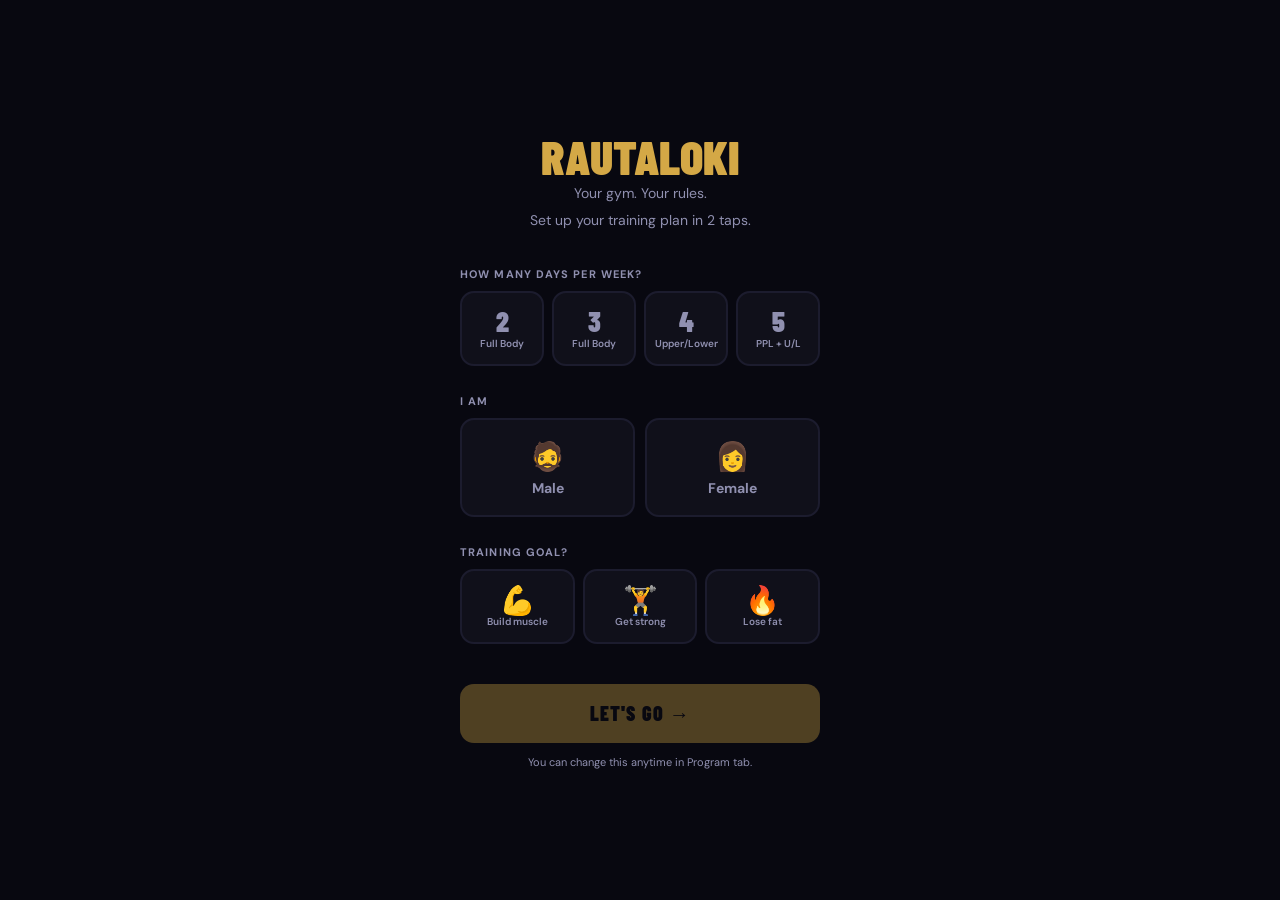
==== index.html @ 6d995429 "refactor: hoist getProgressionPct() above forEach in buildInitialSets" ====
<!DOCTYPE html>
<html lang="en">
<head>
<meta charset="UTF-8">
<meta name="viewport" content="width=device-width, initial-scale=1, viewport-fit=cover">
<meta name="apple-mobile-web-app-capable" content="yes">
<meta name="apple-mobile-web-app-status-bar-style" content="black-translucent">
<meta name="apple-mobile-web-app-title" content="Rautaloki">
<meta name="theme-color" content="#080810">
<title>Rautaloki</title>
<link rel="manifest" href="/manifest.json">
<link rel="apple-touch-icon" href="/icons/apple-touch-icon.png">
<link rel="preconnect" href="https://fonts.googleapis.com">
<link href="https://fonts.googleapis.com/css2?family=Barlow+Condensed:wght@700;800;900&family=DM+Sans:wght@400;500;600;700&display=swap" rel="stylesheet">
<style>
*,*::before,*::after{box-sizing:border-box;margin:0;padding:0;-webkit-tap-highlight-color:transparent}
html,body{height:100%;background:#080810;overscroll-behavior:none}
body{font-family:'DM Sans',sans-serif;color:#f2f0ea;max-width:430px;margin:0 auto}
input[type=number]::-webkit-inner-spin-button,
input[type=number]::-webkit-outer-spin-button{-webkit-appearance:none}
input[type=number]{-moz-appearance:textfield}
button{font-family:'DM Sans',sans-serif;cursor:pointer}
@keyframes slideUp{from{opacity:0;transform:translateY(16px)}to{opacity:1;transform:translateY(0)}}
@keyframes pulse{0%,100%{opacity:1}50%{opacity:.45}}
@keyframes pop{0%{transform:scale(.85);opacity:0}60%{transform:scale(1.08)}100%{transform:scale(1);opacity:1}}
@keyframes fadeIn{from{opacity:0}to{opacity:1}}
.ex-card{animation:slideUp .25s ease both}
.yt-btn{display:inline-flex;align-items:center;justify-content:center;width:22px;height:22px;margin-left:6px;background:#FF0000;color:#fff;border-radius:4px;font-size:9px;text-decoration:none;vertical-align:middle;opacity:0.85;transition:opacity .15s}
.yt-btn:hover{opacity:1}
.pop-in{animation:pop .35s ease}
.rest-pulse{animation:pulse 1s infinite}
.fade-in{animation:fadeIn .2s ease}
/* Layout */
#app{min-height:100vh}
.page{padding:24px 20px 110px}
.hdr{padding:48px 20px 0;display:flex;justify-content:space-between;align-items:flex-start}
/* Typography */
.logo{font-family:'Barlow Condensed',sans-serif;font-size:18px;font-weight:900;letter-spacing:.15em;color:#d4a846}
.hdr-sub{font-size:12px;color:#9090b0;margin-top:2px}
.h1{font-family:'Barlow Condensed',sans-serif;font-size:42px;font-weight:900;line-height:1;margin-bottom:4px}
.h2{font-family:'Barlow Condensed',sans-serif;font-size:28px;font-weight:800;line-height:1;margin-bottom:12px}
.sub{font-size:13px;color:#9090b0;margin-bottom:24px}
.sec-title{font-size:12px;color:#9090b0;text-transform:uppercase;letter-spacing:.08em;font-weight:700;margin-bottom:10px}
/* Cards */
.card{background:#10101a;border:1px solid #1c1c2e;border-radius:16px;padding:16px 18px;margin-bottom:10px}
.acard{background:#141420;border:1px solid #d4a84633;border-radius:16px;padding:16px 18px;margin-bottom:10px}
.scard{background:#1a1810;border:1px solid #e8c55a33;border-radius:16px;padding:14px 18px;margin-bottom:10px}
/* Stats */
.stats-row{display:grid;grid-template-columns:1fr 1fr 1fr;gap:10px;margin-bottom:28px}
.stat-box{background:#10101a;border:1px solid #1c1c2e;border-radius:14px;padding:14px 10px;text-align:center}
.stat-val{font-family:'Barlow Condensed',sans-serif;font-size:30px;font-weight:900;color:#d4a846;line-height:1}
.stat-val span{font-size:16px;color:#9090b0}
.stat-lbl{font-size:10px;color:#9090b0;margin-top:3px;text-transform:uppercase;letter-spacing:.06em}
/* Buttons */
.btn-primary{background:#d4a846;color:#080810;border:none;border-radius:14px;padding:17px 24px;
  font-family:'Barlow Condensed',sans-serif;font-weight:900;font-size:20px;letter-spacing:.06em;width:100%}
.btn-primary:disabled{opacity:.35;cursor:default}
.free-pill{background:#1c1c2e;color:#9090b0;border:none;border-radius:20px;padding:6px 14px;font-size:12px;cursor:pointer;font-family:inherit}
.free-pill.active{background:#d4a846;color:#080810;font-weight:700}
.btn-ghost{background:transparent;color:#f2f0ea;border:1px solid #1c1c2e;border-radius:14px;
  padding:13px 24px;font-weight:600;font-size:14px;width:100%}
.btn-back{background:none;border:none;color:#d4a846;font-weight:700;font-size:13px;padding:0}
.btn-tiny{background:transparent;color:#9090b0;border:1px solid #1c1c2e;border-radius:8px;padding:6px 12px;font-size:12px}
.toggle{position:relative;width:44px;height:24px;flex-shrink:0}
.toggle input{opacity:0;width:0;height:0}
.toggle .slider{position:absolute;inset:0;background:#1c1c2e;border-radius:12px;cursor:pointer;transition:.2s}
.toggle .slider::before{content:'';position:absolute;left:3px;top:3px;width:18px;height:18px;background:#9090b0;border-radius:50%;transition:.2s}
.toggle input:checked+.slider{background:#d4a846}
.toggle input:checked+.slider::before{transform:translateX(20px);background:#0a0a14}
.btn-swap{background:#1c1c30;border:1px solid #1c1c2e;border-radius:8px;padding:4px 10px;
  color:#9090b0;font-size:11px;font-weight:600;white-space:nowrap}
/* Nav */
.nav{position:fixed;bottom:0;left:50%;transform:translateX(-50%);width:100%;max-width:430px;
  background:#0c0c18;border-top:1px solid #1c1c2e;display:flex;
  padding:10px 0 max(22px,env(safe-area-inset-bottom,22px));z-index:100}
.nav-btn{flex:1;background:none;border:none;font-size:10px;font-weight:500;color:#9090b0;
  display:flex;flex-direction:column;align-items:center;gap:3px;padding:4px 0;
  letter-spacing:.04em;text-transform:uppercase}
.nav-btn.active{color:#d4a846;font-weight:700}
/* Tags */
.tag{display:inline-block;background:#1c1c30;border-radius:6px;padding:2px 8px;font-size:11px;color:#9090b0;margin-right:4px}
.mtag{display:inline-block;background:#1a1a2e;border-radius:4px;padding:1px 7px;font-size:10px;
  color:#a0a0c0;margin-left:6px;font-weight:600;letter-spacing:.04em;vertical-align:middle}
.badge{display:inline-block;border-radius:99px;padding:2px 10px;font-size:11px;font-weight:700}
/* Progress */
.progress-track{background:#10101a;border-radius:99px;height:5px;margin-bottom:20px;overflow:hidden}
.progress-fill{background:#d4a846;height:100%;border-radius:99px;transition:width .4s ease}
/* Rest bar */
.rest-bar{position:fixed;bottom:calc(60px + max(22px,env(safe-area-inset-bottom,22px)));left:50%;transform:translateX(-50%);
  width:80%;max-width:350px;height:20vh;min-height:120px;
  background:#0c0c1af0;backdrop-filter:blur(16px);z-index:200;padding:20px 24px;
  display:none;flex-direction:column;justify-content:center;align-items:center;gap:16px;
  border:1px solid #d4a84655;border-radius:20px;box-shadow:0 8px 32px #00000088}
.rest-bar.visible{display:flex;animation:pop .3s ease}
/* Exercise card header */
.ex-header{display:flex;justify-content:space-between;align-items:flex-start;margin-bottom:8px}
.ex-title-area{flex:1}
.ex-title{font-weight:700;font-size:16px;display:flex;align-items:center;flex-wrap:wrap;gap:4px}
.ex-meta{font-size:11px;color:#9090b0;margin-top:2px}
.ex-actions{display:flex;gap:6px;align-items:center;margin-left:8px;flex-shrink:0}
.cue-box{background:#0a0a18;border-radius:8px;padding:7px 10px;margin-bottom:10px;
  font-size:11px;color:#5555aa;border-left:2px solid #d4a84644}
.last-info{font-size:11px;color:#9090b0;margin-bottom:10px}
/* Set grid */
.set-grid{display:grid;grid-template-columns:28px 1fr 1fr 52px;gap:6px;align-items:center;margin-bottom:6px}
.set-col-hdr{display:grid;grid-template-columns:28px 1fr 1fr 52px;gap:6px;margin-bottom:6px}
.set-col-hdr span{font-size:10px;color:#9090b0;text-align:center;text-transform:uppercase;letter-spacing:.05em}
.set-num{text-align:center;font-size:12px;font-weight:700;color:#9090b0}
.set-num.done{color:#d4a846}
/* Reps button */
.rep-btn{background:#080810;border:1px solid #1c1c2e;border-radius:10px;padding:11px 8px;
  color:#9090b0;font-size:15px;width:100%;text-align:center;font-weight:400}
.rep-btn.has-val{color:#f2f0ea;font-weight:700}
.rep-btn.editing{border-color:#ee8877}
.rep-btn.below-min{color:#e05555}
.rep-display{background:#d4a84618;border:1px solid #d4a84655;border-radius:10px;padding:11px 8px;
  color:#d4a846;font-weight:700;font-size:15px;text-align:center}
.rep-display.below-min{color:#e05555;background:#e0555518}
/* KG input */
.kg-inp{background:#080810;border:1px solid #1c1c2e;border-radius:10px;padding:11px 12px;
  color:#f2f0ea;font-size:15px;text-align:center;width:100%}
.kg-inp:focus{border-color:#d4a846;outline:none}
.kg-inp.editing{border-color:#ee8877}
.kg-display{background:#d4a84618;border:1px solid #d4a84655;border-radius:10px;padding:11px 8px;
  color:#d4a846;font-weight:700;font-size:15px;text-align:center}
/* Action buttons */
.btn-check{background:#d4a846;border:none;border-radius:10px;padding:11px 0;
  color:#080810;font-weight:800;font-size:13px;width:100%}
.btn-check.dim{opacity:.4;cursor:default}
.btn-emoji{background:none;border:none;font-size:22px;width:100%;text-align:center;padding:4px 0}
/* Swap modal */
.modal-overlay{position:fixed;inset:0;background:#000000cc;z-index:500;
  display:flex;align-items:flex-end;animation:fadeIn .2s ease}
.modal-sheet{background:#12121e;border-radius:20px 20px 0 0;width:100%;max-width:430px;
  margin:0 auto;max-height:75vh;overflow:hidden;display:flex;flex-direction:column}
.modal-hdr{padding:18px 20px 12px;border-bottom:1px solid #1c1c2e;
  display:flex;justify-content:space-between;align-items:center;flex-shrink:0}
.modal-body{overflow-y:auto;padding:12px 16px 24px;-webkit-overflow-scrolling:touch}
.swap-item{padding:12px 14px;border-radius:12px;margin-bottom:8px;cursor:pointer;border:1px solid #1c1c2e}
.swap-item.active{background:#1a1810;border-color:#d4a846}
.swap-item.in-use{background:#14141e;opacity:.4;cursor:default}
.swap-item.available{background:#16161e}
.swap-row{display:flex;justify-content:space-between;align-items:center}
.swap-cue{font-size:11px;color:#9090b0;margin-top:4px}
/* Block selector */
.block-grid{display:grid;grid-template-columns:1fr 1fr 1fr;gap:6px;margin-bottom:16px}
.block-tab{padding:8px 4px;font-family:'Barlow Condensed',sans-serif;font-weight:900;font-size:13px;
  border-radius:10px;letter-spacing:.02em;line-height:1.2;border:2px solid transparent}
/* Day list */
.day-card{display:flex;justify-content:space-between;align-items:center;cursor:pointer}
.day-arrow{color:#9090b0;font-size:18px}
/* Complete */
.complete-center{text-align:center;padding-top:56px;padding-bottom:28px}
/* Misc */
.row{display:flex;justify-content:space-between;align-items:center}
.ex-pill{background:#0a0a18;border-radius:8px;padding:5px 10px;
  display:inline-flex;align-items:center;gap:6px;margin:3px;font-size:12px}
.hint-text{font-size:10px;color:#9090b0;text-align:right;margin-bottom:8px;letter-spacing:.03em}
/* Onboarding */
.ob-page{min-height:100vh;display:flex;flex-direction:column;align-items:center;justify-content:center;padding:40px 24px;text-align:center}
.ob-title{font-family:'Barlow Condensed',sans-serif;font-size:48px;font-weight:900;color:#d4a846;margin-bottom:4px;line-height:1}
.ob-sub{font-size:14px;color:#9090b0;margin-bottom:36px;line-height:1.5}
.ob-section{width:100%;max-width:360px;margin-bottom:28px;text-align:left}
.ob-label{font-size:11px;color:#9090b0;text-transform:uppercase;letter-spacing:.1em;font-weight:700;margin-bottom:10px}
.ob-options{display:flex;gap:8px;flex-wrap:wrap}
.ob-opt{flex:1;min-width:0;background:#10101a;border:2px solid #1c1c2e;border-radius:14px;padding:14px 8px;
  text-align:center;cursor:pointer;transition:all .15s ease;font-size:14px;font-weight:600;color:#9090b0}
.ob-opt:hover{border-color:#9090b0}
.ob-opt.selected{border-color:#d4a846;color:#d4a846;background:#1a1810}
.ob-opt .ob-opt-big{font-family:'Barlow Condensed',sans-serif;font-size:28px;font-weight:900;line-height:1;margin-bottom:2px}
.ob-opt .ob-opt-sm{font-size:10px;color:#9090b0;margin-top:2px}
.ob-opt.selected .ob-opt-sm{color:#d4a846aa}
.ob-sex{display:grid;grid-template-columns:1fr 1fr;gap:10px}
.ob-sex .ob-opt{padding:18px 12px}
.ob-sex .ob-opt .ob-emoji{font-size:28px;margin-bottom:4px}
.ob-start{margin-top:12px;width:100%;max-width:360px}
.ob-profile-row{display:flex;gap:8px;align-items:center;justify-content:center;margin-top:8px}
.ob-profile-tag{background:#1c1c30;border-radius:8px;padding:4px 12px;font-size:12px;color:#9090b0;cursor:pointer}
.ob-profile-tag:hover{color:#d4a846;border-color:#d4a846}
.chart-pills{display:flex;gap:6px;overflow-x:auto;padding-bottom:10px;-webkit-overflow-scrolling:touch;scrollbar-width:none}
.chart-pills::-webkit-scrollbar{display:none}
.chart-pill{background:#1c1c30;border:1px solid #1c1c2e;border-radius:8px;padding:5px 12px;font-size:12px;color:#9090b0;white-space:nowrap;flex-shrink:0;font-family:inherit;cursor:pointer}
.chart-pill.active{border-color:#d4a846;color:#d4a846;background:#1a1810}
</style>
</head>
<body>
<div id="app"></div>

<script>
// ═══════════════════════════════════════════════════════════════════
// DATA — LIBRARY & BLOCKS
// ═══════════════════════════════════════════════════════════════════
const LIBRARY={
  Quads:[
    {id:"lib_squat",name:"Squat",sets:4,repRange:[6,10],cues:"Full depth, knees track toes, brace hard"},
    {id:"lib_hack_squat",name:"Hack Squat",sets:4,repRange:[8,12],cues:"Feet high on platform, full depth"},
    {id:"lib_leg_press",name:"Leg Press",sets:3,repRange:[10,15],cues:"Shoulder-width feet, don't lock out"},
    {id:"lib_leg_press_n",name:"Leg Press (narrow)",sets:3,repRange:[10,15],cues:"Narrow feet, emphasises outer quad"},
    {id:"lib_leg_ext",name:"Leg Extension",sets:3,repRange:[12,15],cues:"Full range, hard squeeze at top"},
    {id:"lib_split_squat",name:"Bulgarian Split Squat",sets:3,repRange:[8,12],cues:"Front foot forward, torso upright"},
    {id:"lib_lunge",name:"Walking Lunge",sets:3,repRange:[10,14],cues:"Long stride, knee tracks over toes"},
    {id:"lib_goblet_squat",name:"Goblet Squat",sets:3,repRange:[12,15],cues:"Elbows inside knees, chest tall"},
    {id:"lib_step_up",name:"Step-Up",sets:3,repRange:[10,12],cues:"Drive through heel of front foot"},
  ],
  Hamstrings:[
    {id:"lib_deadlift",name:"Deadlift",sets:4,repRange:[5,8],cues:"Lats tight, drive floor away"},
    {id:"lib_rdl",name:"Romanian Deadlift",sets:3,repRange:[8,12],cues:"Push hips back, feel the stretch"},
    {id:"lib_trap_dl",name:"Trap Bar Deadlift",sets:4,repRange:[6,10],cues:"Hips down to start, chest tall"},
    {id:"lib_sumo_dl",name:"Sumo Deadlift",sets:4,repRange:[5,8],cues:"Wide stance, toes out, drive knees out"},
    {id:"lib_leg_curl",name:"Lying Leg Curl",sets:3,repRange:[10,15],cues:"Full ROM, slow 3s eccentric"},
    {id:"lib_seated_curl",name:"Seated Leg Curl",sets:3,repRange:[10,15],cues:"Full stretch, pause at peak"},
    {id:"lib_nordic",name:"Nordic Curl",sets:3,repRange:[6,10],cues:"Slow eccentric, brace core"},
    {id:"lib_good_morning",name:"Good Morning",sets:3,repRange:[10,12],cues:"Soft knees, hinge at hips"},
  ],
  Glutes:[
    {id:"lib_hip_thrust",name:"Hip Thrust",sets:3,repRange:[10,15],cues:"Drive through heels, squeeze at top"},
    {id:"lib_glute_bridge",name:"Barbell Glute Bridge",sets:3,repRange:[12,15],cues:"Feet flat, drive hips to ceiling"},
    {id:"lib_cable_kickback",name:"Cable Kickback",sets:3,repRange:[12,15],cues:"Squeeze glute at top, control down"},
    {id:"lib_abduction",name:"Hip Abduction Machine",sets:3,repRange:[15,20],cues:"Full ROM, don't use momentum"},
  ],
  Calves:[
    {id:"lib_standing_calf",name:"Standing Calf Raise",sets:4,repRange:[12,15],cues:"Full stretch at bottom, pause at top"},
    {id:"lib_seated_calf",name:"Seated Calf Raise",sets:4,repRange:[12,15],cues:"Loaded stretch, pause at top"},
    {id:"lib_leg_press_calf",name:"Leg Press Calf Raise",sets:3,repRange:[15,20],cues:"Toes on edge, full ROM"},
  ],
  Chest:[
    {id:"lib_bench",name:"Bench Press",sets:4,repRange:[8,12],cues:"1s pause at chest, drive through heels"},
    {id:"lib_incline_db",name:"Incline DB Press",sets:3,repRange:[10,15],cues:"Elbows 45°, feel upper chest stretch"},
    {id:"lib_db_bench",name:"DB Bench Press",sets:4,repRange:[8,12],cues:"Greater ROM than barbell, stretch at bottom"},
    {id:"lib_cable_fly",name:"Cable Fly",sets:3,repRange:[12,15],cues:"Slight elbow bend, hard squeeze at center"},
    {id:"lib_pec_deck",name:"Pec Deck",sets:3,repRange:[12,15],cues:"Control the opening, squeeze at center"},
    {id:"lib_db_pullover",name:"DB Pullover",sets:3,repRange:[12,15],cues:"Feel rib cage expand, lats and chest stretch"},
    {id:"lib_dips",name:"Dips (chest focus)",sets:3,repRange:[8,12],cues:"Lean forward, elbows flared slightly"},
    {id:"lib_pushup_weighted",name:"Weighted Push-Up",sets:3,repRange:[10,15],cues:"Weight plate on back, full ROM"},
    {id:"lib_low_cable_fly",name:"Low-to-High Cable Fly",sets:3,repRange:[12,15],cues:"Pull upward arc, squeeze upper chest"},
  ],
  Back:[
    {id:"lib_cable_row",name:"Cable Row",sets:4,repRange:[8,12],cues:"Pull to lower chest, squeeze shoulder blades"},
    {id:"lib_db_row",name:"DB Row",sets:4,repRange:[8,12],cues:"Elbow close to body, full stretch"},
    {id:"lib_chest_row",name:"Chest-Supported Row",sets:4,repRange:[8,12],cues:"Chest on pad, pull elbows hard"},
    {id:"lib_lat_pull",name:"Lat Pulldown",sets:3,repRange:[10,15],cues:"Lean back slightly, pull to upper chest"},
    {id:"lib_pullup",name:"Pull-Up / Chin-Up",sets:3,repRange:[6,12],cues:"Dead hang start, chin over bar"},
    {id:"lib_sa_cable_row",name:"Single-Arm Cable Row",sets:4,repRange:[8,12],cues:"Full rotation, stretch then row to hip"},
    {id:"lib_pullover_cable",name:"Cable Straight-Arm Pullover",sets:3,repRange:[12,15],cues:"Slight elbow bend, feel lats at top"},
    {id:"lib_bb_row",name:"Barbell Row",sets:4,repRange:[6,10],cues:"Hinge 45°, pull to belly button"},
    {id:"lib_tbar_row",name:"T-Bar Row",sets:4,repRange:[8,12],cues:"Neutral grip, chest tall, squeeze"},
  ],
  Shoulders:[
    {id:"lib_ohp",name:"Overhead Press",sets:4,repRange:[6,10],cues:"Straight bar path, brace core"},
    {id:"lib_db_ohp",name:"DB Shoulder Press",sets:4,repRange:[8,12],cues:"Neutral grip, full lockout"},
    {id:"lib_lat_raise",name:"Lateral Raise",sets:3,repRange:[15,20],cues:"Lead with elbows, slight forward lean"},
    {id:"lib_cable_raise",name:"Cable Lateral Raise",sets:3,repRange:[15,20],cues:"Elbow leads, don't shrug"},
    {id:"lib_face_pull",name:"Face Pull",sets:3,repRange:[15,20],cues:"Pull to forehead, external rotate"},
    {id:"lib_rear_delt",name:"Rear Delt Fly",sets:3,repRange:[15,20],cues:"Lead with elbows, avoid traps"},
    {id:"lib_upright_row",name:"Upright Row",sets:3,repRange:[10,15],cues:"Wide grip, elbows high, cable preferred"},
    {id:"lib_arnold_press",name:"Arnold Press",sets:3,repRange:[10,12],cues:"Rotate palm out as you press"},
  ],
  Biceps:[
    {id:"lib_bb_curl",name:"Barbell Curl",sets:3,repRange:[10,15],cues:"No swinging, full ROM"},
    {id:"lib_hammer",name:"Hammer Curl",sets:3,repRange:[10,15],cues:"Neutral grip, no swinging"},
    {id:"lib_incline_curl",name:"Incline DB Curl",sets:3,repRange:[10,15],cues:"Arms behind torso for extra stretch"},
    {id:"lib_spider_curl",name:"Spider Curl",sets:3,repRange:[10,15],cues:"Chest on incline, elbows forward"},
    {id:"lib_cable_curl",name:"Cable Curl",sets:3,repRange:[12,15],cues:"Constant tension, squeeze at top"},
    {id:"lib_conc_curl",name:"Concentration Curl",sets:3,repRange:[12,15],cues:"Elbow on inner thigh, strict form"},
    {id:"lib_reverse_curl",name:"Reverse Curl",sets:3,repRange:[10,15],cues:"Overhand grip, targets brachialis"},
  ],
  Triceps:[
    {id:"lib_skull",name:"Skullcrusher",sets:3,repRange:[10,15],cues:"Upper arms vertical, full extension"},
    {id:"lib_pushdown",name:"Cable Pushdown",sets:3,repRange:[12,15],cues:"Elbows locked at sides, full extension"},
    {id:"lib_overhead_tri",name:"Overhead Tricep Extension",sets:3,repRange:[10,15],cues:"Elbows forward, stretch at bottom"},
    {id:"lib_dips_tri",name:"Tricep Dips",sets:3,repRange:[8,12],cues:"Upright torso, elbows close"},
    {id:"lib_kickback",name:"DB Kickback",sets:3,repRange:[12,15],cues:"Upper arm parallel to floor, full extension"},
    {id:"lib_close_bench",name:"Close-Grip Bench Press",sets:3,repRange:[8,12],cues:"Hands shoulder-width, elbows tight"},
  ],
};

// ═══════════════════════════════════════════════════════════════════
// YOUTUBE — tutorial video links keyed by libId
// ═══════════════════════════════════════════════════════════════════
const YT_SHORTS="EgIYAQ%3D%3D";
const YTS=q=>`https://www.youtube.com/results?search_query=${encodeURIComponent(q)}&sp=${YT_SHORTS}`;
const YOUTUBE={
  // Quads
  lib_squat:        YTS("squat form tutorial"),
  lib_hack_squat:   YTS("hack squat form tutorial"),
  lib_leg_press:    YTS("leg press form tutorial"),
  lib_leg_press_n:  YTS("narrow leg press form tutorial"),
  lib_leg_ext:      YTS("leg extension form tutorial"),
  lib_split_squat:  YTS("bulgarian split squat form tutorial"),
  lib_lunge:        YTS("lunge form tutorial"),
  lib_goblet_squat: YTS("goblet squat form tutorial"),
  lib_step_up:      YTS("step up exercise form tutorial"),
  // Hamstrings
  lib_deadlift:     YTS("deadlift form tutorial"),
  lib_rdl:          YTS("romanian deadlift form tutorial"),
  lib_trap_dl:      YTS("trap bar deadlift form tutorial"),
  lib_sumo_dl:      YTS("sumo deadlift form tutorial"),
  lib_leg_curl:     YTS("lying leg curl form tutorial"),
  lib_seated_curl:  YTS("seated leg curl form tutorial"),
  lib_nordic:       YTS("nordic curl form tutorial"),
  lib_good_morning: YTS("good morning exercise form tutorial"),
  // Glutes
  lib_hip_thrust:     YTS("hip thrust form tutorial"),
  lib_glute_bridge:   YTS("glute bridge form tutorial"),
  lib_cable_kickback: YTS("cable glute kickback form tutorial"),
  lib_abduction:      YTS("hip abduction machine form tutorial"),
  // Calves
  lib_standing_calf:  YTS("standing calf raise form tutorial"),
  lib_seated_calf:    YTS("seated calf raise form tutorial"),
  lib_leg_press_calf: YTS("leg press calf raise form tutorial"),
  // Chest
  lib_bench:           YTS("bench press form tutorial"),
  lib_incline_db:      YTS("incline dumbbell press form tutorial"),
  lib_db_bench:        YTS("dumbbell bench press form tutorial"),
  lib_cable_fly:       YTS("cable fly form tutorial"),
  lib_pec_deck:        YTS("pec deck form tutorial"),
  lib_db_pullover:     YTS("dumbbell pullover form tutorial"),
  lib_dips:            YTS("chest dips form tutorial"),
  lib_pushup_weighted: YTS("weighted push up form tutorial"),
  lib_low_cable_fly:   YTS("low cable fly form tutorial"),
  // Back
  lib_cable_row:      YTS("cable row form tutorial"),
  lib_db_row:         YTS("dumbbell row form tutorial"),
  lib_chest_row:      YTS("chest supported row form tutorial"),
  lib_lat_pull:       YTS("lat pulldown form tutorial"),
  lib_pullup:         YTS("pull up form tutorial"),
  lib_sa_cable_row:   YTS("single arm cable row form tutorial"),
  lib_pullover_cable: YTS("cable pullover form tutorial"),
  lib_bb_row:         YTS("barbell row form tutorial"),
  lib_tbar_row:       YTS("t-bar row form tutorial"),
  // Shoulders
  lib_ohp:          YTS("overhead press form tutorial"),
  lib_db_ohp:       YTS("dumbbell overhead press form tutorial"),
  lib_lat_raise:    YTS("lateral raise form tutorial"),
  lib_cable_raise:  YTS("cable lateral raise form tutorial"),
  lib_face_pull:    YTS("face pull form tutorial"),
  lib_rear_delt:    YTS("rear delt fly form tutorial"),
  lib_upright_row:  YTS("upright row form tutorial"),
  lib_arnold_press: YTS("arnold press form tutorial"),
  // Biceps
  lib_bb_curl:      YTS("barbell curl form tutorial"),
  lib_hammer:       YTS("hammer curl form tutorial"),
  lib_incline_curl: YTS("incline curl form tutorial"),
  lib_spider_curl:  YTS("spider curl form tutorial"),
  lib_cable_curl:   YTS("cable curl form tutorial"),
  lib_conc_curl:    YTS("concentration curl form tutorial"),
  lib_reverse_curl: YTS("reverse curl form tutorial"),
  // Triceps
  lib_skull:        YTS("skull crusher form tutorial"),
  lib_pushdown:     YTS("tricep pushdown form tutorial"),
  lib_overhead_tri: YTS("overhead tricep extension form tutorial"),
  lib_dips_tri:     YTS("tricep dips form tutorial"),
  lib_kickback:     YTS("tricep kickback form tutorial"),
  lib_close_bench:  YTS("close grip bench press form tutorial"),
};

// ═══════════════════════════════════════════════════════════════════
// STORAGE (must be first — everything else depends on ls)
// ═══════════════════════════════════════════════════════════════════
const SK={weights:"il_weights",history:"il_history",nextDay:"il_nextDay",blockStart:"il_blockStart",blockIdx:"il_blockIdx",customWorkouts:"il_customworkouts",wupGoal:"il_wup_goal",wupWeek:"il_wup_week",wupAnchor:"il_wup_anchor",failStreaks:"il_failstreaks"};
const ls={
  get(k){try{const v=localStorage.getItem(k);return v?JSON.parse(v):null;}catch{return null;}},
  set(k,v){try{localStorage.setItem(k,JSON.stringify(v));}catch{}}
};

// ═══════════════════════════════════════════════════════════════════
// PROFILE
// ═══════════════════════════════════════════════════════════════════
function getProfile(){return ls.get("il_profile")||null;}
function saveProfile(p){ls.set("il_profile",p);}
function getSettings(){return ls.get("il_settings")||{restSeconds:90};}
function saveSetting(key,val){const s=getSettings();s[key]=val;ls.set("il_settings",s);}
function getRestDuration(){const s=getSettings();return s.restSeconds!==undefined?s.restSeconds:90;}
function roundToHalf(w){return Math.round(w/0.5)*0.5;}
function getProgressionPct(){const s=getSettings();return s.progressionPct!==undefined?s.progressionPct:2.5;}
function getFailStreak(libId){const fs=ls.get(SK.failStreaks)||{};return fs[libId]||0;}
function updateFailStreak(libId,succeeded){
  if(!libId)return;
  const fs=ls.get(SK.failStreaks)||{};
  if(succeeded){fs[libId]=0;}else{fs[libId]=(fs[libId]||0)+1;}
  ls.set(SK.failStreaks,fs);
}

// ═══════════════════════════════════════════════════════════════════
// I18N — Language / Kieli
// ═══════════════════════════════════════════════════════════════════
function getLang(){return getSettings().lang||'en';}
function setLang(lang){saveSetting('lang',lang);document.documentElement.lang=lang;render();}
function t(key){return(T[getLang()]||T.en)[key]||T.en[key]||key;}

const T={
en:{
// Exercise names
lib_squat:"Squat",lib_hack_squat:"Hack Squat",lib_leg_press:"Leg Press",lib_leg_press_n:"Leg Press (narrow)",
lib_leg_ext:"Leg Extension",lib_split_squat:"Bulgarian Split Squat",lib_lunge:"Walking Lunge",lib_goblet_squat:"Goblet Squat",
lib_step_up:"Step-Up",lib_deadlift:"Deadlift",lib_rdl:"Romanian Deadlift",lib_trap_dl:"Trap Bar Deadlift",
lib_sumo_dl:"Sumo Deadlift",lib_leg_curl:"Lying Leg Curl",lib_seated_curl:"Seated Leg Curl",lib_nordic:"Nordic Curl",
lib_good_morning:"Good Morning",lib_hip_thrust:"Hip Thrust",lib_glute_bridge:"Barbell Glute Bridge",
lib_cable_kickback:"Cable Kickback",lib_abduction:"Hip Abduction Machine",lib_standing_calf:"Standing Calf Raise",
lib_seated_calf:"Seated Calf Raise",lib_leg_press_calf:"Leg Press Calf Raise",lib_bench:"Bench Press",
lib_incline_db:"Incline DB Press",lib_db_bench:"DB Bench Press",lib_cable_fly:"Cable Fly",lib_pec_deck:"Pec Deck",
lib_db_pullover:"DB Pullover",lib_dips:"Dips (chest focus)",lib_pushup_weighted:"Weighted Push-Up",
lib_low_cable_fly:"Low-to-High Cable Fly",lib_cable_row:"Cable Row",lib_db_row:"DB Row",
lib_chest_row:"Chest-Supported Row",lib_lat_pull:"Lat Pulldown",lib_pullup:"Pull-Up / Chin-Up",
lib_sa_cable_row:"Single-Arm Cable Row",lib_pullover_cable:"Cable Straight-Arm Pullover",lib_bb_row:"Barbell Row",
lib_tbar_row:"T-Bar Row",lib_ohp:"Overhead Press",lib_db_ohp:"DB Shoulder Press",lib_lat_raise:"Lateral Raise",
lib_cable_raise:"Cable Lateral Raise",lib_face_pull:"Face Pull",lib_rear_delt:"Rear Delt Fly",
lib_upright_row:"Upright Row",lib_arnold_press:"Arnold Press",lib_bb_curl:"Barbell Curl",lib_hammer:"Hammer Curl",
lib_incline_curl:"Incline DB Curl",lib_spider_curl:"Spider Curl",lib_cable_curl:"Cable Curl",
lib_conc_curl:"Concentration Curl",lib_reverse_curl:"Reverse Curl",lib_skull:"Skullcrusher",
lib_pushdown:"Cable Pushdown",lib_overhead_tri:"Overhead Tricep Extension",lib_dips_tri:"Tricep Dips",
lib_kickback:"DB Kickback",lib_close_bench:"Close-Grip Bench Press",
// Cues
cue_lib_squat:"Full depth, knees track toes, brace hard",
cue_lib_hack_squat:"Feet high on platform, full depth",
cue_lib_leg_press:"Shoulder-width feet, don't lock out",
cue_lib_leg_press_n:"Narrow feet, emphasises outer quad",
cue_lib_leg_ext:"Full range, hard squeeze at top",
cue_lib_split_squat:"Front foot forward, torso upright",
cue_lib_lunge:"Long stride, knee tracks over toes",
cue_lib_goblet_squat:"Elbows inside knees, chest tall",
cue_lib_step_up:"Drive through heel of front foot",
cue_lib_deadlift:"Lats tight, drive floor away",
cue_lib_rdl:"Push hips back, feel the stretch",
cue_lib_trap_dl:"Hips down to start, chest tall",
cue_lib_sumo_dl:"Wide stance, toes out, drive knees out",
cue_lib_leg_curl:"Full ROM, slow 3s eccentric",
cue_lib_seated_curl:"Full stretch, pause at peak",
cue_lib_nordic:"Slow eccentric, brace core",
cue_lib_good_morning:"Soft knees, hinge at hips",
cue_lib_hip_thrust:"Drive through heels, squeeze at top",
cue_lib_glute_bridge:"Feet flat, drive hips to ceiling",
cue_lib_cable_kickback:"Squeeze glute at top, control down",
cue_lib_abduction:"Full ROM, don't use momentum",
cue_lib_standing_calf:"Full stretch at bottom, pause at top",
cue_lib_seated_calf:"Loaded stretch, pause at top",
cue_lib_leg_press_calf:"Toes on edge, full ROM",
cue_lib_bench:"1s pause at chest, drive through heels",
cue_lib_incline_db:"Elbows 45°, feel upper chest stretch",
cue_lib_db_bench:"Greater ROM than barbell, stretch at bottom",
cue_lib_cable_fly:"Slight elbow bend, hard squeeze at center",
cue_lib_pec_deck:"Control the opening, squeeze at center",
cue_lib_db_pullover:"Feel rib cage expand, lats and chest stretch",
cue_lib_dips:"Lean forward, elbows flared slightly",
cue_lib_pushup_weighted:"Weight plate on back, full ROM",
cue_lib_low_cable_fly:"Pull upward arc, squeeze upper chest",
cue_lib_cable_row:"Pull to lower chest, squeeze shoulder blades",
cue_lib_db_row:"Elbow close to body, full stretch",
cue_lib_chest_row:"Chest on pad, pull elbows hard",
cue_lib_lat_pull:"Lean back slightly, pull to upper chest",
cue_lib_pullup:"Dead hang start, chin over bar",
cue_lib_sa_cable_row:"Full rotation, stretch then row to hip",
cue_lib_pullover_cable:"Slight elbow bend, feel lats at top",
cue_lib_bb_row:"Hinge 45°, pull to belly button",
cue_lib_tbar_row:"Neutral grip, chest tall, squeeze",
cue_lib_ohp:"Straight bar path, brace core",
cue_lib_db_ohp:"Neutral grip, full lockout",
cue_lib_lat_raise:"Lead with elbows, slight forward lean",
cue_lib_cable_raise:"Elbow leads, don't shrug",
cue_lib_face_pull:"Pull to forehead, external rotate",
cue_lib_rear_delt:"Lead with elbows, avoid traps",
cue_lib_upright_row:"Wide grip, elbows high, cable preferred",
cue_lib_arnold_press:"Rotate palm out as you press",
cue_lib_bb_curl:"No swinging, full ROM",
cue_lib_hammer:"Neutral grip, no swinging",
cue_lib_incline_curl:"Arms behind torso for extra stretch",
cue_lib_spider_curl:"Chest on incline, elbows forward",
cue_lib_cable_curl:"Constant tension, squeeze at top",
cue_lib_conc_curl:"Elbow on inner thigh, strict form",
cue_lib_reverse_curl:"Overhand grip, targets brachialis",
cue_lib_skull:"Upper arms vertical, full extension",
cue_lib_pushdown:"Elbows locked at sides, full extension",
cue_lib_overhead_tri:"Elbows forward, stretch at bottom",
cue_lib_dips_tri:"Upright torso, elbows close",
cue_lib_kickback:"Upper arm parallel to floor, full extension",
cue_lib_close_bench:"Hands shoulder-width, elbows tight",
// Muscle groups
muscle_Quads:"Quads",muscle_Hamstrings:"Hamstrings",muscle_Glutes:"Glutes",muscle_Calves:"Calves",
muscle_Chest:"Chest",muscle_Back:"Back",muscle_Shoulders:"Shoulders",muscle_Biceps:"Biceps",muscle_Triceps:"Triceps",
// Block themes
"theme_Barbell Compounds":"Barbell Compounds","theme_Dumbbell & Machine":"Dumbbell & Machine",
"theme_Strength Focus":"Strength Focus","theme_Volume & Isolation":"Volume & Isolation",
"theme_Power & Strength":"Power & Strength","theme_Isolation & Volume":"Isolation & Volume",
"theme_Cable & Unilateral":"Cable & Unilateral","theme_Hybrid Strength–Hypertrophy":"Hybrid Strength–Hypertrophy",
"theme_Barbell Foundation":"Barbell Foundation","theme_Dumbbell & Cable":"Dumbbell & Cable",
"theme_Strength Phase":"Strength Phase","theme_Volume & Pump":"Volume & Pump",
// Day labels
"day_Full Body A":"Full Body A","day_Full Body B":"Full Body B","day_Full Body C":"Full Body C",
"day_Upper A":"Upper A","day_Upper B":"Upper B","day_Lower A":"Lower A","day_Lower B":"Lower B",
"day_Push":"Push","day_Pull":"Pull","day_Legs":"Legs","day_Upper":"Upper","day_Lower":"Lower",
// Day focuses
"focus_Squat · Push · Pull · Arms":"Squat · Push · Pull · Arms",
"focus_Hinge · Press · Row · Glutes":"Hinge · Press · Row · Glutes",
"focus_Machine Legs · DB Push · Pull":"Machine Legs · DB Push · Pull",
"focus_Hinge · Shoulders · Back · Iso":"Hinge · Shoulders · Back · Iso",
"focus_Heavy Squat · Bench · Row":"Heavy Squat · Bench · Row",
"focus_Heavy Hinge · OHP · Pull":"Heavy Hinge · OHP · Pull",
"focus_High-Rep Legs · Push · Pull":"High-Rep Legs · Push · Pull",
"focus_High-Rep Hinge · Shoulders · Arms":"High-Rep Hinge · Shoulders · Arms",
"focus_Squat · Push · Pull":"Squat · Push · Pull",
"focus_Hinge · Vertical Push · Triceps":"Hinge · Vertical Push · Triceps",
"focus_Unilateral · Arms · Glutes":"Unilateral · Arms · Glutes",
"focus_Heavy Squat · Push · Pull":"Heavy Squat · Push · Pull",
"focus_Heavy Hinge · OHP · Row":"Heavy Hinge · OHP · Row",
"focus_Unilateral · Strength · Glutes":"Unilateral · Strength · Glutes",
"focus_High-Rep Squat · Push · Pull":"High-Rep Squat · Push · Pull",
"focus_Unilateral · Pump · Glutes":"Unilateral · Pump · Glutes",
"focus_Unilateral Squat · Cable Push/Pull":"Unilateral Squat · Cable Push/Pull",
"focus_Hinge · Press · Row · Triceps":"Hinge · Press · Row · Triceps",
"focus_Unilateral · Pump · Calves":"Unilateral · Pump · Calves",
"focus_Hinge · OHP · Row · Triceps":"Hinge · OHP · Row · Triceps",
"focus_Horizontal Push/Pull":"Horizontal Push/Pull",
"focus_Squat · Glutes · Hamstrings":"Squat · Glutes · Hamstrings",
"focus_Vertical Push/Pull · Arms":"Vertical Push/Pull · Arms",
"focus_Hinge · Unilateral · Calves":"Hinge · Unilateral · Calves",
"focus_DB Press · Machine Row":"DB Press · Machine Row",
"focus_Machine Squat · Glutes":"Machine Squat · Glutes",
"focus_DB Shoulders · Cable Work":"DB Shoulders · Cable Work",
"focus_Hinge · Unilateral":"Hinge · Unilateral",
"focus_Heavy Bench · Row":"Heavy Bench · Row",
"focus_Heavy Squat · Glutes":"Heavy Squat · Glutes",
"focus_Heavy OHP · Pull":"Heavy OHP · Pull",
"focus_Heavy Hinge · Unilateral":"Heavy Hinge · Unilateral",
"focus_Push Volume":"Push Volume",
"focus_Quad & Glute Volume":"Quad & Glute Volume",
"focus_Pull Volume · Arms":"Pull Volume · Arms",
"focus_Hinge Volume · Unilateral":"Hinge Volume · Unilateral",
"focus_Chest · Shoulders · Triceps":"Chest · Shoulders · Triceps",
"focus_Back · Biceps · Rear Delts":"Back · Biceps · Rear Delts",
"focus_Squat · Hinge · Glutes · Calves":"Squat · Hinge · Glutes · Calves",
"focus_Compound Push/Pull · Arms":"Compound Push/Pull · Arms",
"focus_DB Press · Flies · Delts":"DB Press · Flies · Delts",
"focus_Rows · Pulldowns · Curls":"Rows · Pulldowns · Curls",
"focus_Machine Squat · Glutes · Hams":"Machine Squat · Glutes · Hams",
"focus_Press · Row · Accessories":"Press · Row · Accessories",
"focus_Hinge · Unilateral · Glutes":"Hinge · Unilateral · Glutes",
"focus_Heavy Press · Shoulders":"Heavy Press · Shoulders",
"focus_Heavy Row · Pull-Up":"Heavy Row · Pull-Up",
"focus_Heavy Squat · Deadlift":"Heavy Squat · Deadlift",
"focus_Strength Accessories":"Strength Accessories",
"focus_High-Rep Chest · Delts":"High-Rep Chest · Delts",
"focus_High-Rep Rows · Curls":"High-Rep Rows · Curls",
"focus_High-Rep Quads · Glutes":"High-Rep Quads · Glutes",
"focus_Pump Push/Pull · Arms":"Pump Push/Pull · Arms",
"focus_Volume Hinge · Unilateral":"Volume Hinge · Unilateral",
// Navigation
nav_home:"Home",nav_log:"Log",nav_program:"Program",nav_settings:"Settings",
// Home view
home_ready:"Ready to<br>build?",home_days_week:"days/week.",home_full_body:"Full body.",home_split:"Split training.",
home_blocks_variation:"blocks of variation.",stat_sessions:"Sessions",stat_this_week:"This week",stat_to_swap:"To swap",
home_up_next:"UP NEXT",home_day:"DAY",home_start:"START WORKOUT →",
home_block_swap_in:"BLOCK SWAP IN",home_session:"SESSION",home_sessions:"SESSIONS",
home_coming_up:"Coming up:",home_sessions_left:"sessions left",home_session_left:"session left",
home_next:"NEXT",home_all_days:"All days —",
// Workout view
workout_sets_done:"SETS DONE",workout_finish:"✓ FINISH WORKOUT",workout_complete_all:"Complete all sets to finish",
workout_quit:"Quit without completing",workout_rest:"REST",workout_skip:"SKIP",workout_load:"↑ LOAD",
workout_swap:"⇄ Swap",workout_sets:"sets",workout_reps:"reps",workout_last:"Last:",workout_try:"→ try",
workout_col_reps:"Reps ↕",workout_col_set:"#",workout_col_kg:"kg",
workout_hint_edit:"Double-tap 💪🏻 to edit a set",workout_swap_title:"Swap Exercise",
workout_muscle:"Muscle:",workout_current:"current",workout_in_use:"in use",workout_cancel:"Cancel workout?",
// Complete view
complete_done:"DONE!",complete_min:"min",stat_duration:"Duration",stat_exercises:"Exercises",
stat_volume:"kg Vol.",complete_switch:"Block Switch!",complete_now_starting:"Now starting",
complete_up_next:"Up next",complete_back:"← BACK TO HOME",
// History view
history_title:"History",history_empty:"No sessions yet. Start today! 💪",
history_ex:"ex",history_vol:"vol.",history_partial:"partial",
// Program view
program_title:"The Program",program_full_body:"FULL BODY",program_split:"SPLIT",
program_per_week:"×/WEEK",program_blocks:"BLOCKS",
program_desc_1:"training blocks that auto-swap every",program_desc_2:"sessions.",
program_desc_swap:"Tap ⇄ Swap during any workout to replace an unavailable exercise.",
program_sessions_until:"sessions until",program_session_until:"session until",program_active:"Active now",
// Settings view
settings_title:"Settings",settings_language:"Language",settings_rest:"Rest Timer",
settings_rest_desc:"Time between sets after marking done",settings_rest_off:"Off",settings_setup:"Your Setup",
settings_per_week:"per week",settings_female:"Female",settings_male:"Male",
settings_full_body:"Full Body",settings_split:"Split",settings_program:"program",
settings_change:"CHANGE",settings_how_to:"How to Use",settings_data:"Data",
settings_reset:"Reset All Data",settings_reset_warn:"Clears all history, weights, and settings. Cannot be undone.",
settings_how_1:"Tap a rep number",settings_how_1b:"to cycle through the rep range (starts at top, counts down).",
settings_how_2:"Enter weight in kg",settings_how_2b:"— filling one set auto-fills forward to all undone sets.",
settings_how_3:"Tap ✓",settings_how_3b:"to mark a set done. A rest timer starts automatically.",
settings_how_4:"Double-tap 💪🏻",settings_how_4b:"on a completed set to edit it.",
settings_how_5:"⇄ Swap",settings_how_5b:"lets you swap any exercise for another in the same muscle group.",
settings_how_6:"↑ LOAD",settings_how_6b:"means you hit top reps last time — try adding 2.5% weight.",
settings_how_7:"Quit without completing",settings_how_7b:"saves your done sets to history.",
history_delete:"Delete",history_delete_confirm:"Delete this session from history?",
chart_title:"Progress",chart_no_data:"Not enough data yet",
settings_export:"Export History (CSV)",settings_import:"Import History (CSV)",settings_import_done:"Imported",settings_import_sessions:"sessions",settings_import_error:"Invalid CSV file",settings_export_import:"Export / Import",
// Onboarding view
ob_tagline:"Your gym. Your rules.",ob_subtitle:"Set up your training plan in 2 taps.",
ob_freq:"How many days per week?",ob_iam:"I am",ob_full_body:"Full Body",ob_upper_lower:"Upper/Lower",
ob_ppl:"PPL + U/L",ob_male:"Male",ob_female:"Female",ob_start:"LET'S GO →",
ob_change_later:"You can change this anytime in Program tab.",
// Quit modal
quit_title:"Quit workout?",quit_save_info:"Completed sets will be saved to your history.",
quit_confirm:"YEAH, I'M OUT",quit_keep:"KEEP GOING 💪",
// Confirm dialogs
confirm_reset_profile:"Reset your profile? Your workout history and weights will be kept, but the program will be regenerated.",
confirm_clear_1:"This will permanently delete ALL your workout history, saved weights, and settings. Are you sure?",
confirm_clear_2:"Really? This cannot be undone.",
// Block label
block_label:"Block",
// Free workout builder
free_build_title:"Build Workout",free_all:"All",free_selected:"SELECTED",
free_start_btn:"▶ Start Workout",free_workout_label:"Free Workout",
free_open_builder:"✏️ Build your own workout",free_my_workouts:"My Workouts",
free_exercises:"exercises",free_delete_confirm:"Delete",
free_complete_title:"Workout done!",free_save_as_template:"Save this workout as a template?",
free_save_yes:"Yes, save",free_name_placeholder:"Workout name",
free_count_progress:"Count this toward program progress?",free_count_yes:"Yes, count toward progress",
free_continue:"Continue →",
reps_prev_low:"↓ prev.",
yt_aria:"Watch tutorial",
// WUP / Goal
wup_week:"Week",wup_deload_week:"Deload Week",wup_deload_label:"Deload",
wup_deload_desc:"Light session — 60% weight, easy reps",
wup_goal_label:"Goal",wup_goal_title:"Training Goal",
wup_goal_desc:"Sets your weekly rep pattern. Changing resets the cycle to Week 1.",
wup_current_week:"Cycle week:",
goal_hypertrophy:"Hypertrophy",goal_strength:"Strength",goal_fat_loss:"Fat Loss",
ob_goal:"Training goal?",ob_goal_hypertrophy:"Build muscle",ob_goal_strength:"Get strong",ob_goal_fat_loss:"Lose fat",
},
fi:{
// Exercise names
lib_squat:"Kyykky",lib_hack_squat:"Hack-kyykky",lib_leg_press:"Jalkaprässi",lib_leg_press_n:"Jalkaprässi (kapea)",
lib_leg_ext:"Polven ojennus",lib_split_squat:"Bulgarialainen askelkyykky",lib_lunge:"Kävelyaskelkyykky",
lib_goblet_squat:"Goblet-kyykky",lib_step_up:"Penkille nousu",lib_deadlift:"Maastaveto",
lib_rdl:"Romania-maastaveto",lib_trap_dl:"Maastaveto trap-tangolla",lib_sumo_dl:"Sumomaastaveto",
lib_leg_curl:"Jalkakoukistus maaten",lib_seated_curl:"Jalkakoukistus istuen",
lib_nordic:"Pohjoismainen takareisikoukistus",lib_good_morning:"Hyvää huomenta -liike",
lib_hip_thrust:"Lantionnosto",lib_glute_bridge:"Pakarasilta tangolla",lib_cable_kickback:"Pakarapotku taljassa",
lib_abduction:"Lonkan loitonnus koneella",lib_standing_calf:"Pohjenousu seisten",
lib_seated_calf:"Pohjenousu istuen",lib_leg_press_calf:"Pohjenousu jalkaprässissä",
lib_bench:"Penkkipunnerrus",lib_incline_db:"Vinopenkkipunnerrus käsipainoilla",
lib_db_bench:"Penkkipunnerrus käsipainolla",lib_cable_fly:"Ristitaljapunnerrus",lib_pec_deck:"Pec deck",
lib_db_pullover:"Pullover käsipainolla",lib_dips:"Dippi (rinta)",lib_pushup_weighted:"Etunojapunnerrus lisäpainolla",
lib_low_cable_fly:"Ristitaljavipunosto alhaalta",lib_cable_row:"Alataljasoutu",
lib_db_row:"Kulmasoutu käsipainolla",lib_chest_row:"Rintanojasoutu",lib_lat_pull:"Ylätaljaveto",
lib_pullup:"Leuanveto myötä-/vastaotteella",lib_sa_cable_row:"Taljasoutu yhdellä kädellä",
lib_pullover_cable:"Suorin käsin veto taljassa",lib_bb_row:"Kulmasoutu tangolla",lib_tbar_row:"T-tankosoutu",
lib_ohp:"Pystypunnerrus tangolla",lib_db_ohp:"Pystypunnerrus käsipainoilla",lib_lat_raise:"Vipunosto sivulle",
lib_cable_raise:"Vipunosto sivulle taljassa",lib_face_pull:"Face pull",lib_rear_delt:"Vipunosto taakse",
lib_upright_row:"Pystysoutu",lib_arnold_press:"Arnold-punnerrus",lib_bb_curl:"Hauiskääntö tangolla",
lib_hammer:"Vasarakääntö",lib_incline_curl:"Hauiskääntö vinopenkillä",lib_spider_curl:"Spider-kääntö",
lib_cable_curl:"Hauiskääntö taljassa",lib_conc_curl:"Concentration Curl",
lib_reverse_curl:"Hauiskääntö myötäotteella",lib_skull:"Ranskalainen punnerrus",
lib_pushdown:"Ojentajapunnerrus taljassa",lib_overhead_tri:"Ojentajapunnerrus pään yläpuolelta",
lib_dips_tri:"Dippi (ojentajat)",lib_kickback:"Ojentajapotku käsipainolla",
lib_close_bench:"Kapea penkkipunnerrus",
// Cues
cue_lib_squat:"Täysi syvyys, polvet varpaiden suuntaan, keskivartalo tiukkana",
cue_lib_hack_squat:"Jalat ylös alustalla, täysi syvyys",
cue_lib_leg_press:"Jalat hartianlevyisesti, älä lukitse polvia",
cue_lib_leg_press_n:"Kapea asento, korostaa ulompaa etureidettä",
cue_lib_leg_ext:"Täysi liikerata, purista ylhäällä",
cue_lib_split_squat:"Etummainen jalka eteen, ylävartalo pystyyn",
cue_lib_lunge:"Pitkä askel, polvi varpaiden suuntaan",
cue_lib_goblet_squat:"Kyynärpäät polvien sisäpuolelle, rinta ylös",
cue_lib_step_up:"Ponnista etummaisen jalan kantapäällä",
cue_lib_deadlift:"Leveät tiukkana, työnnä lattia pois",
cue_lib_rdl:"Työnnä lantio taakse, tunne venytys",
cue_lib_trap_dl:"Lantio alas alkuasennossa, rinta ylös",
cue_lib_sumo_dl:"Leveä asento, varpaat ulos, polvet auki",
cue_lib_leg_curl:"Täysi liikerata, hidas 3s jarruttava",
cue_lib_seated_curl:"Täysi venytys, tauko ylhäällä",
cue_lib_nordic:"Hidas jarruttava, keskivartalo tiukkana",
cue_lib_good_morning:"Polvet hieman koukussa, taita lantiosta",
cue_lib_hip_thrust:"Ponnista kantapäillä, purista ylhäällä",
cue_lib_glute_bridge:"Jalat tasaisesti, työnnä lantio kohti kattoa",
cue_lib_cable_kickback:"Purista pakara ylhäällä, hallittu lasku",
cue_lib_abduction:"Täysi liikerata, älä käytä vauhtia",
cue_lib_standing_calf:"Täysi venytys alhaalla, tauko ylhäällä",
cue_lib_seated_calf:"Painotettu venytys, tauko ylhäällä",
cue_lib_leg_press_calf:"Varpaat reunalla, täysi liikerata",
cue_lib_bench:"1s tauko rinnalla, ponnista kantapäillä",
cue_lib_incline_db:"Kyynärpäät 45°, tunne ylärinnan venytys",
cue_lib_db_bench:"Suurempi liikerata kuin tangolla, venytys alhaalla",
cue_lib_cable_fly:"Kevyt kyynärpään koukistus, purista keskellä",
cue_lib_pec_deck:"Hallitse avaus, purista keskellä",
cue_lib_db_pullover:"Tunne rintakehän avautuvan, leveät ja rinta venyvät",
cue_lib_dips:"Nojaa eteenpäin, kyynärpäät hieman auki",
cue_lib_pushup_weighted:"Painolevy selkään, täysi liikerata",
cue_lib_low_cable_fly:"Vedä ylöspäin kaarella, purista ylärintaa",
cue_lib_cable_row:"Vedä alavatsaan, purista lapaluut yhteen",
cue_lib_db_row:"Kyynärpää lähellä vartaloa, täysi venytys",
cue_lib_chest_row:"Rinta tyynyä vasten, vedä kyynärpäistä",
cue_lib_lat_pull:"Nojaa hieman taakse, vedä ylärintaan",
cue_lib_pullup:"Aloita suorista käsistä, leuka tangon yli",
cue_lib_sa_cable_row:"Täysi kierto, venytä ja soutu lantioon",
cue_lib_pullover_cable:"Kevyt kyynärpään koukistus, tunne leveät ylhäällä",
cue_lib_bb_row:"Taita 45°, vedä napaan",
cue_lib_tbar_row:"Neutraali ote, rinta ylös, purista",
cue_lib_ohp:"Suora tangon rata, keskivartalo tiukkana",
cue_lib_db_ohp:"Neutraali ote, täysi ojennus",
cue_lib_lat_raise:"Johda kyynärpäillä, kevyt eteen nojaus",
cue_lib_cable_raise:"Kyynärpää johtaa, älä kohota olkapäitä",
cue_lib_face_pull:"Vedä otsalle, ulkokierto",
cue_lib_rear_delt:"Johda kyynärpäillä, vältä epäkäslihasta",
cue_lib_upright_row:"Leveä ote, kyynärpäät ylös, talja suositeltava",
cue_lib_arnold_press:"Kierrä kämmen ulos punnerruksen aikana",
cue_lib_bb_curl:"Ei heilumista, täysi liikerata",
cue_lib_hammer:"Neutraali ote, ei heilumista",
cue_lib_incline_curl:"Kädet vartalon takana lisävenytystä varten",
cue_lib_spider_curl:"Rinta vinopenkillä, kyynärpäät eteen",
cue_lib_cable_curl:"Jatkuva jännitys, purista ylhäällä",
cue_lib_conc_curl:"Kyynärpää sisäreidellä, tarkka tekniikka",
cue_lib_reverse_curl:"Myötäote, kohdistuu olkavarseen",
cue_lib_skull:"Olkavarret pystysuoraan, täysi ojennus",
cue_lib_pushdown:"Kyynärpäät kiinni kyljissä, täysi ojennus",
cue_lib_overhead_tri:"Kyynärpäät eteen, venytys alhaalla",
cue_lib_dips_tri:"Pysty ylävartalo, kyynärpäät lähellä",
cue_lib_kickback:"Olkavarsi lattian suuntaisesti, täysi ojennus",
cue_lib_close_bench:"Kädet hartianlevyisesti, kyynärpäät tiukasti",
// Muscle groups
muscle_Quads:"Etureidet",muscle_Hamstrings:"Takareidet",muscle_Glutes:"Pakarat",muscle_Calves:"Pohkeet",
muscle_Chest:"Rinta",muscle_Back:"Selkä",muscle_Shoulders:"Olkapäät",muscle_Biceps:"Hauikset",muscle_Triceps:"Ojentajat",
// Block themes
"theme_Barbell Compounds":"Tankoliikkeet","theme_Dumbbell & Machine":"Käsipainot & koneet",
"theme_Strength Focus":"Voimaharjoittelu","theme_Volume & Isolation":"Volyymi & eristö",
"theme_Power & Strength":"Voima & räjähtävyys","theme_Isolation & Volume":"Eristö & volyymi",
"theme_Cable & Unilateral":"Talja & toispuoleiset","theme_Hybrid Strength–Hypertrophy":"Voima–hypertrofia",
"theme_Barbell Foundation":"Tankoperusta","theme_Dumbbell & Cable":"Käsipainot & talja",
"theme_Strength Phase":"Voimavaihe","theme_Volume & Pump":"Volyymi & pumppi",
// Day labels
"day_Full Body A":"Koko keho A","day_Full Body B":"Koko keho B","day_Full Body C":"Koko keho C",
"day_Upper A":"Ylävartalo A","day_Upper B":"Ylävartalo B","day_Lower A":"Alavartalo A","day_Lower B":"Alavartalo B",
"day_Push":"Työntö","day_Pull":"Veto","day_Legs":"Jalat","day_Upper":"Ylävartalo","day_Lower":"Alavartalo",
// Day focuses
"focus_Squat · Push · Pull · Arms":"Kyykky · Punnerrus · Veto · Kädet",
"focus_Hinge · Press · Row · Glutes":"Lantio · Punnerrus · Soutu · Pakarat",
"focus_Machine Legs · DB Push · Pull":"Konejalat · KP punnerrus · Veto",
"focus_Hinge · Shoulders · Back · Iso":"Lantio · Olkapäät · Selkä · Eristö",
"focus_Heavy Squat · Bench · Row":"Raskas kyykky · Penkki · Soutu",
"focus_Heavy Hinge · OHP · Pull":"Raskas lantio · Pystypunnerrus · Veto",
"focus_High-Rep Legs · Push · Pull":"Monitoisto jalat · Punnerrus · Veto",
"focus_High-Rep Hinge · Shoulders · Arms":"Monitoisto lantio · Olkapäät · Kädet",
"focus_Squat · Push · Pull":"Kyykky · Punnerrus · Veto",
"focus_Hinge · Vertical Push · Triceps":"Lantio · Pystypunnerrus · Ojentajat",
"focus_Unilateral · Arms · Glutes":"Toispuoleiset · Kädet · Pakarat",
"focus_Heavy Squat · Push · Pull":"Raskas kyykky · Punnerrus · Veto",
"focus_Heavy Hinge · OHP · Row":"Raskas lantio · Pystypunnerrus · Soutu",
"focus_Unilateral · Strength · Glutes":"Toispuoleiset · Voima · Pakarat",
"focus_High-Rep Squat · Push · Pull":"Monitoisto kyykky · Punnerrus · Veto",
"focus_Unilateral · Pump · Glutes":"Toispuoleiset · Pumppi · Pakarat",
"focus_Unilateral Squat · Cable Push/Pull":"Toispuoleinen kyykky · Talja",
"focus_Hinge · Press · Row · Triceps":"Lantio · Punnerrus · Soutu · Ojentajat",
"focus_Unilateral · Pump · Calves":"Toispuoleiset · Pumppi · Pohkeet",
"focus_Hinge · OHP · Row · Triceps":"Lantio · Pystypunnerrus · Soutu · Ojentajat",
"focus_Horizontal Push/Pull":"Vaakatasopunnerrus/-veto",
"focus_Squat · Glutes · Hamstrings":"Kyykky · Pakarat · Takareidet",
"focus_Vertical Push/Pull · Arms":"Pystypunnerrus/-veto · Kädet",
"focus_Hinge · Unilateral · Calves":"Lantio · Toispuoleiset · Pohkeet",
"focus_DB Press · Machine Row":"KP punnerrus · Konesoutu",
"focus_Machine Squat · Glutes":"Konekyykky · Pakarat",
"focus_DB Shoulders · Cable Work":"KP olkapäät · Taljatyö",
"focus_Hinge · Unilateral":"Lantio · Toispuoleiset",
"focus_Heavy Bench · Row":"Raskas penkki · Soutu",
"focus_Heavy Squat · Glutes":"Raskas kyykky · Pakarat",
"focus_Heavy OHP · Pull":"Raskas pystypunnerrus · Veto",
"focus_Heavy Hinge · Unilateral":"Raskas lantio · Toispuoleiset",
"focus_Push Volume":"Punnerrusvolyymi",
"focus_Quad & Glute Volume":"Etureidet & pakarat volyymi",
"focus_Pull Volume · Arms":"Vetovolyymi · Kädet",
"focus_Hinge Volume · Unilateral":"Lantiovolyymi · Toispuoleiset",
"focus_Chest · Shoulders · Triceps":"Rinta · Olkapäät · Ojentajat",
"focus_Back · Biceps · Rear Delts":"Selkä · Hauikset · Takaolkapäät",
"focus_Squat · Hinge · Glutes · Calves":"Kyykky · Lantio · Pakarat · Pohkeet",
"focus_Compound Push/Pull · Arms":"Yhdistelmäliikkeet · Kädet",
"focus_DB Press · Flies · Delts":"KP punnerrus · Vipunostot · Olkapäät",
"focus_Rows · Pulldowns · Curls":"Soudut · Ylätaljavedot · Hauiskääntö",
"focus_Machine Squat · Glutes · Hams":"Konekyykky · Pakarat · Takareidet",
"focus_Press · Row · Accessories":"Punnerrus · Soutu · Lisäliikkeet",
"focus_Hinge · Unilateral · Glutes":"Lantio · Toispuoleiset · Pakarat",
"focus_Heavy Press · Shoulders":"Raskas punnerrus · Olkapäät",
"focus_Heavy Row · Pull-Up":"Raskas soutu · Leuanveto",
"focus_Heavy Squat · Deadlift":"Raskas kyykky · Maastaveto",
"focus_Strength Accessories":"Voimalisäliikkeet",
"focus_High-Rep Chest · Delts":"Monitoisto rinta · Olkapäät",
"focus_High-Rep Rows · Curls":"Monitoisto soudut · Hauiskääntö",
"focus_High-Rep Quads · Glutes":"Monitoisto etureidet · Pakarat",
"focus_Pump Push/Pull · Arms":"Pumppi punnerrus/veto · Kädet",
"focus_Volume Hinge · Unilateral":"Volyymi lantio · Toispuoleiset",
// Navigation
nav_home:"Koti",nav_log:"Loki",nav_program:"Ohjelma",nav_settings:"Asetukset",
// Home view
home_ready:"Valmis<br>treeniin?",home_days_week:"päivää/viikko.",home_full_body:"Koko keho.",home_split:"Jaettu ohjelma.",
home_blocks_variation:"vaihtelublokkia.",stat_sessions:"Treenit",stat_this_week:"Tällä viikolla",stat_to_swap:"Vaihtoon",
home_up_next:"SEURAAVA",home_day:"PÄIVÄ",home_start:"ALOITA TREENI →",
home_block_swap_in:"BLOKKI VAIHTUU",home_session:"TREENIN",home_sessions:"TREENIN",
home_coming_up:"Seuraavaksi:",home_sessions_left:"treeniä jäljellä",home_session_left:"treeni jäljellä",
home_next:"SEURAAVA",home_all_days:"Kaikki päivät —",
// Workout view
workout_sets_done:"SARJAA TEHTY",workout_finish:"✓ LOPETA TREENI",workout_complete_all:"Tee kaikki sarjat lopettaaksesi",
workout_quit:"Lopeta kesken",workout_rest:"LEPO",workout_skip:"OHITA",workout_load:"↑ NOSTA",
workout_swap:"⇄ Vaihda",workout_sets:"sarjaa",workout_reps:"toistoa",workout_last:"Edellinen:",workout_try:"→ kokeile",
workout_col_reps:"Toistot ↕",workout_col_set:"#",workout_col_kg:"kg",
workout_hint_edit:"Tuplanapauta 💪🏻 muokataksesi sarjaa",workout_swap_title:"Vaihda liike",
workout_muscle:"Lihasryhmä:",workout_current:"nykyinen",workout_in_use:"käytössä",workout_cancel:"Peruuta treeni?",
// Complete view
complete_done:"VALMIS!",complete_min:"min",stat_duration:"Kesto",stat_exercises:"Liikkeet",
stat_volume:"kg Vol.",complete_switch:"Blokki vaihtui!",complete_now_starting:"Aloitetaan nyt",
complete_up_next:"Seuraava",complete_back:"← TAKAISIN",
// History view
history_title:"Historia",history_empty:"Ei treenejä vielä. Aloita tänään! 💪",
history_ex:"liikettä",history_vol:"vol.",history_partial:"kesken",
// Program view
program_title:"Ohjelma",program_full_body:"KOKO KEHO",program_split:"JAETTU",
program_per_week:"×/VIIKKO",program_blocks:"BLOKKIA",
program_desc_1:"treeniblokkia, jotka vaihtuvat automaattisesti joka",program_desc_2:"treenin jälkeen.",
program_desc_swap:"Napauta ⇄ Vaihda treenin aikana vaihtaaksesi liikettä.",
program_sessions_until:"treeniä jäljellä blokkiin",program_session_until:"treeni jäljellä blokkiin",program_active:"Aktiivinen",
// Settings view
settings_title:"Asetukset",settings_language:"Kieli",settings_rest:"Lepoajastin",
settings_rest_desc:"Aika sarjojen välissä",settings_rest_off:"Pois",settings_setup:"Profiilisi",
settings_per_week:"kertaa viikossa",settings_female:"Nainen",settings_male:"Mies",
settings_full_body:"Koko keho",settings_split:"Jaettu",settings_program:"ohjelma",
settings_change:"VAIHDA",settings_how_to:"Käyttöohje",settings_data:"Tiedot",
settings_reset:"Nollaa kaikki tiedot",settings_reset_warn:"Poistaa kaiken historian, painot ja asetukset. Ei voi peruuttaa.",
settings_how_1:"Napauta toistomäärää",settings_how_1b:"selataksesi toistoaluetta (alkaa ylhäältä, laskee alas).",
settings_how_2:"Syötä paino kiloina",settings_how_2b:"— yhden sarjan täyttäminen täyttää automaattisesti seuraavat sarjat.",
settings_how_3:"Napauta ✓",settings_how_3b:"merkitäksesi sarjan tehdyksi. Lepoajastin käynnistyy automaattisesti.",
settings_how_4:"Tuplanapauta 💪🏻",settings_how_4b:"muokataksesi tehtyä sarjaa.",
settings_how_5:"⇄ Vaihda",settings_how_5b:"vaihtaa liikkeen toiseen samasta lihasryhmästä.",
settings_how_6:"↑ NOSTA",settings_how_6b:"tarkoittaa, että teit maksimireppit viimeksi — kokeile 2.5% lisäpainoa.",
settings_how_7:"Lopeta kesken",settings_how_7b:"tallentaa tehdyt sarjat historiaan.",
history_delete:"Poista",history_delete_confirm:"Poistetaanko tämä treeni historiasta?",
chart_title:"Kehitys",chart_no_data:"Ei vielä tarpeeksi dataa",
settings_export:"Vie historia (CSV)",settings_import:"Tuo historia (CSV)",settings_import_done:"Tuotiin",settings_import_sessions:"treeniä",settings_import_error:"Virheellinen CSV-tiedosto",settings_export_import:"Vienti / Tuonti",
// Onboarding view
ob_tagline:"Sinun salisi. Sinun sääntösi.",ob_subtitle:"Aseta treeniohjelma kahdella napautuksella.",
ob_freq:"Montako päivää viikossa?",ob_iam:"Olen",ob_full_body:"Koko keho",ob_upper_lower:"Ylä/ala",
ob_ppl:"PPL + Y/A",ob_male:"Mies",ob_female:"Nainen",ob_start:"ALOITETAAN →",
ob_change_later:"Voit muuttaa tämän milloin tahansa Ohjelma-välilehdellä.",
// Quit modal
quit_title:"Lopeta treeni?",quit_save_info:"Tehdyt sarjat tallennetaan historiaasi.",
quit_confirm:"JOO, LOPETAN",quit_keep:"JATKAN 💪",
// Confirm dialogs
confirm_reset_profile:"Nollaa profiilisi? Treenihistoria ja painot säilyvät, mutta ohjelma luodaan uudelleen.",
confirm_clear_1:"Tämä poistaa pysyvästi KAIKEN treenihistorian, tallennetut painot ja asetukset. Oletko varma?",
confirm_clear_2:"Oikeasti? Tätä ei voi peruuttaa.",
// Block label
block_label:"Blokki",
// Free workout builder
free_build_title:"Rakenna harjoitus",free_all:"Kaikki",free_selected:"VALITUT",
free_start_btn:"▶ Aloita harjoitus",free_workout_label:"Vapaa harjoitus",
free_open_builder:"✏️ Rakenna oma harjoitus",free_my_workouts:"Omat harjoitukset",
free_exercises:"liikettä",free_delete_confirm:"Poistetaanko",
free_complete_title:"Harjoitus valmis!",free_save_as_template:"Haluatko tallentaa tämän harjoituksen mallipohjana?",
free_save_yes:"Kyllä, tallenna",free_name_placeholder:"Harjoituksen nimi",
free_count_progress:"Lasketaanko tämä ohjelman etenemiseen?",free_count_yes:"Kyllä, laske etenemiseen",
free_continue:"Jatka →",
reps_prev_low:"↓ ed.",
yt_aria:"Katso ohjevideo",
// WUP / Tavoite
wup_week:"Viikko",wup_deload_week:"Deload-viikko",wup_deload_label:"Deload",
wup_deload_desc:"Kevyt sessio — 60% painot, helpot toistot",
wup_goal_label:"Tavoite",wup_goal_title:"Treenitavoite",
wup_goal_desc:"Määrittää viikoittaisen toistomallin. Muuttaminen nollaa syklin viikkoon 1.",
wup_current_week:"Syklin viikko:",
goal_hypertrophy:"Lihasmassa",goal_strength:"Voima",goal_fat_loss:"Rasvanpoltto",
ob_goal:"Treenitavoite?",ob_goal_hypertrophy:"Kasvata lihasta",ob_goal_strength:"Kehitä voimaa",ob_goal_fat_loss:"Polta rasvaa",
}
};

// ═══════════════════════════════════════════════════════════════════
// PROGRAM GENERATOR — builds blocks based on profile (freq + sex)
// ═══════════════════════════════════════════════════════════════════

// Helper: pick from library by id
function _libFind(id){
  for(const g of Object.values(LIBRARY)){const x=g.find(e=>e.id===id);if(x)return x;}
  return null;
}
// Auto-detect muscle group from library
function _muscleOf(libId){
  for(const[g,arr]of Object.entries(LIBRARY)){if(arr.find(e=>e.id===libId))return g;}
  return"";
}
// Build exercise entry: Ex(blockNumber, libraryId, optionalOverrides)
function Ex(bn,libId,ov){
  const base=_libFind(libId);if(!base)return null;
  const o=ov||{};
  return{id:`b${bn}_${libId.replace('lib_','')}`,libId:libId,name:base.name,muscle:_muscleOf(libId),
    sets:o.sets!==undefined?o.sets:base.sets,repRange:o.repRange||base.repRange,cues:o.cues||base.cues};
}

function generateBlocks(profile){
  const f=profile.freq;  // 2-5
  const isFemale=profile.sex==="female";

  if(f===2) return gen2Day(isFemale);
  if(f===3) return gen3Day(isFemale);
  if(f===4) return gen4Day(isFemale);
  return gen5Day(isFemale);
}

function gen2Day(fem){
  // 2 days/week: Full Body A & B, higher volume per session, 4 blocks
  const blocks=[];
  const themes=["Barbell Compounds","Dumbbell & Machine","Strength Focus","Volume & Isolation"];
  const dayLabels=[{id:"A",label:"Full Body A",emoji:"💪"},{id:"B",label:"Full Body B",emoji:"⚡"}];

  // Block 1: Barbell Compounds
  blocks.push({id:1,label:"Block 1",theme:themes[0],days:[
    {id:"A",label:"Full Body A",focus:"Squat · Push · Pull · Arms",emoji:"💪",exercises:fem?[
      Ex(1,"lib_squat"),Ex(1,"lib_hip_thrust",{sets:4}),Ex(1,"lib_bench",{sets:3}),Ex(1,"lib_cable_row",{sets:4}),
      Ex(1,"lib_rdl"),Ex(1,"lib_lat_pull"),Ex(1,"lib_lat_raise"),Ex(1,"lib_abduction"),Ex(1,"lib_bb_curl")
    ]:[
      Ex(1,"lib_squat"),Ex(1,"lib_bench"),Ex(1,"lib_cable_row",{sets:4}),Ex(1,"lib_incline_db"),
      Ex(1,"lib_lat_pull"),Ex(1,"lib_rdl"),Ex(1,"lib_lat_raise"),Ex(1,"lib_bb_curl"),Ex(1,"lib_skull")
    ]},
    {id:"B",label:"Full Body B",focus:"Hinge · Press · Row · Glutes",emoji:"⚡",exercises:fem?[
      Ex(1,"lib_deadlift"),Ex(1,"lib_leg_press"),Ex(1,"lib_db_ohp"),Ex(1,"lib_db_row",{sets:4}),
      Ex(1,"lib_leg_curl"),Ex(1,"lib_cable_fly"),Ex(1,"lib_glute_bridge"),Ex(1,"lib_face_pull"),Ex(1,"lib_standing_calf")
    ]:[
      Ex(1,"lib_deadlift"),Ex(1,"lib_ohp"),Ex(1,"lib_db_row",{sets:4}),Ex(1,"lib_leg_press"),
      Ex(1,"lib_cable_fly"),Ex(1,"lib_face_pull"),Ex(1,"lib_skull"),Ex(1,"lib_hammer"),Ex(1,"lib_standing_calf")
    ]}
  ]});

  // Block 2: Dumbbell & Machine
  blocks.push({id:2,label:"Block 2",theme:themes[1],days:[
    {id:"A",label:"Full Body A",focus:"Machine Legs · DB Push · Pull",emoji:"💪",exercises:fem?[
      Ex(2,"lib_hack_squat"),Ex(2,"lib_hip_thrust",{sets:4}),Ex(2,"lib_db_bench"),Ex(2,"lib_chest_row",{sets:4}),
      Ex(2,"lib_seated_curl"),Ex(2,"lib_pec_deck"),Ex(2,"lib_cable_raise"),Ex(2,"lib_cable_kickback"),Ex(2,"lib_seated_calf")
    ]:[
      Ex(2,"lib_hack_squat"),Ex(2,"lib_db_bench"),Ex(2,"lib_chest_row",{sets:4}),Ex(2,"lib_pec_deck"),
      Ex(2,"lib_pullover_cable"),Ex(2,"lib_seated_curl"),Ex(2,"lib_cable_raise"),Ex(2,"lib_incline_curl"),Ex(2,"lib_pushdown")
    ]},
    {id:"B",label:"Full Body B",focus:"Hinge · Shoulders · Back · Iso",emoji:"⚡",exercises:fem?[
      Ex(2,"lib_trap_dl"),Ex(2,"lib_leg_press"),Ex(2,"lib_db_ohp"),Ex(2,"lib_sa_cable_row",{sets:4}),
      Ex(2,"lib_leg_ext"),Ex(2,"lib_db_pullover"),Ex(2,"lib_rear_delt"),Ex(2,"lib_abduction"),Ex(2,"lib_leg_press_calf")
    ]:[
      Ex(2,"lib_trap_dl"),Ex(2,"lib_db_ohp"),Ex(2,"lib_sa_cable_row",{sets:4}),Ex(2,"lib_leg_press"),
      Ex(2,"lib_db_pullover"),Ex(2,"lib_rear_delt"),Ex(2,"lib_pushdown"),Ex(2,"lib_spider_curl"),Ex(2,"lib_seated_calf")
    ]}
  ]});

  // Block 3: Strength
  blocks.push({id:3,label:"Block 3",theme:themes[2],days:[
    {id:"A",label:"Full Body A",focus:"Heavy Squat · Bench · Row",emoji:"💪",exercises:fem?[
      Ex(3,"lib_squat",{sets:4,repRange:[4,8]}),Ex(3,"lib_hip_thrust",{sets:4,repRange:[6,10]}),Ex(3,"lib_bench",{sets:4,repRange:[6,8]}),
      Ex(3,"lib_bb_row",{sets:4,repRange:[6,8]}),Ex(3,"lib_leg_curl"),Ex(3,"lib_lat_raise"),Ex(3,"lib_cable_kickback"),Ex(3,"lib_standing_calf",{sets:4})
    ]:[
      Ex(3,"lib_squat",{sets:5,repRange:[4,6]}),Ex(3,"lib_bench",{sets:5,repRange:[4,6]}),Ex(3,"lib_bb_row",{sets:4,repRange:[6,8]}),
      Ex(3,"lib_dips",{sets:3,repRange:[6,10]}),Ex(3,"lib_pullup"),Ex(3,"lib_lat_raise"),Ex(3,"lib_cable_curl"),Ex(3,"lib_standing_calf",{sets:4})
    ]},
    {id:"B",label:"Full Body B",focus:"Heavy Hinge · OHP · Pull",emoji:"⚡",exercises:fem?[
      Ex(3,"lib_deadlift",{sets:4,repRange:[3,6]}),Ex(3,"lib_leg_press",{sets:3,repRange:[8,12]}),Ex(3,"lib_db_ohp",{sets:4}),
      Ex(3,"lib_chest_row",{sets:4}),Ex(3,"lib_leg_ext"),Ex(3,"lib_face_pull"),Ex(3,"lib_abduction"),Ex(3,"lib_seated_calf",{sets:4})
    ]:[
      Ex(3,"lib_deadlift",{sets:5,repRange:[3,5]}),Ex(3,"lib_ohp",{sets:5,repRange:[4,6]}),Ex(3,"lib_tbar_row",{sets:4,repRange:[6,8]}),
      Ex(3,"lib_leg_press",{sets:3,repRange:[8,12]}),Ex(3,"lib_incline_db"),Ex(3,"lib_face_pull"),Ex(3,"lib_close_bench"),Ex(3,"lib_hammer")
    ]}
  ]});

  // Block 4: Volume
  blocks.push({id:4,label:"Block 4",theme:themes[3],days:[
    {id:"A",label:"Full Body A",focus:"High-Rep Legs · Push · Pull",emoji:"💪",exercises:fem?[
      Ex(4,"lib_goblet_squat"),Ex(4,"lib_hip_thrust",{sets:4,repRange:[12,15]}),Ex(4,"lib_db_bench",{sets:3,repRange:[12,15]}),
      Ex(4,"lib_cable_row",{sets:4,repRange:[12,15]}),Ex(4,"lib_leg_ext",{sets:4}),Ex(4,"lib_arnold_press"),Ex(4,"lib_cable_kickback"),Ex(4,"lib_leg_press_calf")
    ]:[
      Ex(4,"lib_goblet_squat"),Ex(4,"lib_db_bench",{sets:4,repRange:[10,15]}),Ex(4,"lib_cable_row",{sets:4,repRange:[10,15]}),
      Ex(4,"lib_cable_fly"),Ex(4,"lib_lat_pull",{repRange:[12,15]}),Ex(4,"lib_arnold_press"),Ex(4,"lib_conc_curl"),Ex(4,"lib_overhead_tri")
    ]},
    {id:"B",label:"Full Body B",focus:"High-Rep Hinge · Shoulders · Arms",emoji:"⚡",exercises:fem?[
      Ex(4,"lib_rdl",{sets:4,repRange:[10,15]}),Ex(4,"lib_leg_press",{repRange:[15,20]}),Ex(4,"lib_db_ohp",{repRange:[10,15]}),
      Ex(4,"lib_db_row",{sets:4,repRange:[10,15]}),Ex(4,"lib_seated_curl"),Ex(4,"lib_cable_raise",{sets:4}),Ex(4,"lib_glute_bridge"),Ex(4,"lib_seated_calf",{sets:4})
    ]:[
      Ex(4,"lib_rdl",{sets:4,repRange:[10,15]}),Ex(4,"lib_db_ohp",{repRange:[10,15]}),Ex(4,"lib_db_row",{sets:4,repRange:[10,15]}),
      Ex(4,"lib_leg_press",{repRange:[15,20]}),Ex(4,"lib_pec_deck"),Ex(4,"lib_cable_raise",{sets:4}),Ex(4,"lib_reverse_curl"),Ex(4,"lib_overhead_tri")
    ]}
  ]});

  return blocks;
}

function gen3Day(fem){
  // 3 days/week: Full Body A/B/C — the classic layout
  const blocks=[];

  // Block 1: Barbell Compounds
  blocks.push({id:1,label:"Block 1",theme:"Barbell Compounds",days:[
    {id:"A",label:"Full Body A",focus:"Squat · Push · Pull",emoji:"💪",exercises:fem?[
      Ex(1,"lib_squat"),Ex(1,"lib_hip_thrust",{sets:4}),Ex(1,"lib_bench",{sets:3}),Ex(1,"lib_cable_row",{sets:4}),
      Ex(1,"lib_lat_pull"),Ex(1,"lib_lat_raise"),Ex(1,"lib_bb_curl")
    ]:[
      Ex(1,"lib_squat"),Ex(1,"lib_bench"),Ex(1,"lib_cable_row",{sets:4}),Ex(1,"lib_incline_db"),
      Ex(1,"lib_lat_pull"),Ex(1,"lib_lat_raise"),Ex(1,"lib_bb_curl")
    ]},
    {id:"B",label:"Full Body B",focus:"Hinge · Vertical Push · Triceps",emoji:"⚡",exercises:fem?[
      Ex(1,"lib_deadlift"),Ex(1,"lib_ohp",{sets:3}),Ex(1,"lib_db_row",{sets:4}),Ex(1,"lib_leg_press"),
      Ex(1,"lib_cable_fly",{sets:3}),Ex(1,"lib_face_pull"),Ex(1,"lib_cable_kickback")
    ]:[
      Ex(1,"lib_deadlift"),Ex(1,"lib_ohp"),Ex(1,"lib_db_row",{sets:4}),Ex(1,"lib_leg_press"),
      Ex(1,"lib_cable_fly"),Ex(1,"lib_face_pull"),Ex(1,"lib_skull")
    ]},
    {id:"C",label:"Full Body C",focus:"Unilateral · Arms · Glutes",emoji:"🔱",exercises:fem?[
      Ex(1,"lib_split_squat"),Ex(1,"lib_rdl"),Ex(1,"lib_leg_curl"),Ex(1,"lib_leg_ext"),
      Ex(1,"lib_glute_bridge"),Ex(1,"lib_abduction"),Ex(1,"lib_standing_calf",{sets:4})
    ]:[
      Ex(1,"lib_split_squat"),Ex(1,"lib_rdl"),Ex(1,"lib_leg_curl"),Ex(1,"lib_leg_ext"),
      Ex(1,"lib_hammer"),Ex(1,"lib_hip_thrust"),Ex(1,"lib_standing_calf",{sets:4})
    ]}
  ]});

  // Block 2: Dumbbell & Machine
  blocks.push({id:2,label:"Block 2",theme:"Dumbbell & Machine",days:[
    {id:"A",label:"Full Body A",focus:"Squat · Push · Pull",emoji:"💪",exercises:fem?[
      Ex(2,"lib_hack_squat"),Ex(2,"lib_hip_thrust",{sets:4}),Ex(2,"lib_db_bench",{sets:3}),Ex(2,"lib_chest_row",{sets:4}),
      Ex(2,"lib_pullover_cable"),Ex(2,"lib_cable_raise"),Ex(2,"lib_incline_curl")
    ]:[
      Ex(2,"lib_hack_squat"),Ex(2,"lib_db_bench"),Ex(2,"lib_chest_row",{sets:4}),Ex(2,"lib_pec_deck"),
      Ex(2,"lib_pullover_cable"),Ex(2,"lib_cable_raise"),Ex(2,"lib_incline_curl")
    ]},
    {id:"B",label:"Full Body B",focus:"Hinge · Vertical Push · Triceps",emoji:"⚡",exercises:fem?[
      Ex(2,"lib_trap_dl"),Ex(2,"lib_db_ohp"),Ex(2,"lib_sa_cable_row",{sets:4}),Ex(2,"lib_leg_press_n"),
      Ex(2,"lib_db_pullover"),Ex(2,"lib_rear_delt"),Ex(2,"lib_cable_kickback")
    ]:[
      Ex(2,"lib_trap_dl"),Ex(2,"lib_db_ohp"),Ex(2,"lib_sa_cable_row",{sets:4}),Ex(2,"lib_leg_press_n"),
      Ex(2,"lib_db_pullover"),Ex(2,"lib_rear_delt"),Ex(2,"lib_pushdown")
    ]},
    {id:"C",label:"Full Body C",focus:"Unilateral · Arms · Glutes",emoji:"🔱",exercises:fem?[
      Ex(2,"lib_lunge"),Ex(2,"lib_nordic"),Ex(2,"lib_seated_curl"),Ex(2,"lib_leg_ext"),
      Ex(2,"lib_glute_bridge"),Ex(2,"lib_abduction"),Ex(2,"lib_seated_calf",{sets:4})
    ]:[
      Ex(2,"lib_lunge"),Ex(2,"lib_nordic"),Ex(2,"lib_seated_curl"),Ex(2,"lib_leg_ext"),
      Ex(2,"lib_spider_curl"),Ex(2,"lib_glute_bridge"),Ex(2,"lib_seated_calf",{sets:4})
    ]}
  ]});

  // Block 3: Power & Strength
  blocks.push({id:3,label:"Block 3",theme:"Power & Strength",days:[
    {id:"A",label:"Full Body A",focus:"Heavy Squat · Push · Pull",emoji:"💪",exercises:fem?[
      Ex(3,"lib_squat",{sets:4,repRange:[4,8]}),Ex(3,"lib_hip_thrust",{sets:4,repRange:[6,10]}),Ex(3,"lib_bench",{sets:4,repRange:[6,8]}),
      Ex(3,"lib_bb_row",{sets:4,repRange:[6,8]}),Ex(3,"lib_lat_pull"),Ex(3,"lib_lat_raise"),Ex(3,"lib_cable_curl")
    ]:[
      Ex(3,"lib_squat",{sets:5,repRange:[4,6]}),Ex(3,"lib_bench",{sets:5,repRange:[4,6]}),Ex(3,"lib_bb_row",{sets:4,repRange:[6,8]}),
      Ex(3,"lib_dips",{repRange:[6,10]}),Ex(3,"lib_pullup"),Ex(3,"lib_lat_raise"),Ex(3,"lib_cable_curl")
    ]},
    {id:"B",label:"Full Body B",focus:"Heavy Hinge · OHP · Row",emoji:"⚡",exercises:fem?[
      Ex(3,"lib_deadlift",{sets:4,repRange:[3,6]}),Ex(3,"lib_db_ohp",{sets:4}),Ex(3,"lib_tbar_row",{sets:4,repRange:[6,8]}),
      Ex(3,"lib_leg_press"),Ex(3,"lib_cable_fly"),Ex(3,"lib_face_pull"),Ex(3,"lib_cable_kickback")
    ]:[
      Ex(3,"lib_deadlift",{sets:5,repRange:[3,5]}),Ex(3,"lib_ohp",{sets:5,repRange:[4,6]}),Ex(3,"lib_tbar_row",{sets:4,repRange:[6,8]}),
      Ex(3,"lib_leg_press"),Ex(3,"lib_incline_db",{repRange:[8,10]}),Ex(3,"lib_face_pull"),Ex(3,"lib_close_bench")
    ]},
    {id:"C",label:"Full Body C",focus:"Unilateral · Strength · Glutes",emoji:"🔱",exercises:fem?[
      Ex(3,"lib_split_squat",{sets:4,repRange:[6,10]}),Ex(3,"lib_sumo_dl",{sets:4}),Ex(3,"lib_leg_curl"),
      Ex(3,"lib_step_up"),Ex(3,"lib_hip_thrust",{sets:4,repRange:[8,12]}),Ex(3,"lib_abduction"),Ex(3,"lib_standing_calf",{sets:4})
    ]:[
      Ex(3,"lib_split_squat",{sets:4,repRange:[6,10]}),Ex(3,"lib_sumo_dl",{sets:4}),Ex(3,"lib_leg_curl"),
      Ex(3,"lib_step_up"),Ex(3,"lib_hammer",{repRange:[8,12]}),Ex(3,"lib_hip_thrust",{sets:4}),Ex(3,"lib_standing_calf",{sets:4})
    ]}
  ]});

  // Block 4: Isolation & Volume
  blocks.push({id:4,label:"Block 4",theme:"Isolation & Volume",days:[
    {id:"A",label:"Full Body A",focus:"High-Rep Squat · Push · Pull",emoji:"💪",exercises:fem?[
      Ex(4,"lib_goblet_squat"),Ex(4,"lib_hip_thrust",{sets:4,repRange:[12,15]}),Ex(4,"lib_db_bench",{sets:3,repRange:[10,15]}),
      Ex(4,"lib_cable_row",{sets:4,repRange:[10,15]}),Ex(4,"lib_lat_pull",{repRange:[12,15]}),Ex(4,"lib_arnold_press"),Ex(4,"lib_cable_kickback")
    ]:[
      Ex(4,"lib_goblet_squat"),Ex(4,"lib_db_bench",{repRange:[10,15]}),Ex(4,"lib_cable_row",{sets:4,repRange:[10,15]}),
      Ex(4,"lib_cable_fly"),Ex(4,"lib_lat_pull",{repRange:[12,15]}),Ex(4,"lib_arnold_press"),Ex(4,"lib_conc_curl")
    ]},
    {id:"B",label:"Full Body B",focus:"High-Rep Hinge · Shoulders · Arms",emoji:"⚡",exercises:fem?[
      Ex(4,"lib_rdl",{sets:4,repRange:[10,15]}),Ex(4,"lib_leg_press",{repRange:[15,20]}),Ex(4,"lib_db_ohp",{repRange:[10,15]}),
      Ex(4,"lib_db_row",{sets:4,repRange:[10,15]}),Ex(4,"lib_cable_raise",{sets:4}),Ex(4,"lib_glute_bridge",{repRange:[15,20]}),Ex(4,"lib_seated_calf",{sets:4})
    ]:[
      Ex(4,"lib_rdl",{sets:4,repRange:[10,15]}),Ex(4,"lib_db_ohp",{repRange:[10,15]}),Ex(4,"lib_db_row",{sets:4,repRange:[10,15]}),
      Ex(4,"lib_leg_press",{repRange:[15,20]}),Ex(4,"lib_pec_deck"),Ex(4,"lib_cable_raise",{sets:4}),Ex(4,"lib_overhead_tri")
    ]},
    {id:"C",label:"Full Body C",focus:"Unilateral · Pump · Glutes",emoji:"🔱",exercises:fem?[
      Ex(4,"lib_lunge",{repRange:[12,16]}),Ex(4,"lib_good_morning"),Ex(4,"lib_seated_curl",{sets:4}),Ex(4,"lib_leg_ext",{sets:4,repRange:[15,20]}),
      Ex(4,"lib_abduction"),Ex(4,"lib_cable_kickback"),Ex(4,"lib_seated_calf",{sets:4})
    ]:[
      Ex(4,"lib_lunge",{repRange:[12,16]}),Ex(4,"lib_good_morning"),Ex(4,"lib_seated_curl",{sets:4}),Ex(4,"lib_leg_ext",{sets:4,repRange:[15,20]}),
      Ex(4,"lib_reverse_curl"),Ex(4,"lib_hip_thrust"),Ex(4,"lib_seated_calf",{sets:4})
    ]}
  ]});

  // Block 5: Cable & Unilateral
  blocks.push({id:5,label:"Block 5",theme:"Cable & Unilateral",days:[
    {id:"A",label:"Full Body A",focus:"Unilateral Squat · Cable Push/Pull",emoji:"💪",exercises:fem?[
      Ex(5,"lib_split_squat",{sets:4}),Ex(5,"lib_hip_thrust",{sets:4}),Ex(5,"lib_cable_fly",{sets:4}),Ex(5,"lib_sa_cable_row",{sets:4}),
      Ex(5,"lib_pullover_cable"),Ex(5,"lib_cable_raise",{sets:4}),Ex(5,"lib_cable_kickback")
    ]:[
      Ex(5,"lib_split_squat",{sets:4}),Ex(5,"lib_cable_fly",{sets:4}),Ex(5,"lib_sa_cable_row",{sets:4}),
      Ex(5,"lib_low_cable_fly"),Ex(5,"lib_pullover_cable"),Ex(5,"lib_cable_raise",{sets:4}),Ex(5,"lib_cable_curl")
    ]},
    {id:"B",label:"Full Body B",focus:"Hinge · Press · Row · Triceps",emoji:"⚡",exercises:fem?[
      Ex(5,"lib_rdl",{sets:4}),Ex(5,"lib_leg_press"),Ex(5,"lib_db_ohp"),Ex(5,"lib_tbar_row",{sets:4}),
      Ex(5,"lib_db_pullover"),Ex(5,"lib_face_pull"),Ex(5,"lib_abduction")
    ]:[
      Ex(5,"lib_rdl",{sets:4}),Ex(5,"lib_db_ohp"),Ex(5,"lib_tbar_row",{sets:4}),Ex(5,"lib_leg_press"),
      Ex(5,"lib_db_pullover"),Ex(5,"lib_face_pull"),Ex(5,"lib_pushdown")
    ]},
    {id:"C",label:"Full Body C",focus:"Unilateral · Pump · Calves",emoji:"🔱",exercises:fem?[
      Ex(5,"lib_step_up"),Ex(5,"lib_good_morning"),Ex(5,"lib_leg_curl"),Ex(5,"lib_leg_ext"),
      Ex(5,"lib_glute_bridge"),Ex(5,"lib_cable_kickback"),Ex(5,"lib_leg_press_calf")
    ]:[
      Ex(5,"lib_step_up"),Ex(5,"lib_good_morning"),Ex(5,"lib_leg_curl"),Ex(5,"lib_leg_ext"),
      Ex(5,"lib_spider_curl"),Ex(5,"lib_hip_thrust"),Ex(5,"lib_leg_press_calf")
    ]}
  ]});

  // Block 6: Hybrid Strength–Hypertrophy
  blocks.push({id:6,label:"Block 6",theme:"Hybrid Strength–Hypertrophy",days:[
    {id:"A",label:"Full Body A",focus:"Squat · Push · Pull",emoji:"💪",exercises:fem?[
      Ex(6,"lib_squat",{sets:4,repRange:[6,10]}),Ex(6,"lib_hip_thrust",{sets:4,repRange:[8,12]}),Ex(6,"lib_incline_db",{sets:3}),
      Ex(6,"lib_bb_row",{sets:4,repRange:[6,10]}),Ex(6,"lib_pec_deck"),Ex(6,"lib_arnold_press"),Ex(6,"lib_hammer")
    ]:[
      Ex(6,"lib_squat",{sets:4,repRange:[6,10]}),Ex(6,"lib_incline_db"),Ex(6,"lib_bb_row",{sets:4,repRange:[6,10]}),
      Ex(6,"lib_pec_deck"),Ex(6,"lib_pullup"),Ex(6,"lib_arnold_press"),Ex(6,"lib_hammer")
    ]},
    {id:"B",label:"Full Body B",focus:"Hinge · OHP · Row · Triceps",emoji:"⚡",exercises:fem?[
      Ex(6,"lib_deadlift",{sets:4,repRange:[4,6]}),Ex(6,"lib_leg_press"),Ex(6,"lib_ohp",{sets:3}),
      Ex(6,"lib_chest_row",{sets:4}),Ex(6,"lib_cable_fly"),Ex(6,"lib_upright_row"),Ex(6,"lib_cable_kickback")
    ]:[
      Ex(6,"lib_deadlift",{sets:4,repRange:[4,6]}),Ex(6,"lib_ohp",{sets:4,repRange:[6,10]}),Ex(6,"lib_chest_row",{sets:4}),
      Ex(6,"lib_hack_squat"),Ex(6,"lib_cable_fly"),Ex(6,"lib_upright_row"),Ex(6,"lib_dips_tri")
    ]},
    {id:"C",label:"Full Body C",focus:"Unilateral · Strength · Glutes",emoji:"🔱",exercises:fem?[
      Ex(6,"lib_split_squat",{sets:4,repRange:[6,10]}),Ex(6,"lib_sumo_dl"),Ex(6,"lib_nordic"),Ex(6,"lib_leg_ext"),
      Ex(6,"lib_hip_thrust",{sets:4}),Ex(6,"lib_abduction"),Ex(6,"lib_standing_calf",{sets:4})
    ]:[
      Ex(6,"lib_split_squat",{sets:4,repRange:[6,10]}),Ex(6,"lib_sumo_dl"),Ex(6,"lib_nordic"),Ex(6,"lib_leg_ext"),
      Ex(6,"lib_conc_curl"),Ex(6,"lib_hip_thrust",{sets:4}),Ex(6,"lib_standing_calf",{sets:4})
    ]}
  ]});

  return blocks;
}

function gen4Day(fem){
  // 4 days/week: Upper/Lower split, 4 blocks
  const blocks=[];

  // Block 1
  blocks.push({id:1,label:"Block 1",theme:"Barbell Compounds",days:[
    {id:"A",label:"Upper A",focus:"Horizontal Push/Pull",emoji:"💪",exercises:fem?[
      Ex(1,"lib_bench",{sets:3}),Ex(1,"lib_cable_row",{sets:4}),Ex(1,"lib_incline_db",{sets:3}),
      Ex(1,"lib_lat_pull"),Ex(1,"lib_lat_raise"),Ex(1,"lib_face_pull"),Ex(1,"lib_bb_curl")
    ]:[
      Ex(1,"lib_bench"),Ex(1,"lib_cable_row",{sets:4}),Ex(1,"lib_incline_db"),
      Ex(1,"lib_lat_pull"),Ex(1,"lib_lat_raise"),Ex(1,"lib_bb_curl"),Ex(1,"lib_skull")
    ]},
    {id:"B",label:"Lower A",focus:"Squat · Glutes · Hamstrings",emoji:"🦵",exercises:fem?[
      Ex(1,"lib_squat"),Ex(1,"lib_hip_thrust",{sets:4}),Ex(1,"lib_rdl"),Ex(1,"lib_leg_ext"),
      Ex(1,"lib_leg_curl"),Ex(1,"lib_abduction"),Ex(1,"lib_standing_calf",{sets:4})
    ]:[
      Ex(1,"lib_squat"),Ex(1,"lib_rdl"),Ex(1,"lib_leg_press"),Ex(1,"lib_leg_ext"),
      Ex(1,"lib_leg_curl"),Ex(1,"lib_hip_thrust"),Ex(1,"lib_standing_calf",{sets:4})
    ]},
    {id:"C",label:"Upper B",focus:"Vertical Push/Pull · Arms",emoji:"⚡",exercises:fem?[
      Ex(1,"lib_ohp",{sets:3}),Ex(1,"lib_db_row",{sets:4}),Ex(1,"lib_cable_fly"),
      Ex(1,"lib_pullover_cable"),Ex(1,"lib_rear_delt"),Ex(1,"lib_hammer"),Ex(1,"lib_pushdown")
    ]:[
      Ex(1,"lib_ohp"),Ex(1,"lib_db_row",{sets:4}),Ex(1,"lib_cable_fly"),
      Ex(1,"lib_pullover_cable"),Ex(1,"lib_rear_delt"),Ex(1,"lib_hammer"),Ex(1,"lib_pushdown")
    ]},
    {id:"D",label:"Lower B",focus:"Hinge · Unilateral · Calves",emoji:"🔱",exercises:fem?[
      Ex(1,"lib_deadlift"),Ex(1,"lib_split_squat"),Ex(1,"lib_glute_bridge"),Ex(1,"lib_seated_curl"),
      Ex(1,"lib_step_up"),Ex(1,"lib_cable_kickback"),Ex(1,"lib_seated_calf",{sets:4})
    ]:[
      Ex(1,"lib_deadlift"),Ex(1,"lib_split_squat"),Ex(1,"lib_leg_press"),Ex(1,"lib_seated_curl"),
      Ex(1,"lib_step_up"),Ex(1,"lib_hip_thrust"),Ex(1,"lib_seated_calf",{sets:4})
    ]}
  ]});

  // Block 2
  blocks.push({id:2,label:"Block 2",theme:"Dumbbell & Machine",days:[
    {id:"A",label:"Upper A",focus:"DB Press · Machine Row",emoji:"💪",exercises:fem?[
      Ex(2,"lib_db_bench"),Ex(2,"lib_chest_row",{sets:4}),Ex(2,"lib_pec_deck"),
      Ex(2,"lib_lat_pull"),Ex(2,"lib_cable_raise"),Ex(2,"lib_rear_delt"),Ex(2,"lib_incline_curl")
    ]:[
      Ex(2,"lib_db_bench"),Ex(2,"lib_chest_row",{sets:4}),Ex(2,"lib_pec_deck"),
      Ex(2,"lib_lat_pull"),Ex(2,"lib_cable_raise"),Ex(2,"lib_incline_curl"),Ex(2,"lib_pushdown")
    ]},
    {id:"B",label:"Lower A",focus:"Machine Squat · Glutes",emoji:"🦵",exercises:fem?[
      Ex(2,"lib_hack_squat"),Ex(2,"lib_hip_thrust",{sets:4}),Ex(2,"lib_leg_curl"),Ex(2,"lib_leg_ext"),
      Ex(2,"lib_lunge"),Ex(2,"lib_abduction"),Ex(2,"lib_leg_press_calf")
    ]:[
      Ex(2,"lib_hack_squat"),Ex(2,"lib_leg_press"),Ex(2,"lib_leg_curl"),Ex(2,"lib_leg_ext"),
      Ex(2,"lib_lunge"),Ex(2,"lib_hip_thrust"),Ex(2,"lib_leg_press_calf")
    ]},
    {id:"C",label:"Upper B",focus:"DB Shoulders · Cable Work",emoji:"⚡",exercises:fem?[
      Ex(2,"lib_db_ohp"),Ex(2,"lib_sa_cable_row",{sets:4}),Ex(2,"lib_cable_fly"),
      Ex(2,"lib_db_pullover"),Ex(2,"lib_face_pull"),Ex(2,"lib_spider_curl"),Ex(2,"lib_overhead_tri")
    ]:[
      Ex(2,"lib_db_ohp"),Ex(2,"lib_sa_cable_row",{sets:4}),Ex(2,"lib_cable_fly"),
      Ex(2,"lib_db_pullover"),Ex(2,"lib_face_pull"),Ex(2,"lib_spider_curl"),Ex(2,"lib_overhead_tri")
    ]},
    {id:"D",label:"Lower B",focus:"Hinge · Unilateral",emoji:"🔱",exercises:fem?[
      Ex(2,"lib_trap_dl"),Ex(2,"lib_split_squat"),Ex(2,"lib_glute_bridge"),Ex(2,"lib_seated_curl"),
      Ex(2,"lib_nordic"),Ex(2,"lib_cable_kickback"),Ex(2,"lib_seated_calf",{sets:4})
    ]:[
      Ex(2,"lib_trap_dl"),Ex(2,"lib_split_squat"),Ex(2,"lib_leg_press_n"),Ex(2,"lib_seated_curl"),
      Ex(2,"lib_nordic"),Ex(2,"lib_good_morning"),Ex(2,"lib_seated_calf",{sets:4})
    ]}
  ]});

  // Block 3: Strength
  blocks.push({id:3,label:"Block 3",theme:"Strength Focus",days:[
    {id:"A",label:"Upper A",focus:"Heavy Bench · Row",emoji:"💪",exercises:fem?[
      Ex(3,"lib_bench",{sets:4,repRange:[6,8]}),Ex(3,"lib_bb_row",{sets:4,repRange:[6,8]}),Ex(3,"lib_incline_db"),
      Ex(3,"lib_lat_pull"),Ex(3,"lib_lat_raise"),Ex(3,"lib_face_pull"),Ex(3,"lib_cable_curl")
    ]:[
      Ex(3,"lib_bench",{sets:5,repRange:[4,6]}),Ex(3,"lib_bb_row",{sets:4,repRange:[6,8]}),Ex(3,"lib_dips",{repRange:[6,10]}),
      Ex(3,"lib_pullup"),Ex(3,"lib_lat_raise"),Ex(3,"lib_cable_curl"),Ex(3,"lib_close_bench")
    ]},
    {id:"B",label:"Lower A",focus:"Heavy Squat · Glutes",emoji:"🦵",exercises:fem?[
      Ex(3,"lib_squat",{sets:4,repRange:[4,8]}),Ex(3,"lib_hip_thrust",{sets:4,repRange:[6,10]}),Ex(3,"lib_leg_press"),
      Ex(3,"lib_leg_curl"),Ex(3,"lib_leg_ext"),Ex(3,"lib_abduction"),Ex(3,"lib_standing_calf",{sets:4})
    ]:[
      Ex(3,"lib_squat",{sets:5,repRange:[4,6]}),Ex(3,"lib_leg_press"),Ex(3,"lib_leg_curl"),
      Ex(3,"lib_leg_ext"),Ex(3,"lib_hip_thrust"),Ex(3,"lib_standing_calf",{sets:4})
    ]},
    {id:"C",label:"Upper B",focus:"Heavy OHP · Pull",emoji:"⚡",exercises:fem?[
      Ex(3,"lib_db_ohp",{sets:4}),Ex(3,"lib_chest_row",{sets:4}),Ex(3,"lib_cable_fly"),
      Ex(3,"lib_pullover_cable"),Ex(3,"lib_rear_delt"),Ex(3,"lib_hammer"),Ex(3,"lib_pushdown")
    ]:[
      Ex(3,"lib_ohp",{sets:5,repRange:[4,6]}),Ex(3,"lib_tbar_row",{sets:4,repRange:[6,8]}),Ex(3,"lib_incline_db"),
      Ex(3,"lib_pullover_cable"),Ex(3,"lib_face_pull"),Ex(3,"lib_hammer"),Ex(3,"lib_pushdown")
    ]},
    {id:"D",label:"Lower B",focus:"Heavy Hinge · Unilateral",emoji:"🔱",exercises:fem?[
      Ex(3,"lib_deadlift",{sets:4,repRange:[3,6]}),Ex(3,"lib_split_squat",{sets:4,repRange:[6,10]}),Ex(3,"lib_glute_bridge"),
      Ex(3,"lib_nordic"),Ex(3,"lib_step_up"),Ex(3,"lib_cable_kickback"),Ex(3,"lib_seated_calf",{sets:4})
    ]:[
      Ex(3,"lib_deadlift",{sets:5,repRange:[3,5]}),Ex(3,"lib_split_squat",{sets:4,repRange:[6,10]}),Ex(3,"lib_sumo_dl"),
      Ex(3,"lib_nordic"),Ex(3,"lib_step_up"),Ex(3,"lib_hip_thrust"),Ex(3,"lib_seated_calf",{sets:4})
    ]}
  ]});

  // Block 4: Volume
  blocks.push({id:4,label:"Block 4",theme:"Volume & Pump",days:[
    {id:"A",label:"Upper A",focus:"Push Volume",emoji:"💪",exercises:fem?[
      Ex(4,"lib_db_bench",{sets:3,repRange:[10,15]}),Ex(4,"lib_cable_row",{sets:4,repRange:[10,15]}),Ex(4,"lib_cable_fly"),
      Ex(4,"lib_lat_pull",{repRange:[12,15]}),Ex(4,"lib_arnold_press"),Ex(4,"lib_rear_delt"),Ex(4,"lib_bb_curl")
    ]:[
      Ex(4,"lib_db_bench",{sets:4,repRange:[10,15]}),Ex(4,"lib_cable_row",{sets:4,repRange:[10,15]}),Ex(4,"lib_cable_fly"),
      Ex(4,"lib_lat_pull",{repRange:[12,15]}),Ex(4,"lib_arnold_press"),Ex(4,"lib_conc_curl"),Ex(4,"lib_overhead_tri")
    ]},
    {id:"B",label:"Lower A",focus:"Quad & Glute Volume",emoji:"🦵",exercises:fem?[
      Ex(4,"lib_goblet_squat"),Ex(4,"lib_hip_thrust",{sets:4,repRange:[12,15]}),Ex(4,"lib_rdl"),Ex(4,"lib_leg_ext",{sets:4}),
      Ex(4,"lib_seated_curl",{sets:4}),Ex(4,"lib_abduction"),Ex(4,"lib_leg_press_calf")
    ]:[
      Ex(4,"lib_goblet_squat"),Ex(4,"lib_rdl"),Ex(4,"lib_leg_press",{repRange:[15,20]}),Ex(4,"lib_leg_ext",{sets:4}),
      Ex(4,"lib_seated_curl",{sets:4}),Ex(4,"lib_hip_thrust"),Ex(4,"lib_leg_press_calf")
    ]},
    {id:"C",label:"Upper B",focus:"Pull Volume · Arms",emoji:"⚡",exercises:fem?[
      Ex(4,"lib_db_ohp",{repRange:[10,15]}),Ex(4,"lib_db_row",{sets:4,repRange:[10,15]}),Ex(4,"lib_pec_deck"),
      Ex(4,"lib_pullover_cable"),Ex(4,"lib_cable_raise",{sets:4}),Ex(4,"lib_hammer"),Ex(4,"lib_pushdown")
    ]:[
      Ex(4,"lib_db_ohp",{repRange:[10,15]}),Ex(4,"lib_db_row",{sets:4,repRange:[10,15]}),Ex(4,"lib_pec_deck"),
      Ex(4,"lib_pullover_cable"),Ex(4,"lib_cable_raise",{sets:4}),Ex(4,"lib_spider_curl"),Ex(4,"lib_pushdown")
    ]},
    {id:"D",label:"Lower B",focus:"Hinge Volume · Unilateral",emoji:"🔱",exercises:fem?[
      Ex(4,"lib_rdl",{sets:4,repRange:[10,15]}),Ex(4,"lib_lunge"),Ex(4,"lib_glute_bridge",{repRange:[15,20]}),
      Ex(4,"lib_good_morning"),Ex(4,"lib_leg_curl"),Ex(4,"lib_cable_kickback"),Ex(4,"lib_seated_calf",{sets:4})
    ]:[
      Ex(4,"lib_rdl",{sets:4,repRange:[10,15]}),Ex(4,"lib_lunge"),Ex(4,"lib_leg_press",{repRange:[15,20]}),
      Ex(4,"lib_good_morning"),Ex(4,"lib_leg_curl"),Ex(4,"lib_hip_thrust"),Ex(4,"lib_seated_calf",{sets:4})
    ]}
  ]});

  return blocks;
}

function gen5Day(fem){
  // 5 days/week: Push / Pull / Legs / Upper / Lower, 4 blocks
  const blocks=[];

  // Block 1
  blocks.push({id:1,label:"Block 1",theme:"Barbell Foundation",days:[
    {id:"A",label:"Push",focus:"Chest · Shoulders · Triceps",emoji:"💪",exercises:fem?[
      Ex(1,"lib_bench",{sets:3}),Ex(1,"lib_incline_db",{sets:3}),Ex(1,"lib_ohp",{sets:3}),
      Ex(1,"lib_cable_fly"),Ex(1,"lib_lat_raise"),Ex(1,"lib_pushdown")
    ]:[
      Ex(1,"lib_bench"),Ex(1,"lib_incline_db"),Ex(1,"lib_ohp",{sets:3}),
      Ex(1,"lib_cable_fly"),Ex(1,"lib_lat_raise"),Ex(1,"lib_skull")
    ]},
    {id:"B",label:"Pull",focus:"Back · Biceps · Rear Delts",emoji:"⚡",exercises:fem?[
      Ex(1,"lib_cable_row",{sets:4}),Ex(1,"lib_lat_pull"),Ex(1,"lib_db_row",{sets:3}),
      Ex(1,"lib_face_pull"),Ex(1,"lib_rear_delt"),Ex(1,"lib_bb_curl")
    ]:[
      Ex(1,"lib_cable_row",{sets:4}),Ex(1,"lib_lat_pull"),Ex(1,"lib_db_row",{sets:3}),
      Ex(1,"lib_face_pull"),Ex(1,"lib_rear_delt"),Ex(1,"lib_bb_curl"),Ex(1,"lib_hammer")
    ]},
    {id:"C",label:"Legs",focus:"Squat · Hinge · Glutes · Calves",emoji:"🦵",exercises:fem?[
      Ex(1,"lib_squat"),Ex(1,"lib_hip_thrust",{sets:4}),Ex(1,"lib_rdl"),Ex(1,"lib_leg_ext"),
      Ex(1,"lib_leg_curl"),Ex(1,"lib_abduction"),Ex(1,"lib_standing_calf",{sets:4})
    ]:[
      Ex(1,"lib_squat"),Ex(1,"lib_rdl"),Ex(1,"lib_leg_press"),Ex(1,"lib_leg_ext"),
      Ex(1,"lib_leg_curl"),Ex(1,"lib_hip_thrust"),Ex(1,"lib_standing_calf",{sets:4})
    ]},
    {id:"D",label:"Upper",focus:"Compound Push/Pull · Arms",emoji:"🔱",exercises:fem?[
      Ex(1,"lib_db_bench",{sets:3}),Ex(1,"lib_chest_row",{sets:4}),Ex(1,"lib_db_ohp",{sets:3}),
      Ex(1,"lib_pullover_cable"),Ex(1,"lib_cable_raise"),Ex(1,"lib_hammer")
    ]:[
      Ex(1,"lib_db_bench"),Ex(1,"lib_chest_row",{sets:4}),Ex(1,"lib_db_ohp"),
      Ex(1,"lib_pullover_cable"),Ex(1,"lib_cable_raise"),Ex(1,"lib_incline_curl"),Ex(1,"lib_pushdown")
    ]},
    {id:"E",label:"Lower",focus:"Hinge · Unilateral · Calves",emoji:"🏋️",exercises:fem?[
      Ex(1,"lib_deadlift"),Ex(1,"lib_split_squat"),Ex(1,"lib_glute_bridge"),Ex(1,"lib_seated_curl"),
      Ex(1,"lib_step_up"),Ex(1,"lib_cable_kickback"),Ex(1,"lib_seated_calf",{sets:4})
    ]:[
      Ex(1,"lib_deadlift"),Ex(1,"lib_split_squat"),Ex(1,"lib_leg_press"),Ex(1,"lib_seated_curl"),
      Ex(1,"lib_step_up"),Ex(1,"lib_good_morning"),Ex(1,"lib_seated_calf",{sets:4})
    ]}
  ]});

  // Block 2
  blocks.push({id:2,label:"Block 2",theme:"Dumbbell & Cable",days:[
    {id:"A",label:"Push",focus:"DB Press · Flies · Delts",emoji:"💪",exercises:fem?[
      Ex(2,"lib_db_bench"),Ex(2,"lib_pec_deck"),Ex(2,"lib_db_ohp",{sets:3}),
      Ex(2,"lib_cable_fly"),Ex(2,"lib_cable_raise"),Ex(2,"lib_overhead_tri")
    ]:[
      Ex(2,"lib_db_bench"),Ex(2,"lib_pec_deck"),Ex(2,"lib_db_ohp"),
      Ex(2,"lib_cable_fly"),Ex(2,"lib_cable_raise"),Ex(2,"lib_pushdown"),Ex(2,"lib_overhead_tri")
    ]},
    {id:"B",label:"Pull",focus:"Rows · Pulldowns · Curls",emoji:"⚡",exercises:fem?[
      Ex(2,"lib_chest_row",{sets:4}),Ex(2,"lib_sa_cable_row",{sets:3}),Ex(2,"lib_pullover_cable"),
      Ex(2,"lib_rear_delt"),Ex(2,"lib_face_pull"),Ex(2,"lib_incline_curl")
    ]:[
      Ex(2,"lib_chest_row",{sets:4}),Ex(2,"lib_sa_cable_row",{sets:3}),Ex(2,"lib_pullover_cable"),
      Ex(2,"lib_rear_delt"),Ex(2,"lib_face_pull"),Ex(2,"lib_incline_curl"),Ex(2,"lib_spider_curl")
    ]},
    {id:"C",label:"Legs",focus:"Machine Squat · Glutes · Hams",emoji:"🦵",exercises:fem?[
      Ex(2,"lib_hack_squat"),Ex(2,"lib_hip_thrust",{sets:4}),Ex(2,"lib_leg_curl"),Ex(2,"lib_leg_ext"),
      Ex(2,"lib_lunge"),Ex(2,"lib_abduction"),Ex(2,"lib_leg_press_calf")
    ]:[
      Ex(2,"lib_hack_squat"),Ex(2,"lib_leg_press"),Ex(2,"lib_leg_curl"),Ex(2,"lib_leg_ext"),
      Ex(2,"lib_lunge"),Ex(2,"lib_hip_thrust"),Ex(2,"lib_leg_press_calf")
    ]},
    {id:"D",label:"Upper",focus:"Press · Row · Accessories",emoji:"🔱",exercises:fem?[
      Ex(2,"lib_bench",{sets:3}),Ex(2,"lib_db_row",{sets:4}),Ex(2,"lib_arnold_press"),
      Ex(2,"lib_lat_pull"),Ex(2,"lib_cable_fly"),Ex(2,"lib_bb_curl")
    ]:[
      Ex(2,"lib_bench",{sets:3}),Ex(2,"lib_db_row",{sets:4}),Ex(2,"lib_arnold_press"),
      Ex(2,"lib_lat_pull"),Ex(2,"lib_cable_fly"),Ex(2,"lib_hammer"),Ex(2,"lib_close_bench")
    ]},
    {id:"E",label:"Lower",focus:"Hinge · Unilateral · Glutes",emoji:"🏋️",exercises:fem?[
      Ex(2,"lib_trap_dl"),Ex(2,"lib_split_squat"),Ex(2,"lib_glute_bridge"),Ex(2,"lib_nordic"),
      Ex(2,"lib_seated_curl"),Ex(2,"lib_cable_kickback"),Ex(2,"lib_seated_calf",{sets:4})
    ]:[
      Ex(2,"lib_trap_dl"),Ex(2,"lib_split_squat"),Ex(2,"lib_leg_press_n"),Ex(2,"lib_nordic"),
      Ex(2,"lib_seated_curl"),Ex(2,"lib_good_morning"),Ex(2,"lib_seated_calf",{sets:4})
    ]}
  ]});

  // Block 3: Strength
  blocks.push({id:3,label:"Block 3",theme:"Strength Phase",days:[
    {id:"A",label:"Push",focus:"Heavy Press · Shoulders",emoji:"💪",exercises:fem?[
      Ex(3,"lib_bench",{sets:4,repRange:[6,8]}),Ex(3,"lib_incline_db"),Ex(3,"lib_ohp",{sets:3,repRange:[6,10]}),
      Ex(3,"lib_cable_fly"),Ex(3,"lib_lat_raise"),Ex(3,"lib_pushdown")
    ]:[
      Ex(3,"lib_bench",{sets:5,repRange:[4,6]}),Ex(3,"lib_incline_db",{repRange:[8,10]}),Ex(3,"lib_ohp",{sets:3,repRange:[4,8]}),
      Ex(3,"lib_dips",{repRange:[6,10]}),Ex(3,"lib_lat_raise"),Ex(3,"lib_close_bench")
    ]},
    {id:"B",label:"Pull",focus:"Heavy Row · Pull-Up",emoji:"⚡",exercises:fem?[
      Ex(3,"lib_bb_row",{sets:4,repRange:[6,8]}),Ex(3,"lib_lat_pull"),Ex(3,"lib_chest_row",{sets:3}),
      Ex(3,"lib_face_pull"),Ex(3,"lib_rear_delt"),Ex(3,"lib_cable_curl")
    ]:[
      Ex(3,"lib_bb_row",{sets:4,repRange:[6,8]}),Ex(3,"lib_pullup"),Ex(3,"lib_tbar_row",{sets:3}),
      Ex(3,"lib_face_pull"),Ex(3,"lib_rear_delt"),Ex(3,"lib_bb_curl"),Ex(3,"lib_hammer")
    ]},
    {id:"C",label:"Legs",focus:"Heavy Squat · Deadlift",emoji:"🦵",exercises:fem?[
      Ex(3,"lib_squat",{sets:4,repRange:[4,8]}),Ex(3,"lib_hip_thrust",{sets:4,repRange:[6,10]}),Ex(3,"lib_rdl"),
      Ex(3,"lib_leg_ext"),Ex(3,"lib_leg_curl"),Ex(3,"lib_abduction"),Ex(3,"lib_standing_calf",{sets:4})
    ]:[
      Ex(3,"lib_squat",{sets:5,repRange:[4,6]}),Ex(3,"lib_rdl"),Ex(3,"lib_leg_press"),
      Ex(3,"lib_leg_ext"),Ex(3,"lib_leg_curl"),Ex(3,"lib_hip_thrust"),Ex(3,"lib_standing_calf",{sets:4})
    ]},
    {id:"D",label:"Upper",focus:"Strength Accessories",emoji:"🔱",exercises:fem?[
      Ex(3,"lib_db_bench"),Ex(3,"lib_sa_cable_row",{sets:4}),Ex(3,"lib_db_ohp"),
      Ex(3,"lib_pullover_cable"),Ex(3,"lib_cable_raise"),Ex(3,"lib_hammer")
    ]:[
      Ex(3,"lib_db_bench"),Ex(3,"lib_sa_cable_row",{sets:4}),Ex(3,"lib_db_ohp"),
      Ex(3,"lib_pullover_cable"),Ex(3,"lib_cable_raise"),Ex(3,"lib_incline_curl"),Ex(3,"lib_overhead_tri")
    ]},
    {id:"E",label:"Lower",focus:"Heavy Hinge · Unilateral",emoji:"🏋️",exercises:fem?[
      Ex(3,"lib_deadlift",{sets:4,repRange:[3,6]}),Ex(3,"lib_split_squat",{sets:4,repRange:[6,10]}),Ex(3,"lib_glute_bridge"),
      Ex(3,"lib_nordic"),Ex(3,"lib_step_up"),Ex(3,"lib_cable_kickback"),Ex(3,"lib_seated_calf",{sets:4})
    ]:[
      Ex(3,"lib_deadlift",{sets:5,repRange:[3,5]}),Ex(3,"lib_split_squat",{sets:4,repRange:[6,10]}),Ex(3,"lib_sumo_dl"),
      Ex(3,"lib_nordic"),Ex(3,"lib_step_up"),Ex(3,"lib_good_morning"),Ex(3,"lib_seated_calf",{sets:4})
    ]}
  ]});

  // Block 4: Volume
  blocks.push({id:4,label:"Block 4",theme:"Volume & Pump",days:[
    {id:"A",label:"Push",focus:"High-Rep Chest · Delts",emoji:"💪",exercises:fem?[
      Ex(4,"lib_db_bench",{sets:3,repRange:[10,15]}),Ex(4,"lib_pec_deck"),Ex(4,"lib_arnold_press"),
      Ex(4,"lib_cable_fly"),Ex(4,"lib_cable_raise",{sets:4}),Ex(4,"lib_overhead_tri")
    ]:[
      Ex(4,"lib_db_bench",{repRange:[10,15]}),Ex(4,"lib_pec_deck"),Ex(4,"lib_arnold_press"),
      Ex(4,"lib_cable_fly"),Ex(4,"lib_cable_raise",{sets:4}),Ex(4,"lib_pushdown"),Ex(4,"lib_overhead_tri")
    ]},
    {id:"B",label:"Pull",focus:"High-Rep Rows · Curls",emoji:"⚡",exercises:fem?[
      Ex(4,"lib_cable_row",{sets:4,repRange:[10,15]}),Ex(4,"lib_lat_pull",{repRange:[12,15]}),Ex(4,"lib_db_row",{sets:3,repRange:[10,15]}),
      Ex(4,"lib_rear_delt"),Ex(4,"lib_face_pull"),Ex(4,"lib_incline_curl")
    ]:[
      Ex(4,"lib_cable_row",{sets:4,repRange:[10,15]}),Ex(4,"lib_lat_pull",{repRange:[12,15]}),Ex(4,"lib_db_row",{sets:3,repRange:[10,15]}),
      Ex(4,"lib_rear_delt"),Ex(4,"lib_face_pull"),Ex(4,"lib_conc_curl"),Ex(4,"lib_spider_curl")
    ]},
    {id:"C",label:"Legs",focus:"High-Rep Quads · Glutes",emoji:"🦵",exercises:fem?[
      Ex(4,"lib_goblet_squat"),Ex(4,"lib_hip_thrust",{sets:4,repRange:[12,15]}),Ex(4,"lib_rdl",{repRange:[10,15]}),
      Ex(4,"lib_leg_ext",{sets:4,repRange:[15,20]}),Ex(4,"lib_seated_curl",{sets:4}),Ex(4,"lib_abduction"),Ex(4,"lib_leg_press_calf")
    ]:[
      Ex(4,"lib_goblet_squat"),Ex(4,"lib_rdl",{repRange:[10,15]}),Ex(4,"lib_leg_press",{repRange:[15,20]}),
      Ex(4,"lib_leg_ext",{sets:4,repRange:[15,20]}),Ex(4,"lib_seated_curl",{sets:4}),Ex(4,"lib_hip_thrust"),Ex(4,"lib_leg_press_calf")
    ]},
    {id:"D",label:"Upper",focus:"Pump Push/Pull · Arms",emoji:"🔱",exercises:fem?[
      Ex(4,"lib_bench",{sets:3,repRange:[10,15]}),Ex(4,"lib_chest_row",{sets:4,repRange:[10,15]}),Ex(4,"lib_db_ohp",{repRange:[10,15]}),
      Ex(4,"lib_pullover_cable"),Ex(4,"lib_lat_raise"),Ex(4,"lib_bb_curl")
    ]:[
      Ex(4,"lib_bench",{sets:3,repRange:[10,15]}),Ex(4,"lib_chest_row",{sets:4,repRange:[10,15]}),Ex(4,"lib_db_ohp",{repRange:[10,15]}),
      Ex(4,"lib_pullover_cable"),Ex(4,"lib_lat_raise"),Ex(4,"lib_hammer"),Ex(4,"lib_pushdown")
    ]},
    {id:"E",label:"Lower",focus:"Volume Hinge · Unilateral",emoji:"🏋️",exercises:fem?[
      Ex(4,"lib_rdl",{sets:4,repRange:[10,15]}),Ex(4,"lib_lunge"),Ex(4,"lib_glute_bridge",{repRange:[15,20]}),
      Ex(4,"lib_good_morning"),Ex(4,"lib_leg_curl"),Ex(4,"lib_cable_kickback"),Ex(4,"lib_seated_calf",{sets:4})
    ]:[
      Ex(4,"lib_rdl",{sets:4,repRange:[10,15]}),Ex(4,"lib_lunge"),Ex(4,"lib_leg_press",{repRange:[15,20]}),
      Ex(4,"lib_good_morning"),Ex(4,"lib_leg_curl"),Ex(4,"lib_hip_thrust"),Ex(4,"lib_seated_calf",{sets:4})
    ]}
  ]});

  return blocks;
}

// Active blocks — generated from profile or default
let BLOCKS=[];
function reloadBlocks(){
  const p=getProfile();
  if(p)BLOCKS=generateBlocks(p);
}
reloadBlocks();

// ═══════════════════════════════════════════════════════════════════
// STORAGE HELPERS
// ═══════════════════════════════════════════════════════════════════
// Sessions needed per block = frequency × 2 (roughly 2 weeks of training)
function sessionsPerBlock(){
  const p=getProfile();
  return p?(p.freq*2):6;
}
function initAndGetBlockIdx(){
  if(!BLOCKS.length)return 0;
  const saved=ls.get(SK.blockIdx);
  if(saved!==null&&saved>=0&&saved<BLOCKS.length)return saved;
  ls.set(SK.blockIdx,0);
  return 0;
}
function getBlockSessionCount(){
  const idx=initAndGetBlockIdx();
  if(!BLOCKS.length)return 0;
  const blockId=BLOCKS[idx].id;
  // Count sessions done in current block (by matching blockId)
  return A.history.filter(h=>h.blockId===blockId).length;
}
function getSessionsUntilSwap(){
  return Math.max(0,sessionsPerBlock()-getBlockSessionCount());
}
function advanceBlockIfNeeded(){
  if(!BLOCKS.length)return 0;
  if(getBlockSessionCount()>=sessionsPerBlock()){
    const next=(initAndGetBlockIdx()+1)%BLOCKS.length;
    ls.set(SK.blockIdx,next);
    return next;
  }
  return initAndGetBlockIdx();
}
function getNextDayId(){return ls.get(SK.nextDay)||"A";}
function getHistory(){return ls.get(SK.history)||[];}
function getCustomWorkouts(){return ls.get(SK.customWorkouts)||[];}
function saveCustomWorkout(name,exerciseIds){
  const list=getCustomWorkouts();
  const now=Date.now();
  list.push({id:"custom_"+now,name:name,exerciseIds:exerciseIds,createdAt:now});
  ls.set(SK.customWorkouts,list);
}
function deleteCustomWorkout(id){
  ls.set(SK.customWorkouts,getCustomWorkouts().filter(w=>w.id!==id));
}
function confirmDeleteCustomWorkout(id){
  const cw=getCustomWorkouts().find(w=>w.id===id);
  if(!cw)return;
  if(confirm(t('free_delete_confirm')+' '+cw.name+'?')){deleteCustomWorkout(id);render();}
}
function getLastWeight(id){const w=(ls.get(SK.weights)||{})[id];return w!==undefined?w:null;}
function saveWeight(id,w,libId){const ws=ls.get(SK.weights)||{};ws[id]=w;if(libId)ws[libId]=w;ls.set(SK.weights,ws);}
function advanceDay(cur){
  const p=getProfile();
  const dayIds=BLOCKS.length>0?BLOCKS[0].days.map(d=>d.id):["A","B","C"];
  const idx=dayIds.indexOf(cur);
  ls.set(SK.nextDay,dayIds[(idx+1)%dayIds.length]);
}
function getExerciseHistory(id,libId){
  return getHistory().map(s=>s.exercises&&s.exercises.find(e=>e.id===id||(libId&&e.libId===libId))).filter(Boolean).slice(-5);
}
function shouldIncrease(id,topRep,libId){
  const h=getExerciseHistory(id,libId);
  return h.length>0&&h[h.length-1].sets.every(s=>parseInt(s.reps)>=topRep);
}
function getExercisesWithHistory(){
  const seen=new Map();
  A.history.forEach(s=>{
    (s.exercises||[]).forEach(ex=>{
      if(!ex.libId||seen.has(ex.libId))return;
      if((ex.sets||[]).some(st=>parseFloat(st.weight)>0))seen.set(ex.libId,true);
    });
  });
  return[...seen.keys()];
}
function getProgressData(libId){
  const points=[];
  A.history.forEach(s=>{
    const ex=(s.exercises||[]).find(e=>e.libId===libId);
    if(!ex)return;
    const wts=(ex.sets||[]).map(st=>parseFloat(st.weight)||0).filter(w=>w>0);
    if(!wts.length)return;
    points.push({date:s.date,max:Math.max(...wts)});
  });
  return points;
}
function renderProgressChart(libId){
  const data=getProgressData(libId);
  if(!data.length)return`<div style="text-align:center;color:#9090b0;font-size:13px;padding:20px 0">${t('chart_no_data')}</div>`;
  const W=390,H=200,ml=45,mr=15,mt=15,mb=30;
  const pw=W-ml-mr,ph=H-mt-mb;
  if(data.length===1){
    const cx=ml+pw/2,cy=mt+ph/2;
    return`<svg viewBox="0 0 ${W} ${H}" width="100%" height="200" style="display:block">
      <circle cx="${cx}" cy="${cy}" r="5" fill="#d4a846"/>
      <text x="${cx}" y="${cy-14}" text-anchor="middle" fill="#f2f0ea" font-size="14" font-weight="700">${data[0].max}kg</text>
      <text x="${cx}" y="${cy+20}" text-anchor="middle" fill="#9090b0" font-size="10">${fmtDate(data[0].date)}</text>
    </svg>`;
  }
  const maxes=data.map(d=>d.max);
  let yMin=Math.min(...maxes),yMax=Math.max(...maxes);
  if(yMax-yMin<5){const mid=(yMin+yMax)/2;yMin=mid-2.5;yMax=mid+2.5;}
  yMin=Math.floor(yMin/5)*5;yMax=Math.ceil(yMax/5)*5;
  if(yMax<=yMin)yMax=yMin+5;
  const yRange=yMax-yMin;
  function x(i){return ml+(i/(data.length-1))*pw;}
  function y(v){return mt+ph-(((v-yMin)/yRange)*ph);}
  const pts=data.map((d,i)=>`${x(i).toFixed(1)},${y(d.max).toFixed(1)}`);
  const line=pts.join(' ');
  const area=`${pts.join(' ')} ${x(data.length-1).toFixed(1)},${(mt+ph).toFixed(1)} ${ml.toFixed(1)},${(mt+ph).toFixed(1)}`;
  // Y-axis: 4-5 ticks
  const tickCount=4;
  let gridLines='',yLabels='';
  for(let i=0;i<=tickCount;i++){
    const val=yMin+(yRange*i/tickCount);
    const yy=y(val);
    gridLines+=`<line x1="${ml}" y1="${yy.toFixed(1)}" x2="${W-mr}" y2="${yy.toFixed(1)}" stroke="#1c1c2e" stroke-dasharray="4,4"/>`;
    yLabels+=`<text x="${ml-6}" y="${(yy+3).toFixed(1)}" text-anchor="end" fill="#9090b0" font-size="10">${Math.round(val)}</text>`;
  }
  // X-axis: max 6 labels
  let xLabels='';
  const maxLabels=Math.min(6,data.length);
  const step=Math.max(1,Math.floor((data.length-1)/(maxLabels-1)));
  for(let i=0;i<data.length;i+=step){
    xLabels+=`<text x="${x(i).toFixed(1)}" y="${H-4}" text-anchor="middle" fill="#9090b0" font-size="9">${fmtDate(data[i].date)}</text>`;
  }
  if((data.length-1)%step!==0){
    xLabels+=`<text x="${x(data.length-1).toFixed(1)}" y="${H-4}" text-anchor="middle" fill="#9090b0" font-size="9">${fmtDate(data[data.length-1].date)}</text>`;
  }
  const dots=data.map((d,i)=>`<circle cx="${x(i).toFixed(1)}" cy="${y(d.max).toFixed(1)}" r="3.5" fill="#d4a846" stroke="#10101a" stroke-width="2"/>`).join('');
  return`<svg viewBox="0 0 ${W} ${H}" width="100%" height="200" style="display:block">
    <defs><linearGradient id="cg" x1="0" y1="0" x2="0" y2="1">
      <stop offset="0%" stop-color="#d4a846" stop-opacity="0.25"/>
      <stop offset="100%" stop-color="#d4a846" stop-opacity="0"/>
    </linearGradient></defs>
    ${gridLines}
    <polygon points="${area}" fill="url(#cg)"/>
    <polyline points="${line}" fill="none" stroke="#d4a846" stroke-width="2" stroke-linejoin="round" stroke-linecap="round"/>
    ${dots}
    ${yLabels}
    ${xLabels}
  </svg>`;
}
function isThisISOWeek(dateStr){
  const d=new Date(dateStr),now=new Date();
  const day=now.getDay();
  const mon=new Date(now);
  mon.setDate(now.getDate()+(day===0?-6:1-day));
  mon.setHours(0,0,0,0);
  return d>=mon;
}
function getISOWeekKey(date=new Date()){
  const d=new Date(date);
  const day=d.getDay();
  d.setDate(d.getDate()+(day===0?-6:1-day));
  d.setHours(0,0,0,0);
  const jan4=new Date(d.getFullYear(),0,4);
  const weekNum=Math.ceil(((d-jan4)/86400000+jan4.getDay()+1)/7);
  return`${d.getFullYear()}-W${String(weekNum).padStart(2,'0')}`;
}
function getWupState(){
  return{
    goal:localStorage.getItem(SK.wupGoal)||"hypertrophy",
    week:parseInt(localStorage.getItem(SK.wupWeek))||1,
    anchor:localStorage.getItem(SK.wupAnchor)||getISOWeekKey()
  };
}
function isDeloadWeek(){return getWupState().week===4;}
function setWupGoal(goal){
  localStorage.setItem(SK.wupGoal,goal);
  localStorage.setItem(SK.wupWeek,"1");
  localStorage.setItem(SK.wupAnchor,getISOWeekKey());
}
function getWeekReps(repRange,weekInCycle,goal){
  const[lo,hi]=repRange;
  const tables={
    hypertrophy:[hi,hi+2,lo,Math.max(hi+5,15)],
    strength:[lo+2,lo+1,lo,hi],
    fat_loss:[hi,hi+3,hi+1,Math.max(hi+5,15)]
  };
  const tbl=tables[goal]||tables.hypertrophy;
  return Math.max(1,tbl[weekInCycle-1]||hi);
}
function applyWupToExercises(exercises){
  const{goal,week}=getWupState();
  return exercises.map(ex=>({...ex,wupTargetReps:getWeekReps(ex.repRange,week,goal)}));
}
function maybeAdvanceWupWeek(){
  const{week,anchor}=getWupState();
  const current=getISOWeekKey();
  if(current!==anchor){
    const next=(week%4)+1;
    localStorage.setItem(SK.wupWeek,String(next));
    localStorage.setItem(SK.wupAnchor,current);
  }
}
function fmtTime(s){return`${Math.floor(s/60)}:${String(s%60).padStart(2,'0')}`;}
function fmtDate(iso){return new Date(iso).toLocaleDateString(getLang()==='fi'?'fi-FI':'en-GB',{day:'numeric',month:'short'});}
function today(){return new Date().toLocaleDateString(getLang()==='fi'?'fi-FI':'en-GB',{weekday:'short',day:'numeric',month:'short'});}

// ═══════════════════════════════════════════════════════════════════
// APP STATE  (single mutable object — we call render() after changes)
// ═══════════════════════════════════════════════════════════════════
const A={
  view:"home",
  blockIdx:initAndGetBlockIdx(),
  activeDayId:getNextDayId(),
  previewBlockIdx:initAndGetBlockIdx(),
  history:getHistory(),
  // Workout session
  sessionExercises:[],
  sessionSets:{},      // {exId:[{reps,weight,done,editing}]}
  sessionStart:null,
  elapsed:0,
  restTimer:null,
  completedSession:null,
  freeExerciseIds:[],
  freeFilter:"All",
  isFreeWorkout:false,
  swapTarget:null,
  chartExercise:null,
  _openSessions:new Set(),
  // Internal timers
  _elapsedInterval:null,
  _restInterval:null,
  _restEndTime:null,
};

// ═══════════════════════════════════════════════════════════════════
// TIMER MANAGEMENT (timestamp-based — survives phone sleep)
// ═══════════════════════════════════════════════════════════════════
function startElapsed(){
  clearInterval(A._elapsedInterval);
  A._elapsedInterval=setInterval(()=>{
    A.elapsed=Math.floor((Date.now()-A.sessionStart)/1000);
    const el=document.getElementById('elapsed-txt');
    if(el)el.textContent=A.isFreeWorkout?`${t('free_workout_label')} · ${fmtTime(A.elapsed)}`:`${t('block_label')} ${BLOCKS[A.blockIdx].id} · ${t('home_day')} ${A.activeDayId} · ${fmtTime(A.elapsed)}`;
  },1000);
}
function stopElapsed(){clearInterval(A._elapsedInterval);A.elapsed=0;}

function startRest(secs){
  if(!secs)return;
  clearInterval(A._restInterval);
  A._restEndTime=Date.now()+secs*1000;
  A.restTimer=secs;
  refreshRestBar();
  A._restInterval=setInterval(tickRest,250);
}
function tickRest(){
  const remaining=Math.ceil((A._restEndTime-Date.now())/1000);
  if(remaining>0){
    A.restTimer=remaining;
    refreshRestBar();
  }else{
    clearInterval(A._restInterval);
    A.restTimer=null;
    A._restEndTime=null;
    refreshRestBar();
  }
}
function skipRest(){clearInterval(A._restInterval);A.restTimer=null;A._restEndTime=null;refreshRestBar();}
function refreshRestBar(){
  const bar=document.getElementById('rest-bar');
  if(!bar)return;
  if(A.restTimer!==null&&A.restTimer>0){
    bar.classList.add('visible');
    const el=bar.querySelector('#rest-time');
    if(el)el.textContent=`${t('workout_rest')} · ${fmtTime(A.restTimer)}`;
  }else{
    bar.classList.remove('visible');
  }
}
// Sync timers when page becomes visible again (after phone sleep)
document.addEventListener('visibilitychange',()=>{
  if(document.visibilityState==='visible'){
    if(A._restEndTime)tickRest();
    if(A.sessionStart){
      A.elapsed=Math.floor((Date.now()-A.sessionStart)/1000);
      const el=document.getElementById('elapsed-txt');
      const blk=BLOCKS[A.blockIdx];
      if(el)el.textContent=A.isFreeWorkout?`${t('free_workout_label')} · ${fmtTime(A.elapsed)}`:(blk?`${t('block_label')} ${blk.id} · ${t('home_day')} ${A.activeDayId} · ${fmtTime(A.elapsed)}`:'');
    }
  }
});

// ═══════════════════════════════════════════════════════════════════
// SESSION LOGIC
// ═══════════════════════════════════════════════════════════════════
function buildInitialSets(exercises){
  const init={};
  const deload=isDeloadWeek();
  const pct=getProgressionPct();
  exercises.forEach(ex=>{
    const lw=getLastWeight(ex.libId)??getLastWeight(ex.id);
    const bump=!deload&&shouldIncrease(ex.id,ex.repRange[1],ex.libId);
    const failDeload=!deload&&getFailStreak(ex.libId||ex.id)>=2;
    const w=lw?String(
      deload?roundToHalf(lw*0.6):
      failDeload?roundToHalf(lw*0.9):
      bump?roundToHalf(lw*(1+pct/100)):
      lw
    ):"";
    init[ex.id]=Array.from({length:ex.sets},()=>({reps:"",weight:w,done:false,editing:false}));
  });
  return init;
}

function startWorkout(dayId,block){
  block=block||BLOCKS[A.blockIdx];
  const day=block.days.find(d=>d.id===dayId);
  A.activeDayId=dayId;
  A.sessionExercises=applyWupToExercises(day.exercises.map(e=>({...e})));
  A.sessionSets=buildInitialSets(A.sessionExercises);
  A.sessionStart=Date.now();
  A.elapsed=0;
  A.restTimer=null;
  clearInterval(A._restInterval);A._restEndTime=null;
  startElapsed();
  navigate("workout");
}

function openFreeBuilder(){
  A.freeExerciseIds=[];
  A.freeFilter="All";
  navigate("freeBuilder");
}
function toggleFreeExercise(libId){
  if(A.freeExerciseIds.includes(libId)){
    A.freeExerciseIds=A.freeExerciseIds.filter(id=>id!==libId);
  }else{
    A.freeExerciseIds=[...A.freeExerciseIds,libId];
  }
  render();
}
function setFreeFilter(muscle){
  A.freeFilter=muscle;
  render();
}
function startFreeWorkout(exerciseIds){
  if(!exerciseIds||!exerciseIds.length)return;
  A.sessionExercises=applyWupToExercises(exerciseIds.map(libId=>Ex(0,libId)).filter(Boolean));
  A.sessionSets=buildInitialSets(A.sessionExercises);
  A.sessionStart=Date.now();
  A.elapsed=0;
  A.restTimer=null;
  A.isFreeWorkout=true;
  A.freeExerciseIds=[];
  clearInterval(A._restInterval);A._restEndTime=null;
  startElapsed();
  navigate("workout");
}
function swapExercise(oldId,newEx){
  closeSwap();
  const wupNew=applyWupToExercises([newEx])[0];
  A.sessionExercises=A.sessionExercises.map(e=>e.id===oldId?{...wupNew}:e);
  delete A.sessionSets[oldId];
  const deload=isDeloadWeek();
  const lw=getLastWeight(wupNew.libId)??getLastWeight(wupNew.id);
  const bump=!deload&&shouldIncrease(wupNew.id,wupNew.repRange[1],wupNew.libId);
  const w=lw?String(deload?Math.round(lw*0.6*2)/2:(bump?Math.round(lw*1.025*2)/2:lw)):"";
  A.sessionSets[wupNew.id]=Array.from({length:wupNew.sets},()=>({reps:"",weight:w,done:false,editing:false}));
  A.swapTarget=null;
  render();
}

function cycleReps(exId,idx,repRange,wupTarget=null){
  const sets=A.sessionSets[exId];
  if(!sets)return;
  const current=parseInt(sets[idx].reps);
  const[lo]=repRange;
  const hi=wupTarget!==null?wupTarget:repRange[1];
  const next=(!sets[idx].reps||isNaN(current)||current<=lo-2)?hi:current-1;
  sets[idx]={...sets[idx],reps:String(next)};
  // Only re-render the specific rep button to avoid full page flicker
  const btn=document.getElementById(`rep-btn-${exId}-${idx}`);
  if(btn){
    btn.textContent=String(next);
    btn.classList.add('has-val');
    btn.classList.remove('editing');
    btn.classList.toggle('below-min',next<lo);
    // Update check button opacity
    const chk=document.getElementById(`chk-btn-${exId}-${idx}`);
    if(chk)chk.disabled=false;
  }
}

function markSetDone(exId,idx){
  const sets=A.sessionSets[exId];
  if(!sets||!sets[idx].reps)return;
  const w=parseFloat(sets[idx].weight);
  const ex=A.sessionExercises.find(e=>e.id===exId);
  sets[idx]={...sets[idx],done:true,editing:false};
  if(!isNaN(w)&&w>0)saveWeight(exId,w,ex&&ex.libId);
  startRest(getRestDuration());
  renderSetRow(exId,idx);
  updateProgress();
  updateFinishBtn();
}

function enterEditMode(exId,idx){
  A.sessionSets[exId][idx]={...A.sessionSets[exId][idx],editing:true};
  skipRest();
  renderSetRow(exId,idx);
}

function saveEdit(exId,idx){
  const set=A.sessionSets[exId][idx];
  if(!set.reps)return;
  const w=parseFloat(set.weight);
  const ex=A.sessionExercises.find(e=>e.id===exId);
  if(!isNaN(w)&&w>0)saveWeight(exId,w,ex&&ex.libId);
  A.sessionSets[exId][idx]={...set,done:true,editing:false};
  renderSetRow(exId,idx);
  updateProgress();
  updateFinishBtn();
}

function updateKg(exId,idx,val){
  const sets=A.sessionSets[exId];
  if(!sets)return;
  sets[idx]={...sets[idx],weight:val};
  // Auto-fill forward to all subsequent undone sets
  for(let i=idx+1;i<sets.length;i++){
    if(!sets[i].done){
      sets[i]={...sets[i],weight:val};
      const el=document.getElementById(`kg-inp-${exId}-${i}`);
      if(el)el.value=val;
    }
  }
}

function finishWorkout(){
  if(!allDone())return;
  const isFree=A.isFreeWorkout;
  const block=BLOCKS[A.blockIdx]||BLOCKS[0];
  const session={
    id:Date.now(),
    date:new Date().toISOString(),
    blockId:isFree?"free":block.id,
    blockLabel:isFree?"Free":block.label,
    dayId:isFree?"free":A.activeDayId,
    dayLabel:isFree?t('free_workout_label'):(block.days.find(d=>d.id===A.activeDayId)||{label:A.activeDayId}).label,
    duration:Math.round((Date.now()-A.sessionStart)/60000),
    exercises:A.sessionExercises.map(ex=>({
      id:ex.id,libId:ex.libId,name:ex.name,muscle:ex.muscle,
      sets:(A.sessionSets[ex.id]||[]).map(s=>({reps:s.reps,weight:s.weight,done:s.done}))
    }))
  };
  stopElapsed();
  clearInterval(A._restInterval);A._restEndTime=null;
  A.restTimer=null;
  A.completedSession=session;
  if(isFree){
    navigate("freeComplete");
    return;
  }
  A.history=[...A.history,session];
  ls.set(SK.history,A.history);
  advanceDay(A.activeDayId);
  A.blockIdx=advanceBlockIfNeeded();
  A.previewBlockIdx=A.blockIdx;
  A.activeDayId=getNextDayId();
  maybeAdvanceWupWeek();
  navigate("complete");
}

// ═══════════════════════════════════════════════════════════════════
// DERIVED
// ═══════════════════════════════════════════════════════════════════
function doneSets(){return Object.values(A.sessionSets).flat().filter(s=>s.done).length;}
function totalSets(){return Object.values(A.sessionSets).flat().length;}
function allDone(){
  return A.sessionExercises.length>0&&
    A.sessionExercises.every(ex=>{
      const sets=A.sessionSets[ex.id]||[];
      return sets.length>0&&sets.every(s=>s.done);
    });
}

// ═══════════════════════════════════════════════════════════════════
// PARTIAL DOM UPDATES (avoid full re-render during workout)
// ═══════════════════════════════════════════════════════════════════
function renderSetRow(exId,idx){
  const container=document.getElementById(`set-row-${exId}-${idx}`);
  if(!container)return;
  const ex=A.sessionExercises.find(e=>e.id===exId);
  if(!ex)return;
  container.innerHTML=buildSetRowHTML(ex,idx,A.sessionSets[exId][idx]);
  bindSetRowEvents(ex,idx);
}

function updateProgress(){
  const done=doneSets(),total=totalSets();
  const pct=total?Math.round(done/total*100):0;
  const fill=document.getElementById('progress-fill');
  if(fill)fill.style.width=pct+'%';
}

function updateFinishBtn(){
  const btn=document.getElementById('finish-btn');
  if(!btn)return;
  const done=doneSets(),total=totalSets();
  if(allDone()){
    btn.disabled=false;
    btn.textContent=t('workout_finish');
  }else{
    btn.disabled=true;
    btn.textContent=`${done} / ${total} ${t('workout_sets_done')}`;
  }
}

// ═══════════════════════════════════════════════════════════════════
// HTML BUILDERS
// ═══════════════════════════════════════════════════════════════════
function esc(s){return String(s).replace(/&/g,'&amp;').replace(/"/g,'&quot;').replace(/</g,'&lt;').replace(/>/g,'&gt;');}

function buildSetRowHTML(ex,si,set,prevReps=0){
  const targetReps=ex.wupTargetReps||null;
  const repLabel=set.reps?set.reps:(targetReps?String(targetReps):(ex.repRange[0]===ex.repRange[1]?`${ex.repRange[0]}`:`${ex.repRange[0]}–${ex.repRange[1]}`));
  const isPlaceholder=!set.reps;
  const isEditing=set.editing===true;
  const floorMin=Math.min(ex.repRange[0],targetReps||ex.repRange[0]);
  const isBelowMin=set.reps&&parseInt(set.reps)<floorMin;

  // Set number cell
  const numCell=set.done&&!isEditing
    ?`<div class="set-num done">✓</div>`
    :`<div class="set-num">${si+1}</div>`;

  // Reps cell
  let repsCell;
  if(!set.done||isEditing){
    const cls='rep-btn'+(isPlaceholder?'':' has-val')+(isEditing?' editing':'')+(isBelowMin?' below-min':'');
    const prevHint=(!set.done&&prevReps>0&&prevReps<ex.repRange[0])
      ?`<span style="display:block;font-size:9px;color:#e05555;margin-top:2px;line-height:1">${t('reps_prev_low')} ${prevReps}</span>`
      :'';
    repsCell=`<div style="display:flex;flex-direction:column;align-items:center"><button id="rep-btn-${ex.id}-${si}" class="${cls}" onclick="cycleReps('${ex.id}',${si},[${ex.repRange}],${targetReps!==null?targetReps:'null'})">${repLabel}</button>${prevHint}</div>`;
  }else{
    repsCell=`<div class="rep-display${isBelowMin?' below-min':''}">${esc(set.reps)}</div>`;
  }

  // KG cell
  let kgCell;
  if(!set.done||isEditing){
    const cls='kg-inp'+(isEditing?' editing':'');
    kgCell=`<input id="kg-inp-${ex.id}-${si}" class="${cls}" type="number" placeholder="kg" value="${esc(set.weight)}"
      oninput="updateKg('${ex.id}',${si},this.value)">`;
  }else{
    kgCell=`<div class="kg-display">${esc(set.weight)}kg</div>`;
  }

  // Action cell
  let actionCell;
  if(isEditing){
    const dim=set.reps?'':'dim';
    actionCell=`<button id="chk-btn-${ex.id}-${si}" class="btn-check ${dim}" onclick="saveEdit('${ex.id}',${si})" ${set.reps?'':'disabled'}>✓</button>`;
  }else if(!set.done){
    const dim=set.reps?'':'dim';
    actionCell=`<button id="chk-btn-${ex.id}-${si}" class="btn-check ${dim}" onclick="markSetDone('${ex.id}',${si})" ${set.reps?'':'disabled'}>✓</button>`;
  }else{
    // Done — double-tap emoji to enter edit mode
    // Use a tap counter approach for mobile double-tap
    actionCell=`<button class="btn-emoji" id="emoji-btn-${ex.id}-${si}" onclick="handleEmojiTap('${ex.id}',${si})">💪🏻</button>`;
  }

  return`${numCell}${repsCell}${kgCell}${actionCell}`;
}

function bindSetRowEvents(ex,idx){
  // kg input — bind imperatively since we can't use oninput with escaped IDs safely
  const kgEl=document.getElementById(`kg-inp-${ex.id}-${idx}`);
  if(kgEl){
    kgEl.oninput=function(){updateKg(ex.id,idx,this.value);};
  }
}

// Double-tap detection for emoji button
const _tapTimers={};
function handleEmojiTap(exId,idx){
  const key=`${exId}-${idx}`;
  if(_tapTimers[key]){
    clearTimeout(_tapTimers[key]);
    delete _tapTimers[key];
    enterEditMode(exId,idx);
  }else{
    _tapTimers[key]=setTimeout(()=>{delete _tapTimers[key];},350);
  }
}

function buildExerciseCard(ex,ei){
  const sets=A.sessionSets[ex.id]||[];
  const exDone=sets.length>0&&sets.every(s=>s.done);
  const bump=shouldIncrease(ex.id,ex.repRange[1],ex.libId);
  const prev=getExerciseHistory(ex.id,ex.libId);
  const lastS=prev.length?prev[prev.length-1]:null;
  const wts=lastS?lastS.sets.map(s=>parseFloat(s.weight)||0).filter(w=>w>0):[];
  const lastW=wts.length?Math.max(...wts):0;
  const lastR=lastS&&lastS.sets.length?Math.round(lastS.sets.reduce((a,s)=>a+(parseInt(s.reps)||0),0)/lastS.sets.length):0;

  const deload=isDeloadWeek();
  const bumpBadge=bump&&!exDone&&!deload?`<span class="badge" style="background:#d4a84622;color:#d4a846">${t('workout_load')}</span>`:
    deload&&!exDone?`<span class="badge" style="background:#e8c55a22;color:#e8c55a">📉 ${t('wup_deload_label')}</span>`:'';
  const swapBtn=exDone?'':`<button class="btn-swap" onclick="openSwap('${ex.id}','${ex.muscle}')">${t('workout_swap')}</button>`;
  const doneIcon=exDone?'<span style="color:#d4a846">✓ </span>':'';
  const cueText=t('cue_'+(ex.libId||''))||esc(ex.cues);
  const ytUrl=ex.libId&&YOUTUBE[ex.libId];
  const ytBtn=ytUrl?`<a class="yt-btn" href="${ytUrl}" target="_blank" rel="noopener noreferrer" aria-label="${esc(t('yt_aria'))}">▶</a>`:'';
  const repDisplay=ex.wupTargetReps?(deload?`${ex.wupTargetReps} 📉`:`${ex.wupTargetReps}`):`${ex.repRange[0]}–${ex.repRange[1]}`;
  const weightSuggest=deload?` <span style="color:#e8c55a;font-weight:700">📉 ${Math.round(lastW*0.6*2)/2}kg</span>`:
    (bump?` <span style="color:#d4a846;font-weight:700">${t('workout_try')} ${Math.round(lastW*1.025*2)/2}kg</span>`:'');
  const lastInfo=lastW>0
    ?`<div class="last-info">${t('workout_last')} <span style="color:#f2f0ea;font-weight:600">${lastW}kg × ~${lastR} ${t('workout_reps')}</span>${weightSuggest}</div>`
    :'';

  const lastSetReps=lastS?lastS.sets.map(s=>parseInt(s.reps)||0):[];
  let setsHTML='';
  sets.forEach((set,si)=>{
    setsHTML+=`<div id="set-row-${ex.id}-${si}" class="set-grid">${buildSetRowHTML(ex,si,set,lastSetReps[si]||0)}</div>`;
  });

  return`
  <div class="card ex-card" style="animation-delay:${ei*0.04}s;opacity:${exDone?0.45:1}" id="ex-card-${ex.id}">
    <div class="ex-header">
      <div class="ex-title-area">
        <div class="ex-title">${doneIcon}${esc(t(ex.libId||ex.name))}${ytBtn}<span class="mtag">${esc(t('muscle_'+ex.muscle))}</span></div>
        <div class="ex-meta">${ex.sets} ${t('workout_sets')} · ${repDisplay} ${t('workout_reps')}</div>
      </div>
      <div class="ex-actions">${bumpBadge}${swapBtn}</div>
    </div>
    <div class="cue-box">💡 ${cueText}</div>
    ${lastInfo}
    <div class="set-col-hdr"><span>${t('workout_col_set')}</span><span>${t('workout_col_reps')}</span><span>${t('workout_col_kg')}</span><span></span></div>
    <div class="hint-text">${t('workout_hint_edit')}</div>
    ${setsHTML}
  </div>`;
}

// ═══════════════════════════════════════════════════════════════════
// SWAP MODAL
// ═══════════════════════════════════════════════════════════════════
function openSwap(exId,muscle){
  A.swapTarget={exId,muscle};
  const alts=LIBRARY[muscle]||[];
  // Current session exercise IDs (to detect "in use")
  const currentIds=A.sessionExercises.map(e=>e.libId||e.id);
  const currentEx=A.sessionExercises.find(e=>e.id===exId);
  const currentLibId=currentEx?(currentEx.libId||currentEx.id):'';
  let items='';
  alts.forEach(alt=>{
    const isActive=alt.id===currentLibId;
    const inUse=!isActive&&currentIds.includes(alt.id);
    const lw=getLastWeight(alt.id);
    const cls='swap-item'+(isActive?' active':inUse?' in-use':' available');
    const click=inUse||isActive?'':`onclick="doSwap('${esc(exId)}','${esc(muscle)}','${esc(alt.id)}')"`;
    const altName=t(alt.id)||esc(alt.name);
    const label=isActive?`✓ ${altName}`:altName;
    const status=isActive?`<div style="font-size:10px;color:#9090b0">${t('workout_current')}</div>`:inUse?`<div style="font-size:10px;color:#9090b0">${t('workout_in_use')}</div>`:'';
    const altCue=t('cue_'+alt.id)||esc(alt.cues);
    const cueRow=(!inUse&&!isActive)?`<div class="swap-cue">💡 ${altCue}</div>`:'';
    items+=`<div class="${cls}" ${click}>
      <div class="swap-row">
        <div>
          <div style="font-weight:700;font-size:14px;color:${isActive?'#d4a846':'#f2f0ea'}">${label}</div>
          <div style="font-size:11px;color:#9090b0;margin-top:2px">${alt.sets} ${t('workout_sets')} · ${alt.repRange[0]}–${alt.repRange[1]} ${t('workout_reps')}</div>
        </div>
        <div style="text-align:right">${lw?`<div style="font-size:12px;font-weight:700;color:#d4a846">${lw}kg</div>`:''}${status}</div>
      </div>${cueRow}
    </div>`;
  });
  const modal=document.createElement('div');
  modal.className='modal-overlay';
  modal.id='swap-modal';
  modal.innerHTML=`
    <div class="modal-sheet">
      <div class="modal-hdr">
        <div>
          <div style="font-family:'Barlow Condensed',sans-serif;font-weight:900;font-size:20px">${t('workout_swap_title')}</div>
          <div style="font-size:12px;color:#9090b0;margin-top:2px">${t('workout_muscle')} <span style="color:#d4a846;font-weight:700">${esc(t('muscle_'+muscle))}</span></div>
        </div>
        <button class="btn-back" style="width:44px;height:44px;font-size:20px;display:flex;align-items:center;justify-content:center" onclick="closeSwap()">✕</button>
      </div>
      <div class="modal-body">${items}</div>
    </div>`;
  document.body.appendChild(modal);
}
// Swap handler: builds a proper session exercise from library entry
function doSwap(oldId,muscle,libId){
  const libEx=LIBRARY[muscle].find(x=>x.id===libId);
  if(!libEx)return;
  const oldEx=A.sessionExercises.find(e=>e.id===oldId);
  // Build a new exercise with a unique session ID
  const bn=oldId.match(/^b(\d+)/);
  const blockNum=bn?bn[1]:'0';
  const newEx={
    id:`b${blockNum}_${libId.replace('lib_','')}`,
    libId:libId,
    name:libEx.name,
    muscle:muscle,
    sets:libEx.sets,
    repRange:libEx.repRange,
    cues:libEx.cues
  };
  swapExercise(oldId,newEx);
}
function closeSwap(){
  const m=document.getElementById('swap-modal');
  if(m)m.remove();
  A.swapTarget=null;
}

// ═══════════════════════════════════════════════════════════════════
// VIEWS
// ═══════════════════════════════════════════════════════════════════
function viewHome(){
  const block=BLOCKS[A.blockIdx]||BLOCKS[0];
  if(!block)return`<div class="page"><div class="h1">No program</div><button class="btn-primary" onclick="navigate('onboarding')">${t('home_start')}</button></div>`;
  const nextB=BLOCKS[(A.blockIdx+1)%BLOCKS.length];
  const stu=getSessionsUntilSwap();
  const nextDay=block.days.find(d=>d.id===A.activeDayId)||block.days[0];
  if(nextDay!==block.days.find(d=>d.id===A.activeDayId)){A.activeDayId=nextDay.id;}
  const totalS=A.history.length;
  const weekS=A.history.filter(h=>isThisISOWeek(h.date)).length;

  const pillsHTML=nextDay.exercises.map(ex=>{
    const lw=getLastWeight(ex.libId)??getLastWeight(ex.id);
    const bump=shouldIncrease(ex.id,ex.repRange[1],ex.libId);
    return`<span class="ex-pill"><span style="font-size:12px;color:#f2f0ea">${esc(t(ex.libId||ex.name))}</span>${lw?`<span style="font-size:12px;font-weight:700;color:${bump?'#d4a846':'#9090b0'}">${bump?'↑':''}${lw}kg</span>`:''}</span>`;
  }).join('');

  const swapAlert=stu<=2?`
    <div class="scard" style="margin-top:4px">
      <div style="font-size:11px;color:#e8c55a;font-weight:700;letter-spacing:.08em;margin-bottom:3px">🔄 ${t('home_block_swap_in')} ${stu} ${stu!==1?t('home_sessions'):t('home_session')}</div>
      <div style="font-size:13px;color:#f2f0ea">${t('home_coming_up')} <strong>${t('block_label')} ${nextB.id} — ${t('theme_'+nextB.theme)}</strong></div>
    </div>`:'';

  const dayListHTML=block.days.map(day=>{
    const isNext=day.id===A.activeDayId;
    const badge=isNext?`<span class="badge" style="background:#d4a84622;color:#d4a846">${t('home_next')}</span>`:'';
    return`<div class="card day-card" onclick="startWorkout('${day.id}')">
      <div>
        <div style="font-weight:700;font-size:15px">${day.emoji} ${esc(t('day_'+day.label))}</div>
        <div style="font-size:12px;color:#9090b0">${esc(t('focus_'+day.focus))}</div>
      </div>
      <div style="display:flex;align-items:center;gap:8px">${badge}<span class="day-arrow">›</span></div>
    </div>`;
  }).join('');

  const freq=(getProfile()||{freq:3}).freq;
  return`
  <div class="hdr">
    <div><div class="logo">RAUTALOKI</div><div class="hdr-sub">${today()}</div></div>
    <div style="text-align:right">
      <div style="font-size:10px;color:#e8c55a;font-weight:700;letter-spacing:.06em">${t('block_label')} ${block.id}</div>
      <div style="font-size:10px;color:#9090b0;margin-top:1px">${stu} ${stu!==1?t('home_sessions_left'):t('home_session_left')}</div>
    </div>
  </div>
  <div class="page">
    <div class="h1">${t('home_ready')}</div>
    <div class="sub">${freq} ${t('home_days_week')} ${freq<=3?t('home_full_body'):t('home_split')} ${BLOCKS.length} ${t('home_blocks_variation')}</div>
    <div class="stats-row">
      <div class="stat-box"><div class="stat-val">${totalS}</div><div class="stat-lbl">${t('stat_sessions')}</div></div>
      <div class="stat-box"><div class="stat-val">${weekS}<span>/${freq}</span></div><div class="stat-lbl">${t('stat_this_week')}</div></div>
      <div class="stat-box"><div class="stat-val">${stu}</div><div class="stat-lbl">${t('stat_to_swap')}</div></div>
    </div>
    ${(()=>{const{goal,week}=getWupState();const dl=week===4;return`<div style="display:flex;gap:8px;align-items:center;margin-bottom:16px;flex-wrap:wrap"><span style="background:#1c1c2e;border-radius:99px;padding:3px 10px;font-size:11px;color:#d4a846;font-weight:700">${t('goal_'+goal)} · ${t('wup_week')} ${week}/4</span>${dl?`<span style="font-size:11px;color:#e8c55a;font-weight:700">📉 ${t('wup_deload_label')}</span>`:''}</div>`;})()}
    <div class="acard">
      <div style="font-size:11px;color:#d4a846;font-weight:700;letter-spacing:.1em;text-transform:uppercase;margin-bottom:8px">
        ${t('home_up_next')} · ${t('block_label')} ${block.id} · ${t('home_day')} ${nextDay.id}
      </div>
      <div style="font-family:'Barlow Condensed',sans-serif;font-size:30px;font-weight:900;margin-bottom:2px">${nextDay.emoji} ${esc(t('day_'+nextDay.label))}</div>
      <div style="font-size:13px;color:#9090b0;margin-bottom:14px">${esc(t('focus_'+nextDay.focus))}</div>
      <div style="display:flex;flex-wrap:wrap;margin-bottom:16px">${pillsHTML}</div>
      <button class="btn-primary" onclick="startWorkout('${A.activeDayId}')">${t('home_start')}</button>
      <button class="btn-ghost" style="margin-top:8px" onclick="openFreeBuilder()">${t('free_open_builder')}</button>
    </div>
    ${swapAlert}
    ${(()=>{
      const cws=getCustomWorkouts();
      if(!cws.length)return'';
      const listHTML=cws.map(cw=>`
        <div class="card" style="display:flex;justify-content:space-between;align-items:center;padding:10px 14px;">
          <div style="flex:1;cursor:pointer" onclick="startFreeWorkout(${JSON.stringify(cw.exerciseIds)})">
            <div style="font-weight:600;font-size:14px">▶ ${esc(cw.name)}</div>
            <div style="font-size:11px;color:#9090b0">${cw.exerciseIds.length} ${t('free_exercises')}</div>
          </div>
          <span style="color:#888;font-size:18px;padding:4px 8px;cursor:pointer" onclick="event.stopPropagation();confirmDeleteCustomWorkout('${cw.id}')">🗑</span>
        </div>`).join('');
      return`<div class="sec-title" style="margin-top:20px">${t('free_my_workouts')}</div>${listHTML}`;
    })()}
    <div class="sec-title" style="margin-top:20px">${t('home_all_days')} ${t('block_label')} ${block.id}</div>
    ${dayListHTML}
  </div>
  ${navHTML("home")}`;
}

function viewWorkout(){
  const exercisesHTML=A.sessionExercises.map((ex,ei)=>buildExerciseCard(ex,ei)).join('');
  const done=doneSets(),total=totalSets();
  const pct=total?Math.round(done/total*100):0;
  const isDone=allDone();
  const someStarted=done>0&&!isDone;
  const deloadBanner=isDeloadWeek()?`<div style="background:#1a1810;border:1px solid #e8c55a44;border-radius:12px;padding:10px 14px;margin-bottom:12px;font-size:13px;color:#e8c55a">📉 <strong>${t('wup_deload_week')}</strong> — ${t('wup_deload_desc')}</div>`:'';
  return`
  <div id="workout-hdr" class="hdr" style="padding-top:48px">
    <div>
      <div class="logo">RAUTALOKI</div>
      <div id="elapsed-txt" class="hdr-sub">${t('block_label')} ${(BLOCKS[A.blockIdx]||{id:'?'}).id} · ${t('home_day')} ${A.activeDayId} · ${fmtTime(A.elapsed)}</div>
    </div>
    <button style="background:none;border:1px solid #1c1c2e;color:#d4a846;font-weight:700;font-size:18px;width:44px;height:44px;border-radius:12px;display:flex;align-items:center;justify-content:center" onclick="cancelWorkout()">✕</button>
  </div>
  <div class="page">
    <div class="progress-track"><div id="progress-fill" class="progress-fill" style="width:${pct}%"></div></div>
    ${deloadBanner}
    ${exercisesHTML}
    <div style="height:12px"></div>
    <button id="finish-btn" class="btn-primary" onclick="finishWorkout()" ${isDone?'':'disabled'}>
      ${isDone?t('workout_finish'):`${done} / ${total} ${t('workout_sets_done')}`}
    </button>
    ${isDone?'':`<div style="text-align:center;font-size:12px;color:#9090b0;margin-top:8px">${t('workout_complete_all')}</div>`}
    ${someStarted?`<button class="btn-ghost" style="margin-top:10px;color:#9090b0;border-color:#1c1c2e" onclick="quitWithoutCompleting()">${t('workout_quit')}</button>`:''}
  </div>
  <div id="rest-bar" class="rest-bar">
    <div id="rest-time" class="rest-pulse" style="font-family:'Barlow Condensed',sans-serif;font-size:36px;font-weight:900;color:#d4a846;letter-spacing:.04em">${t('workout_rest')} · 1:30</div>
    <button class="btn-tiny" style="color:#d4a846;border-color:#d4a846;padding:10px 24px;font-size:14px;font-weight:700" onclick="skipRest()">${t('workout_skip')}</button>
  </div>`;
}

function viewComplete(){
  const s=A.completedSession;
  if(!s)return viewHome();
  const vol=s.exercises.reduce((a,e)=>a+e.sets.reduce((b,st)=>b+(parseFloat(st.weight)||0)*(parseFloat(st.reps)||0),0),0);
  const curBlock=BLOCKS[A.blockIdx]||BLOCKS[0];
  const nd=curBlock?curBlock.days.find(d=>d.id===getNextDayId()):null;
  const blockSwapped=curBlock&&curBlock.id!==s.blockId&&s.blockId!=="free";
  const swapNote=blockSwapped?`
    <div class="scard" style="margin-bottom:16px">
      <div style="font-size:12px;font-weight:700;color:#e8c55a;margin-bottom:4px;text-transform:uppercase;letter-spacing:.1em">🔄 ${t('complete_switch')}</div>
      <div style="font-size:14px;color:#f2f0ea">${t('complete_now_starting')} <strong>${t('block_label')} ${curBlock.id} — ${t('theme_'+curBlock.theme)}</strong>.</div>
    </div>`:'';
  const dayLabel=s.dayLabel?t('day_'+s.dayLabel)||s.dayLabel:s.dayLabel;
  return`
  <div class="page">
    <div class="complete-center">
      <div class="pop-in" style="font-size:72px">🏆</div>
      <div style="font-family:'Barlow Condensed',sans-serif;font-size:52px;font-weight:900;color:#d4a846;margin-top:12px">${t('complete_done')}</div>
      <div style="color:#9090b0;font-size:14px;margin-top:4px">${esc(dayLabel)} · ${s.duration} ${t('complete_min')}</div>
    </div>
    <div class="stats-row">
      <div class="stat-box"><div class="stat-val">${s.duration}m</div><div class="stat-lbl">${t('stat_duration')}</div></div>
      <div class="stat-box"><div class="stat-val">${s.exercises.length}</div><div class="stat-lbl">${t('stat_exercises')}</div></div>
      <div class="stat-box"><div class="stat-val">${vol>0?Math.round(vol/100)/10+'k':'—'}</div><div class="stat-lbl">${t('stat_volume')}</div></div>
    </div>
    ${swapNote}
    <div class="card" style="margin-bottom:16px">
      <div style="font-size:12px;color:#9090b0;margin-bottom:6px;text-transform:uppercase;letter-spacing:.08em;font-weight:700">${t('complete_up_next')}</div>
      <div style="font-weight:700;font-size:16px">${nd?nd.emoji+' '+esc(t('day_'+nd.label)||nd.label):''}</div>
      <div style="font-size:13px;color:#9090b0;margin-top:2px">${nd?esc(t('focus_'+nd.focus)||nd.focus):''}</div>
    </div>
    <button class="btn-primary" onclick="navigate('home')">${t('complete_back')}</button>
  </div>`;
}

function selectChartExercise(libId){A.chartExercise=libId;render();}
function toggleSession(i){if(A._openSessions.has(i))A._openSessions.delete(i);else A._openSessions.add(i);render();}
function viewHistory(){
  const hist=[...A.history].reverse();
  // Progress chart
  let chartSection='';
  const chartExList=getExercisesWithHistory();
  if(chartExList.length>0){
    if(!A.chartExercise||!chartExList.includes(A.chartExercise))A.chartExercise=chartExList[0];
    const pills=chartExList.map(lid=>
      `<button class="chart-pill${A.chartExercise===lid?' active':''}" onclick="selectChartExercise('${lid}')">${t(lid)}</button>`
    ).join('');
    chartSection=`<div class="card" style="margin-bottom:16px">
      <div class="sec-title" style="margin-bottom:8px">${t('chart_title')}</div>
      <div class="chart-pills">${pills}</div>
      ${renderProgressChart(A.chartExercise)}
    </div>`;
  }
  let content='';
  if(!hist.length){
    content=`<div style="color:#9090b0;text-align:center;padding-top:40px">${t('history_empty')}</div>`;
  }else{
    hist.forEach((session,si)=>{
      const vol=(session.exercises||[]).reduce((a,e)=>a+(e.sets||[]).reduce((b,st)=>b+(parseFloat(st.weight)||0)*(parseFloat(st.reps)||0),0),0);
      const ds=fmtDate(session.date);
      let exRows='';
      (session.exercises||[]).forEach(ex=>{
        const wts=(ex.sets||[]).map(st=>parseFloat(st.weight)||0).filter(w=>w>0);
        const maxW=wts.length?Math.max(...wts):0;
        const exName=ex.libId?t(ex.libId):esc(ex.name);
        if(maxW>0)exRows+=`<div style="display:flex;justify-content:space-between;padding-top:5px;border-top:1px solid #1c1c2e;margin-top:5px">
          <div style="font-size:13px;color:#9090b0">${exName}</div>
          <div style="font-size:13px;font-weight:700">${maxW}kg</div>
        </div>`;
      });
      const sessionDayLabel=session.dayLabel?t('day_'+session.dayLabel)||session.dayLabel:session.dayLabel;
      content+=`<div class="card" style="cursor:pointer" onclick="toggleSession(${si})">
        <div class="row">
          <div style="font-weight:700;font-size:15px">${esc(sessionDayLabel||'')}</div>
          <div style="display:flex;align-items:center;gap:8px">
            <div style="text-align:right">
              <div style="font-size:11px;color:#d4a846;font-weight:700">${ds}</div>
              ${session.blockLabel?`<div style="font-size:10px;color:#9090b0;margin-top:1px">${t('block_label')} ${session.blockId||''}</div>`:''}
            </div>
            <div style="font-size:12px;color:#9090b0;transition:transform .2s;transform:rotate(${A._openSessions&&A._openSessions.has(si)?'180':'0'}deg)">▼</div>
          </div>
        </div>
        <div style="font-size:12px;color:#9090b0;margin-top:6px;display:flex;gap:6px;flex-wrap:wrap">
          <span class="tag">${session.duration} ${t('complete_min')}</span>
          <span class="tag">${(session.exercises||[]).length} ${t('history_ex')}</span>
          ${vol>0?`<span class="tag">${Math.round(vol)}kg ${t('history_vol')}</span>`:''}
          ${session.partial?`<span class="tag" style="color:#ff4455;border:1px solid #ff445533">${t('history_partial')}</span>`:''}
        </div>
        ${A._openSessions&&A._openSessions.has(si)?`<div style="margin-top:6px">${exRows}
          <button class="btn-tiny" style="color:#ff4455;border-color:#ff445533;margin-top:12px" onclick="event.stopPropagation();deleteSession(${hist.length-1-si})">${t('history_delete')}</button>
        </div>`:''}
      </div>`;
    });
  }
  return`
  <div class="hdr"><div class="logo">RAUTALOKI</div></div>
  <div class="page">
    <div class="h2">${t('history_title')}</div>
    ${chartSection}
    ${content}
  </div>
  ${navHTML("history")}`;
}

function viewProgram(){
  if(!BLOCKS.length)return`<div class="page"><div class="h2">${t('program_title')}</div><div class="sub">No program yet.</div></div>${navHTML("program")}`;
  const block=BLOCKS[A.blockIdx]||BLOCKS[0];
  const nextB=BLOCKS[(A.blockIdx+1)%BLOCKS.length];
  const stu=getSessionsUntilSwap();
  const pb=BLOCKS[A.previewBlockIdx]||BLOCKS[0];

  const tabsHTML=BLOCKS.map((b,i)=>{
    const isPreview=i===A.previewBlockIdx;
    const isActive=i===A.blockIdx;
    return`<button class="block-tab"
      style="background:${isPreview?'#d4a846':'#1c1c30'};color:${isPreview?'#080810':'#9090b0'};border-color:${isActive?'#d4a846':'transparent'}"
      onclick="setPreviewBlock(${i})">${t('block_label')} ${b.id}${isActive?' ✓':''}</button>`;
  }).join('');

  const daysHTML=pb.days.map(day=>{
    let exRows='';
    day.exercises.forEach(ex=>{
      const lw=getLastWeight(ex.id);
      exRows+=`<div style="display:flex;justify-content:space-between;align-items:center;padding:7px 0;border-top:1px solid #1c1c2e">
        <div>
          <div style="font-size:13px;font-weight:600">${esc(t(ex.libId||ex.name))}<span class="mtag">${esc(t('muscle_'+ex.muscle))}</span></div>
          <div style="font-size:11px;color:#9090b0">${ex.sets} ${t('workout_sets')} · ${ex.repRange[0]}–${ex.repRange[1]} ${t('workout_reps')}</div>
        </div>
        ${lw?`<div style="font-size:13px;font-weight:700;color:#d4a846">${lw}kg</div>`:''}
      </div>`;
    });
    return`<div class="card" style="margin-bottom:10px">
      <div class="row" style="margin-bottom:10px">
        <div>
          <div style="font-family:'Barlow Condensed',sans-serif;font-weight:900;font-size:20px">${day.emoji} ${esc(t('day_'+day.label))}</div>
          <div style="font-size:11px;color:#9090b0">${esc(t('focus_'+day.focus))}</div>
        </div>
        <div style="font-family:'Barlow Condensed',sans-serif;font-size:26px;font-weight:900;color:#1c1c2e">${day.id}</div>
      </div>
      ${exRows}
    </div>`;
  }).join('');

  const freq=(getProfile()||{freq:3}).freq;
  return`
  <div class="hdr"><div class="logo">RAUTALOKI</div></div>
  <div class="page">
    <div class="h2">${t('program_title')}</div>
    <div class="acard" style="margin-bottom:16px">
      <div style="font-size:12px;font-weight:700;color:#d4a846;letter-spacing:.1em;margin-bottom:6px">${freq<=3?t('program_full_body'):t('program_split')} · ${freq}${t('program_per_week')} · ${BLOCKS.length} ${t('program_blocks')}</div>
      <div style="font-size:13px;color:#9090b0;line-height:1.6">
        ${BLOCKS.length} ${t('program_desc_1')} ${sessionsPerBlock()} ${t('program_desc_2')}
        ${t('program_desc_swap')}
      </div>
    </div>
    <div class="scard" style="margin-bottom:16px;display:flex;align-items:center;gap:14px">
      <div style="font-family:'Barlow Condensed',sans-serif;font-size:38px;font-weight:900;color:#e8c55a;line-height:1">${stu}</div>
      <div>
        <div style="font-size:13px;font-weight:700;color:#e8c55a">${stu!==1?t('program_sessions_until'):t('program_session_until')} ${t('block_label')} ${nextB.id}</div>
        <div style="font-size:12px;color:#9090b0;margin-top:2px">${esc(t('theme_'+nextB.theme))}</div>
      </div>
    </div>
    <div class="block-grid">${tabsHTML}</div>
    <div style="font-size:12px;color:#e8c55a;font-weight:700;margin-bottom:12px">
      ${esc(t('theme_'+pb.theme))}${A.blockIdx===A.previewBlockIdx?` · ${t('program_active')}`:''}
    </div>
    ${daysHTML}
  </div>
  ${navHTML("program")}`;
}

function viewOnboarding(){
  return`
  <div class="ob-page">
    <div class="ob-title">RAUTALOKI</div>
    <div style="font-size:14px;color:#9090b0;margin-bottom:8px">${t('ob_tagline')}</div>
    <div class="ob-sub">${t('ob_subtitle')}</div>

    <div class="ob-section">
      <div class="ob-label">${t('ob_freq')}</div>
      <div class="ob-options" id="ob-freq">
        <div class="ob-opt" data-val="2" onclick="obSelect('freq',2)"><div class="ob-opt-big">2</div><div class="ob-opt-sm">${t('ob_full_body')}</div></div>
        <div class="ob-opt" data-val="3" onclick="obSelect('freq',3)"><div class="ob-opt-big">3</div><div class="ob-opt-sm">${t('ob_full_body')}</div></div>
        <div class="ob-opt" data-val="4" onclick="obSelect('freq',4)"><div class="ob-opt-big">4</div><div class="ob-opt-sm">${t('ob_upper_lower')}</div></div>
        <div class="ob-opt" data-val="5" onclick="obSelect('freq',5)"><div class="ob-opt-big">5</div><div class="ob-opt-sm">${t('ob_ppl')}</div></div>
      </div>
    </div>

    <div class="ob-section">
      <div class="ob-label">${t('ob_iam')}</div>
      <div class="ob-sex" id="ob-sex">
        <div class="ob-opt" data-val="male" onclick="obSelect('sex','male')"><div class="ob-emoji">🧔</div><div style="font-weight:700">${t('ob_male')}</div></div>
        <div class="ob-opt" data-val="female" onclick="obSelect('sex','female')"><div class="ob-emoji">👩</div><div style="font-weight:700">${t('ob_female')}</div></div>
      </div>
    </div>

    <div class="ob-section">
      <div class="ob-label">${t('ob_goal')}</div>
      <div class="ob-options" id="ob-goal">
        <div class="ob-opt" data-val="hypertrophy" onclick="obSelect('goal','hypertrophy')"><div class="ob-opt-big">💪</div><div class="ob-opt-sm">${t('ob_goal_hypertrophy')}</div></div>
        <div class="ob-opt" data-val="strength" onclick="obSelect('goal','strength')"><div class="ob-opt-big">🏋</div><div class="ob-opt-sm">${t('ob_goal_strength')}</div></div>
        <div class="ob-opt" data-val="fat_loss" onclick="obSelect('goal','fat_loss')"><div class="ob-opt-big">🔥</div><div class="ob-opt-sm">${t('ob_goal_fat_loss')}</div></div>
      </div>
    </div>

    <button class="btn-primary ob-start" id="ob-start-btn" onclick="obFinish()" disabled>
      ${t('ob_start')}
    </button>
    <div style="font-size:11px;color:#9090b0;margin-top:12px">${t('ob_change_later')}</div>
  </div>`;
}

const _obState={freq:null,sex:null,goal:null};
function obSelect(key,val){
  _obState[key]=val;
  // Update UI
  const containerId=key==='freq'?'ob-freq':key==='sex'?'ob-sex':'ob-goal';
  const container=document.getElementById(containerId);
  if(container){
    container.querySelectorAll('.ob-opt').forEach(el=>{
      el.classList.toggle('selected',el.getAttribute('data-val')==String(val));
    });
  }
  // Enable start button if all three selected
  const btn=document.getElementById('ob-start-btn');
  if(btn)btn.disabled=!(_obState.freq&&_obState.sex&&_obState.goal);
}
function obFinish(){
  if(!_obState.freq||!_obState.sex||!_obState.goal)return;
  saveProfile({freq:_obState.freq,sex:_obState.sex});
  setWupGoal(_obState.goal);
  reloadBlocks();
  ls.set(SK.blockIdx,0);
  A.blockIdx=0;
  A.previewBlockIdx=0;
  A.activeDayId=getNextDayId();
  navigate("home");
}
function resetProfile(){
  if(!confirm(t('confirm_reset_profile')))return;
  localStorage.removeItem("il_profile");
  localStorage.removeItem(SK.blockIdx);
  ls.set(SK.nextDay,"A");
  ls.set(SK.history,[]);
  A.history=[];
  BLOCKS=[];
  navigate("onboarding");
}

function viewSettings(){
  const s=getSettings();
  const rest=s.restSeconds!==undefined?s.restSeconds:90;
  const restEnabled=rest>0;
  const profile=getProfile();
  const restOptions=[30,45,60,90,120,150,180];

  const restBtns=restOptions.map(sec=>{
    const active=sec===rest;
    const label=sec<60?`${sec}s`:`${Math.floor(sec/60)}:${String(sec%60).padStart(2,'0')}`;
    return`<button class="ob-opt${active?' selected':''}" style="min-width:52px;flex:0 0 auto;padding:10px 6px"
      onclick="setRestTimer(${sec})">${label}</button>`;
  }).join('');

  const lang=getLang();
  const langBtns=`
    <button class="ob-opt${lang==='en'?' selected':''}" style="min-width:80px;flex:0 0 auto;padding:10px 6px" onclick="setLang('en')">English</button>
    <button class="ob-opt${lang==='fi'?' selected':''}" style="min-width:80px;flex:0 0 auto;padding:10px 6px" onclick="setLang('fi')">Suomi</button>`;

  const howToUse=`
    <div class="card" style="margin-top:16px">
      <div style="font-weight:700;font-size:15px;margin-bottom:10px">${t('settings_how_to')}</div>
      <div style="font-size:13px;color:#9090b0;line-height:1.7">
        <strong style="color:#f2f0ea">${t('settings_how_1')}</strong> ${t('settings_how_1b')}<br><br>
        <strong style="color:#f2f0ea">${t('settings_how_2')}</strong> ${t('settings_how_2b')}<br><br>
        <strong style="color:#f2f0ea">${t('settings_how_3')}</strong> ${t('settings_how_3b')}<br><br>
        <strong style="color:#f2f0ea">${t('settings_how_4')}</strong> ${t('settings_how_4b')}<br><br>
        <strong style="color:#f2f0ea">${t('settings_how_5')}</strong> ${t('settings_how_5b')}<br><br>
        <strong style="color:#f2f0ea">${t('settings_how_6')}</strong> ${t('settings_how_6b')}<br><br>
        <strong style="color:#f2f0ea">${t('settings_how_7')}</strong> ${t('settings_how_7b')}
      </div>
    </div>`;

  return`
  <div class="hdr"><div class="logo">RAUTALOKI</div></div>
  <div class="page">
    <div class="h2">${t('settings_title')}</div>

    <div class="sec-title">${t('settings_language')} / Kieli</div>
    <div class="card">
      <div style="display:flex;gap:6px;flex-wrap:wrap">${langBtns}</div>
    </div>

    <div style="display:flex;align-items:center;justify-content:space-between;margin-top:20px">
      <div class="sec-title" style="margin:0">${t('settings_rest')}</div>
      <label class="toggle"><input type="checkbox" ${restEnabled?'checked':''} onchange="toggleRestTimer(this.checked)"><span class="slider"></span></label>
    </div>
    <div class="card" ${restEnabled?'':`style="opacity:0.4;pointer-events:none"`}>
      <div style="font-size:13px;color:#9090b0;margin-bottom:10px">${t('settings_rest_desc')}</div>
      <div style="display:flex;gap:6px;flex-wrap:wrap">${restBtns}</div>
    </div>

    <div class="sec-title" style="margin-top:20px">${t('settings_setup')}</div>
    <div class="card" style="display:flex;justify-content:space-between;align-items:center">
      <div>
        <div style="font-size:14px;font-weight:700">${profile?profile.freq:'3'}× ${t('settings_per_week')} · ${profile&&profile.sex==='female'?t('settings_female'):t('settings_male')}</div>
        <div style="font-size:12px;color:#9090b0;margin-top:2px">${profile&&profile.freq<=3?t('settings_full_body'):t('settings_split')} ${t('settings_program')}</div>
      </div>
      <button class="btn-tiny" style="color:#d4a846;border-color:#d4a846" onclick="resetProfile()">${t('settings_change')}</button>
    </div>

    <div class="sec-title" style="margin-top:20px">${t('wup_goal_title')}</div>
    <div class="card">
      <div style="font-size:13px;color:#9090b0;margin-bottom:10px">${t('wup_goal_desc')}</div>
      <div style="display:flex;gap:6px;flex-wrap:wrap">
        ${['hypertrophy','strength','fat_loss'].map(g=>{const active=getWupState().goal===g;return`<button class="ob-opt${active?' selected':''}" style="min-width:90px;flex:1;padding:10px 6px" onclick="setWupGoal('${g}');render()"><div style="font-size:20px">${g==='hypertrophy'?'💪':g==='strength'?'🏋':'🔥'}</div><div style="font-size:11px;margin-top:2px">${t('goal_'+g)}</div></button>`;}).join('')}
      </div>
      <div style="font-size:11px;color:#9090b0;margin-top:10px">${t('wup_current_week')} ${getWupState().week}/4</div>
    </div>

    ${howToUse}

    <div class="sec-title" style="margin-top:20px">${t('settings_export_import')}</div>
    <div class="card">
      <button class="btn-ghost" style="margin-bottom:8px;color:#d4a846;border-color:#d4a84644" onclick="exportCSV()">${t('settings_export')}</button>
      <button class="btn-ghost" style="color:#9090b0;border-color:#1c1c2e" onclick="importCSV()">${t('settings_import')}</button>
    </div>

    <div class="sec-title" style="margin-top:20px">${t('settings_data')}</div>
    <div class="card">
      <button class="btn-ghost" style="color:#ff4455;border-color:#ff445533;margin-bottom:8px" onclick="clearAllData()">${t('settings_reset')}</button>
      <div style="font-size:11px;color:#9090b0">${t('settings_reset_warn')}</div>
    </div>
  </div>
  ${navHTML("settings")}`;
}

function setRestTimer(sec){
  saveSetting('restSeconds',sec);
  render();
}
function toggleRestTimer(on){
  if(on){
    const s=getSettings();
    const prev=s._lastRestSeconds||90;
    saveSetting('restSeconds',prev);
  }else{
    const s=getSettings();
    if(s.restSeconds>0)saveSetting('_lastRestSeconds',s.restSeconds);
    saveSetting('restSeconds',0);
  }
  render();
}

function deleteSession(idx){
  if(!confirm(t('history_delete_confirm')))return;
  A.history.splice(idx,1);
  ls.set(SK.history,A.history);
  A._openSessions.clear();
  render();
}
function exportCSV(){
  const rows=[['Date','Day','Block','Exercise','Set','Reps','Weight(kg)','Duration(min)','Partial']];
  A.history.forEach(s=>{
    (s.exercises||[]).forEach(ex=>{
      (ex.sets||[]).forEach((st,si)=>{
        rows.push([s.date,s.dayLabel||s.dayId,s.blockId||'',ex.name||ex.libId,si+1,st.reps,st.weight,s.duration,s.partial?'yes':'']);
      });
    });
  });
  const csv=rows.map(r=>r.map(c=>`"${String(c??'').replace(/"/g,'""')}"`).join(',')).join('\n');
  const blob=new Blob([csv],{type:'text/csv'});
  const a=document.createElement('a');
  a.href=URL.createObjectURL(blob);
  a.download=`rautaloki_${new Date().toISOString().slice(0,10)}.csv`;
  a.click();
  URL.revokeObjectURL(a.href);
}
function importCSV(){
  const input=document.createElement('input');
  input.type='file';input.accept='.csv';
  input.onchange=e=>{
    const file=e.target.files[0];if(!file)return;
    const reader=new FileReader();
    reader.onload=ev=>{
      try{
        const lines=ev.target.result.split('\n').filter(l=>l.trim());
        if(lines.length<2)throw 0;
        const hdr=lines[0];
        const sessions={};
        for(let i=1;i<lines.length;i++){
          const cols=[];
          let m,re=/(".*?"|[^,]*)(,|$)/g;
          while((m=re.exec(lines[i]))!==null){cols.push(m[1]);if(m[2]==='')break;}
          const clean=cols.map(c=>c.replace(/^"|"$/g,'').replace(/""/g,'"'));
          const [date,day,block,exName,setNum,reps,weight,duration,partial]=clean;
          const key=date+'|'+day+'|'+block;
          if(!sessions[key])sessions[key]={id:Date.now()+i,date,dayId:day,dayLabel:day,blockId:block,blockLabel:block,
            duration:parseInt(duration)||0,partial:partial==='yes',exercises:{}};
          if(!sessions[key].exercises[exName])sessions[key].exercises[exName]={id:exName,libId:exName,name:exName,muscle:'',sets:[]};
          sessions[key].exercises[exName].sets.push({reps:reps||'',weight:weight||'',done:true});
        }
        const imported=Object.values(sessions).map(s=>({...s,exercises:Object.values(s.exercises)}));
        A.history=[...A.history,...imported];
        ls.set(SK.history,A.history);
        alert(`${t('settings_import_done')} ${imported.length} ${t('settings_import_sessions')}`);
        render();
      }catch(err){alert(t('settings_import_error'));}
    };
    reader.readAsText(file);
  };
  input.click();
}
function clearAllData(){
  if(!confirm(t('confirm_clear_1')))return;
  if(!confirm(t('confirm_clear_2')))return;
  localStorage.removeItem(SK.weights);
  localStorage.removeItem(SK.history);
  localStorage.removeItem(SK.nextDay);
  localStorage.removeItem(SK.blockStart);
  localStorage.removeItem(SK.blockIdx);
  localStorage.removeItem(SK.customWorkouts);
  localStorage.removeItem(SK.wupGoal);
  localStorage.removeItem(SK.wupWeek);
  localStorage.removeItem(SK.wupAnchor);
  localStorage.removeItem("il_settings");
  localStorage.removeItem("il_profile");
  A.history=[];
  BLOCKS=[];
  navigate("onboarding");
}

function navHTML(active){
  const items=[
    {id:"home",icon:"🏠",labelKey:"nav_home"},
    {id:"history",icon:"📋",labelKey:"nav_log"},
    {id:"program",icon:"📅",labelKey:"nav_program"},
    {id:"settings",icon:"⚙️",labelKey:"nav_settings"},
  ];
  return`<nav class="nav">${items.map(it=>`
    <button class="nav-btn${active===it.id?' active':''}" onclick="navigate('${it.id}')">
      ${it.icon}<span>${t(it.labelKey)}</span>
    </button>`).join('')}</nav>`;
}

// ═══════════════════════════════════════════════════════════════════
// NAVIGATION & RENDER
// ═══════════════════════════════════════════════════════════════════
function navigate(view){
  A.view=view;
  render();
  window.scrollTo(0,0);
}

function setPreviewBlock(idx){
  A.previewBlockIdx=idx;
  render();
}

function cancelWorkout(){
  const done=doneSets();
  if(done>0){
    quitWithoutCompleting();
  }else{
    if(!confirm(t('workout_cancel')))return;
    stopElapsed();
    clearInterval(A._restInterval);A._restEndTime=null;
    A.restTimer=null;
    A.sessionStart=null;
    A.isFreeWorkout=false;
    navigate("home");
  }
}

const _quitLines={
  en:[
    "Are you sure? The weights won't lift themselves.",
    "Quitting? Your muscles just filed a complaint.",
    "Leaving already? Even the dumbbells are disappointed.",
    "Really? You were doing so well\u2026",
    "Your future self just shed a single tear.",
    "The iron remembers. It always remembers.",
  ],
  fi:[
    "Oletko varma? Painot eivät nosta itseään.",
    "Lopetat? Lihaksesi jättivät juuri valituksen.",
    "Lähdetkö jo? Käsipainotkin ovat pettyneitä.",
    "Oikeasti? Meni niin hyvin\u2026",
    "Tuleva sinäsi vuodatti juuri kyyneleen.",
    "Rauta muistaa. Se muistaa aina.",
  ]
};
function quitWithoutCompleting(){
  const lines=_quitLines[getLang()]||_quitLines.en;
  const line=lines[Math.floor(Math.random()*lines.length)];
  const modal=document.createElement('div');
  modal.className='modal-overlay';
  modal.id='quit-modal';
  modal.innerHTML=`
    <div class="modal-sheet" style="padding:28px 24px 36px;text-align:center">
      <div style="font-size:48px;margin-bottom:12px">🏳️</div>
      <div style="font-family:'Barlow Condensed',sans-serif;font-size:24px;font-weight:900;color:#f2f0ea;margin-bottom:8px">${t('quit_title')}</div>
      <div style="font-size:14px;color:#9090b0;margin-bottom:24px;line-height:1.5">${esc(line)}</div>
      <div style="font-size:12px;color:#9090b0;margin-bottom:20px">${t('quit_save_info')}</div>
      <button class="btn-primary" style="background:#ff4455;margin-bottom:10px" onclick="confirmQuit()">${t('quit_confirm')}</button>
      <button class="btn-ghost" onclick="closeQuit()">${t('quit_keep')}</button>
    </div>`;
  document.body.appendChild(modal);
}
function closeQuit(){
  const m=document.getElementById('quit-modal');
  if(m)m.remove();
}
function confirmQuit(){
  closeQuit();
  // Save partial session
  const isFree=A.isFreeWorkout;
  const block=BLOCKS[A.blockIdx];
  const day=isFree?null:block.days.find(d=>d.id===A.activeDayId);
  const session={
    id:Date.now(),
    date:new Date().toISOString(),
    blockId:isFree?"free":block.id,blockLabel:isFree?"Free":block.label,
    dayId:isFree?"free":A.activeDayId,dayLabel:isFree?t('free_workout_label'):day?day.label:'',
    duration:Math.round((Date.now()-A.sessionStart)/60000),
    partial:true,
    exercises:A.sessionExercises.map(ex=>({
      id:ex.id,libId:ex.libId,name:ex.name,muscle:ex.muscle,
      sets:(A.sessionSets[ex.id]||[]).filter(s=>s.done).map(s=>({reps:s.reps,weight:s.weight,done:s.done}))
    })).filter(ex=>ex.sets.length>0)
  };
  if(session.exercises.length>0){
    A.history=[...A.history,session];
    ls.set(SK.history,A.history);
  }
  stopElapsed();
  clearInterval(A._restInterval);A._restEndTime=null;
  A.restTimer=null;
  A.sessionStart=null;
  A.isFreeWorkout=false;
  navigate("home");
}

function viewFreeBuilder(){
  const muscles=["All",...Object.keys(LIBRARY)];
  const pillsHTML=muscles.map(m=>`<button class="free-pill${A.freeFilter===m?' active':''}" onclick="setFreeFilter('${m}')">${m==='All'?t('free_all'):m}</button>`).join('');
  const filtered=A.freeFilter==="All"
    ?Object.entries(LIBRARY).flatMap(([muscle,exs])=>exs.map(e=>({...e,muscle})))
    :(LIBRARY[A.freeFilter]||[]).map(e=>({...e,muscle:A.freeFilter}));
  const listHTML=filtered.map(e=>{
    const sel=A.freeExerciseIds.includes(e.id);
    return`<div class="card" style="display:flex;justify-content:space-between;align-items:center;padding:10px 14px;${sel?'background:#1a3a1a;border:1px solid #2d6b2d;':''}" onclick="toggleFreeExercise('${e.id}')">
      <div>
        <div style="font-weight:600;font-size:14px">${esc(e.name)}</div>
        <div style="font-size:11px;color:#9090b0">${e.sets} × ${e.repRange[0]}–${e.repRange[1]} · ${e.muscle}</div>
      </div>
      <span style="font-size:${sel?18:22}px;color:${sel?'#4caf50':'#d4a846'}">${sel?'✓':'＋'}</span>
    </div>`;
  }).join('');
  const selectedHTML=A.freeExerciseIds.length>0?`
    <div style="background:#1a1a2e;border-radius:10px;padding:12px;margin-bottom:14px;border:1px solid #333;">
      <div style="color:#d4a846;font-size:12px;font-weight:700;margin-bottom:8px">${t('free_selected')} (${A.freeExerciseIds.length})</div>
      ${A.freeExerciseIds.map((id,i)=>{const b=_libFind(id);return`<div style="display:flex;justify-content:space-between;align-items:center;margin-bottom:4px;"><span style="font-size:13px">${i+1}. ${esc(b?b.name:id)}</span><span style="color:#888;font-size:18px;cursor:pointer;" onclick="event.stopPropagation();toggleFreeExercise('${id}')">✕</span></div>`;}).join('')}
    </div>`:'';
  return`
  <div class="hdr">
    <div style="display:flex;align-items:center;gap:10px">
      <button style="background:none;border:none;color:#9090b0;font-size:22px;cursor:pointer;padding:0" onclick="navigate('home')">←</button>
      <div class="logo" style="font-size:16px">${t('free_build_title')}</div>
    </div>
  </div>
  <div class="page">
    <div style="display:flex;gap:6px;flex-wrap:wrap;margin-bottom:14px">${pillsHTML}</div>
    ${listHTML}
    ${selectedHTML}
    <button class="btn-primary" ${A.freeExerciseIds.length===0?'disabled':''} onclick="startFreeWorkout(A.freeExerciseIds)">${t('free_start_btn')} (${A.freeExerciseIds.length})</button>
  </div>`;
}

function viewFreeComplete(){
  if(!A.completedSession)return viewHome();
  return`
  <div class="hdr"><div class="logo">RAUTALOKI</div></div>
  <div class="page">
    <div style="text-align:center;margin-bottom:24px">
      <div style="font-size:64px">🏋</div>
      <div style="font-family:'Barlow Condensed',sans-serif;font-size:40px;font-weight:900;color:#d4a846;margin-top:8px">${t('free_complete_title')}</div>
    </div>
    <div class="scard" style="margin-bottom:12px">
      <div style="font-size:14px;font-weight:700;margin-bottom:12px">${t('free_save_as_template')}</div>
      <label style="display:flex;align-items:center;gap:10px;cursor:pointer;margin-bottom:10px">
        <input type="checkbox" id="free-save-cb" style="width:18px;height:18px" onchange="document.getElementById('free-name-row').style.display=this.checked?'block':'none'">
        <span style="font-size:14px">${t('free_save_yes')}</span>
      </label>
      <div id="free-name-row" style="display:none">
        <input id="free-name-inp" type="text" style="width:100%;box-sizing:border-box;background:#0a0a18;border:1px solid #333;border-radius:8px;color:#f2f0ea;padding:10px;font-size:14px;font-family:inherit" placeholder="${t('free_name_placeholder')}" value="">
      </div>
    </div>
    <div class="scard" style="margin-bottom:20px">
      <div style="font-size:14px;font-weight:700;margin-bottom:12px">${t('free_count_progress')}</div>
      <label style="display:flex;align-items:center;gap:10px;cursor:pointer">
        <input type="checkbox" id="free-count-cb" style="width:18px;height:18px">
        <span style="font-size:14px">${t('free_count_yes')}</span>
      </label>
    </div>
    <button class="btn-primary" onclick="confirmFreeWorkout()">${t('free_continue')}</button>
  </div>`;
}
function confirmFreeWorkout(){
  const saveCb=document.getElementById('free-save-cb');
  const nameInp=document.getElementById('free-name-inp');
  const countCb=document.getElementById('free-count-cb');
  const wantsCount=countCb&&countCb.checked;
  const s=A.completedSession;
  if(s){
    // Assign blockId based on progression choice
    s.blockId=wantsCount?BLOCKS[A.blockIdx].id:"free";
    s.blockLabel=wantsCount?BLOCKS[A.blockIdx].label:"Free";
    A.history=[...A.history,s];
    ls.set(SK.history,A.history);
  }
  if(saveCb&&saveCb.checked&&s){
    const name=(nameInp&&nameInp.value.trim())||t('free_workout_label');
    saveCustomWorkout(name,s.exercises.map(e=>e.libId).filter(Boolean));
  }
  if(wantsCount){
    advanceDay(A.activeDayId);
    A.blockIdx=advanceBlockIfNeeded();
    A.previewBlockIdx=A.blockIdx;
    A.activeDayId=getNextDayId();
    maybeAdvanceWupWeek();
  }
  A.isFreeWorkout=false;
  navigate("complete");
}
function render(){
  const app=document.getElementById('app');
  if(!app)return;
  // Show onboarding if no profile
  if(!getProfile()&&A.view!=='onboarding'){A.view='onboarding';}
  let html='';
  if(A.view==='onboarding')html=viewOnboarding();
  else if(A.view==='home')html=viewHome();
  else if(A.view==='workout')html=viewWorkout();
  else if(A.view==='complete')html=viewComplete();
  else if(A.view==='history')html=viewHistory();
  else if(A.view==='program')html=viewProgram();
  else if(A.view==='settings')html=viewSettings();
  else if(A.view==='freeBuilder')html=viewFreeBuilder();
  else if(A.view==='freeComplete')html=viewFreeComplete();
  app.innerHTML=html;
  // After render, bind kg inputs (oninput in HTML attr can't pass complex args)
  if(A.view==='workout'){
    A.sessionExercises.forEach(ex=>{
      (A.sessionSets[ex.id]||[]).forEach((_,idx)=>{
        const el=document.getElementById(`kg-inp-${ex.id}-${idx}`);
        if(el){
          const exId=ex.id;
          const i=idx;
          el.oninput=function(){updateKg(exId,i,this.value);};
        }
      });
    });
    // Re-attach rest bar state
    refreshRestBar();
  }
}

// ═══════════════════════════════════════════════════════════════════
// BOOT
// ═══════════════════════════════════════════════════════════════════
render();
if('serviceWorker'in navigator){navigator.serviceWorker.register('/sw.js');}
</script>
</body>
</html>
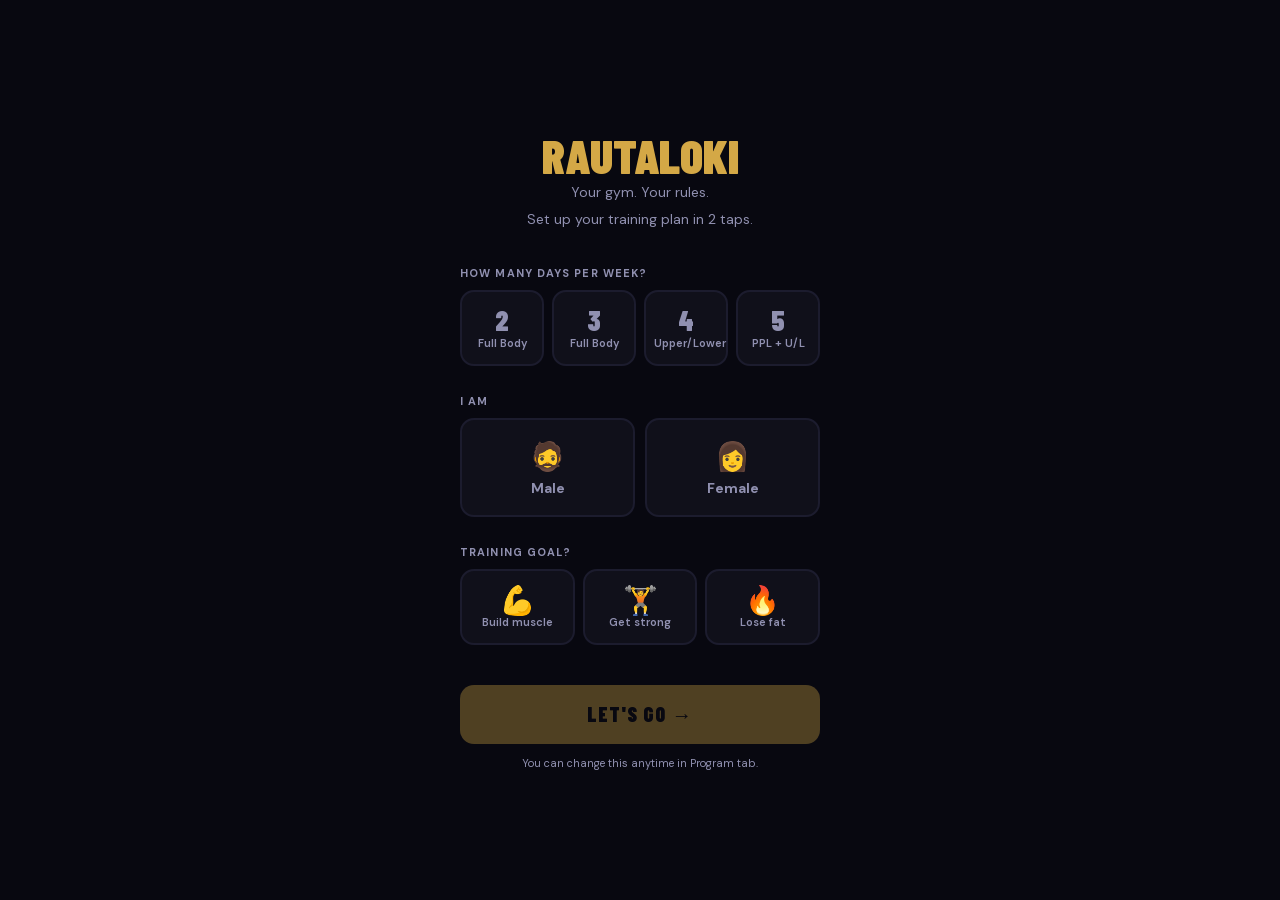
==== commit 31d4e87a: "feat: workout resume, rest alarm, plate calc, heatmap, body weight, JSON backup + split codebase - S" ====
--- a/index.html
+++ b/index.html
@@ -8,2940 +8,15 @@
 <meta name="apple-mobile-web-app-title" content="Rautaloki">
 <meta name="theme-color" content="#080810">
 <title>Rautaloki</title>
-<link rel="manifest" href="/manifest.json">
-<link rel="apple-touch-icon" href="/icons/apple-touch-icon.png">
-<link rel="preconnect" href="https://fonts.googleapis.com">
-<link href="https://fonts.googleapis.com/css2?family=Barlow+Condensed:wght@700;800;900&family=DM+Sans:wght@400;500;600;700&display=swap" rel="stylesheet">
-<style>
-*,*::before,*::after{box-sizing:border-box;margin:0;padding:0;-webkit-tap-highlight-color:transparent}
-html,body{height:100%;background:#080810;overscroll-behavior:none}
-body{font-family:'DM Sans',sans-serif;color:#f2f0ea;max-width:430px;margin:0 auto}
-input[type=number]::-webkit-inner-spin-button,
-input[type=number]::-webkit-outer-spin-button{-webkit-appearance:none}
-input[type=number]{-moz-appearance:textfield}
-button{font-family:'DM Sans',sans-serif;cursor:pointer}
-@keyframes slideUp{from{opacity:0;transform:translateY(16px)}to{opacity:1;transform:translateY(0)}}
-@keyframes pulse{0%,100%{opacity:1}50%{opacity:.45}}
-@keyframes pop{0%{transform:scale(.85);opacity:0}60%{transform:scale(1.08)}100%{transform:scale(1);opacity:1}}
-@keyframes fadeIn{from{opacity:0}to{opacity:1}}
-.ex-card{animation:slideUp .25s ease both}
-.yt-btn{display:inline-flex;align-items:center;justify-content:center;width:22px;height:22px;margin-left:6px;background:#FF0000;color:#fff;border-radius:4px;font-size:9px;text-decoration:none;vertical-align:middle;opacity:0.85;transition:opacity .15s}
-.yt-btn:hover{opacity:1}
-.pop-in{animation:pop .35s ease}
-.rest-pulse{animation:pulse 1s infinite}
-.fade-in{animation:fadeIn .2s ease}
-/* Layout */
-#app{min-height:100vh}
-.page{padding:24px 20px 110px}
-.hdr{padding:48px 20px 0;display:flex;justify-content:space-between;align-items:flex-start}
-/* Typography */
-.logo{font-family:'Barlow Condensed',sans-serif;font-size:18px;font-weight:900;letter-spacing:.15em;color:#d4a846}
-.hdr-sub{font-size:12px;color:#9090b0;margin-top:2px}
-.h1{font-family:'Barlow Condensed',sans-serif;font-size:42px;font-weight:900;line-height:1;margin-bottom:4px}
-.h2{font-family:'Barlow Condensed',sans-serif;font-size:28px;font-weight:800;line-height:1;margin-bottom:12px}
-.sub{font-size:13px;color:#9090b0;margin-bottom:24px}
-.sec-title{font-size:12px;color:#9090b0;text-transform:uppercase;letter-spacing:.08em;font-weight:700;margin-bottom:10px}
-/* Cards */
-.card{background:#10101a;border:1px solid #1c1c2e;border-radius:16px;padding:16px 18px;margin-bottom:10px}
-.acard{background:#141420;border:1px solid #d4a84633;border-radius:16px;padding:16px 18px;margin-bottom:10px}
-.scard{background:#1a1810;border:1px solid #e8c55a33;border-radius:16px;padding:14px 18px;margin-bottom:10px}
-/* Stats */
-.stats-row{display:grid;grid-template-columns:1fr 1fr 1fr;gap:10px;margin-bottom:28px}
-.stat-box{background:#10101a;border:1px solid #1c1c2e;border-radius:14px;padding:14px 10px;text-align:center}
-.stat-val{font-family:'Barlow Condensed',sans-serif;font-size:30px;font-weight:900;color:#d4a846;line-height:1}
-.stat-val span{font-size:16px;color:#9090b0}
-.stat-lbl{font-size:10px;color:#9090b0;margin-top:3px;text-transform:uppercase;letter-spacing:.06em}
-/* Buttons */
-.btn-primary{background:#d4a846;color:#080810;border:none;border-radius:14px;padding:17px 24px;
-  font-family:'Barlow Condensed',sans-serif;font-weight:900;font-size:20px;letter-spacing:.06em;width:100%}
-.btn-primary:disabled{opacity:.35;cursor:default}
-.free-pill{background:#1c1c2e;color:#9090b0;border:none;border-radius:20px;padding:6px 14px;font-size:12px;cursor:pointer;font-family:inherit}
-.free-pill.active{background:#d4a846;color:#080810;font-weight:700}
-.btn-ghost{background:transparent;color:#f2f0ea;border:1px solid #1c1c2e;border-radius:14px;
-  padding:13px 24px;font-weight:600;font-size:14px;width:100%}
-.btn-back{background:none;border:none;color:#d4a846;font-weight:700;font-size:13px;padding:0}
-.btn-tiny{background:transparent;color:#9090b0;border:1px solid #1c1c2e;border-radius:8px;padding:6px 12px;font-size:12px}
-.toggle{position:relative;width:44px;height:24px;flex-shrink:0}
-.toggle input{opacity:0;width:0;height:0}
-.toggle .slider{position:absolute;inset:0;background:#1c1c2e;border-radius:12px;cursor:pointer;transition:.2s}
-.toggle .slider::before{content:'';position:absolute;left:3px;top:3px;width:18px;height:18px;background:#9090b0;border-radius:50%;transition:.2s}
-.toggle input:checked+.slider{background:#d4a846}
-.toggle input:checked+.slider::before{transform:translateX(20px);background:#0a0a14}
-.btn-swap{background:#1c1c30;border:1px solid #1c1c2e;border-radius:8px;padding:4px 10px;
-  color:#9090b0;font-size:11px;font-weight:600;white-space:nowrap}
-/* Nav */
-.nav{position:fixed;bottom:0;left:50%;transform:translateX(-50%);width:100%;max-width:430px;
-  background:#0c0c18;border-top:1px solid #1c1c2e;display:flex;
-  padding:10px 0 max(22px,env(safe-area-inset-bottom,22px));z-index:100}
-.nav-btn{flex:1;background:none;border:none;font-size:10px;font-weight:500;color:#9090b0;
-  display:flex;flex-direction:column;align-items:center;gap:3px;padding:4px 0;
-  letter-spacing:.04em;text-transform:uppercase}
-.nav-btn.active{color:#d4a846;font-weight:700}
-/* Tags */
-.tag{display:inline-block;background:#1c1c30;border-radius:6px;padding:2px 8px;font-size:11px;color:#9090b0;margin-right:4px}
-.mtag{display:inline-block;background:#1a1a2e;border-radius:4px;padding:1px 7px;font-size:10px;
-  color:#a0a0c0;margin-left:6px;font-weight:600;letter-spacing:.04em;vertical-align:middle}
-.badge{display:inline-block;border-radius:99px;padding:2px 10px;font-size:11px;font-weight:700}
-/* Progress */
-.progress-track{background:#10101a;border-radius:99px;height:5px;margin-bottom:20px;overflow:hidden}
-.progress-fill{background:#d4a846;height:100%;border-radius:99px;transition:width .4s ease}
-/* Rest bar */
-.rest-bar{position:fixed;bottom:calc(60px + max(22px,env(safe-area-inset-bottom,22px)));left:50%;transform:translateX(-50%);
-  width:80%;max-width:350px;height:20vh;min-height:120px;
-  background:#0c0c1af0;backdrop-filter:blur(16px);z-index:200;padding:20px 24px;
-  display:none;flex-direction:column;justify-content:center;align-items:center;gap:16px;
-  border:1px solid #d4a84655;border-radius:20px;box-shadow:0 8px 32px #00000088}
-.rest-bar.visible{display:flex;animation:pop .3s ease}
-/* Exercise card header */
-.ex-header{display:flex;justify-content:space-between;align-items:flex-start;margin-bottom:8px}
-.ex-title-area{flex:1}
-.ex-title{font-weight:700;font-size:16px;display:flex;align-items:center;flex-wrap:wrap;gap:4px}
-.ex-meta{font-size:11px;color:#9090b0;margin-top:2px}
-.ex-actions{display:flex;gap:6px;align-items:center;margin-left:8px;flex-shrink:0}
-.cue-box{background:#0a0a18;border-radius:8px;padding:7px 10px;margin-bottom:10px;
-  font-size:11px;color:#5555aa;border-left:2px solid #d4a84644}
-.last-info{font-size:11px;color:#9090b0;margin-bottom:10px}
-/* Set grid */
-.set-grid{display:grid;grid-template-columns:28px 1fr 1fr 52px;gap:6px;align-items:center;margin-bottom:6px}
-.set-col-hdr{display:grid;grid-template-columns:28px 1fr 1fr 52px;gap:6px;margin-bottom:6px}
-.set-col-hdr span{font-size:10px;color:#9090b0;text-align:center;text-transform:uppercase;letter-spacing:.05em}
-.set-num{text-align:center;font-size:12px;font-weight:700;color:#9090b0}
-.set-num.done{color:#d4a846}
-/* Reps button */
-.rep-btn{background:#080810;border:1px solid #1c1c2e;border-radius:10px;padding:11px 8px;
-  color:#9090b0;font-size:15px;width:100%;text-align:center;font-weight:400}
-.rep-btn.has-val{color:#f2f0ea;font-weight:700}
-.rep-btn.editing{border-color:#ee8877}
-.rep-btn.below-min{color:#e05555}
-.rep-display{background:#d4a84618;border:1px solid #d4a84655;border-radius:10px;padding:11px 8px;
-  color:#d4a846;font-weight:700;font-size:15px;text-align:center}
-.rep-display.below-min{color:#e05555;background:#e0555518}
-/* KG input */
-.kg-inp{background:#080810;border:1px solid #1c1c2e;border-radius:10px;padding:11px 12px;
-  color:#f2f0ea;font-size:15px;text-align:center;width:100%}
-.kg-inp:focus{border-color:#d4a846;outline:none}
-.kg-inp.editing{border-color:#ee8877}
-.kg-display{background:#d4a84618;border:1px solid #d4a84655;border-radius:10px;padding:11px 8px;
-  color:#d4a846;font-weight:700;font-size:15px;text-align:center}
-/* Action buttons */
-.btn-check{background:#d4a846;border:none;border-radius:10px;padding:11px 0;
-  color:#080810;font-weight:800;font-size:13px;width:100%}
-.btn-check.dim{opacity:.4;cursor:default}
-.btn-emoji{background:none;border:none;font-size:22px;width:100%;text-align:center;padding:4px 0}
-/* Swap modal */
-.modal-overlay{position:fixed;inset:0;background:#000000cc;z-index:500;
-  display:flex;align-items:flex-end;animation:fadeIn .2s ease}
-.modal-sheet{background:#12121e;border-radius:20px 20px 0 0;width:100%;max-width:430px;
-  margin:0 auto;max-height:75vh;overflow:hidden;display:flex;flex-direction:column}
-.modal-hdr{padding:18px 20px 12px;border-bottom:1px solid #1c1c2e;
-  display:flex;justify-content:space-between;align-items:center;flex-shrink:0}
-.modal-body{overflow-y:auto;padding:12px 16px 24px;-webkit-overflow-scrolling:touch}
-.swap-item{padding:12px 14px;border-radius:12px;margin-bottom:8px;cursor:pointer;border:1px solid #1c1c2e}
-.swap-item.active{background:#1a1810;border-color:#d4a846}
-.swap-item.in-use{background:#14141e;opacity:.4;cursor:default}
-.swap-item.available{background:#16161e}
-.swap-row{display:flex;justify-content:space-between;align-items:center}
-.swap-cue{font-size:11px;color:#9090b0;margin-top:4px}
-/* Block selector */
-.block-grid{display:grid;grid-template-columns:1fr 1fr 1fr;gap:6px;margin-bottom:16px}
-.block-tab{padding:8px 4px;font-family:'Barlow Condensed',sans-serif;font-weight:900;font-size:13px;
-  border-radius:10px;letter-spacing:.02em;line-height:1.2;border:2px solid transparent}
-/* Day list */
-.day-card{display:flex;justify-content:space-between;align-items:center;cursor:pointer}
-.day-arrow{color:#9090b0;font-size:18px}
-/* Complete */
-.complete-center{text-align:center;padding-top:56px;padding-bottom:28px}
-/* Misc */
-.row{display:flex;justify-content:space-between;align-items:center}
-.ex-pill{background:#0a0a18;border-radius:8px;padding:5px 10px;
-  display:inline-flex;align-items:center;gap:6px;margin:3px;font-size:12px}
-.hint-text{font-size:10px;color:#9090b0;text-align:right;margin-bottom:8px;letter-spacing:.03em}
-/* Onboarding */
-.ob-page{min-height:100vh;display:flex;flex-direction:column;align-items:center;justify-content:center;padding:40px 24px;text-align:center}
-.ob-title{font-family:'Barlow Condensed',sans-serif;font-size:48px;font-weight:900;color:#d4a846;margin-bottom:4px;line-height:1}
-.ob-sub{font-size:14px;color:#9090b0;margin-bottom:36px;line-height:1.5}
-.ob-section{width:100%;max-width:360px;margin-bottom:28px;text-align:left}
-.ob-label{font-size:11px;color:#9090b0;text-transform:uppercase;letter-spacing:.1em;font-weight:700;margin-bottom:10px}
-.ob-options{display:flex;gap:8px;flex-wrap:wrap}
-.ob-opt{flex:1;min-width:0;background:#10101a;border:2px solid #1c1c2e;border-radius:14px;padding:14px 8px;
-  text-align:center;cursor:pointer;transition:all .15s ease;font-size:14px;font-weight:600;color:#9090b0}
-.ob-opt:hover{border-color:#9090b0}
-.ob-opt.selected{border-color:#d4a846;color:#d4a846;background:#1a1810}
-.ob-opt .ob-opt-big{font-family:'Barlow Condensed',sans-serif;font-size:28px;font-weight:900;line-height:1;margin-bottom:2px}
-.ob-opt .ob-opt-sm{font-size:10px;color:#9090b0;margin-top:2px}
-.ob-opt.selected .ob-opt-sm{color:#d4a846aa}
-.ob-sex{display:grid;grid-template-columns:1fr 1fr;gap:10px}
-.ob-sex .ob-opt{padding:18px 12px}
-.ob-sex .ob-opt .ob-emoji{font-size:28px;margin-bottom:4px}
-.ob-start{margin-top:12px;width:100%;max-width:360px}
-.ob-profile-row{display:flex;gap:8px;align-items:center;justify-content:center;margin-top:8px}
-.ob-profile-tag{background:#1c1c30;border-radius:8px;padding:4px 12px;font-size:12px;color:#9090b0;cursor:pointer}
-.ob-profile-tag:hover{color:#d4a846;border-color:#d4a846}
-.chart-pills{display:flex;gap:6px;overflow-x:auto;padding-bottom:10px;-webkit-overflow-scrolling:touch;scrollbar-width:none}
-.chart-pills::-webkit-scrollbar{display:none}
-.chart-pill{background:#1c1c30;border:1px solid #1c1c2e;border-radius:8px;padding:5px 12px;font-size:12px;color:#9090b0;white-space:nowrap;flex-shrink:0;font-family:inherit;cursor:pointer}
-.chart-pill.active{border-color:#d4a846;color:#d4a846;background:#1a1810}
-</style>
+<link rel="manifest" href="manifest.json">
+<link rel="apple-touch-icon" href="icons/apple-touch-icon.png">
+<link rel="icon" href="icons/icon-192x192.png">
+<link rel="stylesheet" href="styles.css">
 </head>
 <body>
 <div id="app"></div>
-
-<script>
-// ═══════════════════════════════════════════════════════════════════
-// DATA — LIBRARY & BLOCKS
-// ═══════════════════════════════════════════════════════════════════
-const LIBRARY={
-  Quads:[
-    {id:"lib_squat",name:"Squat",sets:4,repRange:[6,10],cues:"Full depth, knees track toes, brace hard"},
-    {id:"lib_hack_squat",name:"Hack Squat",sets:4,repRange:[8,12],cues:"Feet high on platform, full depth"},
-    {id:"lib_leg_press",name:"Leg Press",sets:3,repRange:[10,15],cues:"Shoulder-width feet, don't lock out"},
-    {id:"lib_leg_press_n",name:"Leg Press (narrow)",sets:3,repRange:[10,15],cues:"Narrow feet, emphasises outer quad"},
-    {id:"lib_leg_ext",name:"Leg Extension",sets:3,repRange:[12,15],cues:"Full range, hard squeeze at top"},
-    {id:"lib_split_squat",name:"Bulgarian Split Squat",sets:3,repRange:[8,12],cues:"Front foot forward, torso upright"},
-    {id:"lib_lunge",name:"Walking Lunge",sets:3,repRange:[10,14],cues:"Long stride, knee tracks over toes"},
-    {id:"lib_goblet_squat",name:"Goblet Squat",sets:3,repRange:[12,15],cues:"Elbows inside knees, chest tall"},
-    {id:"lib_step_up",name:"Step-Up",sets:3,repRange:[10,12],cues:"Drive through heel of front foot"},
-  ],
-  Hamstrings:[
-    {id:"lib_deadlift",name:"Deadlift",sets:4,repRange:[5,8],cues:"Lats tight, drive floor away"},
-    {id:"lib_rdl",name:"Romanian Deadlift",sets:3,repRange:[8,12],cues:"Push hips back, feel the stretch"},
-    {id:"lib_trap_dl",name:"Trap Bar Deadlift",sets:4,repRange:[6,10],cues:"Hips down to start, chest tall"},
-    {id:"lib_sumo_dl",name:"Sumo Deadlift",sets:4,repRange:[5,8],cues:"Wide stance, toes out, drive knees out"},
-    {id:"lib_leg_curl",name:"Lying Leg Curl",sets:3,repRange:[10,15],cues:"Full ROM, slow 3s eccentric"},
-    {id:"lib_seated_curl",name:"Seated Leg Curl",sets:3,repRange:[10,15],cues:"Full stretch, pause at peak"},
-    {id:"lib_nordic",name:"Nordic Curl",sets:3,repRange:[6,10],cues:"Slow eccentric, brace core"},
-    {id:"lib_good_morning",name:"Good Morning",sets:3,repRange:[10,12],cues:"Soft knees, hinge at hips"},
-  ],
-  Glutes:[
-    {id:"lib_hip_thrust",name:"Hip Thrust",sets:3,repRange:[10,15],cues:"Drive through heels, squeeze at top"},
-    {id:"lib_glute_bridge",name:"Barbell Glute Bridge",sets:3,repRange:[12,15],cues:"Feet flat, drive hips to ceiling"},
-    {id:"lib_cable_kickback",name:"Cable Kickback",sets:3,repRange:[12,15],cues:"Squeeze glute at top, control down"},
-    {id:"lib_abduction",name:"Hip Abduction Machine",sets:3,repRange:[15,20],cues:"Full ROM, don't use momentum"},
-  ],
-  Calves:[
-    {id:"lib_standing_calf",name:"Standing Calf Raise",sets:4,repRange:[12,15],cues:"Full stretch at bottom, pause at top"},
-    {id:"lib_seated_calf",name:"Seated Calf Raise",sets:4,repRange:[12,15],cues:"Loaded stretch, pause at top"},
-    {id:"lib_leg_press_calf",name:"Leg Press Calf Raise",sets:3,repRange:[15,20],cues:"Toes on edge, full ROM"},
-  ],
-  Chest:[
-    {id:"lib_bench",name:"Bench Press",sets:4,repRange:[8,12],cues:"1s pause at chest, drive through heels"},
-    {id:"lib_incline_db",name:"Incline DB Press",sets:3,repRange:[10,15],cues:"Elbows 45°, feel upper chest stretch"},
-    {id:"lib_db_bench",name:"DB Bench Press",sets:4,repRange:[8,12],cues:"Greater ROM than barbell, stretch at bottom"},
-    {id:"lib_cable_fly",name:"Cable Fly",sets:3,repRange:[12,15],cues:"Slight elbow bend, hard squeeze at center"},
-    {id:"lib_pec_deck",name:"Pec Deck",sets:3,repRange:[12,15],cues:"Control the opening, squeeze at center"},
-    {id:"lib_db_pullover",name:"DB Pullover",sets:3,repRange:[12,15],cues:"Feel rib cage expand, lats and chest stretch"},
-    {id:"lib_dips",name:"Dips (chest focus)",sets:3,repRange:[8,12],cues:"Lean forward, elbows flared slightly"},
-    {id:"lib_pushup_weighted",name:"Weighted Push-Up",sets:3,repRange:[10,15],cues:"Weight plate on back, full ROM"},
-    {id:"lib_low_cable_fly",name:"Low-to-High Cable Fly",sets:3,repRange:[12,15],cues:"Pull upward arc, squeeze upper chest"},
-  ],
-  Back:[
-    {id:"lib_cable_row",name:"Cable Row",sets:4,repRange:[8,12],cues:"Pull to lower chest, squeeze shoulder blades"},
-    {id:"lib_db_row",name:"DB Row",sets:4,repRange:[8,12],cues:"Elbow close to body, full stretch"},
-    {id:"lib_chest_row",name:"Chest-Supported Row",sets:4,repRange:[8,12],cues:"Chest on pad, pull elbows hard"},
-    {id:"lib_lat_pull",name:"Lat Pulldown",sets:3,repRange:[10,15],cues:"Lean back slightly, pull to upper chest"},
-    {id:"lib_pullup",name:"Pull-Up / Chin-Up",sets:3,repRange:[6,12],cues:"Dead hang start, chin over bar"},
-    {id:"lib_sa_cable_row",name:"Single-Arm Cable Row",sets:4,repRange:[8,12],cues:"Full rotation, stretch then row to hip"},
-    {id:"lib_pullover_cable",name:"Cable Straight-Arm Pullover",sets:3,repRange:[12,15],cues:"Slight elbow bend, feel lats at top"},
-    {id:"lib_bb_row",name:"Barbell Row",sets:4,repRange:[6,10],cues:"Hinge 45°, pull to belly button"},
-    {id:"lib_tbar_row",name:"T-Bar Row",sets:4,repRange:[8,12],cues:"Neutral grip, chest tall, squeeze"},
-  ],
-  Shoulders:[
-    {id:"lib_ohp",name:"Overhead Press",sets:4,repRange:[6,10],cues:"Straight bar path, brace core"},
-    {id:"lib_db_ohp",name:"DB Shoulder Press",sets:4,repRange:[8,12],cues:"Neutral grip, full lockout"},
-    {id:"lib_lat_raise",name:"Lateral Raise",sets:3,repRange:[15,20],cues:"Lead with elbows, slight forward lean"},
-    {id:"lib_cable_raise",name:"Cable Lateral Raise",sets:3,repRange:[15,20],cues:"Elbow leads, don't shrug"},
-    {id:"lib_face_pull",name:"Face Pull",sets:3,repRange:[15,20],cues:"Pull to forehead, external rotate"},
-    {id:"lib_rear_delt",name:"Rear Delt Fly",sets:3,repRange:[15,20],cues:"Lead with elbows, avoid traps"},
-    {id:"lib_upright_row",name:"Upright Row",sets:3,repRange:[10,15],cues:"Wide grip, elbows high, cable preferred"},
-    {id:"lib_arnold_press",name:"Arnold Press",sets:3,repRange:[10,12],cues:"Rotate palm out as you press"},
-  ],
-  Biceps:[
-    {id:"lib_bb_curl",name:"Barbell Curl",sets:3,repRange:[10,15],cues:"No swinging, full ROM"},
-    {id:"lib_hammer",name:"Hammer Curl",sets:3,repRange:[10,15],cues:"Neutral grip, no swinging"},
-    {id:"lib_incline_curl",name:"Incline DB Curl",sets:3,repRange:[10,15],cues:"Arms behind torso for extra stretch"},
-    {id:"lib_spider_curl",name:"Spider Curl",sets:3,repRange:[10,15],cues:"Chest on incline, elbows forward"},
-    {id:"lib_cable_curl",name:"Cable Curl",sets:3,repRange:[12,15],cues:"Constant tension, squeeze at top"},
-    {id:"lib_conc_curl",name:"Concentration Curl",sets:3,repRange:[12,15],cues:"Elbow on inner thigh, strict form"},
-    {id:"lib_reverse_curl",name:"Reverse Curl",sets:3,repRange:[10,15],cues:"Overhand grip, targets brachialis"},
-  ],
-  Triceps:[
-    {id:"lib_skull",name:"Skullcrusher",sets:3,repRange:[10,15],cues:"Upper arms vertical, full extension"},
-    {id:"lib_pushdown",name:"Cable Pushdown",sets:3,repRange:[12,15],cues:"Elbows locked at sides, full extension"},
-    {id:"lib_overhead_tri",name:"Overhead Tricep Extension",sets:3,repRange:[10,15],cues:"Elbows forward, stretch at bottom"},
-    {id:"lib_dips_tri",name:"Tricep Dips",sets:3,repRange:[8,12],cues:"Upright torso, elbows close"},
-    {id:"lib_kickback",name:"DB Kickback",sets:3,repRange:[12,15],cues:"Upper arm parallel to floor, full extension"},
-    {id:"lib_close_bench",name:"Close-Grip Bench Press",sets:3,repRange:[8,12],cues:"Hands shoulder-width, elbows tight"},
-  ],
-};
-
-// ═══════════════════════════════════════════════════════════════════
-// YOUTUBE — tutorial video links keyed by libId
-// ═══════════════════════════════════════════════════════════════════
-const YT_SHORTS="EgIYAQ%3D%3D";
-const YTS=q=>`https://www.youtube.com/results?search_query=${encodeURIComponent(q)}&sp=${YT_SHORTS}`;
-const YOUTUBE={
-  // Quads
-  lib_squat:        YTS("squat form tutorial"),
-  lib_hack_squat:   YTS("hack squat form tutorial"),
-  lib_leg_press:    YTS("leg press form tutorial"),
-  lib_leg_press_n:  YTS("narrow leg press form tutorial"),
-  lib_leg_ext:      YTS("leg extension form tutorial"),
-  lib_split_squat:  YTS("bulgarian split squat form tutorial"),
-  lib_lunge:        YTS("lunge form tutorial"),
-  lib_goblet_squat: YTS("goblet squat form tutorial"),
-  lib_step_up:      YTS("step up exercise form tutorial"),
-  // Hamstrings
-  lib_deadlift:     YTS("deadlift form tutorial"),
-  lib_rdl:          YTS("romanian deadlift form tutorial"),
-  lib_trap_dl:      YTS("trap bar deadlift form tutorial"),
-  lib_sumo_dl:      YTS("sumo deadlift form tutorial"),
-  lib_leg_curl:     YTS("lying leg curl form tutorial"),
-  lib_seated_curl:  YTS("seated leg curl form tutorial"),
-  lib_nordic:       YTS("nordic curl form tutorial"),
-  lib_good_morning: YTS("good morning exercise form tutorial"),
-  // Glutes
-  lib_hip_thrust:     YTS("hip thrust form tutorial"),
-  lib_glute_bridge:   YTS("glute bridge form tutorial"),
-  lib_cable_kickback: YTS("cable glute kickback form tutorial"),
-  lib_abduction:      YTS("hip abduction machine form tutorial"),
-  // Calves
-  lib_standing_calf:  YTS("standing calf raise form tutorial"),
-  lib_seated_calf:    YTS("seated calf raise form tutorial"),
-  lib_leg_press_calf: YTS("leg press calf raise form tutorial"),
-  // Chest
-  lib_bench:           YTS("bench press form tutorial"),
-  lib_incline_db:      YTS("incline dumbbell press form tutorial"),
-  lib_db_bench:        YTS("dumbbell bench press form tutorial"),
-  lib_cable_fly:       YTS("cable fly form tutorial"),
-  lib_pec_deck:        YTS("pec deck form tutorial"),
-  lib_db_pullover:     YTS("dumbbell pullover form tutorial"),
-  lib_dips:            YTS("chest dips form tutorial"),
-  lib_pushup_weighted: YTS("weighted push up form tutorial"),
-  lib_low_cable_fly:   YTS("low cable fly form tutorial"),
-  // Back
-  lib_cable_row:      YTS("cable row form tutorial"),
-  lib_db_row:         YTS("dumbbell row form tutorial"),
-  lib_chest_row:      YTS("chest supported row form tutorial"),
-  lib_lat_pull:       YTS("lat pulldown form tutorial"),
-  lib_pullup:         YTS("pull up form tutorial"),
-  lib_sa_cable_row:   YTS("single arm cable row form tutorial"),
-  lib_pullover_cable: YTS("cable pullover form tutorial"),
-  lib_bb_row:         YTS("barbell row form tutorial"),
-  lib_tbar_row:       YTS("t-bar row form tutorial"),
-  // Shoulders
-  lib_ohp:          YTS("overhead press form tutorial"),
-  lib_db_ohp:       YTS("dumbbell overhead press form tutorial"),
-  lib_lat_raise:    YTS("lateral raise form tutorial"),
-  lib_cable_raise:  YTS("cable lateral raise form tutorial"),
-  lib_face_pull:    YTS("face pull form tutorial"),
-  lib_rear_delt:    YTS("rear delt fly form tutorial"),
-  lib_upright_row:  YTS("upright row form tutorial"),
-  lib_arnold_press: YTS("arnold press form tutorial"),
-  // Biceps
-  lib_bb_curl:      YTS("barbell curl form tutorial"),
-  lib_hammer:       YTS("hammer curl form tutorial"),
-  lib_incline_curl: YTS("incline curl form tutorial"),
-  lib_spider_curl:  YTS("spider curl form tutorial"),
-  lib_cable_curl:   YTS("cable curl form tutorial"),
-  lib_conc_curl:    YTS("concentration curl form tutorial"),
-  lib_reverse_curl: YTS("reverse curl form tutorial"),
-  // Triceps
-  lib_skull:        YTS("skull crusher form tutorial"),
-  lib_pushdown:     YTS("tricep pushdown form tutorial"),
-  lib_overhead_tri: YTS("overhead tricep extension form tutorial"),
-  lib_dips_tri:     YTS("tricep dips form tutorial"),
-  lib_kickback:     YTS("tricep kickback form tutorial"),
-  lib_close_bench:  YTS("close grip bench press form tutorial"),
-};
-
-// ═══════════════════════════════════════════════════════════════════
-// STORAGE (must be first — everything else depends on ls)
-// ═══════════════════════════════════════════════════════════════════
-const SK={weights:"il_weights",history:"il_history",nextDay:"il_nextDay",blockStart:"il_blockStart",blockIdx:"il_blockIdx",customWorkouts:"il_customworkouts",wupGoal:"il_wup_goal",wupWeek:"il_wup_week",wupAnchor:"il_wup_anchor",failStreaks:"il_failstreaks"};
-const ls={
-  get(k){try{const v=localStorage.getItem(k);return v?JSON.parse(v):null;}catch{return null;}},
-  set(k,v){try{localStorage.setItem(k,JSON.stringify(v));}catch{}}
-};
-
-// ═══════════════════════════════════════════════════════════════════
-// PROFILE
-// ═══════════════════════════════════════════════════════════════════
-function getProfile(){return ls.get("il_profile")||null;}
-function saveProfile(p){ls.set("il_profile",p);}
-function getSettings(){return ls.get("il_settings")||{restSeconds:90};}
-function saveSetting(key,val){const s=getSettings();s[key]=val;ls.set("il_settings",s);}
-function getRestDuration(){const s=getSettings();return s.restSeconds!==undefined?s.restSeconds:90;}
-function roundToHalf(w){return Math.round(w/0.5)*0.5;}
-function getProgressionPct(){const s=getSettings();return s.progressionPct!==undefined?s.progressionPct:2.5;}
-function getFailStreak(libId){const fs=ls.get(SK.failStreaks)||{};return fs[libId]||0;}
-function updateFailStreak(libId,succeeded){
-  if(!libId)return;
-  const fs=ls.get(SK.failStreaks)||{};
-  if(succeeded){fs[libId]=0;}else{fs[libId]=(fs[libId]||0)+1;}
-  ls.set(SK.failStreaks,fs);
-}
-
-// ═══════════════════════════════════════════════════════════════════
-// I18N — Language / Kieli
-// ═══════════════════════════════════════════════════════════════════
-function getLang(){return getSettings().lang||'en';}
-function setLang(lang){saveSetting('lang',lang);document.documentElement.lang=lang;render();}
-function t(key){return(T[getLang()]||T.en)[key]||T.en[key]||key;}
-
-const T={
-en:{
-// Exercise names
-lib_squat:"Squat",lib_hack_squat:"Hack Squat",lib_leg_press:"Leg Press",lib_leg_press_n:"Leg Press (narrow)",
-lib_leg_ext:"Leg Extension",lib_split_squat:"Bulgarian Split Squat",lib_lunge:"Walking Lunge",lib_goblet_squat:"Goblet Squat",
-lib_step_up:"Step-Up",lib_deadlift:"Deadlift",lib_rdl:"Romanian Deadlift",lib_trap_dl:"Trap Bar Deadlift",
-lib_sumo_dl:"Sumo Deadlift",lib_leg_curl:"Lying Leg Curl",lib_seated_curl:"Seated Leg Curl",lib_nordic:"Nordic Curl",
-lib_good_morning:"Good Morning",lib_hip_thrust:"Hip Thrust",lib_glute_bridge:"Barbell Glute Bridge",
-lib_cable_kickback:"Cable Kickback",lib_abduction:"Hip Abduction Machine",lib_standing_calf:"Standing Calf Raise",
-lib_seated_calf:"Seated Calf Raise",lib_leg_press_calf:"Leg Press Calf Raise",lib_bench:"Bench Press",
-lib_incline_db:"Incline DB Press",lib_db_bench:"DB Bench Press",lib_cable_fly:"Cable Fly",lib_pec_deck:"Pec Deck",
-lib_db_pullover:"DB Pullover",lib_dips:"Dips (chest focus)",lib_pushup_weighted:"Weighted Push-Up",
-lib_low_cable_fly:"Low-to-High Cable Fly",lib_cable_row:"Cable Row",lib_db_row:"DB Row",
-lib_chest_row:"Chest-Supported Row",lib_lat_pull:"Lat Pulldown",lib_pullup:"Pull-Up / Chin-Up",
-lib_sa_cable_row:"Single-Arm Cable Row",lib_pullover_cable:"Cable Straight-Arm Pullover",lib_bb_row:"Barbell Row",
-lib_tbar_row:"T-Bar Row",lib_ohp:"Overhead Press",lib_db_ohp:"DB Shoulder Press",lib_lat_raise:"Lateral Raise",
-lib_cable_raise:"Cable Lateral Raise",lib_face_pull:"Face Pull",lib_rear_delt:"Rear Delt Fly",
-lib_upright_row:"Upright Row",lib_arnold_press:"Arnold Press",lib_bb_curl:"Barbell Curl",lib_hammer:"Hammer Curl",
-lib_incline_curl:"Incline DB Curl",lib_spider_curl:"Spider Curl",lib_cable_curl:"Cable Curl",
-lib_conc_curl:"Concentration Curl",lib_reverse_curl:"Reverse Curl",lib_skull:"Skullcrusher",
-lib_pushdown:"Cable Pushdown",lib_overhead_tri:"Overhead Tricep Extension",lib_dips_tri:"Tricep Dips",
-lib_kickback:"DB Kickback",lib_close_bench:"Close-Grip Bench Press",
-// Cues
-cue_lib_squat:"Full depth, knees track toes, brace hard",
-cue_lib_hack_squat:"Feet high on platform, full depth",
-cue_lib_leg_press:"Shoulder-width feet, don't lock out",
-cue_lib_leg_press_n:"Narrow feet, emphasises outer quad",
-cue_lib_leg_ext:"Full range, hard squeeze at top",
-cue_lib_split_squat:"Front foot forward, torso upright",
-cue_lib_lunge:"Long stride, knee tracks over toes",
-cue_lib_goblet_squat:"Elbows inside knees, chest tall",
-cue_lib_step_up:"Drive through heel of front foot",
-cue_lib_deadlift:"Lats tight, drive floor away",
-cue_lib_rdl:"Push hips back, feel the stretch",
-cue_lib_trap_dl:"Hips down to start, chest tall",
-cue_lib_sumo_dl:"Wide stance, toes out, drive knees out",
-cue_lib_leg_curl:"Full ROM, slow 3s eccentric",
-cue_lib_seated_curl:"Full stretch, pause at peak",
-cue_lib_nordic:"Slow eccentric, brace core",
-cue_lib_good_morning:"Soft knees, hinge at hips",
-cue_lib_hip_thrust:"Drive through heels, squeeze at top",
-cue_lib_glute_bridge:"Feet flat, drive hips to ceiling",
-cue_lib_cable_kickback:"Squeeze glute at top, control down",
-cue_lib_abduction:"Full ROM, don't use momentum",
-cue_lib_standing_calf:"Full stretch at bottom, pause at top",
-cue_lib_seated_calf:"Loaded stretch, pause at top",
-cue_lib_leg_press_calf:"Toes on edge, full ROM",
-cue_lib_bench:"1s pause at chest, drive through heels",
-cue_lib_incline_db:"Elbows 45°, feel upper chest stretch",
-cue_lib_db_bench:"Greater ROM than barbell, stretch at bottom",
-cue_lib_cable_fly:"Slight elbow bend, hard squeeze at center",
-cue_lib_pec_deck:"Control the opening, squeeze at center",
-cue_lib_db_pullover:"Feel rib cage expand, lats and chest stretch",
-cue_lib_dips:"Lean forward, elbows flared slightly",
-cue_lib_pushup_weighted:"Weight plate on back, full ROM",
-cue_lib_low_cable_fly:"Pull upward arc, squeeze upper chest",
-cue_lib_cable_row:"Pull to lower chest, squeeze shoulder blades",
-cue_lib_db_row:"Elbow close to body, full stretch",
-cue_lib_chest_row:"Chest on pad, pull elbows hard",
-cue_lib_lat_pull:"Lean back slightly, pull to upper chest",
-cue_lib_pullup:"Dead hang start, chin over bar",
-cue_lib_sa_cable_row:"Full rotation, stretch then row to hip",
-cue_lib_pullover_cable:"Slight elbow bend, feel lats at top",
-cue_lib_bb_row:"Hinge 45°, pull to belly button",
-cue_lib_tbar_row:"Neutral grip, chest tall, squeeze",
-cue_lib_ohp:"Straight bar path, brace core",
-cue_lib_db_ohp:"Neutral grip, full lockout",
-cue_lib_lat_raise:"Lead with elbows, slight forward lean",
-cue_lib_cable_raise:"Elbow leads, don't shrug",
-cue_lib_face_pull:"Pull to forehead, external rotate",
-cue_lib_rear_delt:"Lead with elbows, avoid traps",
-cue_lib_upright_row:"Wide grip, elbows high, cable preferred",
-cue_lib_arnold_press:"Rotate palm out as you press",
-cue_lib_bb_curl:"No swinging, full ROM",
-cue_lib_hammer:"Neutral grip, no swinging",
-cue_lib_incline_curl:"Arms behind torso for extra stretch",
-cue_lib_spider_curl:"Chest on incline, elbows forward",
-cue_lib_cable_curl:"Constant tension, squeeze at top",
-cue_lib_conc_curl:"Elbow on inner thigh, strict form",
-cue_lib_reverse_curl:"Overhand grip, targets brachialis",
-cue_lib_skull:"Upper arms vertical, full extension",
-cue_lib_pushdown:"Elbows locked at sides, full extension",
-cue_lib_overhead_tri:"Elbows forward, stretch at bottom",
-cue_lib_dips_tri:"Upright torso, elbows close",
-cue_lib_kickback:"Upper arm parallel to floor, full extension",
-cue_lib_close_bench:"Hands shoulder-width, elbows tight",
-// Muscle groups
-muscle_Quads:"Quads",muscle_Hamstrings:"Hamstrings",muscle_Glutes:"Glutes",muscle_Calves:"Calves",
-muscle_Chest:"Chest",muscle_Back:"Back",muscle_Shoulders:"Shoulders",muscle_Biceps:"Biceps",muscle_Triceps:"Triceps",
-// Block themes
-"theme_Barbell Compounds":"Barbell Compounds","theme_Dumbbell & Machine":"Dumbbell & Machine",
-"theme_Strength Focus":"Strength Focus","theme_Volume & Isolation":"Volume & Isolation",
-"theme_Power & Strength":"Power & Strength","theme_Isolation & Volume":"Isolation & Volume",
-"theme_Cable & Unilateral":"Cable & Unilateral","theme_Hybrid Strength–Hypertrophy":"Hybrid Strength–Hypertrophy",
-"theme_Barbell Foundation":"Barbell Foundation","theme_Dumbbell & Cable":"Dumbbell & Cable",
-"theme_Strength Phase":"Strength Phase","theme_Volume & Pump":"Volume & Pump",
-// Day labels
-"day_Full Body A":"Full Body A","day_Full Body B":"Full Body B","day_Full Body C":"Full Body C",
-"day_Upper A":"Upper A","day_Upper B":"Upper B","day_Lower A":"Lower A","day_Lower B":"Lower B",
-"day_Push":"Push","day_Pull":"Pull","day_Legs":"Legs","day_Upper":"Upper","day_Lower":"Lower",
-// Day focuses
-"focus_Squat · Push · Pull · Arms":"Squat · Push · Pull · Arms",
-"focus_Hinge · Press · Row · Glutes":"Hinge · Press · Row · Glutes",
-"focus_Machine Legs · DB Push · Pull":"Machine Legs · DB Push · Pull",
-"focus_Hinge · Shoulders · Back · Iso":"Hinge · Shoulders · Back · Iso",
-"focus_Heavy Squat · Bench · Row":"Heavy Squat · Bench · Row",
-"focus_Heavy Hinge · OHP · Pull":"Heavy Hinge · OHP · Pull",
-"focus_High-Rep Legs · Push · Pull":"High-Rep Legs · Push · Pull",
-"focus_High-Rep Hinge · Shoulders · Arms":"High-Rep Hinge · Shoulders · Arms",
-"focus_Squat · Push · Pull":"Squat · Push · Pull",
-"focus_Hinge · Vertical Push · Triceps":"Hinge · Vertical Push · Triceps",
-"focus_Unilateral · Arms · Glutes":"Unilateral · Arms · Glutes",
-"focus_Heavy Squat · Push · Pull":"Heavy Squat · Push · Pull",
-"focus_Heavy Hinge · OHP · Row":"Heavy Hinge · OHP · Row",
-"focus_Unilateral · Strength · Glutes":"Unilateral · Strength · Glutes",
-"focus_High-Rep Squat · Push · Pull":"High-Rep Squat · Push · Pull",
-"focus_Unilateral · Pump · Glutes":"Unilateral · Pump · Glutes",
-"focus_Unilateral Squat · Cable Push/Pull":"Unilateral Squat · Cable Push/Pull",
-"focus_Hinge · Press · Row · Triceps":"Hinge · Press · Row · Triceps",
-"focus_Unilateral · Pump · Calves":"Unilateral · Pump · Calves",
-"focus_Hinge · OHP · Row · Triceps":"Hinge · OHP · Row · Triceps",
-"focus_Horizontal Push/Pull":"Horizontal Push/Pull",
-"focus_Squat · Glutes · Hamstrings":"Squat · Glutes · Hamstrings",
-"focus_Vertical Push/Pull · Arms":"Vertical Push/Pull · Arms",
-"focus_Hinge · Unilateral · Calves":"Hinge · Unilateral · Calves",
-"focus_DB Press · Machine Row":"DB Press · Machine Row",
-"focus_Machine Squat · Glutes":"Machine Squat · Glutes",
-"focus_DB Shoulders · Cable Work":"DB Shoulders · Cable Work",
-"focus_Hinge · Unilateral":"Hinge · Unilateral",
-"focus_Heavy Bench · Row":"Heavy Bench · Row",
-"focus_Heavy Squat · Glutes":"Heavy Squat · Glutes",
-"focus_Heavy OHP · Pull":"Heavy OHP · Pull",
-"focus_Heavy Hinge · Unilateral":"Heavy Hinge · Unilateral",
-"focus_Push Volume":"Push Volume",
-"focus_Quad & Glute Volume":"Quad & Glute Volume",
-"focus_Pull Volume · Arms":"Pull Volume · Arms",
-"focus_Hinge Volume · Unilateral":"Hinge Volume · Unilateral",
-"focus_Chest · Shoulders · Triceps":"Chest · Shoulders · Triceps",
-"focus_Back · Biceps · Rear Delts":"Back · Biceps · Rear Delts",
-"focus_Squat · Hinge · Glutes · Calves":"Squat · Hinge · Glutes · Calves",
-"focus_Compound Push/Pull · Arms":"Compound Push/Pull · Arms",
-"focus_DB Press · Flies · Delts":"DB Press · Flies · Delts",
-"focus_Rows · Pulldowns · Curls":"Rows · Pulldowns · Curls",
-"focus_Machine Squat · Glutes · Hams":"Machine Squat · Glutes · Hams",
-"focus_Press · Row · Accessories":"Press · Row · Accessories",
-"focus_Hinge · Unilateral · Glutes":"Hinge · Unilateral · Glutes",
-"focus_Heavy Press · Shoulders":"Heavy Press · Shoulders",
-"focus_Heavy Row · Pull-Up":"Heavy Row · Pull-Up",
-"focus_Heavy Squat · Deadlift":"Heavy Squat · Deadlift",
-"focus_Strength Accessories":"Strength Accessories",
-"focus_High-Rep Chest · Delts":"High-Rep Chest · Delts",
-"focus_High-Rep Rows · Curls":"High-Rep Rows · Curls",
-"focus_High-Rep Quads · Glutes":"High-Rep Quads · Glutes",
-"focus_Pump Push/Pull · Arms":"Pump Push/Pull · Arms",
-"focus_Volume Hinge · Unilateral":"Volume Hinge · Unilateral",
-// Navigation
-nav_home:"Home",nav_log:"Log",nav_program:"Program",nav_settings:"Settings",
-// Home view
-home_ready:"Ready to<br>build?",home_days_week:"days/week.",home_full_body:"Full body.",home_split:"Split training.",
-home_blocks_variation:"blocks of variation.",stat_sessions:"Sessions",stat_this_week:"This week",stat_to_swap:"To swap",
-home_up_next:"UP NEXT",home_day:"DAY",home_start:"START WORKOUT →",
-home_block_swap_in:"BLOCK SWAP IN",home_session:"SESSION",home_sessions:"SESSIONS",
-home_coming_up:"Coming up:",home_sessions_left:"sessions left",home_session_left:"session left",
-home_next:"NEXT",home_all_days:"All days —",
-// Workout view
-workout_sets_done:"SETS DONE",workout_finish:"✓ FINISH WORKOUT",workout_complete_all:"Complete all sets to finish",
-workout_quit:"Quit without completing",workout_rest:"REST",workout_skip:"SKIP",workout_load:"↑ LOAD",
-workout_swap:"⇄ Swap",workout_sets:"sets",workout_reps:"reps",workout_last:"Last:",workout_try:"→ try",
-workout_col_reps:"Reps ↕",workout_col_set:"#",workout_col_kg:"kg",
-workout_hint_edit:"Double-tap 💪🏻 to edit a set",workout_swap_title:"Swap Exercise",
-workout_muscle:"Muscle:",workout_current:"current",workout_in_use:"in use",workout_cancel:"Cancel workout?",
-// Complete view
-complete_done:"DONE!",complete_min:"min",stat_duration:"Duration",stat_exercises:"Exercises",
-stat_volume:"kg Vol.",complete_switch:"Block Switch!",complete_now_starting:"Now starting",
-complete_up_next:"Up next",complete_back:"← BACK TO HOME",
-// History view
-history_title:"History",history_empty:"No sessions yet. Start today! 💪",
-history_ex:"ex",history_vol:"vol.",history_partial:"partial",
-// Program view
-program_title:"The Program",program_full_body:"FULL BODY",program_split:"SPLIT",
-program_per_week:"×/WEEK",program_blocks:"BLOCKS",
-program_desc_1:"training blocks that auto-swap every",program_desc_2:"sessions.",
-program_desc_swap:"Tap ⇄ Swap during any workout to replace an unavailable exercise.",
-program_sessions_until:"sessions until",program_session_until:"session until",program_active:"Active now",
-// Settings view
-settings_title:"Settings",settings_language:"Language",settings_rest:"Rest Timer",
-settings_rest_desc:"Time between sets after marking done",settings_rest_off:"Off",settings_setup:"Your Setup",
-settings_per_week:"per week",settings_female:"Female",settings_male:"Male",
-settings_full_body:"Full Body",settings_split:"Split",settings_program:"program",
-settings_change:"CHANGE",settings_how_to:"How to Use",settings_data:"Data",
-settings_reset:"Reset All Data",settings_reset_warn:"Clears all history, weights, and settings. Cannot be undone.",
-settings_how_1:"Tap a rep number",settings_how_1b:"to cycle through the rep range (starts at top, counts down).",
-settings_how_2:"Enter weight in kg",settings_how_2b:"— filling one set auto-fills forward to all undone sets.",
-settings_how_3:"Tap ✓",settings_how_3b:"to mark a set done. A rest timer starts automatically.",
-settings_how_4:"Double-tap 💪🏻",settings_how_4b:"on a completed set to edit it.",
-settings_how_5:"⇄ Swap",settings_how_5b:"lets you swap any exercise for another in the same muscle group.",
-settings_how_6:"↑ LOAD",settings_how_6b:"means you hit top reps last time — try adding 2.5% weight.",
-settings_how_7:"Quit without completing",settings_how_7b:"saves your done sets to history.",
-history_delete:"Delete",history_delete_confirm:"Delete this session from history?",
-chart_title:"Progress",chart_no_data:"Not enough data yet",
-settings_export:"Export History (CSV)",settings_import:"Import History (CSV)",settings_import_done:"Imported",settings_import_sessions:"sessions",settings_import_error:"Invalid CSV file",settings_export_import:"Export / Import",
-// Onboarding view
-ob_tagline:"Your gym. Your rules.",ob_subtitle:"Set up your training plan in 2 taps.",
-ob_freq:"How many days per week?",ob_iam:"I am",ob_full_body:"Full Body",ob_upper_lower:"Upper/Lower",
-ob_ppl:"PPL + U/L",ob_male:"Male",ob_female:"Female",ob_start:"LET'S GO →",
-ob_change_later:"You can change this anytime in Program tab.",
-// Quit modal
-quit_title:"Quit workout?",quit_save_info:"Completed sets will be saved to your history.",
-quit_confirm:"YEAH, I'M OUT",quit_keep:"KEEP GOING 💪",
-// Confirm dialogs
-confirm_reset_profile:"Reset your profile? Your workout history and weights will be kept, but the program will be regenerated.",
-confirm_clear_1:"This will permanently delete ALL your workout history, saved weights, and settings. Are you sure?",
-confirm_clear_2:"Really? This cannot be undone.",
-// Block label
-block_label:"Block",
-// Free workout builder
-free_build_title:"Build Workout",free_all:"All",free_selected:"SELECTED",
-free_start_btn:"▶ Start Workout",free_workout_label:"Free Workout",
-free_open_builder:"✏️ Build your own workout",free_my_workouts:"My Workouts",
-free_exercises:"exercises",free_delete_confirm:"Delete",
-free_complete_title:"Workout done!",free_save_as_template:"Save this workout as a template?",
-free_save_yes:"Yes, save",free_name_placeholder:"Workout name",
-free_count_progress:"Count this toward program progress?",free_count_yes:"Yes, count toward progress",
-free_continue:"Continue →",
-reps_prev_low:"↓ prev.",
-yt_aria:"Watch tutorial",
-// WUP / Goal
-wup_week:"Week",wup_deload_week:"Deload Week",wup_deload_label:"Deload",
-wup_deload_desc:"Light session — 60% weight, easy reps",
-wup_goal_label:"Goal",wup_goal_title:"Training Goal",
-wup_goal_desc:"Sets your weekly rep pattern. Changing resets the cycle to Week 1.",
-wup_current_week:"Cycle week:",
-goal_hypertrophy:"Hypertrophy",goal_strength:"Strength",goal_fat_loss:"Fat Loss",
-ob_goal:"Training goal?",ob_goal_hypertrophy:"Build muscle",ob_goal_strength:"Get strong",ob_goal_fat_loss:"Lose fat",
-},
-fi:{
-// Exercise names
-lib_squat:"Kyykky",lib_hack_squat:"Hack-kyykky",lib_leg_press:"Jalkaprässi",lib_leg_press_n:"Jalkaprässi (kapea)",
-lib_leg_ext:"Polven ojennus",lib_split_squat:"Bulgarialainen askelkyykky",lib_lunge:"Kävelyaskelkyykky",
-lib_goblet_squat:"Goblet-kyykky",lib_step_up:"Penkille nousu",lib_deadlift:"Maastaveto",
-lib_rdl:"Romania-maastaveto",lib_trap_dl:"Maastaveto trap-tangolla",lib_sumo_dl:"Sumomaastaveto",
-lib_leg_curl:"Jalkakoukistus maaten",lib_seated_curl:"Jalkakoukistus istuen",
-lib_nordic:"Pohjoismainen takareisikoukistus",lib_good_morning:"Hyvää huomenta -liike",
-lib_hip_thrust:"Lantionnosto",lib_glute_bridge:"Pakarasilta tangolla",lib_cable_kickback:"Pakarapotku taljassa",
-lib_abduction:"Lonkan loitonnus koneella",lib_standing_calf:"Pohjenousu seisten",
-lib_seated_calf:"Pohjenousu istuen",lib_leg_press_calf:"Pohjenousu jalkaprässissä",
-lib_bench:"Penkkipunnerrus",lib_incline_db:"Vinopenkkipunnerrus käsipainoilla",
-lib_db_bench:"Penkkipunnerrus käsipainolla",lib_cable_fly:"Ristitaljapunnerrus",lib_pec_deck:"Pec deck",
-lib_db_pullover:"Pullover käsipainolla",lib_dips:"Dippi (rinta)",lib_pushup_weighted:"Etunojapunnerrus lisäpainolla",
-lib_low_cable_fly:"Ristitaljavipunosto alhaalta",lib_cable_row:"Alataljasoutu",
-lib_db_row:"Kulmasoutu käsipainolla",lib_chest_row:"Rintanojasoutu",lib_lat_pull:"Ylätaljaveto",
-lib_pullup:"Leuanveto myötä-/vastaotteella",lib_sa_cable_row:"Taljasoutu yhdellä kädellä",
-lib_pullover_cable:"Suorin käsin veto taljassa",lib_bb_row:"Kulmasoutu tangolla",lib_tbar_row:"T-tankosoutu",
-lib_ohp:"Pystypunnerrus tangolla",lib_db_ohp:"Pystypunnerrus käsipainoilla",lib_lat_raise:"Vipunosto sivulle",
-lib_cable_raise:"Vipunosto sivulle taljassa",lib_face_pull:"Face pull",lib_rear_delt:"Vipunosto taakse",
-lib_upright_row:"Pystysoutu",lib_arnold_press:"Arnold-punnerrus",lib_bb_curl:"Hauiskääntö tangolla",
-lib_hammer:"Vasarakääntö",lib_incline_curl:"Hauiskääntö vinopenkillä",lib_spider_curl:"Spider-kääntö",
-lib_cable_curl:"Hauiskääntö taljassa",lib_conc_curl:"Concentration Curl",
-lib_reverse_curl:"Hauiskääntö myötäotteella",lib_skull:"Ranskalainen punnerrus",
-lib_pushdown:"Ojentajapunnerrus taljassa",lib_overhead_tri:"Ojentajapunnerrus pään yläpuolelta",
-lib_dips_tri:"Dippi (ojentajat)",lib_kickback:"Ojentajapotku käsipainolla",
-lib_close_bench:"Kapea penkkipunnerrus",
-// Cues
-cue_lib_squat:"Täysi syvyys, polvet varpaiden suuntaan, keskivartalo tiukkana",
-cue_lib_hack_squat:"Jalat ylös alustalla, täysi syvyys",
-cue_lib_leg_press:"Jalat hartianlevyisesti, älä lukitse polvia",
-cue_lib_leg_press_n:"Kapea asento, korostaa ulompaa etureidettä",
-cue_lib_leg_ext:"Täysi liikerata, purista ylhäällä",
-cue_lib_split_squat:"Etummainen jalka eteen, ylävartalo pystyyn",
-cue_lib_lunge:"Pitkä askel, polvi varpaiden suuntaan",
-cue_lib_goblet_squat:"Kyynärpäät polvien sisäpuolelle, rinta ylös",
-cue_lib_step_up:"Ponnista etummaisen jalan kantapäällä",
-cue_lib_deadlift:"Leveät tiukkana, työnnä lattia pois",
-cue_lib_rdl:"Työnnä lantio taakse, tunne venytys",
-cue_lib_trap_dl:"Lantio alas alkuasennossa, rinta ylös",
-cue_lib_sumo_dl:"Leveä asento, varpaat ulos, polvet auki",
-cue_lib_leg_curl:"Täysi liikerata, hidas 3s jarruttava",
-cue_lib_seated_curl:"Täysi venytys, tauko ylhäällä",
-cue_lib_nordic:"Hidas jarruttava, keskivartalo tiukkana",
-cue_lib_good_morning:"Polvet hieman koukussa, taita lantiosta",
-cue_lib_hip_thrust:"Ponnista kantapäillä, purista ylhäällä",
-cue_lib_glute_bridge:"Jalat tasaisesti, työnnä lantio kohti kattoa",
-cue_lib_cable_kickback:"Purista pakara ylhäällä, hallittu lasku",
-cue_lib_abduction:"Täysi liikerata, älä käytä vauhtia",
-cue_lib_standing_calf:"Täysi venytys alhaalla, tauko ylhäällä",
-cue_lib_seated_calf:"Painotettu venytys, tauko ylhäällä",
-cue_lib_leg_press_calf:"Varpaat reunalla, täysi liikerata",
-cue_lib_bench:"1s tauko rinnalla, ponnista kantapäillä",
-cue_lib_incline_db:"Kyynärpäät 45°, tunne ylärinnan venytys",
-cue_lib_db_bench:"Suurempi liikerata kuin tangolla, venytys alhaalla",
-cue_lib_cable_fly:"Kevyt kyynärpään koukistus, purista keskellä",
-cue_lib_pec_deck:"Hallitse avaus, purista keskellä",
-cue_lib_db_pullover:"Tunne rintakehän avautuvan, leveät ja rinta venyvät",
-cue_lib_dips:"Nojaa eteenpäin, kyynärpäät hieman auki",
-cue_lib_pushup_weighted:"Painolevy selkään, täysi liikerata",
-cue_lib_low_cable_fly:"Vedä ylöspäin kaarella, purista ylärintaa",
-cue_lib_cable_row:"Vedä alavatsaan, purista lapaluut yhteen",
-cue_lib_db_row:"Kyynärpää lähellä vartaloa, täysi venytys",
-cue_lib_chest_row:"Rinta tyynyä vasten, vedä kyynärpäistä",
-cue_lib_lat_pull:"Nojaa hieman taakse, vedä ylärintaan",
-cue_lib_pullup:"Aloita suorista käsistä, leuka tangon yli",
-cue_lib_sa_cable_row:"Täysi kierto, venytä ja soutu lantioon",
-cue_lib_pullover_cable:"Kevyt kyynärpään koukistus, tunne leveät ylhäällä",
-cue_lib_bb_row:"Taita 45°, vedä napaan",
-cue_lib_tbar_row:"Neutraali ote, rinta ylös, purista",
-cue_lib_ohp:"Suora tangon rata, keskivartalo tiukkana",
-cue_lib_db_ohp:"Neutraali ote, täysi ojennus",
-cue_lib_lat_raise:"Johda kyynärpäillä, kevyt eteen nojaus",
-cue_lib_cable_raise:"Kyynärpää johtaa, älä kohota olkapäitä",
-cue_lib_face_pull:"Vedä otsalle, ulkokierto",
-cue_lib_rear_delt:"Johda kyynärpäillä, vältä epäkäslihasta",
-cue_lib_upright_row:"Leveä ote, kyynärpäät ylös, talja suositeltava",
-cue_lib_arnold_press:"Kierrä kämmen ulos punnerruksen aikana",
-cue_lib_bb_curl:"Ei heilumista, täysi liikerata",
-cue_lib_hammer:"Neutraali ote, ei heilumista",
-cue_lib_incline_curl:"Kädet vartalon takana lisävenytystä varten",
-cue_lib_spider_curl:"Rinta vinopenkillä, kyynärpäät eteen",
-cue_lib_cable_curl:"Jatkuva jännitys, purista ylhäällä",
-cue_lib_conc_curl:"Kyynärpää sisäreidellä, tarkka tekniikka",
-cue_lib_reverse_curl:"Myötäote, kohdistuu olkavarseen",
-cue_lib_skull:"Olkavarret pystysuoraan, täysi ojennus",
-cue_lib_pushdown:"Kyynärpäät kiinni kyljissä, täysi ojennus",
-cue_lib_overhead_tri:"Kyynärpäät eteen, venytys alhaalla",
-cue_lib_dips_tri:"Pysty ylävartalo, kyynärpäät lähellä",
-cue_lib_kickback:"Olkavarsi lattian suuntaisesti, täysi ojennus",
-cue_lib_close_bench:"Kädet hartianlevyisesti, kyynärpäät tiukasti",
-// Muscle groups
-muscle_Quads:"Etureidet",muscle_Hamstrings:"Takareidet",muscle_Glutes:"Pakarat",muscle_Calves:"Pohkeet",
-muscle_Chest:"Rinta",muscle_Back:"Selkä",muscle_Shoulders:"Olkapäät",muscle_Biceps:"Hauikset",muscle_Triceps:"Ojentajat",
-// Block themes
-"theme_Barbell Compounds":"Tankoliikkeet","theme_Dumbbell & Machine":"Käsipainot & koneet",
-"theme_Strength Focus":"Voimaharjoittelu","theme_Volume & Isolation":"Volyymi & eristö",
-"theme_Power & Strength":"Voima & räjähtävyys","theme_Isolation & Volume":"Eristö & volyymi",
-"theme_Cable & Unilateral":"Talja & toispuoleiset","theme_Hybrid Strength–Hypertrophy":"Voima–hypertrofia",
-"theme_Barbell Foundation":"Tankoperusta","theme_Dumbbell & Cable":"Käsipainot & talja",
-"theme_Strength Phase":"Voimavaihe","theme_Volume & Pump":"Volyymi & pumppi",
-// Day labels
-"day_Full Body A":"Koko keho A","day_Full Body B":"Koko keho B","day_Full Body C":"Koko keho C",
-"day_Upper A":"Ylävartalo A","day_Upper B":"Ylävartalo B","day_Lower A":"Alavartalo A","day_Lower B":"Alavartalo B",
-"day_Push":"Työntö","day_Pull":"Veto","day_Legs":"Jalat","day_Upper":"Ylävartalo","day_Lower":"Alavartalo",
-// Day focuses
-"focus_Squat · Push · Pull · Arms":"Kyykky · Punnerrus · Veto · Kädet",
-"focus_Hinge · Press · Row · Glutes":"Lantio · Punnerrus · Soutu · Pakarat",
-"focus_Machine Legs · DB Push · Pull":"Konejalat · KP punnerrus · Veto",
-"focus_Hinge · Shoulders · Back · Iso":"Lantio · Olkapäät · Selkä · Eristö",
-"focus_Heavy Squat · Bench · Row":"Raskas kyykky · Penkki · Soutu",
-"focus_Heavy Hinge · OHP · Pull":"Raskas lantio · Pystypunnerrus · Veto",
-"focus_High-Rep Legs · Push · Pull":"Monitoisto jalat · Punnerrus · Veto",
-"focus_High-Rep Hinge · Shoulders · Arms":"Monitoisto lantio · Olkapäät · Kädet",
-"focus_Squat · Push · Pull":"Kyykky · Punnerrus · Veto",
-"focus_Hinge · Vertical Push · Triceps":"Lantio · Pystypunnerrus · Ojentajat",
-"focus_Unilateral · Arms · Glutes":"Toispuoleiset · Kädet · Pakarat",
-"focus_Heavy Squat · Push · Pull":"Raskas kyykky · Punnerrus · Veto",
-"focus_Heavy Hinge · OHP · Row":"Raskas lantio · Pystypunnerrus · Soutu",
-"focus_Unilateral · Strength · Glutes":"Toispuoleiset · Voima · Pakarat",
-"focus_High-Rep Squat · Push · Pull":"Monitoisto kyykky · Punnerrus · Veto",
-"focus_Unilateral · Pump · Glutes":"Toispuoleiset · Pumppi · Pakarat",
-"focus_Unilateral Squat · Cable Push/Pull":"Toispuoleinen kyykky · Talja",
-"focus_Hinge · Press · Row · Triceps":"Lantio · Punnerrus · Soutu · Ojentajat",
-"focus_Unilateral · Pump · Calves":"Toispuoleiset · Pumppi · Pohkeet",
-"focus_Hinge · OHP · Row · Triceps":"Lantio · Pystypunnerrus · Soutu · Ojentajat",
-"focus_Horizontal Push/Pull":"Vaakatasopunnerrus/-veto",
-"focus_Squat · Glutes · Hamstrings":"Kyykky · Pakarat · Takareidet",
-"focus_Vertical Push/Pull · Arms":"Pystypunnerrus/-veto · Kädet",
-"focus_Hinge · Unilateral · Calves":"Lantio · Toispuoleiset · Pohkeet",
-"focus_DB Press · Machine Row":"KP punnerrus · Konesoutu",
-"focus_Machine Squat · Glutes":"Konekyykky · Pakarat",
-"focus_DB Shoulders · Cable Work":"KP olkapäät · Taljatyö",
-"focus_Hinge · Unilateral":"Lantio · Toispuoleiset",
-"focus_Heavy Bench · Row":"Raskas penkki · Soutu",
-"focus_Heavy Squat · Glutes":"Raskas kyykky · Pakarat",
-"focus_Heavy OHP · Pull":"Raskas pystypunnerrus · Veto",
-"focus_Heavy Hinge · Unilateral":"Raskas lantio · Toispuoleiset",
-"focus_Push Volume":"Punnerrusvolyymi",
-"focus_Quad & Glute Volume":"Etureidet & pakarat volyymi",
-"focus_Pull Volume · Arms":"Vetovolyymi · Kädet",
-"focus_Hinge Volume · Unilateral":"Lantiovolyymi · Toispuoleiset",
-"focus_Chest · Shoulders · Triceps":"Rinta · Olkapäät · Ojentajat",
-"focus_Back · Biceps · Rear Delts":"Selkä · Hauikset · Takaolkapäät",
-"focus_Squat · Hinge · Glutes · Calves":"Kyykky · Lantio · Pakarat · Pohkeet",
-"focus_Compound Push/Pull · Arms":"Yhdistelmäliikkeet · Kädet",
-"focus_DB Press · Flies · Delts":"KP punnerrus · Vipunostot · Olkapäät",
-"focus_Rows · Pulldowns · Curls":"Soudut · Ylätaljavedot · Hauiskääntö",
-"focus_Machine Squat · Glutes · Hams":"Konekyykky · Pakarat · Takareidet",
-"focus_Press · Row · Accessories":"Punnerrus · Soutu · Lisäliikkeet",
-"focus_Hinge · Unilateral · Glutes":"Lantio · Toispuoleiset · Pakarat",
-"focus_Heavy Press · Shoulders":"Raskas punnerrus · Olkapäät",
-"focus_Heavy Row · Pull-Up":"Raskas soutu · Leuanveto",
-"focus_Heavy Squat · Deadlift":"Raskas kyykky · Maastaveto",
-"focus_Strength Accessories":"Voimalisäliikkeet",
-"focus_High-Rep Chest · Delts":"Monitoisto rinta · Olkapäät",
-"focus_High-Rep Rows · Curls":"Monitoisto soudut · Hauiskääntö",
-"focus_High-Rep Quads · Glutes":"Monitoisto etureidet · Pakarat",
-"focus_Pump Push/Pull · Arms":"Pumppi punnerrus/veto · Kädet",
-"focus_Volume Hinge · Unilateral":"Volyymi lantio · Toispuoleiset",
-// Navigation
-nav_home:"Koti",nav_log:"Loki",nav_program:"Ohjelma",nav_settings:"Asetukset",
-// Home view
-home_ready:"Valmis<br>treeniin?",home_days_week:"päivää/viikko.",home_full_body:"Koko keho.",home_split:"Jaettu ohjelma.",
-home_blocks_variation:"vaihtelublokkia.",stat_sessions:"Treenit",stat_this_week:"Tällä viikolla",stat_to_swap:"Vaihtoon",
-home_up_next:"SEURAAVA",home_day:"PÄIVÄ",home_start:"ALOITA TREENI →",
-home_block_swap_in:"BLOKKI VAIHTUU",home_session:"TREENIN",home_sessions:"TREENIN",
-home_coming_up:"Seuraavaksi:",home_sessions_left:"treeniä jäljellä",home_session_left:"treeni jäljellä",
-home_next:"SEURAAVA",home_all_days:"Kaikki päivät —",
-// Workout view
-workout_sets_done:"SARJAA TEHTY",workout_finish:"✓ LOPETA TREENI",workout_complete_all:"Tee kaikki sarjat lopettaaksesi",
-workout_quit:"Lopeta kesken",workout_rest:"LEPO",workout_skip:"OHITA",workout_load:"↑ NOSTA",
-workout_swap:"⇄ Vaihda",workout_sets:"sarjaa",workout_reps:"toistoa",workout_last:"Edellinen:",workout_try:"→ kokeile",
-workout_col_reps:"Toistot ↕",workout_col_set:"#",workout_col_kg:"kg",
-workout_hint_edit:"Tuplanapauta 💪🏻 muokataksesi sarjaa",workout_swap_title:"Vaihda liike",
-workout_muscle:"Lihasryhmä:",workout_current:"nykyinen",workout_in_use:"käytössä",workout_cancel:"Peruuta treeni?",
-// Complete view
-complete_done:"VALMIS!",complete_min:"min",stat_duration:"Kesto",stat_exercises:"Liikkeet",
-stat_volume:"kg Vol.",complete_switch:"Blokki vaihtui!",complete_now_starting:"Aloitetaan nyt",
-complete_up_next:"Seuraava",complete_back:"← TAKAISIN",
-// History view
-history_title:"Historia",history_empty:"Ei treenejä vielä. Aloita tänään! 💪",
-history_ex:"liikettä",history_vol:"vol.",history_partial:"kesken",
-// Program view
-program_title:"Ohjelma",program_full_body:"KOKO KEHO",program_split:"JAETTU",
-program_per_week:"×/VIIKKO",program_blocks:"BLOKKIA",
-program_desc_1:"treeniblokkia, jotka vaihtuvat automaattisesti joka",program_desc_2:"treenin jälkeen.",
-program_desc_swap:"Napauta ⇄ Vaihda treenin aikana vaihtaaksesi liikettä.",
-program_sessions_until:"treeniä jäljellä blokkiin",program_session_until:"treeni jäljellä blokkiin",program_active:"Aktiivinen",
-// Settings view
-settings_title:"Asetukset",settings_language:"Kieli",settings_rest:"Lepoajastin",
-settings_rest_desc:"Aika sarjojen välissä",settings_rest_off:"Pois",settings_setup:"Profiilisi",
-settings_per_week:"kertaa viikossa",settings_female:"Nainen",settings_male:"Mies",
-settings_full_body:"Koko keho",settings_split:"Jaettu",settings_program:"ohjelma",
-settings_change:"VAIHDA",settings_how_to:"Käyttöohje",settings_data:"Tiedot",
-settings_reset:"Nollaa kaikki tiedot",settings_reset_warn:"Poistaa kaiken historian, painot ja asetukset. Ei voi peruuttaa.",
-settings_how_1:"Napauta toistomäärää",settings_how_1b:"selataksesi toistoaluetta (alkaa ylhäältä, laskee alas).",
-settings_how_2:"Syötä paino kiloina",settings_how_2b:"— yhden sarjan täyttäminen täyttää automaattisesti seuraavat sarjat.",
-settings_how_3:"Napauta ✓",settings_how_3b:"merkitäksesi sarjan tehdyksi. Lepoajastin käynnistyy automaattisesti.",
-settings_how_4:"Tuplanapauta 💪🏻",settings_how_4b:"muokataksesi tehtyä sarjaa.",
-settings_how_5:"⇄ Vaihda",settings_how_5b:"vaihtaa liikkeen toiseen samasta lihasryhmästä.",
-settings_how_6:"↑ NOSTA",settings_how_6b:"tarkoittaa, että teit maksimireppit viimeksi — kokeile 2.5% lisäpainoa.",
-settings_how_7:"Lopeta kesken",settings_how_7b:"tallentaa tehdyt sarjat historiaan.",
-history_delete:"Poista",history_delete_confirm:"Poistetaanko tämä treeni historiasta?",
-chart_title:"Kehitys",chart_no_data:"Ei vielä tarpeeksi dataa",
-settings_export:"Vie historia (CSV)",settings_import:"Tuo historia (CSV)",settings_import_done:"Tuotiin",settings_import_sessions:"treeniä",settings_import_error:"Virheellinen CSV-tiedosto",settings_export_import:"Vienti / Tuonti",
-// Onboarding view
-ob_tagline:"Sinun salisi. Sinun sääntösi.",ob_subtitle:"Aseta treeniohjelma kahdella napautuksella.",
-ob_freq:"Montako päivää viikossa?",ob_iam:"Olen",ob_full_body:"Koko keho",ob_upper_lower:"Ylä/ala",
-ob_ppl:"PPL + Y/A",ob_male:"Mies",ob_female:"Nainen",ob_start:"ALOITETAAN →",
-ob_change_later:"Voit muuttaa tämän milloin tahansa Ohjelma-välilehdellä.",
-// Quit modal
-quit_title:"Lopeta treeni?",quit_save_info:"Tehdyt sarjat tallennetaan historiaasi.",
-quit_confirm:"JOO, LOPETAN",quit_keep:"JATKAN 💪",
-// Confirm dialogs
-confirm_reset_profile:"Nollaa profiilisi? Treenihistoria ja painot säilyvät, mutta ohjelma luodaan uudelleen.",
-confirm_clear_1:"Tämä poistaa pysyvästi KAIKEN treenihistorian, tallennetut painot ja asetukset. Oletko varma?",
-confirm_clear_2:"Oikeasti? Tätä ei voi peruuttaa.",
-// Block label
-block_label:"Blokki",
-// Free workout builder
-free_build_title:"Rakenna harjoitus",free_all:"Kaikki",free_selected:"VALITUT",
-free_start_btn:"▶ Aloita harjoitus",free_workout_label:"Vapaa harjoitus",
-free_open_builder:"✏️ Rakenna oma harjoitus",free_my_workouts:"Omat harjoitukset",
-free_exercises:"liikettä",free_delete_confirm:"Poistetaanko",
-free_complete_title:"Harjoitus valmis!",free_save_as_template:"Haluatko tallentaa tämän harjoituksen mallipohjana?",
-free_save_yes:"Kyllä, tallenna",free_name_placeholder:"Harjoituksen nimi",
-free_count_progress:"Lasketaanko tämä ohjelman etenemiseen?",free_count_yes:"Kyllä, laske etenemiseen",
-free_continue:"Jatka →",
-reps_prev_low:"↓ ed.",
-yt_aria:"Katso ohjevideo",
-// WUP / Tavoite
-wup_week:"Viikko",wup_deload_week:"Deload-viikko",wup_deload_label:"Deload",
-wup_deload_desc:"Kevyt sessio — 60% painot, helpot toistot",
-wup_goal_label:"Tavoite",wup_goal_title:"Treenitavoite",
-wup_goal_desc:"Määrittää viikoittaisen toistomallin. Muuttaminen nollaa syklin viikkoon 1.",
-wup_current_week:"Syklin viikko:",
-goal_hypertrophy:"Lihasmassa",goal_strength:"Voima",goal_fat_loss:"Rasvanpoltto",
-ob_goal:"Treenitavoite?",ob_goal_hypertrophy:"Kasvata lihasta",ob_goal_strength:"Kehitä voimaa",ob_goal_fat_loss:"Polta rasvaa",
-}
-};
-
-// ═══════════════════════════════════════════════════════════════════
-// PROGRAM GENERATOR — builds blocks based on profile (freq + sex)
-// ═══════════════════════════════════════════════════════════════════
-
-// Helper: pick from library by id
-function _libFind(id){
-  for(const g of Object.values(LIBRARY)){const x=g.find(e=>e.id===id);if(x)return x;}
-  return null;
-}
-// Auto-detect muscle group from library
-function _muscleOf(libId){
-  for(const[g,arr]of Object.entries(LIBRARY)){if(arr.find(e=>e.id===libId))return g;}
-  return"";
-}
-// Build exercise entry: Ex(blockNumber, libraryId, optionalOverrides)
-function Ex(bn,libId,ov){
-  const base=_libFind(libId);if(!base)return null;
-  const o=ov||{};
-  return{id:`b${bn}_${libId.replace('lib_','')}`,libId:libId,name:base.name,muscle:_muscleOf(libId),
-    sets:o.sets!==undefined?o.sets:base.sets,repRange:o.repRange||base.repRange,cues:o.cues||base.cues};
-}
-
-function generateBlocks(profile){
-  const f=profile.freq;  // 2-5
-  const isFemale=profile.sex==="female";
-
-  if(f===2) return gen2Day(isFemale);
-  if(f===3) return gen3Day(isFemale);
-  if(f===4) return gen4Day(isFemale);
-  return gen5Day(isFemale);
-}
-
-function gen2Day(fem){
-  // 2 days/week: Full Body A & B, higher volume per session, 4 blocks
-  const blocks=[];
-  const themes=["Barbell Compounds","Dumbbell & Machine","Strength Focus","Volume & Isolation"];
-  const dayLabels=[{id:"A",label:"Full Body A",emoji:"💪"},{id:"B",label:"Full Body B",emoji:"⚡"}];
-
-  // Block 1: Barbell Compounds
-  blocks.push({id:1,label:"Block 1",theme:themes[0],days:[
-    {id:"A",label:"Full Body A",focus:"Squat · Push · Pull · Arms",emoji:"💪",exercises:fem?[
-      Ex(1,"lib_squat"),Ex(1,"lib_hip_thrust",{sets:4}),Ex(1,"lib_bench",{sets:3}),Ex(1,"lib_cable_row",{sets:4}),
-      Ex(1,"lib_rdl"),Ex(1,"lib_lat_pull"),Ex(1,"lib_lat_raise"),Ex(1,"lib_abduction"),Ex(1,"lib_bb_curl")
-    ]:[
-      Ex(1,"lib_squat"),Ex(1,"lib_bench"),Ex(1,"lib_cable_row",{sets:4}),Ex(1,"lib_incline_db"),
-      Ex(1,"lib_lat_pull"),Ex(1,"lib_rdl"),Ex(1,"lib_lat_raise"),Ex(1,"lib_bb_curl"),Ex(1,"lib_skull")
-    ]},
-    {id:"B",label:"Full Body B",focus:"Hinge · Press · Row · Glutes",emoji:"⚡",exercises:fem?[
-      Ex(1,"lib_deadlift"),Ex(1,"lib_leg_press"),Ex(1,"lib_db_ohp"),Ex(1,"lib_db_row",{sets:4}),
-      Ex(1,"lib_leg_curl"),Ex(1,"lib_cable_fly"),Ex(1,"lib_glute_bridge"),Ex(1,"lib_face_pull"),Ex(1,"lib_standing_calf")
-    ]:[
-      Ex(1,"lib_deadlift"),Ex(1,"lib_ohp"),Ex(1,"lib_db_row",{sets:4}),Ex(1,"lib_leg_press"),
-      Ex(1,"lib_cable_fly"),Ex(1,"lib_face_pull"),Ex(1,"lib_skull"),Ex(1,"lib_hammer"),Ex(1,"lib_standing_calf")
-    ]}
-  ]});
-
-  // Block 2: Dumbbell & Machine
-  blocks.push({id:2,label:"Block 2",theme:themes[1],days:[
-    {id:"A",label:"Full Body A",focus:"Machine Legs · DB Push · Pull",emoji:"💪",exercises:fem?[
-      Ex(2,"lib_hack_squat"),Ex(2,"lib_hip_thrust",{sets:4}),Ex(2,"lib_db_bench"),Ex(2,"lib_chest_row",{sets:4}),
-      Ex(2,"lib_seated_curl"),Ex(2,"lib_pec_deck"),Ex(2,"lib_cable_raise"),Ex(2,"lib_cable_kickback"),Ex(2,"lib_seated_calf")
-    ]:[
-      Ex(2,"lib_hack_squat"),Ex(2,"lib_db_bench"),Ex(2,"lib_chest_row",{sets:4}),Ex(2,"lib_pec_deck"),
-      Ex(2,"lib_pullover_cable"),Ex(2,"lib_seated_curl"),Ex(2,"lib_cable_raise"),Ex(2,"lib_incline_curl"),Ex(2,"lib_pushdown")
-    ]},
-    {id:"B",label:"Full Body B",focus:"Hinge · Shoulders · Back · Iso",emoji:"⚡",exercises:fem?[
-      Ex(2,"lib_trap_dl"),Ex(2,"lib_leg_press"),Ex(2,"lib_db_ohp"),Ex(2,"lib_sa_cable_row",{sets:4}),
-      Ex(2,"lib_leg_ext"),Ex(2,"lib_db_pullover"),Ex(2,"lib_rear_delt"),Ex(2,"lib_abduction"),Ex(2,"lib_leg_press_calf")
-    ]:[
-      Ex(2,"lib_trap_dl"),Ex(2,"lib_db_ohp"),Ex(2,"lib_sa_cable_row",{sets:4}),Ex(2,"lib_leg_press"),
-      Ex(2,"lib_db_pullover"),Ex(2,"lib_rear_delt"),Ex(2,"lib_pushdown"),Ex(2,"lib_spider_curl"),Ex(2,"lib_seated_calf")
-    ]}
-  ]});
-
-  // Block 3: Strength
-  blocks.push({id:3,label:"Block 3",theme:themes[2],days:[
-    {id:"A",label:"Full Body A",focus:"Heavy Squat · Bench · Row",emoji:"💪",exercises:fem?[
-      Ex(3,"lib_squat",{sets:4,repRange:[4,8]}),Ex(3,"lib_hip_thrust",{sets:4,repRange:[6,10]}),Ex(3,"lib_bench",{sets:4,repRange:[6,8]}),
-      Ex(3,"lib_bb_row",{sets:4,repRange:[6,8]}),Ex(3,"lib_leg_curl"),Ex(3,"lib_lat_raise"),Ex(3,"lib_cable_kickback"),Ex(3,"lib_standing_calf",{sets:4})
-    ]:[
-      Ex(3,"lib_squat",{sets:5,repRange:[4,6]}),Ex(3,"lib_bench",{sets:5,repRange:[4,6]}),Ex(3,"lib_bb_row",{sets:4,repRange:[6,8]}),
-      Ex(3,"lib_dips",{sets:3,repRange:[6,10]}),Ex(3,"lib_pullup"),Ex(3,"lib_lat_raise"),Ex(3,"lib_cable_curl"),Ex(3,"lib_standing_calf",{sets:4})
-    ]},
-    {id:"B",label:"Full Body B",focus:"Heavy Hinge · OHP · Pull",emoji:"⚡",exercises:fem?[
-      Ex(3,"lib_deadlift",{sets:4,repRange:[3,6]}),Ex(3,"lib_leg_press",{sets:3,repRange:[8,12]}),Ex(3,"lib_db_ohp",{sets:4}),
-      Ex(3,"lib_chest_row",{sets:4}),Ex(3,"lib_leg_ext"),Ex(3,"lib_face_pull"),Ex(3,"lib_abduction"),Ex(3,"lib_seated_calf",{sets:4})
-    ]:[
-      Ex(3,"lib_deadlift",{sets:5,repRange:[3,5]}),Ex(3,"lib_ohp",{sets:5,repRange:[4,6]}),Ex(3,"lib_tbar_row",{sets:4,repRange:[6,8]}),
-      Ex(3,"lib_leg_press",{sets:3,repRange:[8,12]}),Ex(3,"lib_incline_db"),Ex(3,"lib_face_pull"),Ex(3,"lib_close_bench"),Ex(3,"lib_hammer")
-    ]}
-  ]});
-
-  // Block 4: Volume
-  blocks.push({id:4,label:"Block 4",theme:themes[3],days:[
-    {id:"A",label:"Full Body A",focus:"High-Rep Legs · Push · Pull",emoji:"💪",exercises:fem?[
-      Ex(4,"lib_goblet_squat"),Ex(4,"lib_hip_thrust",{sets:4,repRange:[12,15]}),Ex(4,"lib_db_bench",{sets:3,repRange:[12,15]}),
-      Ex(4,"lib_cable_row",{sets:4,repRange:[12,15]}),Ex(4,"lib_leg_ext",{sets:4}),Ex(4,"lib_arnold_press"),Ex(4,"lib_cable_kickback"),Ex(4,"lib_leg_press_calf")
-    ]:[
-      Ex(4,"lib_goblet_squat"),Ex(4,"lib_db_bench",{sets:4,repRange:[10,15]}),Ex(4,"lib_cable_row",{sets:4,repRange:[10,15]}),
-      Ex(4,"lib_cable_fly"),Ex(4,"lib_lat_pull",{repRange:[12,15]}),Ex(4,"lib_arnold_press"),Ex(4,"lib_conc_curl"),Ex(4,"lib_overhead_tri")
-    ]},
-    {id:"B",label:"Full Body B",focus:"High-Rep Hinge · Shoulders · Arms",emoji:"⚡",exercises:fem?[
-      Ex(4,"lib_rdl",{sets:4,repRange:[10,15]}),Ex(4,"lib_leg_press",{repRange:[15,20]}),Ex(4,"lib_db_ohp",{repRange:[10,15]}),
-      Ex(4,"lib_db_row",{sets:4,repRange:[10,15]}),Ex(4,"lib_seated_curl"),Ex(4,"lib_cable_raise",{sets:4}),Ex(4,"lib_glute_bridge"),Ex(4,"lib_seated_calf",{sets:4})
-    ]:[
-      Ex(4,"lib_rdl",{sets:4,repRange:[10,15]}),Ex(4,"lib_db_ohp",{repRange:[10,15]}),Ex(4,"lib_db_row",{sets:4,repRange:[10,15]}),
-      Ex(4,"lib_leg_press",{repRange:[15,20]}),Ex(4,"lib_pec_deck"),Ex(4,"lib_cable_raise",{sets:4}),Ex(4,"lib_reverse_curl"),Ex(4,"lib_overhead_tri")
-    ]}
-  ]});
-
-  return blocks;
-}
-
-function gen3Day(fem){
-  // 3 days/week: Full Body A/B/C — the classic layout
-  const blocks=[];
-
-  // Block 1: Barbell Compounds
-  blocks.push({id:1,label:"Block 1",theme:"Barbell Compounds",days:[
-    {id:"A",label:"Full Body A",focus:"Squat · Push · Pull",emoji:"💪",exercises:fem?[
-      Ex(1,"lib_squat"),Ex(1,"lib_hip_thrust",{sets:4}),Ex(1,"lib_bench",{sets:3}),Ex(1,"lib_cable_row",{sets:4}),
-      Ex(1,"lib_lat_pull"),Ex(1,"lib_lat_raise"),Ex(1,"lib_bb_curl")
-    ]:[
-      Ex(1,"lib_squat"),Ex(1,"lib_bench"),Ex(1,"lib_cable_row",{sets:4}),Ex(1,"lib_incline_db"),
-      Ex(1,"lib_lat_pull"),Ex(1,"lib_lat_raise"),Ex(1,"lib_bb_curl")
-    ]},
-    {id:"B",label:"Full Body B",focus:"Hinge · Vertical Push · Triceps",emoji:"⚡",exercises:fem?[
-      Ex(1,"lib_deadlift"),Ex(1,"lib_ohp",{sets:3}),Ex(1,"lib_db_row",{sets:4}),Ex(1,"lib_leg_press"),
-      Ex(1,"lib_cable_fly",{sets:3}),Ex(1,"lib_face_pull"),Ex(1,"lib_cable_kickback")
-    ]:[
-      Ex(1,"lib_deadlift"),Ex(1,"lib_ohp"),Ex(1,"lib_db_row",{sets:4}),Ex(1,"lib_leg_press"),
-      Ex(1,"lib_cable_fly"),Ex(1,"lib_face_pull"),Ex(1,"lib_skull")
-    ]},
-    {id:"C",label:"Full Body C",focus:"Unilateral · Arms · Glutes",emoji:"🔱",exercises:fem?[
-      Ex(1,"lib_split_squat"),Ex(1,"lib_rdl"),Ex(1,"lib_leg_curl"),Ex(1,"lib_leg_ext"),
-      Ex(1,"lib_glute_bridge"),Ex(1,"lib_abduction"),Ex(1,"lib_standing_calf",{sets:4})
-    ]:[
-      Ex(1,"lib_split_squat"),Ex(1,"lib_rdl"),Ex(1,"lib_leg_curl"),Ex(1,"lib_leg_ext"),
-      Ex(1,"lib_hammer"),Ex(1,"lib_hip_thrust"),Ex(1,"lib_standing_calf",{sets:4})
-    ]}
-  ]});
-
-  // Block 2: Dumbbell & Machine
-  blocks.push({id:2,label:"Block 2",theme:"Dumbbell & Machine",days:[
-    {id:"A",label:"Full Body A",focus:"Squat · Push · Pull",emoji:"💪",exercises:fem?[
-      Ex(2,"lib_hack_squat"),Ex(2,"lib_hip_thrust",{sets:4}),Ex(2,"lib_db_bench",{sets:3}),Ex(2,"lib_chest_row",{sets:4}),
-      Ex(2,"lib_pullover_cable"),Ex(2,"lib_cable_raise"),Ex(2,"lib_incline_curl")
-    ]:[
-      Ex(2,"lib_hack_squat"),Ex(2,"lib_db_bench"),Ex(2,"lib_chest_row",{sets:4}),Ex(2,"lib_pec_deck"),
-      Ex(2,"lib_pullover_cable"),Ex(2,"lib_cable_raise"),Ex(2,"lib_incline_curl")
-    ]},
-    {id:"B",label:"Full Body B",focus:"Hinge · Vertical Push · Triceps",emoji:"⚡",exercises:fem?[
-      Ex(2,"lib_trap_dl"),Ex(2,"lib_db_ohp"),Ex(2,"lib_sa_cable_row",{sets:4}),Ex(2,"lib_leg_press_n"),
-      Ex(2,"lib_db_pullover"),Ex(2,"lib_rear_delt"),Ex(2,"lib_cable_kickback")
-    ]:[
-      Ex(2,"lib_trap_dl"),Ex(2,"lib_db_ohp"),Ex(2,"lib_sa_cable_row",{sets:4}),Ex(2,"lib_leg_press_n"),
-      Ex(2,"lib_db_pullover"),Ex(2,"lib_rear_delt"),Ex(2,"lib_pushdown")
-    ]},
-    {id:"C",label:"Full Body C",focus:"Unilateral · Arms · Glutes",emoji:"🔱",exercises:fem?[
-      Ex(2,"lib_lunge"),Ex(2,"lib_nordic"),Ex(2,"lib_seated_curl"),Ex(2,"lib_leg_ext"),
-      Ex(2,"lib_glute_bridge"),Ex(2,"lib_abduction"),Ex(2,"lib_seated_calf",{sets:4})
-    ]:[
-      Ex(2,"lib_lunge"),Ex(2,"lib_nordic"),Ex(2,"lib_seated_curl"),Ex(2,"lib_leg_ext"),
-      Ex(2,"lib_spider_curl"),Ex(2,"lib_glute_bridge"),Ex(2,"lib_seated_calf",{sets:4})
-    ]}
-  ]});
-
-  // Block 3: Power & Strength
-  blocks.push({id:3,label:"Block 3",theme:"Power & Strength",days:[
-    {id:"A",label:"Full Body A",focus:"Heavy Squat · Push · Pull",emoji:"💪",exercises:fem?[
-      Ex(3,"lib_squat",{sets:4,repRange:[4,8]}),Ex(3,"lib_hip_thrust",{sets:4,repRange:[6,10]}),Ex(3,"lib_bench",{sets:4,repRange:[6,8]}),
-      Ex(3,"lib_bb_row",{sets:4,repRange:[6,8]}),Ex(3,"lib_lat_pull"),Ex(3,"lib_lat_raise"),Ex(3,"lib_cable_curl")
-    ]:[
-      Ex(3,"lib_squat",{sets:5,repRange:[4,6]}),Ex(3,"lib_bench",{sets:5,repRange:[4,6]}),Ex(3,"lib_bb_row",{sets:4,repRange:[6,8]}),
-      Ex(3,"lib_dips",{repRange:[6,10]}),Ex(3,"lib_pullup"),Ex(3,"lib_lat_raise"),Ex(3,"lib_cable_curl")
-    ]},
-    {id:"B",label:"Full Body B",focus:"Heavy Hinge · OHP · Row",emoji:"⚡",exercises:fem?[
-      Ex(3,"lib_deadlift",{sets:4,repRange:[3,6]}),Ex(3,"lib_db_ohp",{sets:4}),Ex(3,"lib_tbar_row",{sets:4,repRange:[6,8]}),
-      Ex(3,"lib_leg_press"),Ex(3,"lib_cable_fly"),Ex(3,"lib_face_pull"),Ex(3,"lib_cable_kickback")
-    ]:[
-      Ex(3,"lib_deadlift",{sets:5,repRange:[3,5]}),Ex(3,"lib_ohp",{sets:5,repRange:[4,6]}),Ex(3,"lib_tbar_row",{sets:4,repRange:[6,8]}),
-      Ex(3,"lib_leg_press"),Ex(3,"lib_incline_db",{repRange:[8,10]}),Ex(3,"lib_face_pull"),Ex(3,"lib_close_bench")
-    ]},
-    {id:"C",label:"Full Body C",focus:"Unilateral · Strength · Glutes",emoji:"🔱",exercises:fem?[
-      Ex(3,"lib_split_squat",{sets:4,repRange:[6,10]}),Ex(3,"lib_sumo_dl",{sets:4}),Ex(3,"lib_leg_curl"),
-      Ex(3,"lib_step_up"),Ex(3,"lib_hip_thrust",{sets:4,repRange:[8,12]}),Ex(3,"lib_abduction"),Ex(3,"lib_standing_calf",{sets:4})
-    ]:[
-      Ex(3,"lib_split_squat",{sets:4,repRange:[6,10]}),Ex(3,"lib_sumo_dl",{sets:4}),Ex(3,"lib_leg_curl"),
-      Ex(3,"lib_step_up"),Ex(3,"lib_hammer",{repRange:[8,12]}),Ex(3,"lib_hip_thrust",{sets:4}),Ex(3,"lib_standing_calf",{sets:4})
-    ]}
-  ]});
-
-  // Block 4: Isolation & Volume
-  blocks.push({id:4,label:"Block 4",theme:"Isolation & Volume",days:[
-    {id:"A",label:"Full Body A",focus:"High-Rep Squat · Push · Pull",emoji:"💪",exercises:fem?[
-      Ex(4,"lib_goblet_squat"),Ex(4,"lib_hip_thrust",{sets:4,repRange:[12,15]}),Ex(4,"lib_db_bench",{sets:3,repRange:[10,15]}),
-      Ex(4,"lib_cable_row",{sets:4,repRange:[10,15]}),Ex(4,"lib_lat_pull",{repRange:[12,15]}),Ex(4,"lib_arnold_press"),Ex(4,"lib_cable_kickback")
-    ]:[
-      Ex(4,"lib_goblet_squat"),Ex(4,"lib_db_bench",{repRange:[10,15]}),Ex(4,"lib_cable_row",{sets:4,repRange:[10,15]}),
-      Ex(4,"lib_cable_fly"),Ex(4,"lib_lat_pull",{repRange:[12,15]}),Ex(4,"lib_arnold_press"),Ex(4,"lib_conc_curl")
-    ]},
-    {id:"B",label:"Full Body B",focus:"High-Rep Hinge · Shoulders · Arms",emoji:"⚡",exercises:fem?[
-      Ex(4,"lib_rdl",{sets:4,repRange:[10,15]}),Ex(4,"lib_leg_press",{repRange:[15,20]}),Ex(4,"lib_db_ohp",{repRange:[10,15]}),
-      Ex(4,"lib_db_row",{sets:4,repRange:[10,15]}),Ex(4,"lib_cable_raise",{sets:4}),Ex(4,"lib_glute_bridge",{repRange:[15,20]}),Ex(4,"lib_seated_calf",{sets:4})
-    ]:[
-      Ex(4,"lib_rdl",{sets:4,repRange:[10,15]}),Ex(4,"lib_db_ohp",{repRange:[10,15]}),Ex(4,"lib_db_row",{sets:4,repRange:[10,15]}),
-      Ex(4,"lib_leg_press",{repRange:[15,20]}),Ex(4,"lib_pec_deck"),Ex(4,"lib_cable_raise",{sets:4}),Ex(4,"lib_overhead_tri")
-    ]},
-    {id:"C",label:"Full Body C",focus:"Unilateral · Pump · Glutes",emoji:"🔱",exercises:fem?[
-      Ex(4,"lib_lunge",{repRange:[12,16]}),Ex(4,"lib_good_morning"),Ex(4,"lib_seated_curl",{sets:4}),Ex(4,"lib_leg_ext",{sets:4,repRange:[15,20]}),
-      Ex(4,"lib_abduction"),Ex(4,"lib_cable_kickback"),Ex(4,"lib_seated_calf",{sets:4})
-    ]:[
-      Ex(4,"lib_lunge",{repRange:[12,16]}),Ex(4,"lib_good_morning"),Ex(4,"lib_seated_curl",{sets:4}),Ex(4,"lib_leg_ext",{sets:4,repRange:[15,20]}),
-      Ex(4,"lib_reverse_curl"),Ex(4,"lib_hip_thrust"),Ex(4,"lib_seated_calf",{sets:4})
-    ]}
-  ]});
-
-  // Block 5: Cable & Unilateral
-  blocks.push({id:5,label:"Block 5",theme:"Cable & Unilateral",days:[
-    {id:"A",label:"Full Body A",focus:"Unilateral Squat · Cable Push/Pull",emoji:"💪",exercises:fem?[
-      Ex(5,"lib_split_squat",{sets:4}),Ex(5,"lib_hip_thrust",{sets:4}),Ex(5,"lib_cable_fly",{sets:4}),Ex(5,"lib_sa_cable_row",{sets:4}),
-      Ex(5,"lib_pullover_cable"),Ex(5,"lib_cable_raise",{sets:4}),Ex(5,"lib_cable_kickback")
-    ]:[
-      Ex(5,"lib_split_squat",{sets:4}),Ex(5,"lib_cable_fly",{sets:4}),Ex(5,"lib_sa_cable_row",{sets:4}),
-      Ex(5,"lib_low_cable_fly"),Ex(5,"lib_pullover_cable"),Ex(5,"lib_cable_raise",{sets:4}),Ex(5,"lib_cable_curl")
-    ]},
-    {id:"B",label:"Full Body B",focus:"Hinge · Press · Row · Triceps",emoji:"⚡",exercises:fem?[
-      Ex(5,"lib_rdl",{sets:4}),Ex(5,"lib_leg_press"),Ex(5,"lib_db_ohp"),Ex(5,"lib_tbar_row",{sets:4}),
-      Ex(5,"lib_db_pullover"),Ex(5,"lib_face_pull"),Ex(5,"lib_abduction")
-    ]:[
-      Ex(5,"lib_rdl",{sets:4}),Ex(5,"lib_db_ohp"),Ex(5,"lib_tbar_row",{sets:4}),Ex(5,"lib_leg_press"),
-      Ex(5,"lib_db_pullover"),Ex(5,"lib_face_pull"),Ex(5,"lib_pushdown")
-    ]},
-    {id:"C",label:"Full Body C",focus:"Unilateral · Pump · Calves",emoji:"🔱",exercises:fem?[
-      Ex(5,"lib_step_up"),Ex(5,"lib_good_morning"),Ex(5,"lib_leg_curl"),Ex(5,"lib_leg_ext"),
-      Ex(5,"lib_glute_bridge"),Ex(5,"lib_cable_kickback"),Ex(5,"lib_leg_press_calf")
-    ]:[
-      Ex(5,"lib_step_up"),Ex(5,"lib_good_morning"),Ex(5,"lib_leg_curl"),Ex(5,"lib_leg_ext"),
-      Ex(5,"lib_spider_curl"),Ex(5,"lib_hip_thrust"),Ex(5,"lib_leg_press_calf")
-    ]}
-  ]});
-
-  // Block 6: Hybrid Strength–Hypertrophy
-  blocks.push({id:6,label:"Block 6",theme:"Hybrid Strength–Hypertrophy",days:[
-    {id:"A",label:"Full Body A",focus:"Squat · Push · Pull",emoji:"💪",exercises:fem?[
-      Ex(6,"lib_squat",{sets:4,repRange:[6,10]}),Ex(6,"lib_hip_thrust",{sets:4,repRange:[8,12]}),Ex(6,"lib_incline_db",{sets:3}),
-      Ex(6,"lib_bb_row",{sets:4,repRange:[6,10]}),Ex(6,"lib_pec_deck"),Ex(6,"lib_arnold_press"),Ex(6,"lib_hammer")
-    ]:[
-      Ex(6,"lib_squat",{sets:4,repRange:[6,10]}),Ex(6,"lib_incline_db"),Ex(6,"lib_bb_row",{sets:4,repRange:[6,10]}),
-      Ex(6,"lib_pec_deck"),Ex(6,"lib_pullup"),Ex(6,"lib_arnold_press"),Ex(6,"lib_hammer")
-    ]},
-    {id:"B",label:"Full Body B",focus:"Hinge · OHP · Row · Triceps",emoji:"⚡",exercises:fem?[
-      Ex(6,"lib_deadlift",{sets:4,repRange:[4,6]}),Ex(6,"lib_leg_press"),Ex(6,"lib_ohp",{sets:3}),
-      Ex(6,"lib_chest_row",{sets:4}),Ex(6,"lib_cable_fly"),Ex(6,"lib_upright_row"),Ex(6,"lib_cable_kickback")
-    ]:[
-      Ex(6,"lib_deadlift",{sets:4,repRange:[4,6]}),Ex(6,"lib_ohp",{sets:4,repRange:[6,10]}),Ex(6,"lib_chest_row",{sets:4}),
-      Ex(6,"lib_hack_squat"),Ex(6,"lib_cable_fly"),Ex(6,"lib_upright_row"),Ex(6,"lib_dips_tri")
-    ]},
-    {id:"C",label:"Full Body C",focus:"Unilateral · Strength · Glutes",emoji:"🔱",exercises:fem?[
-      Ex(6,"lib_split_squat",{sets:4,repRange:[6,10]}),Ex(6,"lib_sumo_dl"),Ex(6,"lib_nordic"),Ex(6,"lib_leg_ext"),
-      Ex(6,"lib_hip_thrust",{sets:4}),Ex(6,"lib_abduction"),Ex(6,"lib_standing_calf",{sets:4})
-    ]:[
-      Ex(6,"lib_split_squat",{sets:4,repRange:[6,10]}),Ex(6,"lib_sumo_dl"),Ex(6,"lib_nordic"),Ex(6,"lib_leg_ext"),
-      Ex(6,"lib_conc_curl"),Ex(6,"lib_hip_thrust",{sets:4}),Ex(6,"lib_standing_calf",{sets:4})
-    ]}
-  ]});
-
-  return blocks;
-}
-
-function gen4Day(fem){
-  // 4 days/week: Upper/Lower split, 4 blocks
-  const blocks=[];
-
-  // Block 1
-  blocks.push({id:1,label:"Block 1",theme:"Barbell Compounds",days:[
-    {id:"A",label:"Upper A",focus:"Horizontal Push/Pull",emoji:"💪",exercises:fem?[
-      Ex(1,"lib_bench",{sets:3}),Ex(1,"lib_cable_row",{sets:4}),Ex(1,"lib_incline_db",{sets:3}),
-      Ex(1,"lib_lat_pull"),Ex(1,"lib_lat_raise"),Ex(1,"lib_face_pull"),Ex(1,"lib_bb_curl")
-    ]:[
-      Ex(1,"lib_bench"),Ex(1,"lib_cable_row",{sets:4}),Ex(1,"lib_incline_db"),
-      Ex(1,"lib_lat_pull"),Ex(1,"lib_lat_raise"),Ex(1,"lib_bb_curl"),Ex(1,"lib_skull")
-    ]},
-    {id:"B",label:"Lower A",focus:"Squat · Glutes · Hamstrings",emoji:"🦵",exercises:fem?[
-      Ex(1,"lib_squat"),Ex(1,"lib_hip_thrust",{sets:4}),Ex(1,"lib_rdl"),Ex(1,"lib_leg_ext"),
-      Ex(1,"lib_leg_curl"),Ex(1,"lib_abduction"),Ex(1,"lib_standing_calf",{sets:4})
-    ]:[
-      Ex(1,"lib_squat"),Ex(1,"lib_rdl"),Ex(1,"lib_leg_press"),Ex(1,"lib_leg_ext"),
-      Ex(1,"lib_leg_curl"),Ex(1,"lib_hip_thrust"),Ex(1,"lib_standing_calf",{sets:4})
-    ]},
-    {id:"C",label:"Upper B",focus:"Vertical Push/Pull · Arms",emoji:"⚡",exercises:fem?[
-      Ex(1,"lib_ohp",{sets:3}),Ex(1,"lib_db_row",{sets:4}),Ex(1,"lib_cable_fly"),
-      Ex(1,"lib_pullover_cable"),Ex(1,"lib_rear_delt"),Ex(1,"lib_hammer"),Ex(1,"lib_pushdown")
-    ]:[
-      Ex(1,"lib_ohp"),Ex(1,"lib_db_row",{sets:4}),Ex(1,"lib_cable_fly"),
-      Ex(1,"lib_pullover_cable"),Ex(1,"lib_rear_delt"),Ex(1,"lib_hammer"),Ex(1,"lib_pushdown")
-    ]},
-    {id:"D",label:"Lower B",focus:"Hinge · Unilateral · Calves",emoji:"🔱",exercises:fem?[
-      Ex(1,"lib_deadlift"),Ex(1,"lib_split_squat"),Ex(1,"lib_glute_bridge"),Ex(1,"lib_seated_curl"),
-      Ex(1,"lib_step_up"),Ex(1,"lib_cable_kickback"),Ex(1,"lib_seated_calf",{sets:4})
-    ]:[
-      Ex(1,"lib_deadlift"),Ex(1,"lib_split_squat"),Ex(1,"lib_leg_press"),Ex(1,"lib_seated_curl"),
-      Ex(1,"lib_step_up"),Ex(1,"lib_hip_thrust"),Ex(1,"lib_seated_calf",{sets:4})
-    ]}
-  ]});
-
-  // Block 2
-  blocks.push({id:2,label:"Block 2",theme:"Dumbbell & Machine",days:[
-    {id:"A",label:"Upper A",focus:"DB Press · Machine Row",emoji:"💪",exercises:fem?[
-      Ex(2,"lib_db_bench"),Ex(2,"lib_chest_row",{sets:4}),Ex(2,"lib_pec_deck"),
-      Ex(2,"lib_lat_pull"),Ex(2,"lib_cable_raise"),Ex(2,"lib_rear_delt"),Ex(2,"lib_incline_curl")
-    ]:[
-      Ex(2,"lib_db_bench"),Ex(2,"lib_chest_row",{sets:4}),Ex(2,"lib_pec_deck"),
-      Ex(2,"lib_lat_pull"),Ex(2,"lib_cable_raise"),Ex(2,"lib_incline_curl"),Ex(2,"lib_pushdown")
-    ]},
-    {id:"B",label:"Lower A",focus:"Machine Squat · Glutes",emoji:"🦵",exercises:fem?[
-      Ex(2,"lib_hack_squat"),Ex(2,"lib_hip_thrust",{sets:4}),Ex(2,"lib_leg_curl"),Ex(2,"lib_leg_ext"),
-      Ex(2,"lib_lunge"),Ex(2,"lib_abduction"),Ex(2,"lib_leg_press_calf")
-    ]:[
-      Ex(2,"lib_hack_squat"),Ex(2,"lib_leg_press"),Ex(2,"lib_leg_curl"),Ex(2,"lib_leg_ext"),
-      Ex(2,"lib_lunge"),Ex(2,"lib_hip_thrust"),Ex(2,"lib_leg_press_calf")
-    ]},
-    {id:"C",label:"Upper B",focus:"DB Shoulders · Cable Work",emoji:"⚡",exercises:fem?[
-      Ex(2,"lib_db_ohp"),Ex(2,"lib_sa_cable_row",{sets:4}),Ex(2,"lib_cable_fly"),
-      Ex(2,"lib_db_pullover"),Ex(2,"lib_face_pull"),Ex(2,"lib_spider_curl"),Ex(2,"lib_overhead_tri")
-    ]:[
-      Ex(2,"lib_db_ohp"),Ex(2,"lib_sa_cable_row",{sets:4}),Ex(2,"lib_cable_fly"),
-      Ex(2,"lib_db_pullover"),Ex(2,"lib_face_pull"),Ex(2,"lib_spider_curl"),Ex(2,"lib_overhead_tri")
-    ]},
-    {id:"D",label:"Lower B",focus:"Hinge · Unilateral",emoji:"🔱",exercises:fem?[
-      Ex(2,"lib_trap_dl"),Ex(2,"lib_split_squat"),Ex(2,"lib_glute_bridge"),Ex(2,"lib_seated_curl"),
-      Ex(2,"lib_nordic"),Ex(2,"lib_cable_kickback"),Ex(2,"lib_seated_calf",{sets:4})
-    ]:[
-      Ex(2,"lib_trap_dl"),Ex(2,"lib_split_squat"),Ex(2,"lib_leg_press_n"),Ex(2,"lib_seated_curl"),
-      Ex(2,"lib_nordic"),Ex(2,"lib_good_morning"),Ex(2,"lib_seated_calf",{sets:4})
-    ]}
-  ]});
-
-  // Block 3: Strength
-  blocks.push({id:3,label:"Block 3",theme:"Strength Focus",days:[
-    {id:"A",label:"Upper A",focus:"Heavy Bench · Row",emoji:"💪",exercises:fem?[
-      Ex(3,"lib_bench",{sets:4,repRange:[6,8]}),Ex(3,"lib_bb_row",{sets:4,repRange:[6,8]}),Ex(3,"lib_incline_db"),
-      Ex(3,"lib_lat_pull"),Ex(3,"lib_lat_raise"),Ex(3,"lib_face_pull"),Ex(3,"lib_cable_curl")
-    ]:[
-      Ex(3,"lib_bench",{sets:5,repRange:[4,6]}),Ex(3,"lib_bb_row",{sets:4,repRange:[6,8]}),Ex(3,"lib_dips",{repRange:[6,10]}),
-      Ex(3,"lib_pullup"),Ex(3,"lib_lat_raise"),Ex(3,"lib_cable_curl"),Ex(3,"lib_close_bench")
-    ]},
-    {id:"B",label:"Lower A",focus:"Heavy Squat · Glutes",emoji:"🦵",exercises:fem?[
-      Ex(3,"lib_squat",{sets:4,repRange:[4,8]}),Ex(3,"lib_hip_thrust",{sets:4,repRange:[6,10]}),Ex(3,"lib_leg_press"),
-      Ex(3,"lib_leg_curl"),Ex(3,"lib_leg_ext"),Ex(3,"lib_abduction"),Ex(3,"lib_standing_calf",{sets:4})
-    ]:[
-      Ex(3,"lib_squat",{sets:5,repRange:[4,6]}),Ex(3,"lib_leg_press"),Ex(3,"lib_leg_curl"),
-      Ex(3,"lib_leg_ext"),Ex(3,"lib_hip_thrust"),Ex(3,"lib_standing_calf",{sets:4})
-    ]},
-    {id:"C",label:"Upper B",focus:"Heavy OHP · Pull",emoji:"⚡",exercises:fem?[
-      Ex(3,"lib_db_ohp",{sets:4}),Ex(3,"lib_chest_row",{sets:4}),Ex(3,"lib_cable_fly"),
-      Ex(3,"lib_pullover_cable"),Ex(3,"lib_rear_delt"),Ex(3,"lib_hammer"),Ex(3,"lib_pushdown")
-    ]:[
-      Ex(3,"lib_ohp",{sets:5,repRange:[4,6]}),Ex(3,"lib_tbar_row",{sets:4,repRange:[6,8]}),Ex(3,"lib_incline_db"),
-      Ex(3,"lib_pullover_cable"),Ex(3,"lib_face_pull"),Ex(3,"lib_hammer"),Ex(3,"lib_pushdown")
-    ]},
-    {id:"D",label:"Lower B",focus:"Heavy Hinge · Unilateral",emoji:"🔱",exercises:fem?[
-      Ex(3,"lib_deadlift",{sets:4,repRange:[3,6]}),Ex(3,"lib_split_squat",{sets:4,repRange:[6,10]}),Ex(3,"lib_glute_bridge"),
-      Ex(3,"lib_nordic"),Ex(3,"lib_step_up"),Ex(3,"lib_cable_kickback"),Ex(3,"lib_seated_calf",{sets:4})
-    ]:[
-      Ex(3,"lib_deadlift",{sets:5,repRange:[3,5]}),Ex(3,"lib_split_squat",{sets:4,repRange:[6,10]}),Ex(3,"lib_sumo_dl"),
-      Ex(3,"lib_nordic"),Ex(3,"lib_step_up"),Ex(3,"lib_hip_thrust"),Ex(3,"lib_seated_calf",{sets:4})
-    ]}
-  ]});
-
-  // Block 4: Volume
-  blocks.push({id:4,label:"Block 4",theme:"Volume & Pump",days:[
-    {id:"A",label:"Upper A",focus:"Push Volume",emoji:"💪",exercises:fem?[
-      Ex(4,"lib_db_bench",{sets:3,repRange:[10,15]}),Ex(4,"lib_cable_row",{sets:4,repRange:[10,15]}),Ex(4,"lib_cable_fly"),
-      Ex(4,"lib_lat_pull",{repRange:[12,15]}),Ex(4,"lib_arnold_press"),Ex(4,"lib_rear_delt"),Ex(4,"lib_bb_curl")
-    ]:[
-      Ex(4,"lib_db_bench",{sets:4,repRange:[10,15]}),Ex(4,"lib_cable_row",{sets:4,repRange:[10,15]}),Ex(4,"lib_cable_fly"),
-      Ex(4,"lib_lat_pull",{repRange:[12,15]}),Ex(4,"lib_arnold_press"),Ex(4,"lib_conc_curl"),Ex(4,"lib_overhead_tri")
-    ]},
-    {id:"B",label:"Lower A",focus:"Quad & Glute Volume",emoji:"🦵",exercises:fem?[
-      Ex(4,"lib_goblet_squat"),Ex(4,"lib_hip_thrust",{sets:4,repRange:[12,15]}),Ex(4,"lib_rdl"),Ex(4,"lib_leg_ext",{sets:4}),
-      Ex(4,"lib_seated_curl",{sets:4}),Ex(4,"lib_abduction"),Ex(4,"lib_leg_press_calf")
-    ]:[
-      Ex(4,"lib_goblet_squat"),Ex(4,"lib_rdl"),Ex(4,"lib_leg_press",{repRange:[15,20]}),Ex(4,"lib_leg_ext",{sets:4}),
-      Ex(4,"lib_seated_curl",{sets:4}),Ex(4,"lib_hip_thrust"),Ex(4,"lib_leg_press_calf")
-    ]},
-    {id:"C",label:"Upper B",focus:"Pull Volume · Arms",emoji:"⚡",exercises:fem?[
-      Ex(4,"lib_db_ohp",{repRange:[10,15]}),Ex(4,"lib_db_row",{sets:4,repRange:[10,15]}),Ex(4,"lib_pec_deck"),
-      Ex(4,"lib_pullover_cable"),Ex(4,"lib_cable_raise",{sets:4}),Ex(4,"lib_hammer"),Ex(4,"lib_pushdown")
-    ]:[
-      Ex(4,"lib_db_ohp",{repRange:[10,15]}),Ex(4,"lib_db_row",{sets:4,repRange:[10,15]}),Ex(4,"lib_pec_deck"),
-      Ex(4,"lib_pullover_cable"),Ex(4,"lib_cable_raise",{sets:4}),Ex(4,"lib_spider_curl"),Ex(4,"lib_pushdown")
-    ]},
-    {id:"D",label:"Lower B",focus:"Hinge Volume · Unilateral",emoji:"🔱",exercises:fem?[
-      Ex(4,"lib_rdl",{sets:4,repRange:[10,15]}),Ex(4,"lib_lunge"),Ex(4,"lib_glute_bridge",{repRange:[15,20]}),
-      Ex(4,"lib_good_morning"),Ex(4,"lib_leg_curl"),Ex(4,"lib_cable_kickback"),Ex(4,"lib_seated_calf",{sets:4})
-    ]:[
-      Ex(4,"lib_rdl",{sets:4,repRange:[10,15]}),Ex(4,"lib_lunge"),Ex(4,"lib_leg_press",{repRange:[15,20]}),
-      Ex(4,"lib_good_morning"),Ex(4,"lib_leg_curl"),Ex(4,"lib_hip_thrust"),Ex(4,"lib_seated_calf",{sets:4})
-    ]}
-  ]});
-
-  return blocks;
-}
-
-function gen5Day(fem){
-  // 5 days/week: Push / Pull / Legs / Upper / Lower, 4 blocks
-  const blocks=[];
-
-  // Block 1
-  blocks.push({id:1,label:"Block 1",theme:"Barbell Foundation",days:[
-    {id:"A",label:"Push",focus:"Chest · Shoulders · Triceps",emoji:"💪",exercises:fem?[
-      Ex(1,"lib_bench",{sets:3}),Ex(1,"lib_incline_db",{sets:3}),Ex(1,"lib_ohp",{sets:3}),
-      Ex(1,"lib_cable_fly"),Ex(1,"lib_lat_raise"),Ex(1,"lib_pushdown")
-    ]:[
-      Ex(1,"lib_bench"),Ex(1,"lib_incline_db"),Ex(1,"lib_ohp",{sets:3}),
-      Ex(1,"lib_cable_fly"),Ex(1,"lib_lat_raise"),Ex(1,"lib_skull")
-    ]},
-    {id:"B",label:"Pull",focus:"Back · Biceps · Rear Delts",emoji:"⚡",exercises:fem?[
-      Ex(1,"lib_cable_row",{sets:4}),Ex(1,"lib_lat_pull"),Ex(1,"lib_db_row",{sets:3}),
-      Ex(1,"lib_face_pull"),Ex(1,"lib_rear_delt"),Ex(1,"lib_bb_curl")
-    ]:[
-      Ex(1,"lib_cable_row",{sets:4}),Ex(1,"lib_lat_pull"),Ex(1,"lib_db_row",{sets:3}),
-      Ex(1,"lib_face_pull"),Ex(1,"lib_rear_delt"),Ex(1,"lib_bb_curl"),Ex(1,"lib_hammer")
-    ]},
-    {id:"C",label:"Legs",focus:"Squat · Hinge · Glutes · Calves",emoji:"🦵",exercises:fem?[
-      Ex(1,"lib_squat"),Ex(1,"lib_hip_thrust",{sets:4}),Ex(1,"lib_rdl"),Ex(1,"lib_leg_ext"),
-      Ex(1,"lib_leg_curl"),Ex(1,"lib_abduction"),Ex(1,"lib_standing_calf",{sets:4})
-    ]:[
-      Ex(1,"lib_squat"),Ex(1,"lib_rdl"),Ex(1,"lib_leg_press"),Ex(1,"lib_leg_ext"),
-      Ex(1,"lib_leg_curl"),Ex(1,"lib_hip_thrust"),Ex(1,"lib_standing_calf",{sets:4})
-    ]},
-    {id:"D",label:"Upper",focus:"Compound Push/Pull · Arms",emoji:"🔱",exercises:fem?[
-      Ex(1,"lib_db_bench",{sets:3}),Ex(1,"lib_chest_row",{sets:4}),Ex(1,"lib_db_ohp",{sets:3}),
-      Ex(1,"lib_pullover_cable"),Ex(1,"lib_cable_raise"),Ex(1,"lib_hammer")
-    ]:[
-      Ex(1,"lib_db_bench"),Ex(1,"lib_chest_row",{sets:4}),Ex(1,"lib_db_ohp"),
-      Ex(1,"lib_pullover_cable"),Ex(1,"lib_cable_raise"),Ex(1,"lib_incline_curl"),Ex(1,"lib_pushdown")
-    ]},
-    {id:"E",label:"Lower",focus:"Hinge · Unilateral · Calves",emoji:"🏋️",exercises:fem?[
-      Ex(1,"lib_deadlift"),Ex(1,"lib_split_squat"),Ex(1,"lib_glute_bridge"),Ex(1,"lib_seated_curl"),
-      Ex(1,"lib_step_up"),Ex(1,"lib_cable_kickback"),Ex(1,"lib_seated_calf",{sets:4})
-    ]:[
-      Ex(1,"lib_deadlift"),Ex(1,"lib_split_squat"),Ex(1,"lib_leg_press"),Ex(1,"lib_seated_curl"),
-      Ex(1,"lib_step_up"),Ex(1,"lib_good_morning"),Ex(1,"lib_seated_calf",{sets:4})
-    ]}
-  ]});
-
-  // Block 2
-  blocks.push({id:2,label:"Block 2",theme:"Dumbbell & Cable",days:[
-    {id:"A",label:"Push",focus:"DB Press · Flies · Delts",emoji:"💪",exercises:fem?[
-      Ex(2,"lib_db_bench"),Ex(2,"lib_pec_deck"),Ex(2,"lib_db_ohp",{sets:3}),
-      Ex(2,"lib_cable_fly"),Ex(2,"lib_cable_raise"),Ex(2,"lib_overhead_tri")
-    ]:[
-      Ex(2,"lib_db_bench"),Ex(2,"lib_pec_deck"),Ex(2,"lib_db_ohp"),
-      Ex(2,"lib_cable_fly"),Ex(2,"lib_cable_raise"),Ex(2,"lib_pushdown"),Ex(2,"lib_overhead_tri")
-    ]},
-    {id:"B",label:"Pull",focus:"Rows · Pulldowns · Curls",emoji:"⚡",exercises:fem?[
-      Ex(2,"lib_chest_row",{sets:4}),Ex(2,"lib_sa_cable_row",{sets:3}),Ex(2,"lib_pullover_cable"),
-      Ex(2,"lib_rear_delt"),Ex(2,"lib_face_pull"),Ex(2,"lib_incline_curl")
-    ]:[
-      Ex(2,"lib_chest_row",{sets:4}),Ex(2,"lib_sa_cable_row",{sets:3}),Ex(2,"lib_pullover_cable"),
-      Ex(2,"lib_rear_delt"),Ex(2,"lib_face_pull"),Ex(2,"lib_incline_curl"),Ex(2,"lib_spider_curl")
-    ]},
-    {id:"C",label:"Legs",focus:"Machine Squat · Glutes · Hams",emoji:"🦵",exercises:fem?[
-      Ex(2,"lib_hack_squat"),Ex(2,"lib_hip_thrust",{sets:4}),Ex(2,"lib_leg_curl"),Ex(2,"lib_leg_ext"),
-      Ex(2,"lib_lunge"),Ex(2,"lib_abduction"),Ex(2,"lib_leg_press_calf")
-    ]:[
-      Ex(2,"lib_hack_squat"),Ex(2,"lib_leg_press"),Ex(2,"lib_leg_curl"),Ex(2,"lib_leg_ext"),
-      Ex(2,"lib_lunge"),Ex(2,"lib_hip_thrust"),Ex(2,"lib_leg_press_calf")
-    ]},
-    {id:"D",label:"Upper",focus:"Press · Row · Accessories",emoji:"🔱",exercises:fem?[
-      Ex(2,"lib_bench",{sets:3}),Ex(2,"lib_db_row",{sets:4}),Ex(2,"lib_arnold_press"),
-      Ex(2,"lib_lat_pull"),Ex(2,"lib_cable_fly"),Ex(2,"lib_bb_curl")
-    ]:[
-      Ex(2,"lib_bench",{sets:3}),Ex(2,"lib_db_row",{sets:4}),Ex(2,"lib_arnold_press"),
-      Ex(2,"lib_lat_pull"),Ex(2,"lib_cable_fly"),Ex(2,"lib_hammer"),Ex(2,"lib_close_bench")
-    ]},
-    {id:"E",label:"Lower",focus:"Hinge · Unilateral · Glutes",emoji:"🏋️",exercises:fem?[
-      Ex(2,"lib_trap_dl"),Ex(2,"lib_split_squat"),Ex(2,"lib_glute_bridge"),Ex(2,"lib_nordic"),
-      Ex(2,"lib_seated_curl"),Ex(2,"lib_cable_kickback"),Ex(2,"lib_seated_calf",{sets:4})
-    ]:[
-      Ex(2,"lib_trap_dl"),Ex(2,"lib_split_squat"),Ex(2,"lib_leg_press_n"),Ex(2,"lib_nordic"),
-      Ex(2,"lib_seated_curl"),Ex(2,"lib_good_morning"),Ex(2,"lib_seated_calf",{sets:4})
-    ]}
-  ]});
-
-  // Block 3: Strength
-  blocks.push({id:3,label:"Block 3",theme:"Strength Phase",days:[
-    {id:"A",label:"Push",focus:"Heavy Press · Shoulders",emoji:"💪",exercises:fem?[
-      Ex(3,"lib_bench",{sets:4,repRange:[6,8]}),Ex(3,"lib_incline_db"),Ex(3,"lib_ohp",{sets:3,repRange:[6,10]}),
-      Ex(3,"lib_cable_fly"),Ex(3,"lib_lat_raise"),Ex(3,"lib_pushdown")
-    ]:[
-      Ex(3,"lib_bench",{sets:5,repRange:[4,6]}),Ex(3,"lib_incline_db",{repRange:[8,10]}),Ex(3,"lib_ohp",{sets:3,repRange:[4,8]}),
-      Ex(3,"lib_dips",{repRange:[6,10]}),Ex(3,"lib_lat_raise"),Ex(3,"lib_close_bench")
-    ]},
-    {id:"B",label:"Pull",focus:"Heavy Row · Pull-Up",emoji:"⚡",exercises:fem?[
-      Ex(3,"lib_bb_row",{sets:4,repRange:[6,8]}),Ex(3,"lib_lat_pull"),Ex(3,"lib_chest_row",{sets:3}),
-      Ex(3,"lib_face_pull"),Ex(3,"lib_rear_delt"),Ex(3,"lib_cable_curl")
-    ]:[
-      Ex(3,"lib_bb_row",{sets:4,repRange:[6,8]}),Ex(3,"lib_pullup"),Ex(3,"lib_tbar_row",{sets:3}),
-      Ex(3,"lib_face_pull"),Ex(3,"lib_rear_delt"),Ex(3,"lib_bb_curl"),Ex(3,"lib_hammer")
-    ]},
-    {id:"C",label:"Legs",focus:"Heavy Squat · Deadlift",emoji:"🦵",exercises:fem?[
-      Ex(3,"lib_squat",{sets:4,repRange:[4,8]}),Ex(3,"lib_hip_thrust",{sets:4,repRange:[6,10]}),Ex(3,"lib_rdl"),
-      Ex(3,"lib_leg_ext"),Ex(3,"lib_leg_curl"),Ex(3,"lib_abduction"),Ex(3,"lib_standing_calf",{sets:4})
-    ]:[
-      Ex(3,"lib_squat",{sets:5,repRange:[4,6]}),Ex(3,"lib_rdl"),Ex(3,"lib_leg_press"),
-      Ex(3,"lib_leg_ext"),Ex(3,"lib_leg_curl"),Ex(3,"lib_hip_thrust"),Ex(3,"lib_standing_calf",{sets:4})
-    ]},
-    {id:"D",label:"Upper",focus:"Strength Accessories",emoji:"🔱",exercises:fem?[
-      Ex(3,"lib_db_bench"),Ex(3,"lib_sa_cable_row",{sets:4}),Ex(3,"lib_db_ohp"),
-      Ex(3,"lib_pullover_cable"),Ex(3,"lib_cable_raise"),Ex(3,"lib_hammer")
-    ]:[
-      Ex(3,"lib_db_bench"),Ex(3,"lib_sa_cable_row",{sets:4}),Ex(3,"lib_db_ohp"),
-      Ex(3,"lib_pullover_cable"),Ex(3,"lib_cable_raise"),Ex(3,"lib_incline_curl"),Ex(3,"lib_overhead_tri")
-    ]},
-    {id:"E",label:"Lower",focus:"Heavy Hinge · Unilateral",emoji:"🏋️",exercises:fem?[
-      Ex(3,"lib_deadlift",{sets:4,repRange:[3,6]}),Ex(3,"lib_split_squat",{sets:4,repRange:[6,10]}),Ex(3,"lib_glute_bridge"),
-      Ex(3,"lib_nordic"),Ex(3,"lib_step_up"),Ex(3,"lib_cable_kickback"),Ex(3,"lib_seated_calf",{sets:4})
-    ]:[
-      Ex(3,"lib_deadlift",{sets:5,repRange:[3,5]}),Ex(3,"lib_split_squat",{sets:4,repRange:[6,10]}),Ex(3,"lib_sumo_dl"),
-      Ex(3,"lib_nordic"),Ex(3,"lib_step_up"),Ex(3,"lib_good_morning"),Ex(3,"lib_seated_calf",{sets:4})
-    ]}
-  ]});
-
-  // Block 4: Volume
-  blocks.push({id:4,label:"Block 4",theme:"Volume & Pump",days:[
-    {id:"A",label:"Push",focus:"High-Rep Chest · Delts",emoji:"💪",exercises:fem?[
-      Ex(4,"lib_db_bench",{sets:3,repRange:[10,15]}),Ex(4,"lib_pec_deck"),Ex(4,"lib_arnold_press"),
-      Ex(4,"lib_cable_fly"),Ex(4,"lib_cable_raise",{sets:4}),Ex(4,"lib_overhead_tri")
-    ]:[
-      Ex(4,"lib_db_bench",{repRange:[10,15]}),Ex(4,"lib_pec_deck"),Ex(4,"lib_arnold_press"),
-      Ex(4,"lib_cable_fly"),Ex(4,"lib_cable_raise",{sets:4}),Ex(4,"lib_pushdown"),Ex(4,"lib_overhead_tri")
-    ]},
-    {id:"B",label:"Pull",focus:"High-Rep Rows · Curls",emoji:"⚡",exercises:fem?[
-      Ex(4,"lib_cable_row",{sets:4,repRange:[10,15]}),Ex(4,"lib_lat_pull",{repRange:[12,15]}),Ex(4,"lib_db_row",{sets:3,repRange:[10,15]}),
-      Ex(4,"lib_rear_delt"),Ex(4,"lib_face_pull"),Ex(4,"lib_incline_curl")
-    ]:[
-      Ex(4,"lib_cable_row",{sets:4,repRange:[10,15]}),Ex(4,"lib_lat_pull",{repRange:[12,15]}),Ex(4,"lib_db_row",{sets:3,repRange:[10,15]}),
-      Ex(4,"lib_rear_delt"),Ex(4,"lib_face_pull"),Ex(4,"lib_conc_curl"),Ex(4,"lib_spider_curl")
-    ]},
-    {id:"C",label:"Legs",focus:"High-Rep Quads · Glutes",emoji:"🦵",exercises:fem?[
-      Ex(4,"lib_goblet_squat"),Ex(4,"lib_hip_thrust",{sets:4,repRange:[12,15]}),Ex(4,"lib_rdl",{repRange:[10,15]}),
-      Ex(4,"lib_leg_ext",{sets:4,repRange:[15,20]}),Ex(4,"lib_seated_curl",{sets:4}),Ex(4,"lib_abduction"),Ex(4,"lib_leg_press_calf")
-    ]:[
-      Ex(4,"lib_goblet_squat"),Ex(4,"lib_rdl",{repRange:[10,15]}),Ex(4,"lib_leg_press",{repRange:[15,20]}),
-      Ex(4,"lib_leg_ext",{sets:4,repRange:[15,20]}),Ex(4,"lib_seated_curl",{sets:4}),Ex(4,"lib_hip_thrust"),Ex(4,"lib_leg_press_calf")
-    ]},
-    {id:"D",label:"Upper",focus:"Pump Push/Pull · Arms",emoji:"🔱",exercises:fem?[
-      Ex(4,"lib_bench",{sets:3,repRange:[10,15]}),Ex(4,"lib_chest_row",{sets:4,repRange:[10,15]}),Ex(4,"lib_db_ohp",{repRange:[10,15]}),
-      Ex(4,"lib_pullover_cable"),Ex(4,"lib_lat_raise"),Ex(4,"lib_bb_curl")
-    ]:[
-      Ex(4,"lib_bench",{sets:3,repRange:[10,15]}),Ex(4,"lib_chest_row",{sets:4,repRange:[10,15]}),Ex(4,"lib_db_ohp",{repRange:[10,15]}),
-      Ex(4,"lib_pullover_cable"),Ex(4,"lib_lat_raise"),Ex(4,"lib_hammer"),Ex(4,"lib_pushdown")
-    ]},
-    {id:"E",label:"Lower",focus:"Volume Hinge · Unilateral",emoji:"🏋️",exercises:fem?[
-      Ex(4,"lib_rdl",{sets:4,repRange:[10,15]}),Ex(4,"lib_lunge"),Ex(4,"lib_glute_bridge",{repRange:[15,20]}),
-      Ex(4,"lib_good_morning"),Ex(4,"lib_leg_curl"),Ex(4,"lib_cable_kickback"),Ex(4,"lib_seated_calf",{sets:4})
-    ]:[
-      Ex(4,"lib_rdl",{sets:4,repRange:[10,15]}),Ex(4,"lib_lunge"),Ex(4,"lib_leg_press",{repRange:[15,20]}),
-      Ex(4,"lib_good_morning"),Ex(4,"lib_leg_curl"),Ex(4,"lib_hip_thrust"),Ex(4,"lib_seated_calf",{sets:4})
-    ]}
-  ]});
-
-  return blocks;
-}
-
-// Active blocks — generated from profile or default
-let BLOCKS=[];
-function reloadBlocks(){
-  const p=getProfile();
-  if(p)BLOCKS=generateBlocks(p);
-}
-reloadBlocks();
-
-// ═══════════════════════════════════════════════════════════════════
-// STORAGE HELPERS
-// ═══════════════════════════════════════════════════════════════════
-// Sessions needed per block = frequency × 2 (roughly 2 weeks of training)
-function sessionsPerBlock(){
-  const p=getProfile();
-  return p?(p.freq*2):6;
-}
-function initAndGetBlockIdx(){
-  if(!BLOCKS.length)return 0;
-  const saved=ls.get(SK.blockIdx);
-  if(saved!==null&&saved>=0&&saved<BLOCKS.length)return saved;
-  ls.set(SK.blockIdx,0);
-  return 0;
-}
-function getBlockSessionCount(){
-  const idx=initAndGetBlockIdx();
-  if(!BLOCKS.length)return 0;
-  const blockId=BLOCKS[idx].id;
-  // Count sessions done in current block (by matching blockId)
-  return A.history.filter(h=>h.blockId===blockId).length;
-}
-function getSessionsUntilSwap(){
-  return Math.max(0,sessionsPerBlock()-getBlockSessionCount());
-}
-function advanceBlockIfNeeded(){
-  if(!BLOCKS.length)return 0;
-  if(getBlockSessionCount()>=sessionsPerBlock()){
-    const next=(initAndGetBlockIdx()+1)%BLOCKS.length;
-    ls.set(SK.blockIdx,next);
-    return next;
-  }
-  return initAndGetBlockIdx();
-}
-function getNextDayId(){return ls.get(SK.nextDay)||"A";}
-function getHistory(){return ls.get(SK.history)||[];}
-function getCustomWorkouts(){return ls.get(SK.customWorkouts)||[];}
-function saveCustomWorkout(name,exerciseIds){
-  const list=getCustomWorkouts();
-  const now=Date.now();
-  list.push({id:"custom_"+now,name:name,exerciseIds:exerciseIds,createdAt:now});
-  ls.set(SK.customWorkouts,list);
-}
-function deleteCustomWorkout(id){
-  ls.set(SK.customWorkouts,getCustomWorkouts().filter(w=>w.id!==id));
-}
-function confirmDeleteCustomWorkout(id){
-  const cw=getCustomWorkouts().find(w=>w.id===id);
-  if(!cw)return;
-  if(confirm(t('free_delete_confirm')+' '+cw.name+'?')){deleteCustomWorkout(id);render();}
-}
-function getLastWeight(id){const w=(ls.get(SK.weights)||{})[id];return w!==undefined?w:null;}
-function saveWeight(id,w,libId){const ws=ls.get(SK.weights)||{};ws[id]=w;if(libId)ws[libId]=w;ls.set(SK.weights,ws);}
-function advanceDay(cur){
-  const p=getProfile();
-  const dayIds=BLOCKS.length>0?BLOCKS[0].days.map(d=>d.id):["A","B","C"];
-  const idx=dayIds.indexOf(cur);
-  ls.set(SK.nextDay,dayIds[(idx+1)%dayIds.length]);
-}
-function getExerciseHistory(id,libId){
-  return getHistory().map(s=>s.exercises&&s.exercises.find(e=>e.id===id||(libId&&e.libId===libId))).filter(Boolean).slice(-5);
-}
-function shouldIncrease(id,topRep,libId){
-  const h=getExerciseHistory(id,libId);
-  return h.length>0&&h[h.length-1].sets.every(s=>parseInt(s.reps)>=topRep);
-}
-function getExercisesWithHistory(){
-  const seen=new Map();
-  A.history.forEach(s=>{
-    (s.exercises||[]).forEach(ex=>{
-      if(!ex.libId||seen.has(ex.libId))return;
-      if((ex.sets||[]).some(st=>parseFloat(st.weight)>0))seen.set(ex.libId,true);
-    });
-  });
-  return[...seen.keys()];
-}
-function getProgressData(libId){
-  const points=[];
-  A.history.forEach(s=>{
-    const ex=(s.exercises||[]).find(e=>e.libId===libId);
-    if(!ex)return;
-    const wts=(ex.sets||[]).map(st=>parseFloat(st.weight)||0).filter(w=>w>0);
-    if(!wts.length)return;
-    points.push({date:s.date,max:Math.max(...wts)});
-  });
-  return points;
-}
-function renderProgressChart(libId){
-  const data=getProgressData(libId);
-  if(!data.length)return`<div style="text-align:center;color:#9090b0;font-size:13px;padding:20px 0">${t('chart_no_data')}</div>`;
-  const W=390,H=200,ml=45,mr=15,mt=15,mb=30;
-  const pw=W-ml-mr,ph=H-mt-mb;
-  if(data.length===1){
-    const cx=ml+pw/2,cy=mt+ph/2;
-    return`<svg viewBox="0 0 ${W} ${H}" width="100%" height="200" style="display:block">
-      <circle cx="${cx}" cy="${cy}" r="5" fill="#d4a846"/>
-      <text x="${cx}" y="${cy-14}" text-anchor="middle" fill="#f2f0ea" font-size="14" font-weight="700">${data[0].max}kg</text>
-      <text x="${cx}" y="${cy+20}" text-anchor="middle" fill="#9090b0" font-size="10">${fmtDate(data[0].date)}</text>
-    </svg>`;
-  }
-  const maxes=data.map(d=>d.max);
-  let yMin=Math.min(...maxes),yMax=Math.max(...maxes);
-  if(yMax-yMin<5){const mid=(yMin+yMax)/2;yMin=mid-2.5;yMax=mid+2.5;}
-  yMin=Math.floor(yMin/5)*5;yMax=Math.ceil(yMax/5)*5;
-  if(yMax<=yMin)yMax=yMin+5;
-  const yRange=yMax-yMin;
-  function x(i){return ml+(i/(data.length-1))*pw;}
-  function y(v){return mt+ph-(((v-yMin)/yRange)*ph);}
-  const pts=data.map((d,i)=>`${x(i).toFixed(1)},${y(d.max).toFixed(1)}`);
-  const line=pts.join(' ');
-  const area=`${pts.join(' ')} ${x(data.length-1).toFixed(1)},${(mt+ph).toFixed(1)} ${ml.toFixed(1)},${(mt+ph).toFixed(1)}`;
-  // Y-axis: 4-5 ticks
-  const tickCount=4;
-  let gridLines='',yLabels='';
-  for(let i=0;i<=tickCount;i++){
-    const val=yMin+(yRange*i/tickCount);
-    const yy=y(val);
-    gridLines+=`<line x1="${ml}" y1="${yy.toFixed(1)}" x2="${W-mr}" y2="${yy.toFixed(1)}" stroke="#1c1c2e" stroke-dasharray="4,4"/>`;
-    yLabels+=`<text x="${ml-6}" y="${(yy+3).toFixed(1)}" text-anchor="end" fill="#9090b0" font-size="10">${Math.round(val)}</text>`;
-  }
-  // X-axis: max 6 labels
-  let xLabels='';
-  const maxLabels=Math.min(6,data.length);
-  const step=Math.max(1,Math.floor((data.length-1)/(maxLabels-1)));
-  for(let i=0;i<data.length;i+=step){
-    xLabels+=`<text x="${x(i).toFixed(1)}" y="${H-4}" text-anchor="middle" fill="#9090b0" font-size="9">${fmtDate(data[i].date)}</text>`;
-  }
-  if((data.length-1)%step!==0){
-    xLabels+=`<text x="${x(data.length-1).toFixed(1)}" y="${H-4}" text-anchor="middle" fill="#9090b0" font-size="9">${fmtDate(data[data.length-1].date)}</text>`;
-  }
-  const dots=data.map((d,i)=>`<circle cx="${x(i).toFixed(1)}" cy="${y(d.max).toFixed(1)}" r="3.5" fill="#d4a846" stroke="#10101a" stroke-width="2"/>`).join('');
-  return`<svg viewBox="0 0 ${W} ${H}" width="100%" height="200" style="display:block">
-    <defs><linearGradient id="cg" x1="0" y1="0" x2="0" y2="1">
-      <stop offset="0%" stop-color="#d4a846" stop-opacity="0.25"/>
-      <stop offset="100%" stop-color="#d4a846" stop-opacity="0"/>
-    </linearGradient></defs>
-    ${gridLines}
-    <polygon points="${area}" fill="url(#cg)"/>
-    <polyline points="${line}" fill="none" stroke="#d4a846" stroke-width="2" stroke-linejoin="round" stroke-linecap="round"/>
-    ${dots}
-    ${yLabels}
-    ${xLabels}
-  </svg>`;
-}
-function isThisISOWeek(dateStr){
-  const d=new Date(dateStr),now=new Date();
-  const day=now.getDay();
-  const mon=new Date(now);
-  mon.setDate(now.getDate()+(day===0?-6:1-day));
-  mon.setHours(0,0,0,0);
-  return d>=mon;
-}
-function getISOWeekKey(date=new Date()){
-  const d=new Date(date);
-  const day=d.getDay();
-  d.setDate(d.getDate()+(day===0?-6:1-day));
-  d.setHours(0,0,0,0);
-  const jan4=new Date(d.getFullYear(),0,4);
-  const weekNum=Math.ceil(((d-jan4)/86400000+jan4.getDay()+1)/7);
-  return`${d.getFullYear()}-W${String(weekNum).padStart(2,'0')}`;
-}
-function getWupState(){
-  return{
-    goal:localStorage.getItem(SK.wupGoal)||"hypertrophy",
-    week:parseInt(localStorage.getItem(SK.wupWeek))||1,
-    anchor:localStorage.getItem(SK.wupAnchor)||getISOWeekKey()
-  };
-}
-function isDeloadWeek(){return getWupState().week===4;}
-function setWupGoal(goal){
-  localStorage.setItem(SK.wupGoal,goal);
-  localStorage.setItem(SK.wupWeek,"1");
-  localStorage.setItem(SK.wupAnchor,getISOWeekKey());
-}
-function getWeekReps(repRange,weekInCycle,goal){
-  const[lo,hi]=repRange;
-  const tables={
-    hypertrophy:[hi,hi+2,lo,Math.max(hi+5,15)],
-    strength:[lo+2,lo+1,lo,hi],
-    fat_loss:[hi,hi+3,hi+1,Math.max(hi+5,15)]
-  };
-  const tbl=tables[goal]||tables.hypertrophy;
-  return Math.max(1,tbl[weekInCycle-1]||hi);
-}
-function applyWupToExercises(exercises){
-  const{goal,week}=getWupState();
-  return exercises.map(ex=>({...ex,wupTargetReps:getWeekReps(ex.repRange,week,goal)}));
-}
-function maybeAdvanceWupWeek(){
-  const{week,anchor}=getWupState();
-  const current=getISOWeekKey();
-  if(current!==anchor){
-    const next=(week%4)+1;
-    localStorage.setItem(SK.wupWeek,String(next));
-    localStorage.setItem(SK.wupAnchor,current);
-  }
-}
-function fmtTime(s){return`${Math.floor(s/60)}:${String(s%60).padStart(2,'0')}`;}
-function fmtDate(iso){return new Date(iso).toLocaleDateString(getLang()==='fi'?'fi-FI':'en-GB',{day:'numeric',month:'short'});}
-function today(){return new Date().toLocaleDateString(getLang()==='fi'?'fi-FI':'en-GB',{weekday:'short',day:'numeric',month:'short'});}
-
-// ═══════════════════════════════════════════════════════════════════
-// APP STATE  (single mutable object — we call render() after changes)
-// ═══════════════════════════════════════════════════════════════════
-const A={
-  view:"home",
-  blockIdx:initAndGetBlockIdx(),
-  activeDayId:getNextDayId(),
-  previewBlockIdx:initAndGetBlockIdx(),
-  history:getHistory(),
-  // Workout session
-  sessionExercises:[],
-  sessionSets:{},      // {exId:[{reps,weight,done,editing}]}
-  sessionStart:null,
-  elapsed:0,
-  restTimer:null,
-  completedSession:null,
-  freeExerciseIds:[],
-  freeFilter:"All",
-  isFreeWorkout:false,
-  swapTarget:null,
-  chartExercise:null,
-  _openSessions:new Set(),
-  // Internal timers
-  _elapsedInterval:null,
-  _restInterval:null,
-  _restEndTime:null,
-};
-
-// ═══════════════════════════════════════════════════════════════════
-// TIMER MANAGEMENT (timestamp-based — survives phone sleep)
-// ═══════════════════════════════════════════════════════════════════
-function startElapsed(){
-  clearInterval(A._elapsedInterval);
-  A._elapsedInterval=setInterval(()=>{
-    A.elapsed=Math.floor((Date.now()-A.sessionStart)/1000);
-    const el=document.getElementById('elapsed-txt');
-    if(el)el.textContent=A.isFreeWorkout?`${t('free_workout_label')} · ${fmtTime(A.elapsed)}`:`${t('block_label')} ${BLOCKS[A.blockIdx].id} · ${t('home_day')} ${A.activeDayId} · ${fmtTime(A.elapsed)}`;
-  },1000);
-}
-function stopElapsed(){clearInterval(A._elapsedInterval);A.elapsed=0;}
-
-function startRest(secs){
-  if(!secs)return;
-  clearInterval(A._restInterval);
-  A._restEndTime=Date.now()+secs*1000;
-  A.restTimer=secs;
-  refreshRestBar();
-  A._restInterval=setInterval(tickRest,250);
-}
-function tickRest(){
-  const remaining=Math.ceil((A._restEndTime-Date.now())/1000);
-  if(remaining>0){
-    A.restTimer=remaining;
-    refreshRestBar();
-  }else{
-    clearInterval(A._restInterval);
-    A.restTimer=null;
-    A._restEndTime=null;
-    refreshRestBar();
-  }
-}
-function skipRest(){clearInterval(A._restInterval);A.restTimer=null;A._restEndTime=null;refreshRestBar();}
-function refreshRestBar(){
-  const bar=document.getElementById('rest-bar');
-  if(!bar)return;
-  if(A.restTimer!==null&&A.restTimer>0){
-    bar.classList.add('visible');
-    const el=bar.querySelector('#rest-time');
-    if(el)el.textContent=`${t('workout_rest')} · ${fmtTime(A.restTimer)}`;
-  }else{
-    bar.classList.remove('visible');
-  }
-}
-// Sync timers when page becomes visible again (after phone sleep)
-document.addEventListener('visibilitychange',()=>{
-  if(document.visibilityState==='visible'){
-    if(A._restEndTime)tickRest();
-    if(A.sessionStart){
-      A.elapsed=Math.floor((Date.now()-A.sessionStart)/1000);
-      const el=document.getElementById('elapsed-txt');
-      const blk=BLOCKS[A.blockIdx];
-      if(el)el.textContent=A.isFreeWorkout?`${t('free_workout_label')} · ${fmtTime(A.elapsed)}`:(blk?`${t('block_label')} ${blk.id} · ${t('home_day')} ${A.activeDayId} · ${fmtTime(A.elapsed)}`:'');
-    }
-  }
-});
-
-// ═══════════════════════════════════════════════════════════════════
-// SESSION LOGIC
-// ═══════════════════════════════════════════════════════════════════
-function buildInitialSets(exercises){
-  const init={};
-  const deload=isDeloadWeek();
-  const pct=getProgressionPct();
-  exercises.forEach(ex=>{
-    const lw=getLastWeight(ex.libId)??getLastWeight(ex.id);
-    const bump=!deload&&shouldIncrease(ex.id,ex.repRange[1],ex.libId);
-    const failDeload=!deload&&getFailStreak(ex.libId||ex.id)>=2;
-    const w=lw?String(
-      deload?roundToHalf(lw*0.6):
-      failDeload?roundToHalf(lw*0.9):
-      bump?roundToHalf(lw*(1+pct/100)):
-      lw
-    ):"";
-    init[ex.id]=Array.from({length:ex.sets},()=>({reps:"",weight:w,done:false,editing:false}));
-  });
-  return init;
-}
-
-function startWorkout(dayId,block){
-  block=block||BLOCKS[A.blockIdx];
-  const day=block.days.find(d=>d.id===dayId);
-  A.activeDayId=dayId;
-  A.sessionExercises=applyWupToExercises(day.exercises.map(e=>({...e})));
-  A.sessionSets=buildInitialSets(A.sessionExercises);
-  A.sessionStart=Date.now();
-  A.elapsed=0;
-  A.restTimer=null;
-  clearInterval(A._restInterval);A._restEndTime=null;
-  startElapsed();
-  navigate("workout");
-}
-
-function openFreeBuilder(){
-  A.freeExerciseIds=[];
-  A.freeFilter="All";
-  navigate("freeBuilder");
-}
-function toggleFreeExercise(libId){
-  if(A.freeExerciseIds.includes(libId)){
-    A.freeExerciseIds=A.freeExerciseIds.filter(id=>id!==libId);
-  }else{
-    A.freeExerciseIds=[...A.freeExerciseIds,libId];
-  }
-  render();
-}
-function setFreeFilter(muscle){
-  A.freeFilter=muscle;
-  render();
-}
-function startFreeWorkout(exerciseIds){
-  if(!exerciseIds||!exerciseIds.length)return;
-  A.sessionExercises=applyWupToExercises(exerciseIds.map(libId=>Ex(0,libId)).filter(Boolean));
-  A.sessionSets=buildInitialSets(A.sessionExercises);
-  A.sessionStart=Date.now();
-  A.elapsed=0;
-  A.restTimer=null;
-  A.isFreeWorkout=true;
-  A.freeExerciseIds=[];
-  clearInterval(A._restInterval);A._restEndTime=null;
-  startElapsed();
-  navigate("workout");
-}
-function swapExercise(oldId,newEx){
-  closeSwap();
-  const wupNew=applyWupToExercises([newEx])[0];
-  A.sessionExercises=A.sessionExercises.map(e=>e.id===oldId?{...wupNew}:e);
-  delete A.sessionSets[oldId];
-  const deload=isDeloadWeek();
-  const lw=getLastWeight(wupNew.libId)??getLastWeight(wupNew.id);
-  const bump=!deload&&shouldIncrease(wupNew.id,wupNew.repRange[1],wupNew.libId);
-  const w=lw?String(deload?Math.round(lw*0.6*2)/2:(bump?Math.round(lw*1.025*2)/2:lw)):"";
-  A.sessionSets[wupNew.id]=Array.from({length:wupNew.sets},()=>({reps:"",weight:w,done:false,editing:false}));
-  A.swapTarget=null;
-  render();
-}
-
-function cycleReps(exId,idx,repRange,wupTarget=null){
-  const sets=A.sessionSets[exId];
-  if(!sets)return;
-  const current=parseInt(sets[idx].reps);
-  const[lo]=repRange;
-  const hi=wupTarget!==null?wupTarget:repRange[1];
-  const next=(!sets[idx].reps||isNaN(current)||current<=lo-2)?hi:current-1;
-  sets[idx]={...sets[idx],reps:String(next)};
-  // Only re-render the specific rep button to avoid full page flicker
-  const btn=document.getElementById(`rep-btn-${exId}-${idx}`);
-  if(btn){
-    btn.textContent=String(next);
-    btn.classList.add('has-val');
-    btn.classList.remove('editing');
-    btn.classList.toggle('below-min',next<lo);
-    // Update check button opacity
-    const chk=document.getElementById(`chk-btn-${exId}-${idx}`);
-    if(chk)chk.disabled=false;
-  }
-}
-
-function markSetDone(exId,idx){
-  const sets=A.sessionSets[exId];
-  if(!sets||!sets[idx].reps)return;
-  const w=parseFloat(sets[idx].weight);
-  const ex=A.sessionExercises.find(e=>e.id===exId);
-  sets[idx]={...sets[idx],done:true,editing:false};
-  if(!isNaN(w)&&w>0)saveWeight(exId,w,ex&&ex.libId);
-  startRest(getRestDuration());
-  renderSetRow(exId,idx);
-  updateProgress();
-  updateFinishBtn();
-}
-
-function enterEditMode(exId,idx){
-  A.sessionSets[exId][idx]={...A.sessionSets[exId][idx],editing:true};
-  skipRest();
-  renderSetRow(exId,idx);
-}
-
-function saveEdit(exId,idx){
-  const set=A.sessionSets[exId][idx];
-  if(!set.reps)return;
-  const w=parseFloat(set.weight);
-  const ex=A.sessionExercises.find(e=>e.id===exId);
-  if(!isNaN(w)&&w>0)saveWeight(exId,w,ex&&ex.libId);
-  A.sessionSets[exId][idx]={...set,done:true,editing:false};
-  renderSetRow(exId,idx);
-  updateProgress();
-  updateFinishBtn();
-}
-
-function updateKg(exId,idx,val){
-  const sets=A.sessionSets[exId];
-  if(!sets)return;
-  sets[idx]={...sets[idx],weight:val};
-  // Auto-fill forward to all subsequent undone sets
-  for(let i=idx+1;i<sets.length;i++){
-    if(!sets[i].done){
-      sets[i]={...sets[i],weight:val};
-      const el=document.getElementById(`kg-inp-${exId}-${i}`);
-      if(el)el.value=val;
-    }
-  }
-}
-
-function finishWorkout(){
-  if(!allDone())return;
-  const isFree=A.isFreeWorkout;
-  const block=BLOCKS[A.blockIdx]||BLOCKS[0];
-  const session={
-    id:Date.now(),
-    date:new Date().toISOString(),
-    blockId:isFree?"free":block.id,
-    blockLabel:isFree?"Free":block.label,
-    dayId:isFree?"free":A.activeDayId,
-    dayLabel:isFree?t('free_workout_label'):(block.days.find(d=>d.id===A.activeDayId)||{label:A.activeDayId}).label,
-    duration:Math.round((Date.now()-A.sessionStart)/60000),
-    exercises:A.sessionExercises.map(ex=>({
-      id:ex.id,libId:ex.libId,name:ex.name,muscle:ex.muscle,
-      sets:(A.sessionSets[ex.id]||[]).map(s=>({reps:s.reps,weight:s.weight,done:s.done}))
-    }))
-  };
-  stopElapsed();
-  clearInterval(A._restInterval);A._restEndTime=null;
-  A.restTimer=null;
-  A.completedSession=session;
-  if(isFree){
-    navigate("freeComplete");
-    return;
-  }
-  A.history=[...A.history,session];
-  ls.set(SK.history,A.history);
-  advanceDay(A.activeDayId);
-  A.blockIdx=advanceBlockIfNeeded();
-  A.previewBlockIdx=A.blockIdx;
-  A.activeDayId=getNextDayId();
-  maybeAdvanceWupWeek();
-  navigate("complete");
-}
-
-// ═══════════════════════════════════════════════════════════════════
-// DERIVED
-// ═══════════════════════════════════════════════════════════════════
-function doneSets(){return Object.values(A.sessionSets).flat().filter(s=>s.done).length;}
-function totalSets(){return Object.values(A.sessionSets).flat().length;}
-function allDone(){
-  return A.sessionExercises.length>0&&
-    A.sessionExercises.every(ex=>{
-      const sets=A.sessionSets[ex.id]||[];
-      return sets.length>0&&sets.every(s=>s.done);
-    });
-}
-
-// ═══════════════════════════════════════════════════════════════════
-// PARTIAL DOM UPDATES (avoid full re-render during workout)
-// ═══════════════════════════════════════════════════════════════════
-function renderSetRow(exId,idx){
-  const container=document.getElementById(`set-row-${exId}-${idx}`);
-  if(!container)return;
-  const ex=A.sessionExercises.find(e=>e.id===exId);
-  if(!ex)return;
-  container.innerHTML=buildSetRowHTML(ex,idx,A.sessionSets[exId][idx]);
-  bindSetRowEvents(ex,idx);
-}
-
-function updateProgress(){
-  const done=doneSets(),total=totalSets();
-  const pct=total?Math.round(done/total*100):0;
-  const fill=document.getElementById('progress-fill');
-  if(fill)fill.style.width=pct+'%';
-}
-
-function updateFinishBtn(){
-  const btn=document.getElementById('finish-btn');
-  if(!btn)return;
-  const done=doneSets(),total=totalSets();
-  if(allDone()){
-    btn.disabled=false;
-    btn.textContent=t('workout_finish');
-  }else{
-    btn.disabled=true;
-    btn.textContent=`${done} / ${total} ${t('workout_sets_done')}`;
-  }
-}
-
-// ═══════════════════════════════════════════════════════════════════
-// HTML BUILDERS
-// ═══════════════════════════════════════════════════════════════════
-function esc(s){return String(s).replace(/&/g,'&amp;').replace(/"/g,'&quot;').replace(/</g,'&lt;').replace(/>/g,'&gt;');}
-
-function buildSetRowHTML(ex,si,set,prevReps=0){
-  const targetReps=ex.wupTargetReps||null;
-  const repLabel=set.reps?set.reps:(targetReps?String(targetReps):(ex.repRange[0]===ex.repRange[1]?`${ex.repRange[0]}`:`${ex.repRange[0]}–${ex.repRange[1]}`));
-  const isPlaceholder=!set.reps;
-  const isEditing=set.editing===true;
-  const floorMin=Math.min(ex.repRange[0],targetReps||ex.repRange[0]);
-  const isBelowMin=set.reps&&parseInt(set.reps)<floorMin;
-
-  // Set number cell
-  const numCell=set.done&&!isEditing
-    ?`<div class="set-num done">✓</div>`
-    :`<div class="set-num">${si+1}</div>`;
-
-  // Reps cell
-  let repsCell;
-  if(!set.done||isEditing){
-    const cls='rep-btn'+(isPlaceholder?'':' has-val')+(isEditing?' editing':'')+(isBelowMin?' below-min':'');
-    const prevHint=(!set.done&&prevReps>0&&prevReps<ex.repRange[0])
-      ?`<span style="display:block;font-size:9px;color:#e05555;margin-top:2px;line-height:1">${t('reps_prev_low')} ${prevReps}</span>`
-      :'';
-    repsCell=`<div style="display:flex;flex-direction:column;align-items:center"><button id="rep-btn-${ex.id}-${si}" class="${cls}" onclick="cycleReps('${ex.id}',${si},[${ex.repRange}],${targetReps!==null?targetReps:'null'})">${repLabel}</button>${prevHint}</div>`;
-  }else{
-    repsCell=`<div class="rep-display${isBelowMin?' below-min':''}">${esc(set.reps)}</div>`;
-  }
-
-  // KG cell
-  let kgCell;
-  if(!set.done||isEditing){
-    const cls='kg-inp'+(isEditing?' editing':'');
-    kgCell=`<input id="kg-inp-${ex.id}-${si}" class="${cls}" type="number" placeholder="kg" value="${esc(set.weight)}"
-      oninput="updateKg('${ex.id}',${si},this.value)">`;
-  }else{
-    kgCell=`<div class="kg-display">${esc(set.weight)}kg</div>`;
-  }
-
-  // Action cell
-  let actionCell;
-  if(isEditing){
-    const dim=set.reps?'':'dim';
-    actionCell=`<button id="chk-btn-${ex.id}-${si}" class="btn-check ${dim}" onclick="saveEdit('${ex.id}',${si})" ${set.reps?'':'disabled'}>✓</button>`;
-  }else if(!set.done){
-    const dim=set.reps?'':'dim';
-    actionCell=`<button id="chk-btn-${ex.id}-${si}" class="btn-check ${dim}" onclick="markSetDone('${ex.id}',${si})" ${set.reps?'':'disabled'}>✓</button>`;
-  }else{
-    // Done — double-tap emoji to enter edit mode
-    // Use a tap counter approach for mobile double-tap
-    actionCell=`<button class="btn-emoji" id="emoji-btn-${ex.id}-${si}" onclick="handleEmojiTap('${ex.id}',${si})">💪🏻</button>`;
-  }
-
-  return`${numCell}${repsCell}${kgCell}${actionCell}`;
-}
-
-function bindSetRowEvents(ex,idx){
-  // kg input — bind imperatively since we can't use oninput with escaped IDs safely
-  const kgEl=document.getElementById(`kg-inp-${ex.id}-${idx}`);
-  if(kgEl){
-    kgEl.oninput=function(){updateKg(ex.id,idx,this.value);};
-  }
-}
-
-// Double-tap detection for emoji button
-const _tapTimers={};
-function handleEmojiTap(exId,idx){
-  const key=`${exId}-${idx}`;
-  if(_tapTimers[key]){
-    clearTimeout(_tapTimers[key]);
-    delete _tapTimers[key];
-    enterEditMode(exId,idx);
-  }else{
-    _tapTimers[key]=setTimeout(()=>{delete _tapTimers[key];},350);
-  }
-}
-
-function buildExerciseCard(ex,ei){
-  const sets=A.sessionSets[ex.id]||[];
-  const exDone=sets.length>0&&sets.every(s=>s.done);
-  const bump=shouldIncrease(ex.id,ex.repRange[1],ex.libId);
-  const prev=getExerciseHistory(ex.id,ex.libId);
-  const lastS=prev.length?prev[prev.length-1]:null;
-  const wts=lastS?lastS.sets.map(s=>parseFloat(s.weight)||0).filter(w=>w>0):[];
-  const lastW=wts.length?Math.max(...wts):0;
-  const lastR=lastS&&lastS.sets.length?Math.round(lastS.sets.reduce((a,s)=>a+(parseInt(s.reps)||0),0)/lastS.sets.length):0;
-
-  const deload=isDeloadWeek();
-  const bumpBadge=bump&&!exDone&&!deload?`<span class="badge" style="background:#d4a84622;color:#d4a846">${t('workout_load')}</span>`:
-    deload&&!exDone?`<span class="badge" style="background:#e8c55a22;color:#e8c55a">📉 ${t('wup_deload_label')}</span>`:'';
-  const swapBtn=exDone?'':`<button class="btn-swap" onclick="openSwap('${ex.id}','${ex.muscle}')">${t('workout_swap')}</button>`;
-  const doneIcon=exDone?'<span style="color:#d4a846">✓ </span>':'';
-  const cueText=t('cue_'+(ex.libId||''))||esc(ex.cues);
-  const ytUrl=ex.libId&&YOUTUBE[ex.libId];
-  const ytBtn=ytUrl?`<a class="yt-btn" href="${ytUrl}" target="_blank" rel="noopener noreferrer" aria-label="${esc(t('yt_aria'))}">▶</a>`:'';
-  const repDisplay=ex.wupTargetReps?(deload?`${ex.wupTargetReps} 📉`:`${ex.wupTargetReps}`):`${ex.repRange[0]}–${ex.repRange[1]}`;
-  const weightSuggest=deload?` <span style="color:#e8c55a;font-weight:700">📉 ${Math.round(lastW*0.6*2)/2}kg</span>`:
-    (bump?` <span style="color:#d4a846;font-weight:700">${t('workout_try')} ${Math.round(lastW*1.025*2)/2}kg</span>`:'');
-  const lastInfo=lastW>0
-    ?`<div class="last-info">${t('workout_last')} <span style="color:#f2f0ea;font-weight:600">${lastW}kg × ~${lastR} ${t('workout_reps')}</span>${weightSuggest}</div>`
-    :'';
-
-  const lastSetReps=lastS?lastS.sets.map(s=>parseInt(s.reps)||0):[];
-  let setsHTML='';
-  sets.forEach((set,si)=>{
-    setsHTML+=`<div id="set-row-${ex.id}-${si}" class="set-grid">${buildSetRowHTML(ex,si,set,lastSetReps[si]||0)}</div>`;
-  });
-
-  return`
-  <div class="card ex-card" style="animation-delay:${ei*0.04}s;opacity:${exDone?0.45:1}" id="ex-card-${ex.id}">
-    <div class="ex-header">
-      <div class="ex-title-area">
-        <div class="ex-title">${doneIcon}${esc(t(ex.libId||ex.name))}${ytBtn}<span class="mtag">${esc(t('muscle_'+ex.muscle))}</span></div>
-        <div class="ex-meta">${ex.sets} ${t('workout_sets')} · ${repDisplay} ${t('workout_reps')}</div>
-      </div>
-      <div class="ex-actions">${bumpBadge}${swapBtn}</div>
-    </div>
-    <div class="cue-box">💡 ${cueText}</div>
-    ${lastInfo}
-    <div class="set-col-hdr"><span>${t('workout_col_set')}</span><span>${t('workout_col_reps')}</span><span>${t('workout_col_kg')}</span><span></span></div>
-    <div class="hint-text">${t('workout_hint_edit')}</div>
-    ${setsHTML}
-  </div>`;
-}
-
-// ═══════════════════════════════════════════════════════════════════
-// SWAP MODAL
-// ═══════════════════════════════════════════════════════════════════
-function openSwap(exId,muscle){
-  A.swapTarget={exId,muscle};
-  const alts=LIBRARY[muscle]||[];
-  // Current session exercise IDs (to detect "in use")
-  const currentIds=A.sessionExercises.map(e=>e.libId||e.id);
-  const currentEx=A.sessionExercises.find(e=>e.id===exId);
-  const currentLibId=currentEx?(currentEx.libId||currentEx.id):'';
-  let items='';
-  alts.forEach(alt=>{
-    const isActive=alt.id===currentLibId;
-    const inUse=!isActive&&currentIds.includes(alt.id);
-    const lw=getLastWeight(alt.id);
-    const cls='swap-item'+(isActive?' active':inUse?' in-use':' available');
-    const click=inUse||isActive?'':`onclick="doSwap('${esc(exId)}','${esc(muscle)}','${esc(alt.id)}')"`;
-    const altName=t(alt.id)||esc(alt.name);
-    const label=isActive?`✓ ${altName}`:altName;
-    const status=isActive?`<div style="font-size:10px;color:#9090b0">${t('workout_current')}</div>`:inUse?`<div style="font-size:10px;color:#9090b0">${t('workout_in_use')}</div>`:'';
-    const altCue=t('cue_'+alt.id)||esc(alt.cues);
-    const cueRow=(!inUse&&!isActive)?`<div class="swap-cue">💡 ${altCue}</div>`:'';
-    items+=`<div class="${cls}" ${click}>
-      <div class="swap-row">
-        <div>
-          <div style="font-weight:700;font-size:14px;color:${isActive?'#d4a846':'#f2f0ea'}">${label}</div>
-          <div style="font-size:11px;color:#9090b0;margin-top:2px">${alt.sets} ${t('workout_sets')} · ${alt.repRange[0]}–${alt.repRange[1]} ${t('workout_reps')}</div>
-        </div>
-        <div style="text-align:right">${lw?`<div style="font-size:12px;font-weight:700;color:#d4a846">${lw}kg</div>`:''}${status}</div>
-      </div>${cueRow}
-    </div>`;
-  });
-  const modal=document.createElement('div');
-  modal.className='modal-overlay';
-  modal.id='swap-modal';
-  modal.innerHTML=`
-    <div class="modal-sheet">
-      <div class="modal-hdr">
-        <div>
-          <div style="font-family:'Barlow Condensed',sans-serif;font-weight:900;font-size:20px">${t('workout_swap_title')}</div>
-          <div style="font-size:12px;color:#9090b0;margin-top:2px">${t('workout_muscle')} <span style="color:#d4a846;font-weight:700">${esc(t('muscle_'+muscle))}</span></div>
-        </div>
-        <button class="btn-back" style="width:44px;height:44px;font-size:20px;display:flex;align-items:center;justify-content:center" onclick="closeSwap()">✕</button>
-      </div>
-      <div class="modal-body">${items}</div>
-    </div>`;
-  document.body.appendChild(modal);
-}
-// Swap handler: builds a proper session exercise from library entry
-function doSwap(oldId,muscle,libId){
-  const libEx=LIBRARY[muscle].find(x=>x.id===libId);
-  if(!libEx)return;
-  const oldEx=A.sessionExercises.find(e=>e.id===oldId);
-  // Build a new exercise with a unique session ID
-  const bn=oldId.match(/^b(\d+)/);
-  const blockNum=bn?bn[1]:'0';
-  const newEx={
-    id:`b${blockNum}_${libId.replace('lib_','')}`,
-    libId:libId,
-    name:libEx.name,
-    muscle:muscle,
-    sets:libEx.sets,
-    repRange:libEx.repRange,
-    cues:libEx.cues
-  };
-  swapExercise(oldId,newEx);
-}
-function closeSwap(){
-  const m=document.getElementById('swap-modal');
-  if(m)m.remove();
-  A.swapTarget=null;
-}
-
-// ═══════════════════════════════════════════════════════════════════
-// VIEWS
-// ═══════════════════════════════════════════════════════════════════
-function viewHome(){
-  const block=BLOCKS[A.blockIdx]||BLOCKS[0];
-  if(!block)return`<div class="page"><div class="h1">No program</div><button class="btn-primary" onclick="navigate('onboarding')">${t('home_start')}</button></div>`;
-  const nextB=BLOCKS[(A.blockIdx+1)%BLOCKS.length];
-  const stu=getSessionsUntilSwap();
-  const nextDay=block.days.find(d=>d.id===A.activeDayId)||block.days[0];
-  if(nextDay!==block.days.find(d=>d.id===A.activeDayId)){A.activeDayId=nextDay.id;}
-  const totalS=A.history.length;
-  const weekS=A.history.filter(h=>isThisISOWeek(h.date)).length;
-
-  const pillsHTML=nextDay.exercises.map(ex=>{
-    const lw=getLastWeight(ex.libId)??getLastWeight(ex.id);
-    const bump=shouldIncrease(ex.id,ex.repRange[1],ex.libId);
-    return`<span class="ex-pill"><span style="font-size:12px;color:#f2f0ea">${esc(t(ex.libId||ex.name))}</span>${lw?`<span style="font-size:12px;font-weight:700;color:${bump?'#d4a846':'#9090b0'}">${bump?'↑':''}${lw}kg</span>`:''}</span>`;
-  }).join('');
-
-  const swapAlert=stu<=2?`
-    <div class="scard" style="margin-top:4px">
-      <div style="font-size:11px;color:#e8c55a;font-weight:700;letter-spacing:.08em;margin-bottom:3px">🔄 ${t('home_block_swap_in')} ${stu} ${stu!==1?t('home_sessions'):t('home_session')}</div>
-      <div style="font-size:13px;color:#f2f0ea">${t('home_coming_up')} <strong>${t('block_label')} ${nextB.id} — ${t('theme_'+nextB.theme)}</strong></div>
-    </div>`:'';
-
-  const dayListHTML=block.days.map(day=>{
-    const isNext=day.id===A.activeDayId;
-    const badge=isNext?`<span class="badge" style="background:#d4a84622;color:#d4a846">${t('home_next')}</span>`:'';
-    return`<div class="card day-card" onclick="startWorkout('${day.id}')">
-      <div>
-        <div style="font-weight:700;font-size:15px">${day.emoji} ${esc(t('day_'+day.label))}</div>
-        <div style="font-size:12px;color:#9090b0">${esc(t('focus_'+day.focus))}</div>
-      </div>
-      <div style="display:flex;align-items:center;gap:8px">${badge}<span class="day-arrow">›</span></div>
-    </div>`;
-  }).join('');
-
-  const freq=(getProfile()||{freq:3}).freq;
-  return`
-  <div class="hdr">
-    <div><div class="logo">RAUTALOKI</div><div class="hdr-sub">${today()}</div></div>
-    <div style="text-align:right">
-      <div style="font-size:10px;color:#e8c55a;font-weight:700;letter-spacing:.06em">${t('block_label')} ${block.id}</div>
-      <div style="font-size:10px;color:#9090b0;margin-top:1px">${stu} ${stu!==1?t('home_sessions_left'):t('home_session_left')}</div>
-    </div>
-  </div>
-  <div class="page">
-    <div class="h1">${t('home_ready')}</div>
-    <div class="sub">${freq} ${t('home_days_week')} ${freq<=3?t('home_full_body'):t('home_split')} ${BLOCKS.length} ${t('home_blocks_variation')}</div>
-    <div class="stats-row">
-      <div class="stat-box"><div class="stat-val">${totalS}</div><div class="stat-lbl">${t('stat_sessions')}</div></div>
-      <div class="stat-box"><div class="stat-val">${weekS}<span>/${freq}</span></div><div class="stat-lbl">${t('stat_this_week')}</div></div>
-      <div class="stat-box"><div class="stat-val">${stu}</div><div class="stat-lbl">${t('stat_to_swap')}</div></div>
-    </div>
-    ${(()=>{const{goal,week}=getWupState();const dl=week===4;return`<div style="display:flex;gap:8px;align-items:center;margin-bottom:16px;flex-wrap:wrap"><span style="background:#1c1c2e;border-radius:99px;padding:3px 10px;font-size:11px;color:#d4a846;font-weight:700">${t('goal_'+goal)} · ${t('wup_week')} ${week}/4</span>${dl?`<span style="font-size:11px;color:#e8c55a;font-weight:700">📉 ${t('wup_deload_label')}</span>`:''}</div>`;})()}
-    <div class="acard">
-      <div style="font-size:11px;color:#d4a846;font-weight:700;letter-spacing:.1em;text-transform:uppercase;margin-bottom:8px">
-        ${t('home_up_next')} · ${t('block_label')} ${block.id} · ${t('home_day')} ${nextDay.id}
-      </div>
-      <div style="font-family:'Barlow Condensed',sans-serif;font-size:30px;font-weight:900;margin-bottom:2px">${nextDay.emoji} ${esc(t('day_'+nextDay.label))}</div>
-      <div style="font-size:13px;color:#9090b0;margin-bottom:14px">${esc(t('focus_'+nextDay.focus))}</div>
-      <div style="display:flex;flex-wrap:wrap;margin-bottom:16px">${pillsHTML}</div>
-      <button class="btn-primary" onclick="startWorkout('${A.activeDayId}')">${t('home_start')}</button>
-      <button class="btn-ghost" style="margin-top:8px" onclick="openFreeBuilder()">${t('free_open_builder')}</button>
-    </div>
-    ${swapAlert}
-    ${(()=>{
-      const cws=getCustomWorkouts();
-      if(!cws.length)return'';
-      const listHTML=cws.map(cw=>`
-        <div class="card" style="display:flex;justify-content:space-between;align-items:center;padding:10px 14px;">
-          <div style="flex:1;cursor:pointer" onclick="startFreeWorkout(${JSON.stringify(cw.exerciseIds)})">
-            <div style="font-weight:600;font-size:14px">▶ ${esc(cw.name)}</div>
-            <div style="font-size:11px;color:#9090b0">${cw.exerciseIds.length} ${t('free_exercises')}</div>
-          </div>
-          <span style="color:#888;font-size:18px;padding:4px 8px;cursor:pointer" onclick="event.stopPropagation();confirmDeleteCustomWorkout('${cw.id}')">🗑</span>
-        </div>`).join('');
-      return`<div class="sec-title" style="margin-top:20px">${t('free_my_workouts')}</div>${listHTML}`;
-    })()}
-    <div class="sec-title" style="margin-top:20px">${t('home_all_days')} ${t('block_label')} ${block.id}</div>
-    ${dayListHTML}
-  </div>
-  ${navHTML("home")}`;
-}
-
-function viewWorkout(){
-  const exercisesHTML=A.sessionExercises.map((ex,ei)=>buildExerciseCard(ex,ei)).join('');
-  const done=doneSets(),total=totalSets();
-  const pct=total?Math.round(done/total*100):0;
-  const isDone=allDone();
-  const someStarted=done>0&&!isDone;
-  const deloadBanner=isDeloadWeek()?`<div style="background:#1a1810;border:1px solid #e8c55a44;border-radius:12px;padding:10px 14px;margin-bottom:12px;font-size:13px;color:#e8c55a">📉 <strong>${t('wup_deload_week')}</strong> — ${t('wup_deload_desc')}</div>`:'';
-  return`
-  <div id="workout-hdr" class="hdr" style="padding-top:48px">
-    <div>
-      <div class="logo">RAUTALOKI</div>
-      <div id="elapsed-txt" class="hdr-sub">${t('block_label')} ${(BLOCKS[A.blockIdx]||{id:'?'}).id} · ${t('home_day')} ${A.activeDayId} · ${fmtTime(A.elapsed)}</div>
-    </div>
-    <button style="background:none;border:1px solid #1c1c2e;color:#d4a846;font-weight:700;font-size:18px;width:44px;height:44px;border-radius:12px;display:flex;align-items:center;justify-content:center" onclick="cancelWorkout()">✕</button>
-  </div>
-  <div class="page">
-    <div class="progress-track"><div id="progress-fill" class="progress-fill" style="width:${pct}%"></div></div>
-    ${deloadBanner}
-    ${exercisesHTML}
-    <div style="height:12px"></div>
-    <button id="finish-btn" class="btn-primary" onclick="finishWorkout()" ${isDone?'':'disabled'}>
-      ${isDone?t('workout_finish'):`${done} / ${total} ${t('workout_sets_done')}`}
-    </button>
-    ${isDone?'':`<div style="text-align:center;font-size:12px;color:#9090b0;margin-top:8px">${t('workout_complete_all')}</div>`}
-    ${someStarted?`<button class="btn-ghost" style="margin-top:10px;color:#9090b0;border-color:#1c1c2e" onclick="quitWithoutCompleting()">${t('workout_quit')}</button>`:''}
-  </div>
-  <div id="rest-bar" class="rest-bar">
-    <div id="rest-time" class="rest-pulse" style="font-family:'Barlow Condensed',sans-serif;font-size:36px;font-weight:900;color:#d4a846;letter-spacing:.04em">${t('workout_rest')} · 1:30</div>
-    <button class="btn-tiny" style="color:#d4a846;border-color:#d4a846;padding:10px 24px;font-size:14px;font-weight:700" onclick="skipRest()">${t('workout_skip')}</button>
-  </div>`;
-}
-
-function viewComplete(){
-  const s=A.completedSession;
-  if(!s)return viewHome();
-  const vol=s.exercises.reduce((a,e)=>a+e.sets.reduce((b,st)=>b+(parseFloat(st.weight)||0)*(parseFloat(st.reps)||0),0),0);
-  const curBlock=BLOCKS[A.blockIdx]||BLOCKS[0];
-  const nd=curBlock?curBlock.days.find(d=>d.id===getNextDayId()):null;
-  const blockSwapped=curBlock&&curBlock.id!==s.blockId&&s.blockId!=="free";
-  const swapNote=blockSwapped?`
-    <div class="scard" style="margin-bottom:16px">
-      <div style="font-size:12px;font-weight:700;color:#e8c55a;margin-bottom:4px;text-transform:uppercase;letter-spacing:.1em">🔄 ${t('complete_switch')}</div>
-      <div style="font-size:14px;color:#f2f0ea">${t('complete_now_starting')} <strong>${t('block_label')} ${curBlock.id} — ${t('theme_'+curBlock.theme)}</strong>.</div>
-    </div>`:'';
-  const dayLabel=s.dayLabel?t('day_'+s.dayLabel)||s.dayLabel:s.dayLabel;
-  return`
-  <div class="page">
-    <div class="complete-center">
-      <div class="pop-in" style="font-size:72px">🏆</div>
-      <div style="font-family:'Barlow Condensed',sans-serif;font-size:52px;font-weight:900;color:#d4a846;margin-top:12px">${t('complete_done')}</div>
-      <div style="color:#9090b0;font-size:14px;margin-top:4px">${esc(dayLabel)} · ${s.duration} ${t('complete_min')}</div>
-    </div>
-    <div class="stats-row">
-      <div class="stat-box"><div class="stat-val">${s.duration}m</div><div class="stat-lbl">${t('stat_duration')}</div></div>
-      <div class="stat-box"><div class="stat-val">${s.exercises.length}</div><div class="stat-lbl">${t('stat_exercises')}</div></div>
-      <div class="stat-box"><div class="stat-val">${vol>0?Math.round(vol/100)/10+'k':'—'}</div><div class="stat-lbl">${t('stat_volume')}</div></div>
-    </div>
-    ${swapNote}
-    <div class="card" style="margin-bottom:16px">
-      <div style="font-size:12px;color:#9090b0;margin-bottom:6px;text-transform:uppercase;letter-spacing:.08em;font-weight:700">${t('complete_up_next')}</div>
-      <div style="font-weight:700;font-size:16px">${nd?nd.emoji+' '+esc(t('day_'+nd.label)||nd.label):''}</div>
-      <div style="font-size:13px;color:#9090b0;margin-top:2px">${nd?esc(t('focus_'+nd.focus)||nd.focus):''}</div>
-    </div>
-    <button class="btn-primary" onclick="navigate('home')">${t('complete_back')}</button>
-  </div>`;
-}
-
-function selectChartExercise(libId){A.chartExercise=libId;render();}
-function toggleSession(i){if(A._openSessions.has(i))A._openSessions.delete(i);else A._openSessions.add(i);render();}
-function viewHistory(){
-  const hist=[...A.history].reverse();
-  // Progress chart
-  let chartSection='';
-  const chartExList=getExercisesWithHistory();
-  if(chartExList.length>0){
-    if(!A.chartExercise||!chartExList.includes(A.chartExercise))A.chartExercise=chartExList[0];
-    const pills=chartExList.map(lid=>
-      `<button class="chart-pill${A.chartExercise===lid?' active':''}" onclick="selectChartExercise('${lid}')">${t(lid)}</button>`
-    ).join('');
-    chartSection=`<div class="card" style="margin-bottom:16px">
-      <div class="sec-title" style="margin-bottom:8px">${t('chart_title')}</div>
-      <div class="chart-pills">${pills}</div>
-      ${renderProgressChart(A.chartExercise)}
-    </div>`;
-  }
-  let content='';
-  if(!hist.length){
-    content=`<div style="color:#9090b0;text-align:center;padding-top:40px">${t('history_empty')}</div>`;
-  }else{
-    hist.forEach((session,si)=>{
-      const vol=(session.exercises||[]).reduce((a,e)=>a+(e.sets||[]).reduce((b,st)=>b+(parseFloat(st.weight)||0)*(parseFloat(st.reps)||0),0),0);
-      const ds=fmtDate(session.date);
-      let exRows='';
-      (session.exercises||[]).forEach(ex=>{
-        const wts=(ex.sets||[]).map(st=>parseFloat(st.weight)||0).filter(w=>w>0);
-        const maxW=wts.length?Math.max(...wts):0;
-        const exName=ex.libId?t(ex.libId):esc(ex.name);
-        if(maxW>0)exRows+=`<div style="display:flex;justify-content:space-between;padding-top:5px;border-top:1px solid #1c1c2e;margin-top:5px">
-          <div style="font-size:13px;color:#9090b0">${exName}</div>
-          <div style="font-size:13px;font-weight:700">${maxW}kg</div>
-        </div>`;
-      });
-      const sessionDayLabel=session.dayLabel?t('day_'+session.dayLabel)||session.dayLabel:session.dayLabel;
-      content+=`<div class="card" style="cursor:pointer" onclick="toggleSession(${si})">
-        <div class="row">
-          <div style="font-weight:700;font-size:15px">${esc(sessionDayLabel||'')}</div>
-          <div style="display:flex;align-items:center;gap:8px">
-            <div style="text-align:right">
-              <div style="font-size:11px;color:#d4a846;font-weight:700">${ds}</div>
-              ${session.blockLabel?`<div style="font-size:10px;color:#9090b0;margin-top:1px">${t('block_label')} ${session.blockId||''}</div>`:''}
-            </div>
-            <div style="font-size:12px;color:#9090b0;transition:transform .2s;transform:rotate(${A._openSessions&&A._openSessions.has(si)?'180':'0'}deg)">▼</div>
-          </div>
-        </div>
-        <div style="font-size:12px;color:#9090b0;margin-top:6px;display:flex;gap:6px;flex-wrap:wrap">
-          <span class="tag">${session.duration} ${t('complete_min')}</span>
-          <span class="tag">${(session.exercises||[]).length} ${t('history_ex')}</span>
-          ${vol>0?`<span class="tag">${Math.round(vol)}kg ${t('history_vol')}</span>`:''}
-          ${session.partial?`<span class="tag" style="color:#ff4455;border:1px solid #ff445533">${t('history_partial')}</span>`:''}
-        </div>
-        ${A._openSessions&&A._openSessions.has(si)?`<div style="margin-top:6px">${exRows}
-          <button class="btn-tiny" style="color:#ff4455;border-color:#ff445533;margin-top:12px" onclick="event.stopPropagation();deleteSession(${hist.length-1-si})">${t('history_delete')}</button>
-        </div>`:''}
-      </div>`;
-    });
-  }
-  return`
-  <div class="hdr"><div class="logo">RAUTALOKI</div></div>
-  <div class="page">
-    <div class="h2">${t('history_title')}</div>
-    ${chartSection}
-    ${content}
-  </div>
-  ${navHTML("history")}`;
-}
-
-function viewProgram(){
-  if(!BLOCKS.length)return`<div class="page"><div class="h2">${t('program_title')}</div><div class="sub">No program yet.</div></div>${navHTML("program")}`;
-  const block=BLOCKS[A.blockIdx]||BLOCKS[0];
-  const nextB=BLOCKS[(A.blockIdx+1)%BLOCKS.length];
-  const stu=getSessionsUntilSwap();
-  const pb=BLOCKS[A.previewBlockIdx]||BLOCKS[0];
-
-  const tabsHTML=BLOCKS.map((b,i)=>{
-    const isPreview=i===A.previewBlockIdx;
-    const isActive=i===A.blockIdx;
-    return`<button class="block-tab"
-      style="background:${isPreview?'#d4a846':'#1c1c30'};color:${isPreview?'#080810':'#9090b0'};border-color:${isActive?'#d4a846':'transparent'}"
-      onclick="setPreviewBlock(${i})">${t('block_label')} ${b.id}${isActive?' ✓':''}</button>`;
-  }).join('');
-
-  const daysHTML=pb.days.map(day=>{
-    let exRows='';
-    day.exercises.forEach(ex=>{
-      const lw=getLastWeight(ex.id);
-      exRows+=`<div style="display:flex;justify-content:space-between;align-items:center;padding:7px 0;border-top:1px solid #1c1c2e">
-        <div>
-          <div style="font-size:13px;font-weight:600">${esc(t(ex.libId||ex.name))}<span class="mtag">${esc(t('muscle_'+ex.muscle))}</span></div>
-          <div style="font-size:11px;color:#9090b0">${ex.sets} ${t('workout_sets')} · ${ex.repRange[0]}–${ex.repRange[1]} ${t('workout_reps')}</div>
-        </div>
-        ${lw?`<div style="font-size:13px;font-weight:700;color:#d4a846">${lw}kg</div>`:''}
-      </div>`;
-    });
-    return`<div class="card" style="margin-bottom:10px">
-      <div class="row" style="margin-bottom:10px">
-        <div>
-          <div style="font-family:'Barlow Condensed',sans-serif;font-weight:900;font-size:20px">${day.emoji} ${esc(t('day_'+day.label))}</div>
-          <div style="font-size:11px;color:#9090b0">${esc(t('focus_'+day.focus))}</div>
-        </div>
-        <div style="font-family:'Barlow Condensed',sans-serif;font-size:26px;font-weight:900;color:#1c1c2e">${day.id}</div>
-      </div>
-      ${exRows}
-    </div>`;
-  }).join('');
-
-  const freq=(getProfile()||{freq:3}).freq;
-  return`
-  <div class="hdr"><div class="logo">RAUTALOKI</div></div>
-  <div class="page">
-    <div class="h2">${t('program_title')}</div>
-    <div class="acard" style="margin-bottom:16px">
-      <div style="font-size:12px;font-weight:700;color:#d4a846;letter-spacing:.1em;margin-bottom:6px">${freq<=3?t('program_full_body'):t('program_split')} · ${freq}${t('program_per_week')} · ${BLOCKS.length} ${t('program_blocks')}</div>
-      <div style="font-size:13px;color:#9090b0;line-height:1.6">
-        ${BLOCKS.length} ${t('program_desc_1')} ${sessionsPerBlock()} ${t('program_desc_2')}
-        ${t('program_desc_swap')}
-      </div>
-    </div>
-    <div class="scard" style="margin-bottom:16px;display:flex;align-items:center;gap:14px">
-      <div style="font-family:'Barlow Condensed',sans-serif;font-size:38px;font-weight:900;color:#e8c55a;line-height:1">${stu}</div>
-      <div>
-        <div style="font-size:13px;font-weight:700;color:#e8c55a">${stu!==1?t('program_sessions_until'):t('program_session_until')} ${t('block_label')} ${nextB.id}</div>
-        <div style="font-size:12px;color:#9090b0;margin-top:2px">${esc(t('theme_'+nextB.theme))}</div>
-      </div>
-    </div>
-    <div class="block-grid">${tabsHTML}</div>
-    <div style="font-size:12px;color:#e8c55a;font-weight:700;margin-bottom:12px">
-      ${esc(t('theme_'+pb.theme))}${A.blockIdx===A.previewBlockIdx?` · ${t('program_active')}`:''}
-    </div>
-    ${daysHTML}
-  </div>
-  ${navHTML("program")}`;
-}
-
-function viewOnboarding(){
-  return`
-  <div class="ob-page">
-    <div class="ob-title">RAUTALOKI</div>
-    <div style="font-size:14px;color:#9090b0;margin-bottom:8px">${t('ob_tagline')}</div>
-    <div class="ob-sub">${t('ob_subtitle')}</div>
-
-    <div class="ob-section">
-      <div class="ob-label">${t('ob_freq')}</div>
-      <div class="ob-options" id="ob-freq">
-        <div class="ob-opt" data-val="2" onclick="obSelect('freq',2)"><div class="ob-opt-big">2</div><div class="ob-opt-sm">${t('ob_full_body')}</div></div>
-        <div class="ob-opt" data-val="3" onclick="obSelect('freq',3)"><div class="ob-opt-big">3</div><div class="ob-opt-sm">${t('ob_full_body')}</div></div>
-        <div class="ob-opt" data-val="4" onclick="obSelect('freq',4)"><div class="ob-opt-big">4</div><div class="ob-opt-sm">${t('ob_upper_lower')}</div></div>
-        <div class="ob-opt" data-val="5" onclick="obSelect('freq',5)"><div class="ob-opt-big">5</div><div class="ob-opt-sm">${t('ob_ppl')}</div></div>
-      </div>
-    </div>
-
-    <div class="ob-section">
-      <div class="ob-label">${t('ob_iam')}</div>
-      <div class="ob-sex" id="ob-sex">
-        <div class="ob-opt" data-val="male" onclick="obSelect('sex','male')"><div class="ob-emoji">🧔</div><div style="font-weight:700">${t('ob_male')}</div></div>
-        <div class="ob-opt" data-val="female" onclick="obSelect('sex','female')"><div class="ob-emoji">👩</div><div style="font-weight:700">${t('ob_female')}</div></div>
-      </div>
-    </div>
-
-    <div class="ob-section">
-      <div class="ob-label">${t('ob_goal')}</div>
-      <div class="ob-options" id="ob-goal">
-        <div class="ob-opt" data-val="hypertrophy" onclick="obSelect('goal','hypertrophy')"><div class="ob-opt-big">💪</div><div class="ob-opt-sm">${t('ob_goal_hypertrophy')}</div></div>
-        <div class="ob-opt" data-val="strength" onclick="obSelect('goal','strength')"><div class="ob-opt-big">🏋</div><div class="ob-opt-sm">${t('ob_goal_strength')}</div></div>
-        <div class="ob-opt" data-val="fat_loss" onclick="obSelect('goal','fat_loss')"><div class="ob-opt-big">🔥</div><div class="ob-opt-sm">${t('ob_goal_fat_loss')}</div></div>
-      </div>
-    </div>
-
-    <button class="btn-primary ob-start" id="ob-start-btn" onclick="obFinish()" disabled>
-      ${t('ob_start')}
-    </button>
-    <div style="font-size:11px;color:#9090b0;margin-top:12px">${t('ob_change_later')}</div>
-  </div>`;
-}
-
-const _obState={freq:null,sex:null,goal:null};
-function obSelect(key,val){
-  _obState[key]=val;
-  // Update UI
-  const containerId=key==='freq'?'ob-freq':key==='sex'?'ob-sex':'ob-goal';
-  const container=document.getElementById(containerId);
-  if(container){
-    container.querySelectorAll('.ob-opt').forEach(el=>{
-      el.classList.toggle('selected',el.getAttribute('data-val')==String(val));
-    });
-  }
-  // Enable start button if all three selected
-  const btn=document.getElementById('ob-start-btn');
-  if(btn)btn.disabled=!(_obState.freq&&_obState.sex&&_obState.goal);
-}
-function obFinish(){
-  if(!_obState.freq||!_obState.sex||!_obState.goal)return;
-  saveProfile({freq:_obState.freq,sex:_obState.sex});
-  setWupGoal(_obState.goal);
-  reloadBlocks();
-  ls.set(SK.blockIdx,0);
-  A.blockIdx=0;
-  A.previewBlockIdx=0;
-  A.activeDayId=getNextDayId();
-  navigate("home");
-}
-function resetProfile(){
-  if(!confirm(t('confirm_reset_profile')))return;
-  localStorage.removeItem("il_profile");
-  localStorage.removeItem(SK.blockIdx);
-  ls.set(SK.nextDay,"A");
-  ls.set(SK.history,[]);
-  A.history=[];
-  BLOCKS=[];
-  navigate("onboarding");
-}
-
-function viewSettings(){
-  const s=getSettings();
-  const rest=s.restSeconds!==undefined?s.restSeconds:90;
-  const restEnabled=rest>0;
-  const profile=getProfile();
-  const restOptions=[30,45,60,90,120,150,180];
-
-  const restBtns=restOptions.map(sec=>{
-    const active=sec===rest;
-    const label=sec<60?`${sec}s`:`${Math.floor(sec/60)}:${String(sec%60).padStart(2,'0')}`;
-    return`<button class="ob-opt${active?' selected':''}" style="min-width:52px;flex:0 0 auto;padding:10px 6px"
-      onclick="setRestTimer(${sec})">${label}</button>`;
-  }).join('');
-
-  const lang=getLang();
-  const langBtns=`
-    <button class="ob-opt${lang==='en'?' selected':''}" style="min-width:80px;flex:0 0 auto;padding:10px 6px" onclick="setLang('en')">English</button>
-    <button class="ob-opt${lang==='fi'?' selected':''}" style="min-width:80px;flex:0 0 auto;padding:10px 6px" onclick="setLang('fi')">Suomi</button>`;
-
-  const howToUse=`
-    <div class="card" style="margin-top:16px">
-      <div style="font-weight:700;font-size:15px;margin-bottom:10px">${t('settings_how_to')}</div>
-      <div style="font-size:13px;color:#9090b0;line-height:1.7">
-        <strong style="color:#f2f0ea">${t('settings_how_1')}</strong> ${t('settings_how_1b')}<br><br>
-        <strong style="color:#f2f0ea">${t('settings_how_2')}</strong> ${t('settings_how_2b')}<br><br>
-        <strong style="color:#f2f0ea">${t('settings_how_3')}</strong> ${t('settings_how_3b')}<br><br>
-        <strong style="color:#f2f0ea">${t('settings_how_4')}</strong> ${t('settings_how_4b')}<br><br>
-        <strong style="color:#f2f0ea">${t('settings_how_5')}</strong> ${t('settings_how_5b')}<br><br>
-        <strong style="color:#f2f0ea">${t('settings_how_6')}</strong> ${t('settings_how_6b')}<br><br>
-        <strong style="color:#f2f0ea">${t('settings_how_7')}</strong> ${t('settings_how_7b')}
-      </div>
-    </div>`;
-
-  return`
-  <div class="hdr"><div class="logo">RAUTALOKI</div></div>
-  <div class="page">
-    <div class="h2">${t('settings_title')}</div>
-
-    <div class="sec-title">${t('settings_language')} / Kieli</div>
-    <div class="card">
-      <div style="display:flex;gap:6px;flex-wrap:wrap">${langBtns}</div>
-    </div>
-
-    <div style="display:flex;align-items:center;justify-content:space-between;margin-top:20px">
-      <div class="sec-title" style="margin:0">${t('settings_rest')}</div>
-      <label class="toggle"><input type="checkbox" ${restEnabled?'checked':''} onchange="toggleRestTimer(this.checked)"><span class="slider"></span></label>
-    </div>
-    <div class="card" ${restEnabled?'':`style="opacity:0.4;pointer-events:none"`}>
-      <div style="font-size:13px;color:#9090b0;margin-bottom:10px">${t('settings_rest_desc')}</div>
-      <div style="display:flex;gap:6px;flex-wrap:wrap">${restBtns}</div>
-    </div>
-
-    <div class="sec-title" style="margin-top:20px">${t('settings_setup')}</div>
-    <div class="card" style="display:flex;justify-content:space-between;align-items:center">
-      <div>
-        <div style="font-size:14px;font-weight:700">${profile?profile.freq:'3'}× ${t('settings_per_week')} · ${profile&&profile.sex==='female'?t('settings_female'):t('settings_male')}</div>
-        <div style="font-size:12px;color:#9090b0;margin-top:2px">${profile&&profile.freq<=3?t('settings_full_body'):t('settings_split')} ${t('settings_program')}</div>
-      </div>
-      <button class="btn-tiny" style="color:#d4a846;border-color:#d4a846" onclick="resetProfile()">${t('settings_change')}</button>
-    </div>
-
-    <div class="sec-title" style="margin-top:20px">${t('wup_goal_title')}</div>
-    <div class="card">
-      <div style="font-size:13px;color:#9090b0;margin-bottom:10px">${t('wup_goal_desc')}</div>
-      <div style="display:flex;gap:6px;flex-wrap:wrap">
-        ${['hypertrophy','strength','fat_loss'].map(g=>{const active=getWupState().goal===g;return`<button class="ob-opt${active?' selected':''}" style="min-width:90px;flex:1;padding:10px 6px" onclick="setWupGoal('${g}');render()"><div style="font-size:20px">${g==='hypertrophy'?'💪':g==='strength'?'🏋':'🔥'}</div><div style="font-size:11px;margin-top:2px">${t('goal_'+g)}</div></button>`;}).join('')}
-      </div>
-      <div style="font-size:11px;color:#9090b0;margin-top:10px">${t('wup_current_week')} ${getWupState().week}/4</div>
-    </div>
-
-    ${howToUse}
-
-    <div class="sec-title" style="margin-top:20px">${t('settings_export_import')}</div>
-    <div class="card">
-      <button class="btn-ghost" style="margin-bottom:8px;color:#d4a846;border-color:#d4a84644" onclick="exportCSV()">${t('settings_export')}</button>
-      <button class="btn-ghost" style="color:#9090b0;border-color:#1c1c2e" onclick="importCSV()">${t('settings_import')}</button>
-    </div>
-
-    <div class="sec-title" style="margin-top:20px">${t('settings_data')}</div>
-    <div class="card">
-      <button class="btn-ghost" style="color:#ff4455;border-color:#ff445533;margin-bottom:8px" onclick="clearAllData()">${t('settings_reset')}</button>
-      <div style="font-size:11px;color:#9090b0">${t('settings_reset_warn')}</div>
-    </div>
-  </div>
-  ${navHTML("settings")}`;
-}
-
-function setRestTimer(sec){
-  saveSetting('restSeconds',sec);
-  render();
-}
-function toggleRestTimer(on){
-  if(on){
-    const s=getSettings();
-    const prev=s._lastRestSeconds||90;
-    saveSetting('restSeconds',prev);
-  }else{
-    const s=getSettings();
-    if(s.restSeconds>0)saveSetting('_lastRestSeconds',s.restSeconds);
-    saveSetting('restSeconds',0);
-  }
-  render();
-}
-
-function deleteSession(idx){
-  if(!confirm(t('history_delete_confirm')))return;
-  A.history.splice(idx,1);
-  ls.set(SK.history,A.history);
-  A._openSessions.clear();
-  render();
-}
-function exportCSV(){
-  const rows=[['Date','Day','Block','Exercise','Set','Reps','Weight(kg)','Duration(min)','Partial']];
-  A.history.forEach(s=>{
-    (s.exercises||[]).forEach(ex=>{
-      (ex.sets||[]).forEach((st,si)=>{
-        rows.push([s.date,s.dayLabel||s.dayId,s.blockId||'',ex.name||ex.libId,si+1,st.reps,st.weight,s.duration,s.partial?'yes':'']);
-      });
-    });
-  });
-  const csv=rows.map(r=>r.map(c=>`"${String(c??'').replace(/"/g,'""')}"`).join(',')).join('\n');
-  const blob=new Blob([csv],{type:'text/csv'});
-  const a=document.createElement('a');
-  a.href=URL.createObjectURL(blob);
-  a.download=`rautaloki_${new Date().toISOString().slice(0,10)}.csv`;
-  a.click();
-  URL.revokeObjectURL(a.href);
-}
-function importCSV(){
-  const input=document.createElement('input');
-  input.type='file';input.accept='.csv';
-  input.onchange=e=>{
-    const file=e.target.files[0];if(!file)return;
-    const reader=new FileReader();
-    reader.onload=ev=>{
-      try{
-        const lines=ev.target.result.split('\n').filter(l=>l.trim());
-        if(lines.length<2)throw 0;
-        const hdr=lines[0];
-        const sessions={};
-        for(let i=1;i<lines.length;i++){
-          const cols=[];
-          let m,re=/(".*?"|[^,]*)(,|$)/g;
-          while((m=re.exec(lines[i]))!==null){cols.push(m[1]);if(m[2]==='')break;}
-          const clean=cols.map(c=>c.replace(/^"|"$/g,'').replace(/""/g,'"'));
-          const [date,day,block,exName,setNum,reps,weight,duration,partial]=clean;
-          const key=date+'|'+day+'|'+block;
-          if(!sessions[key])sessions[key]={id:Date.now()+i,date,dayId:day,dayLabel:day,blockId:block,blockLabel:block,
-            duration:parseInt(duration)||0,partial:partial==='yes',exercises:{}};
-          if(!sessions[key].exercises[exName])sessions[key].exercises[exName]={id:exName,libId:exName,name:exName,muscle:'',sets:[]};
-          sessions[key].exercises[exName].sets.push({reps:reps||'',weight:weight||'',done:true});
-        }
-        const imported=Object.values(sessions).map(s=>({...s,exercises:Object.values(s.exercises)}));
-        A.history=[...A.history,...imported];
-        ls.set(SK.history,A.history);
-        alert(`${t('settings_import_done')} ${imported.length} ${t('settings_import_sessions')}`);
-        render();
-      }catch(err){alert(t('settings_import_error'));}
-    };
-    reader.readAsText(file);
-  };
-  input.click();
-}
-function clearAllData(){
-  if(!confirm(t('confirm_clear_1')))return;
-  if(!confirm(t('confirm_clear_2')))return;
-  localStorage.removeItem(SK.weights);
-  localStorage.removeItem(SK.history);
-  localStorage.removeItem(SK.nextDay);
-  localStorage.removeItem(SK.blockStart);
-  localStorage.removeItem(SK.blockIdx);
-  localStorage.removeItem(SK.customWorkouts);
-  localStorage.removeItem(SK.wupGoal);
-  localStorage.removeItem(SK.wupWeek);
-  localStorage.removeItem(SK.wupAnchor);
-  localStorage.removeItem("il_settings");
-  localStorage.removeItem("il_profile");
-  A.history=[];
-  BLOCKS=[];
-  navigate("onboarding");
-}
-
-function navHTML(active){
-  const items=[
-    {id:"home",icon:"🏠",labelKey:"nav_home"},
-    {id:"history",icon:"📋",labelKey:"nav_log"},
-    {id:"program",icon:"📅",labelKey:"nav_program"},
-    {id:"settings",icon:"⚙️",labelKey:"nav_settings"},
-  ];
-  return`<nav class="nav">${items.map(it=>`
-    <button class="nav-btn${active===it.id?' active':''}" onclick="navigate('${it.id}')">
-      ${it.icon}<span>${t(it.labelKey)}</span>
-    </button>`).join('')}</nav>`;
-}
-
-// ═══════════════════════════════════════════════════════════════════
-// NAVIGATION & RENDER
-// ═══════════════════════════════════════════════════════════════════
-function navigate(view){
-  A.view=view;
-  render();
-  window.scrollTo(0,0);
-}
-
-function setPreviewBlock(idx){
-  A.previewBlockIdx=idx;
-  render();
-}
-
-function cancelWorkout(){
-  const done=doneSets();
-  if(done>0){
-    quitWithoutCompleting();
-  }else{
-    if(!confirm(t('workout_cancel')))return;
-    stopElapsed();
-    clearInterval(A._restInterval);A._restEndTime=null;
-    A.restTimer=null;
-    A.sessionStart=null;
-    A.isFreeWorkout=false;
-    navigate("home");
-  }
-}
-
-const _quitLines={
-  en:[
-    "Are you sure? The weights won't lift themselves.",
-    "Quitting? Your muscles just filed a complaint.",
-    "Leaving already? Even the dumbbells are disappointed.",
-    "Really? You were doing so well\u2026",
-    "Your future self just shed a single tear.",
-    "The iron remembers. It always remembers.",
-  ],
-  fi:[
-    "Oletko varma? Painot eivät nosta itseään.",
-    "Lopetat? Lihaksesi jättivät juuri valituksen.",
-    "Lähdetkö jo? Käsipainotkin ovat pettyneitä.",
-    "Oikeasti? Meni niin hyvin\u2026",
-    "Tuleva sinäsi vuodatti juuri kyyneleen.",
-    "Rauta muistaa. Se muistaa aina.",
-  ]
-};
-function quitWithoutCompleting(){
-  const lines=_quitLines[getLang()]||_quitLines.en;
-  const line=lines[Math.floor(Math.random()*lines.length)];
-  const modal=document.createElement('div');
-  modal.className='modal-overlay';
-  modal.id='quit-modal';
-  modal.innerHTML=`
-    <div class="modal-sheet" style="padding:28px 24px 36px;text-align:center">
-      <div style="font-size:48px;margin-bottom:12px">🏳️</div>
-      <div style="font-family:'Barlow Condensed',sans-serif;font-size:24px;font-weight:900;color:#f2f0ea;margin-bottom:8px">${t('quit_title')}</div>
-      <div style="font-size:14px;color:#9090b0;margin-bottom:24px;line-height:1.5">${esc(line)}</div>
-      <div style="font-size:12px;color:#9090b0;margin-bottom:20px">${t('quit_save_info')}</div>
-      <button class="btn-primary" style="background:#ff4455;margin-bottom:10px" onclick="confirmQuit()">${t('quit_confirm')}</button>
-      <button class="btn-ghost" onclick="closeQuit()">${t('quit_keep')}</button>
-    </div>`;
-  document.body.appendChild(modal);
-}
-function closeQuit(){
-  const m=document.getElementById('quit-modal');
-  if(m)m.remove();
-}
-function confirmQuit(){
-  closeQuit();
-  // Save partial session
-  const isFree=A.isFreeWorkout;
-  const block=BLOCKS[A.blockIdx];
-  const day=isFree?null:block.days.find(d=>d.id===A.activeDayId);
-  const session={
-    id:Date.now(),
-    date:new Date().toISOString(),
-    blockId:isFree?"free":block.id,blockLabel:isFree?"Free":block.label,
-    dayId:isFree?"free":A.activeDayId,dayLabel:isFree?t('free_workout_label'):day?day.label:'',
-    duration:Math.round((Date.now()-A.sessionStart)/60000),
-    partial:true,
-    exercises:A.sessionExercises.map(ex=>({
-      id:ex.id,libId:ex.libId,name:ex.name,muscle:ex.muscle,
-      sets:(A.sessionSets[ex.id]||[]).filter(s=>s.done).map(s=>({reps:s.reps,weight:s.weight,done:s.done}))
-    })).filter(ex=>ex.sets.length>0)
-  };
-  if(session.exercises.length>0){
-    A.history=[...A.history,session];
-    ls.set(SK.history,A.history);
-  }
-  stopElapsed();
-  clearInterval(A._restInterval);A._restEndTime=null;
-  A.restTimer=null;
-  A.sessionStart=null;
-  A.isFreeWorkout=false;
-  navigate("home");
-}
-
-function viewFreeBuilder(){
-  const muscles=["All",...Object.keys(LIBRARY)];
-  const pillsHTML=muscles.map(m=>`<button class="free-pill${A.freeFilter===m?' active':''}" onclick="setFreeFilter('${m}')">${m==='All'?t('free_all'):m}</button>`).join('');
-  const filtered=A.freeFilter==="All"
-    ?Object.entries(LIBRARY).flatMap(([muscle,exs])=>exs.map(e=>({...e,muscle})))
-    :(LIBRARY[A.freeFilter]||[]).map(e=>({...e,muscle:A.freeFilter}));
-  const listHTML=filtered.map(e=>{
-    const sel=A.freeExerciseIds.includes(e.id);
-    return`<div class="card" style="display:flex;justify-content:space-between;align-items:center;padding:10px 14px;${sel?'background:#1a3a1a;border:1px solid #2d6b2d;':''}" onclick="toggleFreeExercise('${e.id}')">
-      <div>
-        <div style="font-weight:600;font-size:14px">${esc(e.name)}</div>
-        <div style="font-size:11px;color:#9090b0">${e.sets} × ${e.repRange[0]}–${e.repRange[1]} · ${e.muscle}</div>
-      </div>
-      <span style="font-size:${sel?18:22}px;color:${sel?'#4caf50':'#d4a846'}">${sel?'✓':'＋'}</span>
-    </div>`;
-  }).join('');
-  const selectedHTML=A.freeExerciseIds.length>0?`
-    <div style="background:#1a1a2e;border-radius:10px;padding:12px;margin-bottom:14px;border:1px solid #333;">
-      <div style="color:#d4a846;font-size:12px;font-weight:700;margin-bottom:8px">${t('free_selected')} (${A.freeExerciseIds.length})</div>
-      ${A.freeExerciseIds.map((id,i)=>{const b=_libFind(id);return`<div style="display:flex;justify-content:space-between;align-items:center;margin-bottom:4px;"><span style="font-size:13px">${i+1}. ${esc(b?b.name:id)}</span><span style="color:#888;font-size:18px;cursor:pointer;" onclick="event.stopPropagation();toggleFreeExercise('${id}')">✕</span></div>`;}).join('')}
-    </div>`:'';
-  return`
-  <div class="hdr">
-    <div style="display:flex;align-items:center;gap:10px">
-      <button style="background:none;border:none;color:#9090b0;font-size:22px;cursor:pointer;padding:0" onclick="navigate('home')">←</button>
-      <div class="logo" style="font-size:16px">${t('free_build_title')}</div>
-    </div>
-  </div>
-  <div class="page">
-    <div style="display:flex;gap:6px;flex-wrap:wrap;margin-bottom:14px">${pillsHTML}</div>
-    ${listHTML}
-    ${selectedHTML}
-    <button class="btn-primary" ${A.freeExerciseIds.length===0?'disabled':''} onclick="startFreeWorkout(A.freeExerciseIds)">${t('free_start_btn')} (${A.freeExerciseIds.length})</button>
-  </div>`;
-}
-
-function viewFreeComplete(){
-  if(!A.completedSession)return viewHome();
-  return`
-  <div class="hdr"><div class="logo">RAUTALOKI</div></div>
-  <div class="page">
-    <div style="text-align:center;margin-bottom:24px">
-      <div style="font-size:64px">🏋</div>
-      <div style="font-family:'Barlow Condensed',sans-serif;font-size:40px;font-weight:900;color:#d4a846;margin-top:8px">${t('free_complete_title')}</div>
-    </div>
-    <div class="scard" style="margin-bottom:12px">
-      <div style="font-size:14px;font-weight:700;margin-bottom:12px">${t('free_save_as_template')}</div>
-      <label style="display:flex;align-items:center;gap:10px;cursor:pointer;margin-bottom:10px">
-        <input type="checkbox" id="free-save-cb" style="width:18px;height:18px" onchange="document.getElementById('free-name-row').style.display=this.checked?'block':'none'">
-        <span style="font-size:14px">${t('free_save_yes')}</span>
-      </label>
-      <div id="free-name-row" style="display:none">
-        <input id="free-name-inp" type="text" style="width:100%;box-sizing:border-box;background:#0a0a18;border:1px solid #333;border-radius:8px;color:#f2f0ea;padding:10px;font-size:14px;font-family:inherit" placeholder="${t('free_name_placeholder')}" value="">
-      </div>
-    </div>
-    <div class="scard" style="margin-bottom:20px">
-      <div style="font-size:14px;font-weight:700;margin-bottom:12px">${t('free_count_progress')}</div>
-      <label style="display:flex;align-items:center;gap:10px;cursor:pointer">
-        <input type="checkbox" id="free-count-cb" style="width:18px;height:18px">
-        <span style="font-size:14px">${t('free_count_yes')}</span>
-      </label>
-    </div>
-    <button class="btn-primary" onclick="confirmFreeWorkout()">${t('free_continue')}</button>
-  </div>`;
-}
-function confirmFreeWorkout(){
-  const saveCb=document.getElementById('free-save-cb');
-  const nameInp=document.getElementById('free-name-inp');
-  const countCb=document.getElementById('free-count-cb');
-  const wantsCount=countCb&&countCb.checked;
-  const s=A.completedSession;
-  if(s){
-    // Assign blockId based on progression choice
-    s.blockId=wantsCount?BLOCKS[A.blockIdx].id:"free";
-    s.blockLabel=wantsCount?BLOCKS[A.blockIdx].label:"Free";
-    A.history=[...A.history,s];
-    ls.set(SK.history,A.history);
-  }
-  if(saveCb&&saveCb.checked&&s){
-    const name=(nameInp&&nameInp.value.trim())||t('free_workout_label');
-    saveCustomWorkout(name,s.exercises.map(e=>e.libId).filter(Boolean));
-  }
-  if(wantsCount){
-    advanceDay(A.activeDayId);
-    A.blockIdx=advanceBlockIfNeeded();
-    A.previewBlockIdx=A.blockIdx;
-    A.activeDayId=getNextDayId();
-    maybeAdvanceWupWeek();
-  }
-  A.isFreeWorkout=false;
-  navigate("complete");
-}
-function render(){
-  const app=document.getElementById('app');
-  if(!app)return;
-  // Show onboarding if no profile
-  if(!getProfile()&&A.view!=='onboarding'){A.view='onboarding';}
-  let html='';
-  if(A.view==='onboarding')html=viewOnboarding();
-  else if(A.view==='home')html=viewHome();
-  else if(A.view==='workout')html=viewWorkout();
-  else if(A.view==='complete')html=viewComplete();
-  else if(A.view==='history')html=viewHistory();
-  else if(A.view==='program')html=viewProgram();
-  else if(A.view==='settings')html=viewSettings();
-  else if(A.view==='freeBuilder')html=viewFreeBuilder();
-  else if(A.view==='freeComplete')html=viewFreeComplete();
-  app.innerHTML=html;
-  // After render, bind kg inputs (oninput in HTML attr can't pass complex args)
-  if(A.view==='workout'){
-    A.sessionExercises.forEach(ex=>{
-      (A.sessionSets[ex.id]||[]).forEach((_,idx)=>{
-        const el=document.getElementById(`kg-inp-${ex.id}-${idx}`);
-        if(el){
-          const exId=ex.id;
-          const i=idx;
-          el.oninput=function(){updateKg(exId,i,this.value);};
-        }
-      });
-    });
-    // Re-attach rest bar state
-    refreshRestBar();
-  }
-}
-
-// ═══════════════════════════════════════════════════════════════════
-// BOOT
-// ═══════════════════════════════════════════════════════════════════
-render();
-if('serviceWorker'in navigator){navigator.serviceWorker.register('/sw.js');}
-</script>
+<script src="logic.js"></script>
+<script src="data.js"></script>
+<script src="app.js"></script>
 </body>
 </html>
--- a/styles.css
+++ b/styles.css
@@ -0,0 +1,187 @@
+/* Self-hosted fonts — no external requests, works offline */
+@font-face{font-family:'DM Sans';font-style:normal;font-weight:400 700;font-display:swap;src:url('fonts/DMSans.woff2') format('woff2');}
+@font-face{font-family:'Barlow Condensed';font-style:normal;font-weight:700;font-display:swap;src:url('fonts/BarlowCondensed-700.woff2') format('woff2');}
+@font-face{font-family:'Barlow Condensed';font-style:normal;font-weight:800;font-display:swap;src:url('fonts/BarlowCondensed-800.woff2') format('woff2');}
+@font-face{font-family:'Barlow Condensed';font-style:normal;font-weight:900;font-display:swap;src:url('fonts/BarlowCondensed-900.woff2') format('woff2');}
+*,*::before,*::after{box-sizing:border-box;margin:0;padding:0;-webkit-tap-highlight-color:transparent}
+html,body{height:100%;background:#080810;overscroll-behavior:none}
+body{font-family:'DM Sans',sans-serif;color:#f2f0ea;max-width:430px;margin:0 auto}
+input[type=number]::-webkit-inner-spin-button,
+input[type=number]::-webkit-outer-spin-button{-webkit-appearance:none}
+input[type=number]{-moz-appearance:textfield}
+button{font-family:'DM Sans',sans-serif;cursor:pointer}
+@keyframes slideUp{from{opacity:0;transform:translateY(16px)}to{opacity:1;transform:translateY(0)}}
+@keyframes pulse{0%,100%{opacity:1}50%{opacity:.45}}
+@keyframes pop{0%{transform:scale(.85);opacity:0}60%{transform:scale(1.08)}100%{transform:scale(1);opacity:1}}
+@keyframes fadeIn{from{opacity:0}to{opacity:1}}
+.ex-card{animation:slideUp .25s ease both}
+.yt-btn{display:inline-flex;align-items:center;justify-content:center;width:22px;height:22px;margin-left:6px;background:#FF0000;color:#fff;border-radius:4px;font-size:9px;text-decoration:none;vertical-align:middle;opacity:0.85;transition:opacity .15s}
+.yt-btn:hover{opacity:1}
+.pop-in{animation:pop .35s ease}
+.rest-pulse{animation:pulse 1s infinite}
+.fade-in{animation:fadeIn .2s ease}
+/* Layout */
+#app{min-height:100vh}
+.page{padding:24px 20px 110px}
+.hdr{padding:48px 20px 0;display:flex;justify-content:space-between;align-items:flex-start}
+/* Typography */
+.logo{font-family:'Barlow Condensed',sans-serif;font-size:18px;font-weight:900;letter-spacing:.15em;color:#d4a846}
+.hdr-sub{font-size:12px;color:#9090b0;margin-top:2px}
+.h1{font-family:'Barlow Condensed',sans-serif;font-size:42px;font-weight:900;line-height:1;margin-bottom:4px}
+.h2{font-family:'Barlow Condensed',sans-serif;font-size:28px;font-weight:800;line-height:1;margin-bottom:12px}
+.sub{font-size:13px;color:#9090b0;margin-bottom:24px}
+.sec-title{font-size:12px;color:#9090b0;text-transform:uppercase;letter-spacing:.08em;font-weight:700;margin-bottom:10px}
+/* Cards */
+.card{background:#10101a;border:1px solid #1c1c2e;border-radius:16px;padding:16px 18px;margin-bottom:10px}
+.acard{background:#141420;border:1px solid #d4a84633;border-radius:16px;padding:16px 18px;margin-bottom:10px}
+.scard{background:#1a1810;border:1px solid #e8c55a33;border-radius:16px;padding:14px 18px;margin-bottom:10px}
+/* Stats */
+.stats-row{display:grid;grid-template-columns:1fr 1fr 1fr;gap:10px;margin-bottom:28px}
+.stat-box{background:#10101a;border:1px solid #1c1c2e;border-radius:14px;padding:14px 10px;text-align:center}
+.stat-val{font-family:'Barlow Condensed',sans-serif;font-size:30px;font-weight:900;color:#d4a846;line-height:1}
+.stat-val span{font-size:16px;color:#9090b0}
+.stat-lbl{font-size:11px;color:#9090b0;margin-top:3px;text-transform:uppercase;letter-spacing:.06em}
+/* Buttons */
+.btn-primary{background:#d4a846;color:#080810;border:none;border-radius:14px;padding:17px 24px;
+  font-family:'Barlow Condensed',sans-serif;font-weight:900;font-size:20px;letter-spacing:.06em;width:100%}
+.btn-primary:disabled{opacity:.35;cursor:default}
+.free-pill{background:#1c1c2e;color:#9090b0;border:none;border-radius:20px;padding:6px 14px;font-size:12px;cursor:pointer;font-family:inherit}
+.free-pill.active{background:#d4a846;color:#080810;font-weight:700}
+.btn-ghost{background:transparent;color:#f2f0ea;border:1px solid #1c1c2e;border-radius:14px;
+  padding:13px 24px;font-weight:600;font-size:14px;width:100%}
+.btn-back{background:none;border:none;color:#d4a846;font-weight:700;font-size:13px;padding:0}
+.btn-tiny{background:transparent;color:#9090b0;border:1px solid #1c1c2e;border-radius:8px;padding:6px 12px;font-size:12px}
+.toggle{position:relative;width:44px;height:24px;flex-shrink:0}
+.toggle input{opacity:0;width:0;height:0}
+.toggle .slider{position:absolute;inset:0;background:#1c1c2e;border-radius:12px;cursor:pointer;transition:.2s}
+.toggle .slider::before{content:'';position:absolute;left:3px;top:3px;width:18px;height:18px;background:#9090b0;border-radius:50%;transition:.2s}
+.toggle input:checked+.slider{background:#d4a846}
+.toggle input:checked+.slider::before{transform:translateX(20px);background:#0a0a14}
+.btn-swap{background:#1c1c30;border:1px solid #1c1c2e;border-radius:8px;padding:4px 10px;
+  color:#9090b0;font-size:11px;font-weight:600;white-space:nowrap}
+/* Nav */
+.nav{position:fixed;bottom:0;left:50%;transform:translateX(-50%);width:100%;max-width:430px;
+  background:#0c0c18;border-top:1px solid #1c1c2e;display:flex;
+  padding:10px 0 max(22px,env(safe-area-inset-bottom,22px));z-index:100}
+.nav-btn{flex:1;background:none;border:none;font-size:10px;font-weight:500;color:#9090b0;
+  display:flex;flex-direction:column;align-items:center;gap:3px;padding:4px 0;
+  letter-spacing:.04em;text-transform:uppercase}
+.nav-btn.active{color:#d4a846;font-weight:700}
+/* Tags */
+.tag{display:inline-block;background:#1c1c30;border-radius:6px;padding:2px 8px;font-size:11px;color:#9090b0;margin-right:4px}
+.mtag{display:inline-block;background:#1a1a2e;border-radius:4px;padding:1px 7px;font-size:10px;
+  color:#a0a0c0;margin-left:6px;font-weight:600;letter-spacing:.04em;vertical-align:middle}
+.badge{display:inline-block;border-radius:99px;padding:2px 10px;font-size:11px;font-weight:700}
+/* Progress */
+.progress-track{background:#10101a;border-radius:99px;height:5px;margin-bottom:20px;overflow:hidden}
+.progress-fill{background:#d4a846;height:100%;border-radius:99px;transition:width .4s ease}
+/* Rest bar */
+.rest-bar{position:fixed;bottom:calc(60px + max(22px,env(safe-area-inset-bottom,22px)));left:50%;transform:translateX(-50%);
+  width:80%;max-width:350px;height:20vh;min-height:120px;
+  background:#0c0c1af0;backdrop-filter:blur(16px);z-index:200;padding:20px 24px;
+  display:none;flex-direction:column;justify-content:center;align-items:center;gap:16px;
+  border:1px solid #d4a84655;border-radius:20px;box-shadow:0 8px 32px #00000088}
+.rest-bar.visible{display:flex;animation:pop .3s ease}
+/* Exercise card header */
+.ex-header{display:flex;justify-content:space-between;align-items:flex-start;margin-bottom:8px}
+.ex-title-area{flex:1}
+.ex-title{font-weight:700;font-size:16px;display:flex;align-items:center;flex-wrap:wrap;gap:4px}
+.ex-meta{font-size:11px;color:#9090b0;margin-top:2px}
+.ex-actions{display:flex;gap:6px;align-items:center;margin-left:8px;flex-shrink:0}
+.cue-box{background:#0a0a18;border-radius:8px;padding:7px 10px;margin-bottom:10px;
+  font-size:12px;color:#8b8bc8;border-left:2px solid #d4a84644}
+.last-info{font-size:11px;color:#9090b0;margin-bottom:10px}
+/* Set grid */
+.set-grid{display:grid;grid-template-columns:28px 1fr 1fr 52px;gap:6px;align-items:center;margin-bottom:6px}
+.set-col-hdr{display:grid;grid-template-columns:28px 1fr 1fr 52px;gap:6px;margin-bottom:6px}
+.set-col-hdr span{font-size:11px;color:#9090b0;text-align:center;text-transform:uppercase;letter-spacing:.05em}
+.set-num{text-align:center;font-size:12px;font-weight:700;color:#9090b0}
+.set-num.done{color:#d4a846}
+/* Reps button */
+.rep-btn{background:#080810;border:1px solid #1c1c2e;border-radius:10px;padding:11px 8px;
+  color:#9090b0;font-size:15px;width:100%;text-align:center;font-weight:400}
+.rep-btn.has-val{color:#f2f0ea;font-weight:700}
+.rep-btn.editing{border-color:#ee8877}
+.rep-btn.below-min{color:#e05555}
+.rep-display{background:#d4a84618;border:1px solid #d4a84655;border-radius:10px;padding:11px 8px;
+  color:#d4a846;font-weight:700;font-size:15px;text-align:center}
+.rep-display.below-min{color:#e05555;background:#e0555518}
+/* KG input */
+.kg-inp{background:#080810;border:1px solid #1c1c2e;border-radius:10px;padding:11px 12px;
+  color:#f2f0ea;font-size:15px;text-align:center;width:100%}
+.kg-inp:focus{border-color:#d4a846;outline:none}
+.kg-inp.editing{border-color:#ee8877}
+.kg-display{background:#d4a84618;border:1px solid #d4a84655;border-radius:10px;padding:11px 8px;
+  color:#d4a846;font-weight:700;font-size:15px;text-align:center}
+/* Action buttons */
+.btn-check{background:#d4a846;border:none;border-radius:10px;padding:11px 0;
+  color:#080810;font-weight:800;font-size:13px;width:100%}
+.btn-check.dim{opacity:.4;cursor:default}
+.btn-emoji{background:none;border:none;font-size:22px;width:100%;text-align:center;padding:4px 0}
+/* Swap modal */
+.modal-overlay{position:fixed;inset:0;background:#000000cc;z-index:500;
+  display:flex;align-items:flex-end;animation:fadeIn .2s ease}
+.modal-sheet{background:#12121e;border-radius:20px 20px 0 0;width:100%;max-width:430px;
+  margin:0 auto;max-height:75vh;overflow:hidden;display:flex;flex-direction:column}
+.modal-hdr{padding:18px 20px 12px;border-bottom:1px solid #1c1c2e;
+  display:flex;justify-content:space-between;align-items:center;flex-shrink:0}
+.modal-body{overflow-y:auto;padding:12px 16px 24px;-webkit-overflow-scrolling:touch}
+.swap-item{padding:12px 14px;border-radius:12px;margin-bottom:8px;cursor:pointer;border:1px solid #1c1c2e}
+.swap-item.active{background:#1a1810;border-color:#d4a846}
+.swap-item.in-use{background:#14141e;opacity:.4;cursor:default}
+.swap-item.available{background:#16161e}
+.swap-row{display:flex;justify-content:space-between;align-items:center}
+.swap-cue{font-size:11px;color:#9090b0;margin-top:4px}
+/* Block selector */
+.block-grid{display:grid;grid-template-columns:1fr 1fr 1fr;gap:6px;margin-bottom:16px}
+.block-tab{padding:8px 4px;font-family:'Barlow Condensed',sans-serif;font-weight:900;font-size:13px;
+  border-radius:10px;letter-spacing:.02em;line-height:1.2;border:2px solid transparent}
+/* Day list */
+.day-card{display:flex;justify-content:space-between;align-items:center;cursor:pointer}
+.day-arrow{color:#9090b0;font-size:18px}
+/* Complete */
+.complete-center{text-align:center;padding-top:56px;padding-bottom:28px}
+/* Misc */
+.row{display:flex;justify-content:space-between;align-items:center}
+.ex-pill{background:#0a0a18;border-radius:8px;padding:5px 10px;
+  display:inline-flex;align-items:center;gap:6px;margin:3px;font-size:12px}
+.hint-text{font-size:11px;color:#9090b0;text-align:right;margin-bottom:8px;letter-spacing:.03em}
+/* Onboarding */
+.ob-page{min-height:100vh;display:flex;flex-direction:column;align-items:center;justify-content:center;padding:40px 24px;text-align:center}
+.ob-title{font-family:'Barlow Condensed',sans-serif;font-size:48px;font-weight:900;color:#d4a846;margin-bottom:4px;line-height:1}
+.ob-sub{font-size:14px;color:#9090b0;margin-bottom:36px;line-height:1.5}
+.ob-section{width:100%;max-width:360px;margin-bottom:28px;text-align:left}
+.ob-label{font-size:11px;color:#9090b0;text-transform:uppercase;letter-spacing:.1em;font-weight:700;margin-bottom:10px}
+.ob-options{display:flex;gap:8px;flex-wrap:wrap}
+.ob-opt{flex:1;min-width:0;background:#10101a;border:2px solid #1c1c2e;border-radius:14px;padding:14px 8px;
+  text-align:center;cursor:pointer;transition:all .15s ease;font-size:14px;font-weight:600;color:#9090b0}
+.ob-opt:hover{border-color:#9090b0}
+.ob-opt.selected{border-color:#d4a846;color:#d4a846;background:#1a1810}
+.ob-opt .ob-opt-big{font-family:'Barlow Condensed',sans-serif;font-size:28px;font-weight:900;line-height:1;margin-bottom:2px}
+.ob-opt .ob-opt-sm{font-size:11px;color:#9090b0;margin-top:2px}
+.ob-opt.selected .ob-opt-sm{color:#d4a846aa}
+.ob-sex{display:grid;grid-template-columns:1fr 1fr;gap:10px}
+.ob-sex .ob-opt{padding:18px 12px}
+.ob-sex .ob-opt .ob-emoji{font-size:28px;margin-bottom:4px}
+.ob-start{margin-top:12px;width:100%;max-width:360px}
+.ob-profile-row{display:flex;gap:8px;align-items:center;justify-content:center;margin-top:8px}
+.ob-profile-tag{background:#1c1c30;border-radius:8px;padding:4px 12px;font-size:12px;color:#9090b0;cursor:pointer}
+.ob-profile-tag:hover{color:#d4a846;border-color:#d4a846}
+.chart-pills{display:flex;gap:6px;overflow-x:auto;padding-bottom:10px;-webkit-overflow-scrolling:touch;scrollbar-width:none}
+.chart-pills::-webkit-scrollbar{display:none}
+.chart-pill{background:#1c1c30;border:1px solid #1c1c2e;border-radius:8px;padding:5px 12px;font-size:12px;color:#9090b0;white-space:nowrap;flex-shrink:0;font-family:inherit;cursor:pointer}
+.chart-pill.active{border-color:#d4a846;color:#d4a846;background:#1a1810}
+/* Icon buttons & done chip */
+.icon-btn{background:none;border:none;color:#9090b0;padding:6px 8px;display:inline-flex;align-items:center;cursor:pointer}
+.icon-btn:hover{color:#ff4455}
+.done-chip{display:inline-flex;align-items:center;justify-content:center;width:28px;height:28px;border-radius:50%;background:#d4a84622;color:#d4a846}
+.nav-btn svg{display:block}
+.yt-btn svg{display:block}
+/* Activity heatmap */
+.hm-grid{display:flex;gap:3px}
+.hm-col{display:flex;flex-direction:column;gap:3px;flex:1}
+.hm-cell{width:100%;aspect-ratio:1;border-radius:3px;background:#1c1c2e}
+.hm-cell.hit{background:#d4a846}
+.hm-cell.future{opacity:.2}
+/* Plate calculator */
+.plate-chip{display:inline-flex;align-items:center;justify-content:center;min-width:42px;height:42px;padding:0 6px;border-radius:50%;border:2px solid #d4a846;color:#d4a846;font-weight:800;font-size:13px;background:#d4a84611}
